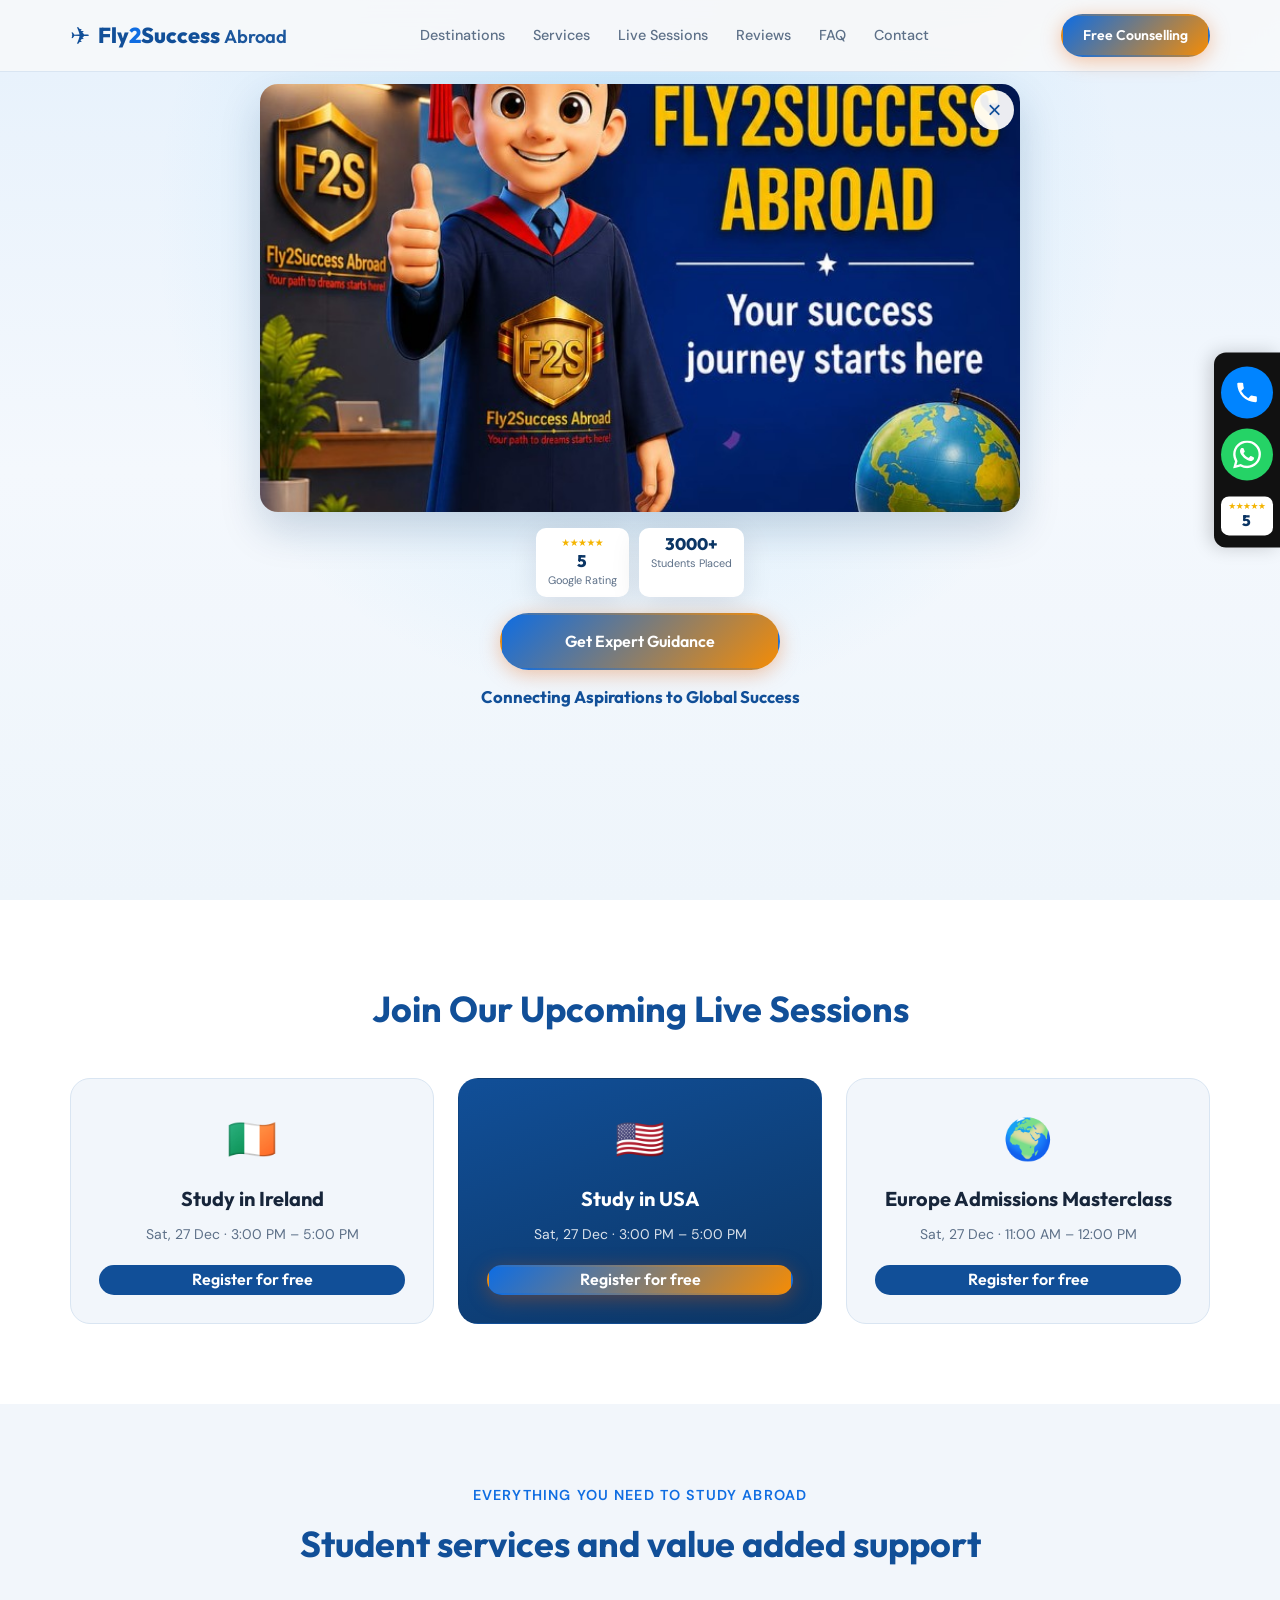
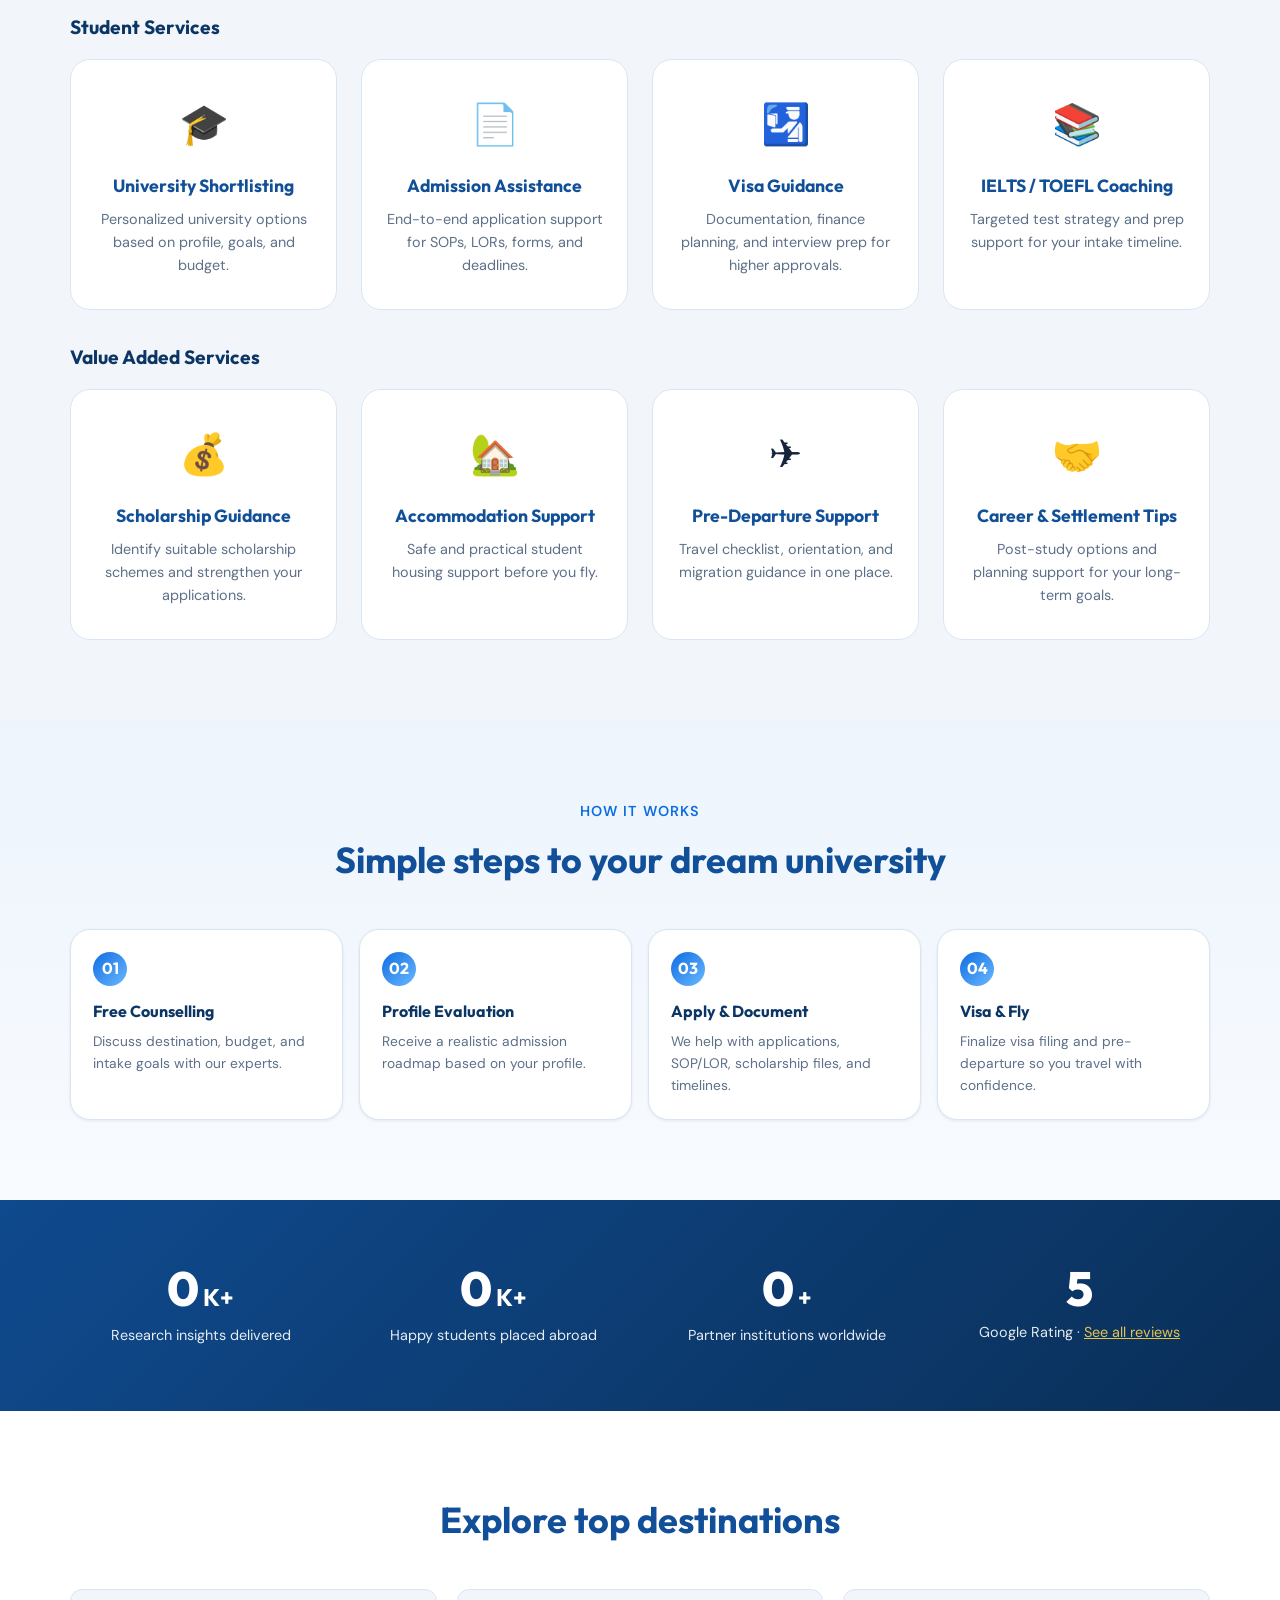
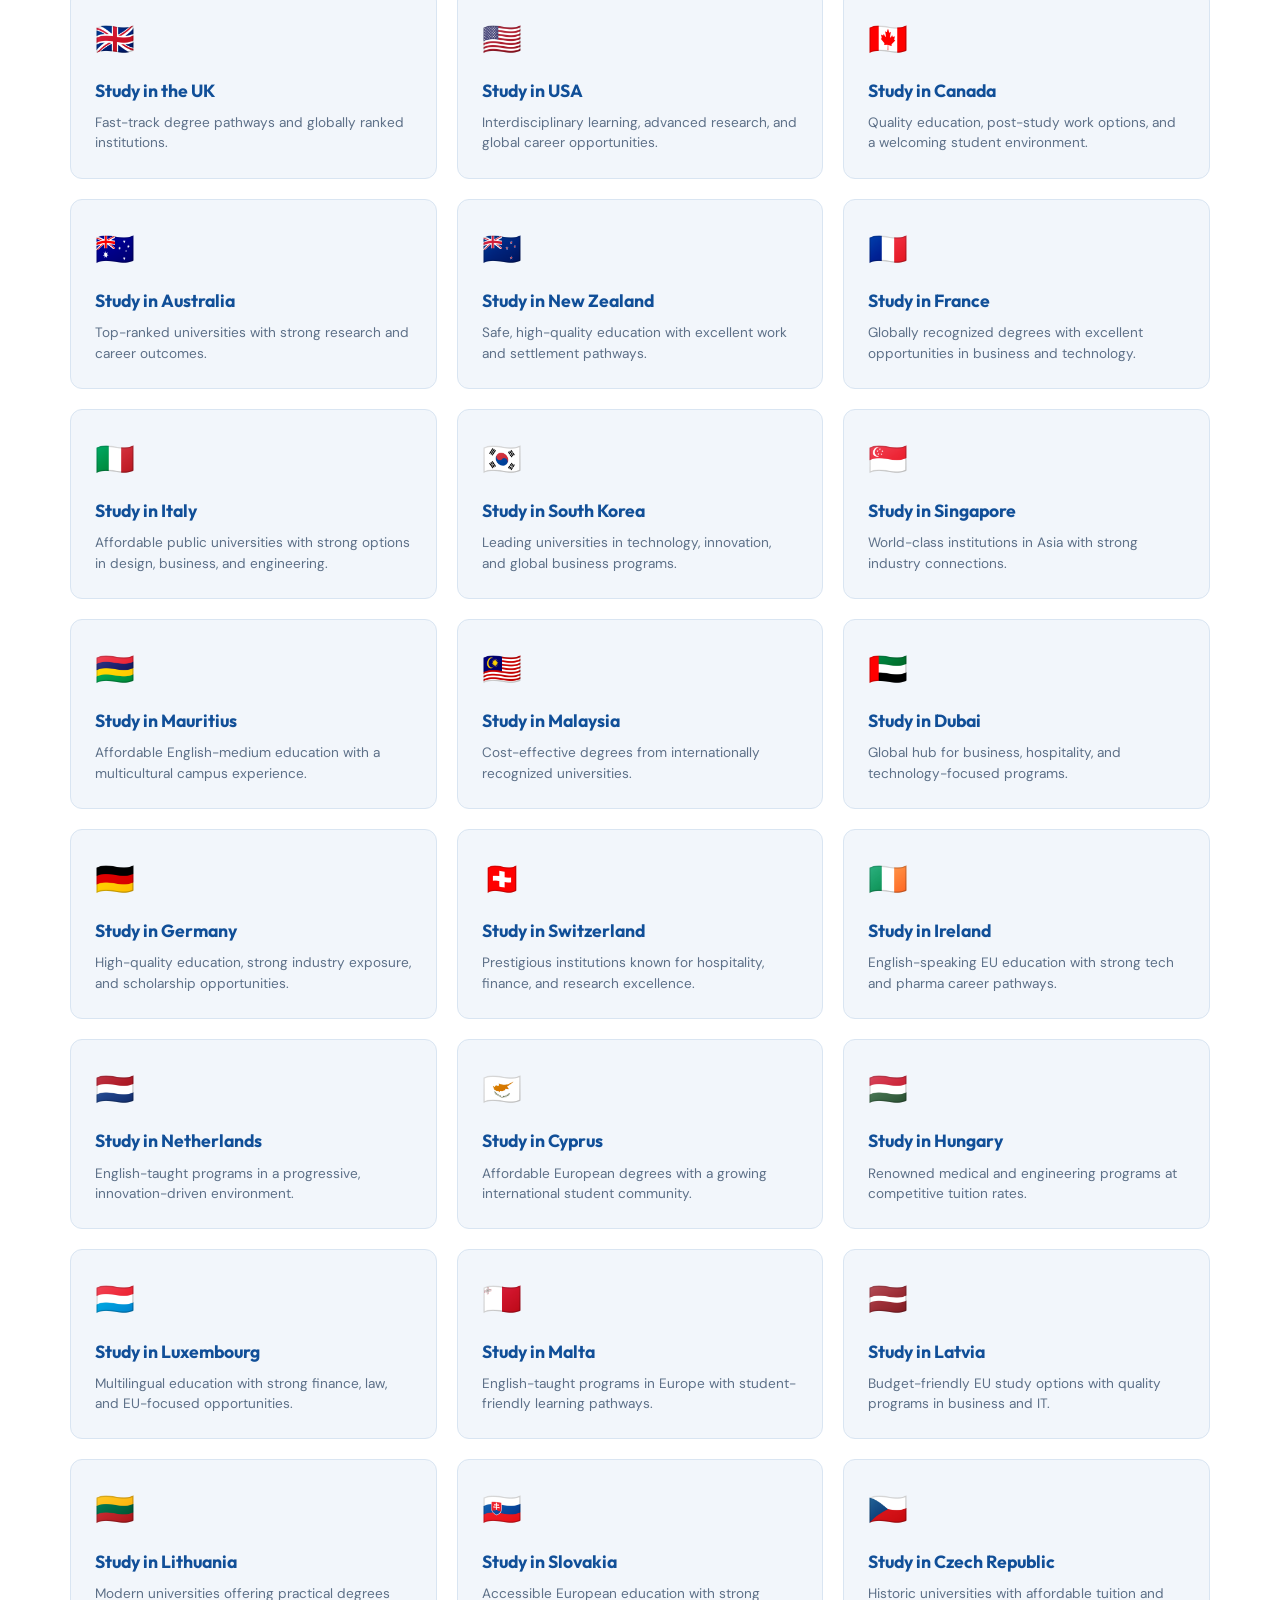
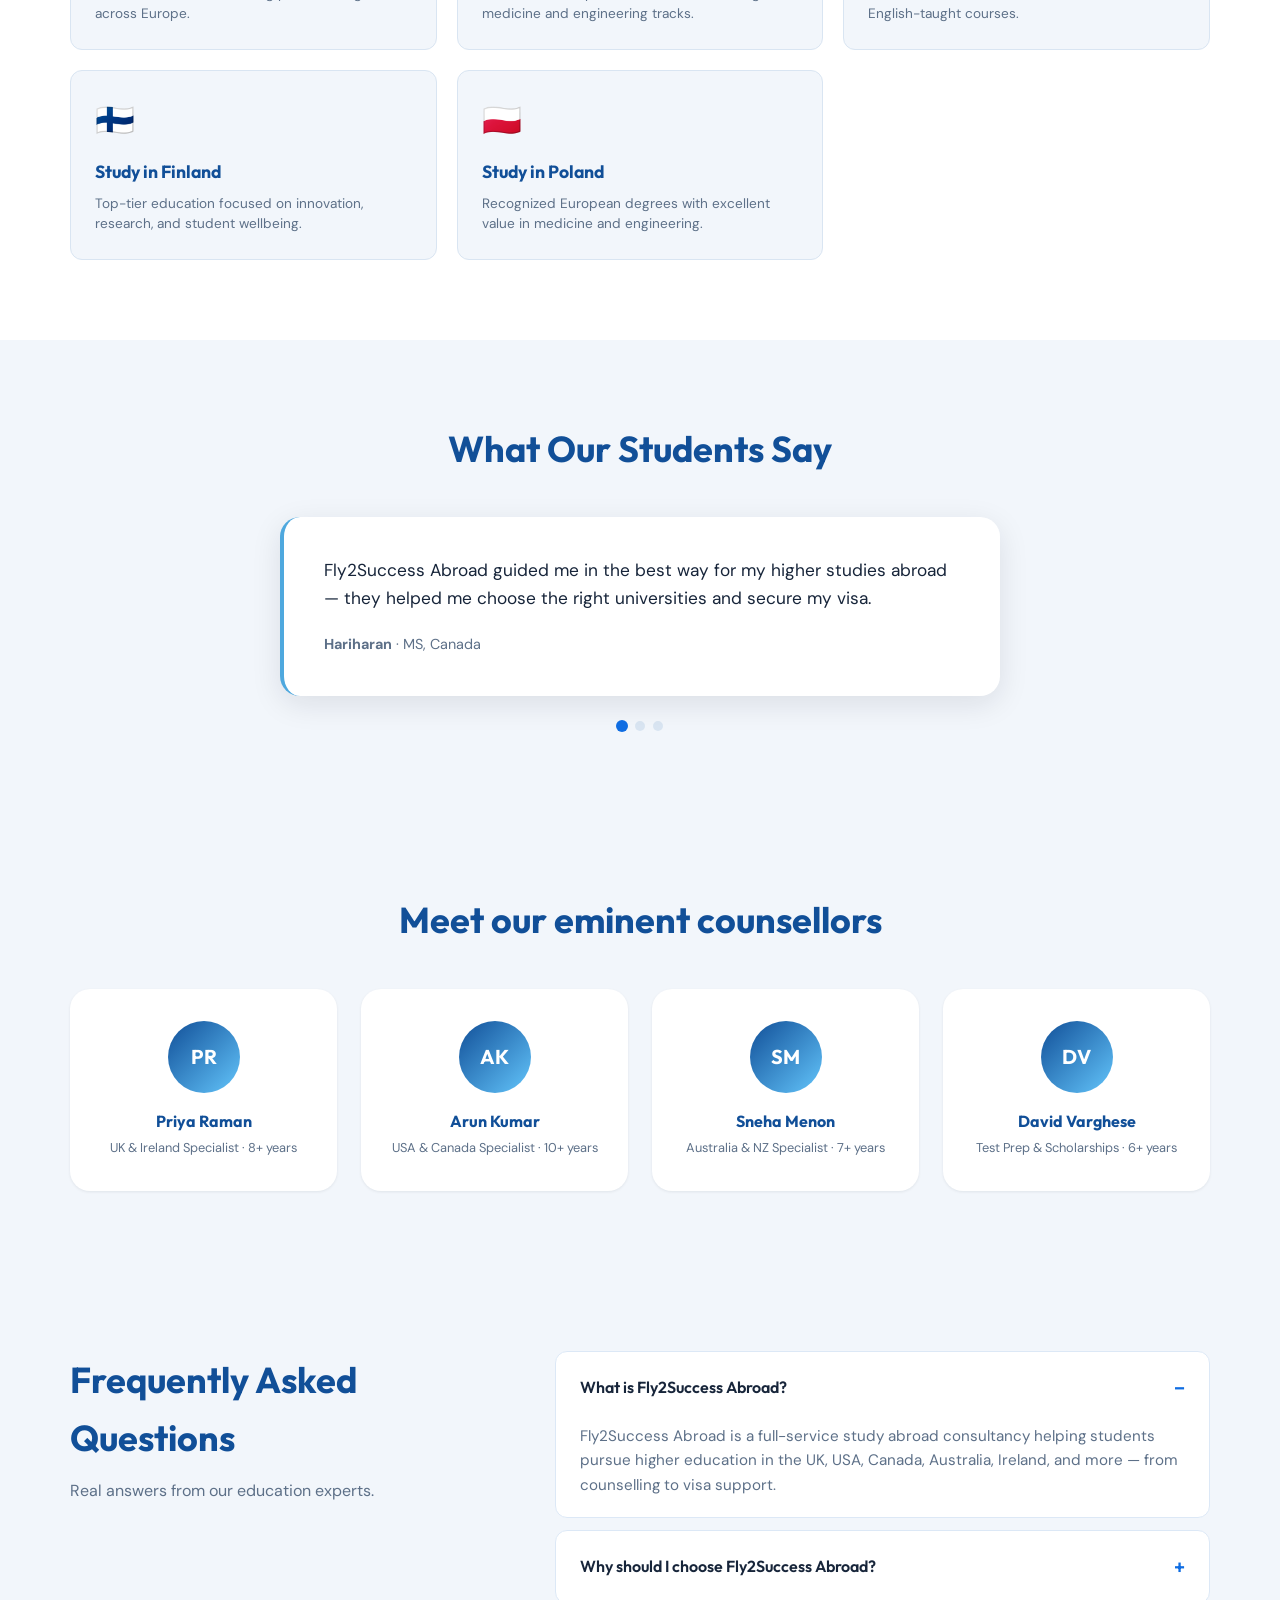
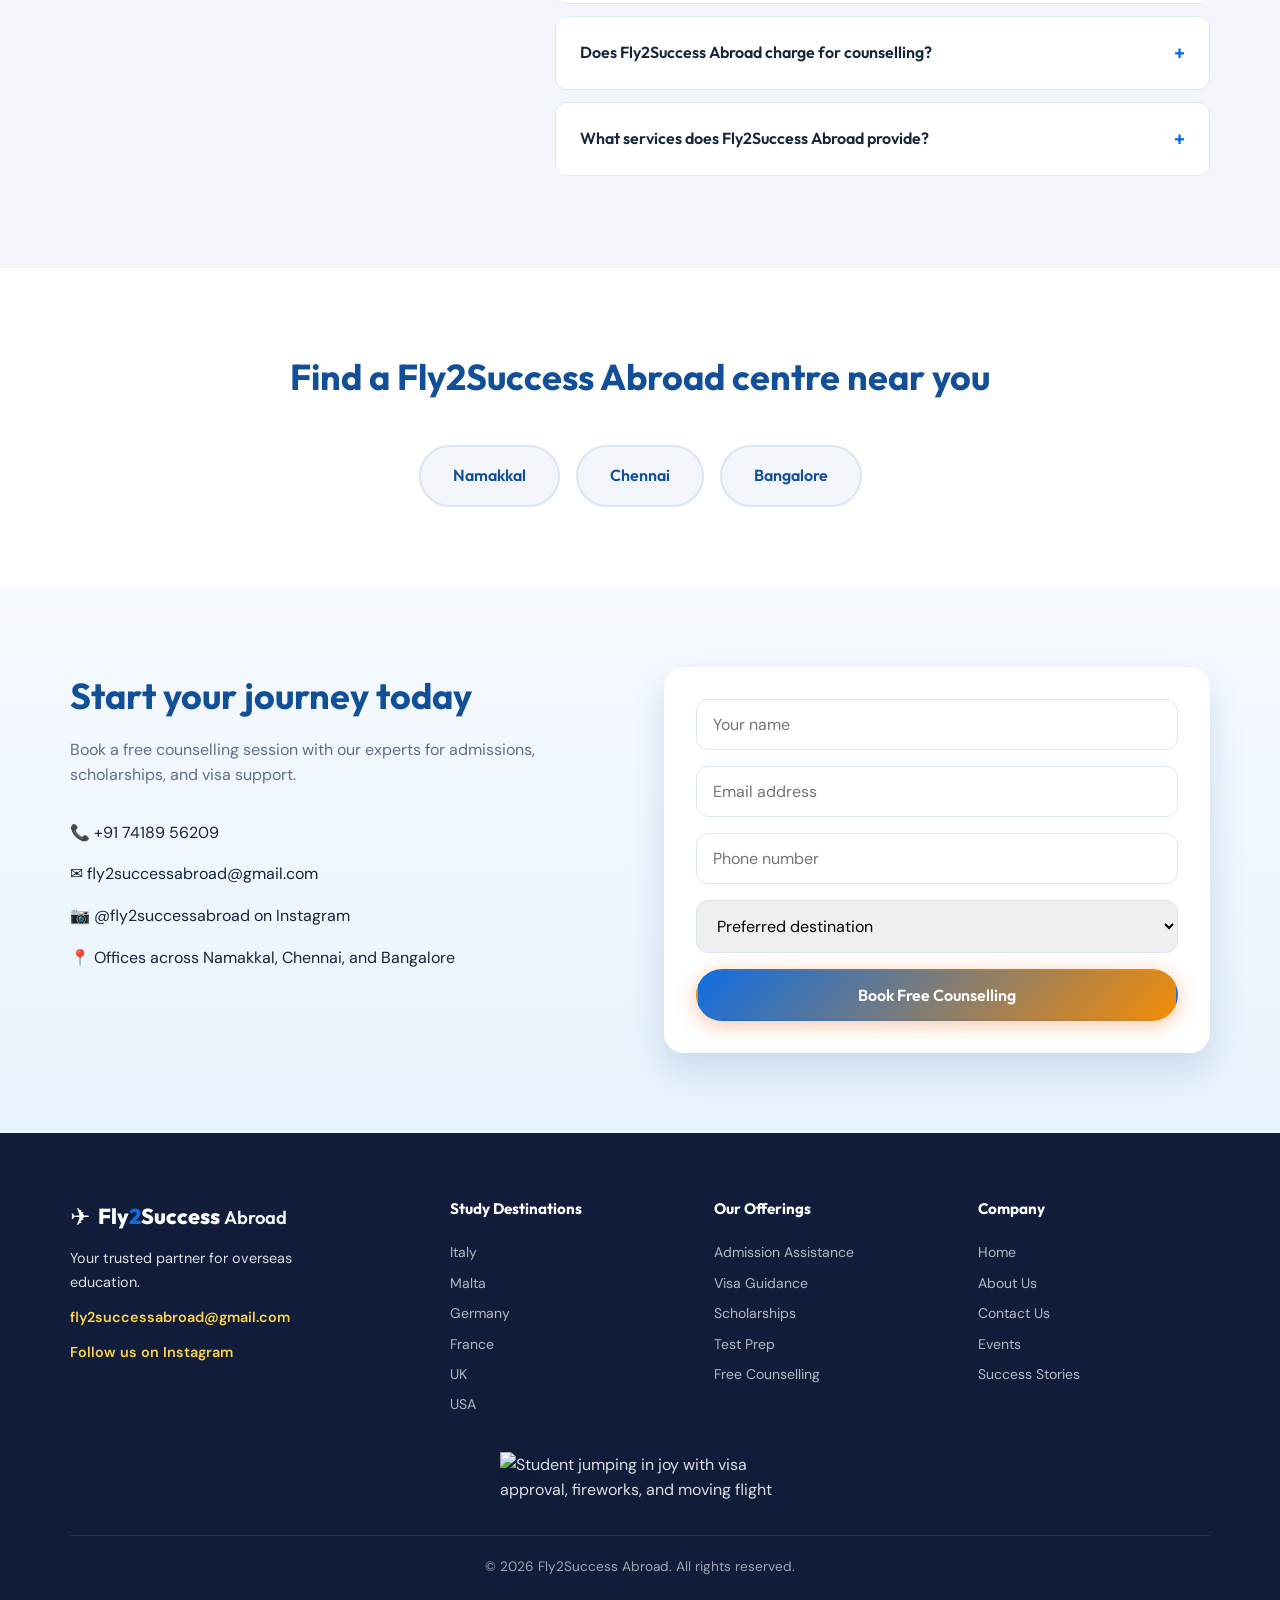
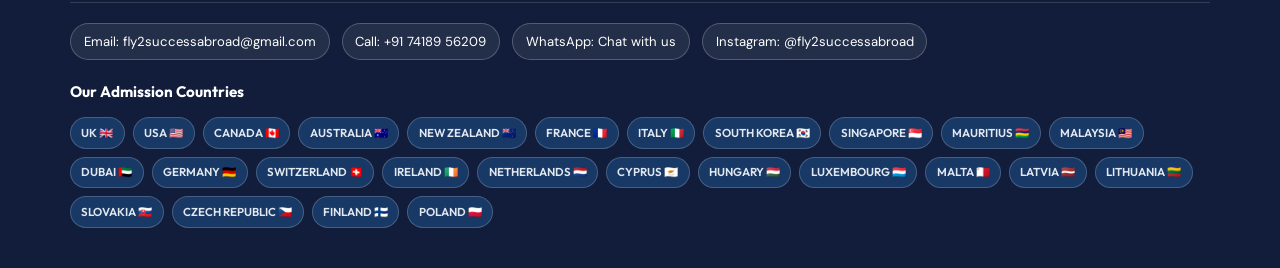
==== web_site/index.html @ cac10c06 "Redesign welcome splash with animated banner image like referral site. Use the Fly2Success promotion" ====
<!DOCTYPE html>
<html lang="en">
<head>
  <meta charset="UTF-8" />
  <meta name="viewport" content="width=device-width, initial-scale=1.0, viewport-fit=cover" />
  <meta name="description" content="Fly2Success Abroad — Trusted overseas education consultancy. Study abroad counselling, visas, scholarships, and test prep." />
  <title>Fly2Success Abroad | Overseas Education Consultancy</title>
  <link rel="preconnect" href="https://fonts.googleapis.com" />
  <link rel="preconnect" href="https://fonts.gstatic.com" crossorigin />
  <link href="https://fonts.googleapis.com/css2?family=DM+Sans:ital,opsz,wght@0,9..40,400;0,9..40,500;0,9..40,600;0,9..40,700;1,9..40,400&family=Outfit:wght@500;600;700;800&display=swap" rel="stylesheet" />
  <link rel="stylesheet" href="css/styles.css" />
</head>
<body>
  <div class="welcome-splash" id="welcomeSplash" role="dialog" aria-modal="true" aria-labelledby="welcomeTitle">
    <div class="welcome-splash__panel">
      <button type="button" class="welcome-splash__skip" id="welcomeSkip" aria-label="Skip welcome animation">&times;</button>
      <div class="welcome-splash__confetti" aria-hidden="true">
        <span></span><span></span><span></span><span></span><span></span><span></span>
        <span></span><span></span><span></span><span></span><span></span><span></span>
      </div>
      <div class="welcome-splash__banner-wrap">
        <img
          src="images/welcome-banner.png"
          alt="Welcome to Fly2Success Abroad — your success journey starts here"
          class="welcome-splash__banner"
          id="welcomeTitle"
          width="960"
          height="540"
        />
      </div>
      <div class="welcome-splash__badges-row">
        <div class="welcome-splash__badge welcome-splash__badge--google">
          <span class="welcome-splash__stars" aria-hidden="true">★★★★★</span>
          <strong>5</strong>
          <span>Google Rating</span>
        </div>
        <div class="welcome-splash__badge welcome-splash__badge--trust">
          <strong>3000+</strong>
          <span>Students Placed</span>
        </div>
      </div>
      <a href="#contact" class="btn btn--primary btn--lg welcome-splash__cta" id="welcomeCta">Get Expert Guidance</a>
      <p class="welcome-splash__footer">Connecting Aspirations to Global Success</p>
    </div>
  </div>

  <header class="header" id="header">
    <div class="container header__inner">
      <a href="#" class="logo">
        <span class="logo__icon">✈</span>
        <span class="logo__text">Fly<span class="logo__accent">2</span>Success <span class="logo__suffix">Abroad</span></span>
      </a>
      <nav class="nav" id="nav">
        <a href="#destinations">Destinations</a>
        <a href="#services">Services</a>
        <a href="#sessions">Live Sessions</a>
        <a href="#testimonials">Reviews</a>
        <a href="#faq">FAQ</a>
        <a href="#contact">Contact</a>
      </nav>
      <a href="#counselling" class="btn btn--primary btn--sm header__cta">Free Counselling</a>
      <button class="nav-toggle" id="navToggle" aria-label="Toggle menu">
        <span></span><span></span><span></span>
      </button>
    </div>
  </header>

  <main>
    <section class="hero" id="counselling">
      <div class="hero__bg"></div>
      <div class="container hero__grid">
        <div class="hero__content">
          <span class="badge">Global opportunities await</span>
          <h1 class="hero__title">
            Fly to Success <em>Study Abroad</em>
          </h1>
          <p class="hero__subtitle">
            Europe-focused expertise with global admissions support across the UK, USA, Canada, Australia, and more.
          </p>
          <div class="hero__actions">
            <a href="#contact" class="btn btn--primary btn--lg">Book Free Counselling</a>
            <a href="#destinations" class="btn btn--outline btn--lg">Explore Countries</a>
          </div>
          <p class="hero__tagline">Trusted by 3000+ students for admissions, visas, scholarships, and pre-departure support.</p>
        </div>
        <div class="hero__visual">
          <div class="hero__globe-showcase">
            <div class="hero__globe" aria-hidden="true">
              <img src="images/hero-globe-reference.png" alt="" class="hero__globe-image" />
            </div>
            <article class="hero__country-card hero__country-card--uk">
              <strong>UK 🇬🇧</strong>
              <span>120+ Universities</span>
            </article>
            <article class="hero__country-card hero__country-card--canada">
              <strong>Canada 🇨🇦</strong>
              <span>100+ Universities</span>
            </article>
            <article class="hero__country-card hero__country-card--australia">
              <strong>Australia 🇦🇺</strong>
              <span>70+ Universities</span>
            </article>
            <article class="hero__country-card hero__country-card--usa">
              <strong>USA 🇺🇸</strong>
              <span>150+ Universities</span>
            </article>
          </div>
        </div>
      </div>
    </section>

    <section class="sessions" id="sessions">
      <div class="container">
        <h2 class="section-title">Join Our Upcoming Live Sessions</h2>
        <div class="sessions__grid">
          <article class="session-card">
            <span class="session-card__flag">🇮🇪</span>
            <h3>Study in Ireland</h3>
            <p class="session-card__time">Sat, 27 Dec · 3:00 PM – 5:00 PM</p>
            <a href="#contact" class="btn btn--secondary">Register for free</a>
          </article>
          <article class="session-card session-card--featured">
            <span class="session-card__flag">🇺🇸</span>
            <h3>Study in USA</h3>
            <p class="session-card__time">Sat, 27 Dec · 3:00 PM – 5:00 PM</p>
            <a href="#contact" class="btn btn--primary">Register for free</a>
          </article>
          <article class="session-card">
            <span class="session-card__flag">🌍</span>
            <h3>Europe Admissions Masterclass</h3>
            <p class="session-card__time">Sat, 27 Dec · 11:00 AM – 12:00 PM</p>
            <a href="#contact" class="btn btn--secondary">Register for free</a>
          </article>
        </div>
      </div>
    </section>

    <section class="services" id="services">
      <div class="container">
        <p class="section-eyebrow">Everything you need to study abroad</p>
        <h2 class="section-title">Student services and value added support</h2>
        <div class="services__group">
          <h3 class="services__group-title">Student Services</h3>
          <div class="services__grid">
            <article class="service-card">
              <div class="service-card__icon">🎓</div>
              <h3>University Shortlisting</h3>
              <p>Personalized university options based on profile, goals, and budget.</p>
            </article>
            <article class="service-card">
              <div class="service-card__icon">📄</div>
              <h3>Admission Assistance</h3>
              <p>End-to-end application support for SOPs, LORs, forms, and deadlines.</p>
            </article>
            <article class="service-card">
              <div class="service-card__icon">🛂</div>
              <h3>Visa Guidance</h3>
              <p>Documentation, finance planning, and interview prep for higher approvals.</p>
            </article>
            <article class="service-card">
              <div class="service-card__icon">📚</div>
              <h3>IELTS / TOEFL Coaching</h3>
              <p>Targeted test strategy and prep support for your intake timeline.</p>
            </article>
          </div>
        </div>
        <div class="services__group">
          <h3 class="services__group-title">Value Added Services</h3>
          <div class="services__grid services__grid--value">
            <article class="service-card">
              <div class="service-card__icon">💰</div>
              <h3>Scholarship Guidance</h3>
              <p>Identify suitable scholarship schemes and strengthen your applications.</p>
            </article>
            <article class="service-card">
              <div class="service-card__icon">🏡</div>
              <h3>Accommodation Support</h3>
              <p>Safe and practical student housing support before you fly.</p>
            </article>
            <article class="service-card">
              <div class="service-card__icon">✈️</div>
              <h3>Pre-Departure Support</h3>
              <p>Travel checklist, orientation, and migration guidance in one place.</p>
            </article>
            <article class="service-card">
              <div class="service-card__icon">🤝</div>
              <h3>Career & Settlement Tips</h3>
              <p>Post-study options and planning support for your long-term goals.</p>
            </article>
          </div>
        </div>
      </div>
    </section>

    <section class="process" id="process">
      <div class="container">
        <p class="section-eyebrow">How it works</p>
        <h2 class="section-title">Simple steps to your dream university</h2>
        <div class="process__grid">
          <article class="process-card">
            <span>01</span>
            <h3>Free Counselling</h3>
            <p>Discuss destination, budget, and intake goals with our experts.</p>
          </article>
          <article class="process-card">
            <span>02</span>
            <h3>Profile Evaluation</h3>
            <p>Receive a realistic admission roadmap based on your profile.</p>
          </article>
          <article class="process-card">
            <span>03</span>
            <h3>Apply & Document</h3>
            <p>We help with applications, SOP/LOR, scholarship files, and timelines.</p>
          </article>
          <article class="process-card">
            <span>04</span>
            <h3>Visa & Fly</h3>
            <p>Finalize visa filing and pre-departure so you travel with confidence.</p>
          </article>
        </div>
      </div>
    </section>

    <section class="stats">
      <div class="container stats__grid">
        <div class="stat-item">
          <span class="stat-item__number" data-target="15">0</span>
          <span class="stat-item__suffix">K+</span>
          <p>Research insights delivered</p>
        </div>
        <div class="stat-item">
          <span class="stat-item__number" data-target="3">0</span>
          <span class="stat-item__suffix">K+</span>
          <p>Happy students placed abroad</p>
        </div>
        <div class="stat-item">
          <span class="stat-item__number" data-target="500">0</span>
          <span class="stat-item__suffix">+</span>
          <p>Partner institutions worldwide</p>
        </div>
        <div class="stat-item stat-item--rating">
          <span class="stat-item__number">5</span>
          <p>Google Rating · <a href="#testimonials">See all reviews</a></p>
        </div>
      </div>
    </section>

    <section class="destinations" id="destinations">
      <div class="container">
        <h2 class="section-title">Explore top destinations</h2>
        <div class="destinations__grid">
          <a href="#contact" class="dest-card">
            <span class="dest-card__flag">🇬🇧</span>
            <h3>Study in the UK</h3>
            <p>Fast-track degree pathways and globally ranked institutions.</p>
          </a>
          <a href="#contact" class="dest-card">
            <span class="dest-card__flag">🇺🇸</span>
            <h3>Study in USA</h3>
            <p>Interdisciplinary learning, advanced research, and global career opportunities.</p>
          </a>
          <a href="#contact" class="dest-card">
            <span class="dest-card__flag">🇨🇦</span>
            <h3>Study in Canada</h3>
            <p>Quality education, post-study work options, and a welcoming student environment.</p>
          </a>
          <a href="#contact" class="dest-card">
            <span class="dest-card__flag">🇦🇺</span>
            <h3>Study in Australia</h3>
            <p>Top-ranked universities with strong research and career outcomes.</p>
          </a>
          <a href="#contact" class="dest-card">
            <span class="dest-card__flag">🇳🇿</span>
            <h3>Study in New Zealand</h3>
            <p>Safe, high-quality education with excellent work and settlement pathways.</p>
          </a>
          <a href="#contact" class="dest-card">
            <span class="dest-card__flag">🇫🇷</span>
            <h3>Study in France</h3>
            <p>Globally recognized degrees with excellent opportunities in business and technology.</p>
          </a>
          <a href="#contact" class="dest-card">
            <span class="dest-card__flag">🇮🇹</span>
            <h3>Study in Italy</h3>
            <p>Affordable public universities with strong options in design, business, and engineering.</p>
          </a>
          <a href="#contact" class="dest-card">
            <span class="dest-card__flag">🇰🇷</span>
            <h3>Study in South Korea</h3>
            <p>Leading universities in technology, innovation, and global business programs.</p>
          </a>
          <a href="#contact" class="dest-card">
            <span class="dest-card__flag">🇸🇬</span>
            <h3>Study in Singapore</h3>
            <p>World-class institutions in Asia with strong industry connections.</p>
          </a>
          <a href="#contact" class="dest-card">
            <span class="dest-card__flag">🇲🇺</span>
            <h3>Study in Mauritius</h3>
            <p>Affordable English-medium education with a multicultural campus experience.</p>
          </a>
          <a href="#contact" class="dest-card">
            <span class="dest-card__flag">🇲🇾</span>
            <h3>Study in Malaysia</h3>
            <p>Cost-effective degrees from internationally recognized universities.</p>
          </a>
          <a href="#contact" class="dest-card">
            <span class="dest-card__flag">🇦🇪</span>
            <h3>Study in Dubai</h3>
            <p>Global hub for business, hospitality, and technology-focused programs.</p>
          </a>
          <a href="#contact" class="dest-card">
            <span class="dest-card__flag">🇩🇪</span>
            <h3>Study in Germany</h3>
            <p>High-quality education, strong industry exposure, and scholarship opportunities.</p>
          </a>
          <a href="#contact" class="dest-card">
            <span class="dest-card__flag">🇨🇭</span>
            <h3>Study in Switzerland</h3>
            <p>Prestigious institutions known for hospitality, finance, and research excellence.</p>
          </a>
          <a href="#contact" class="dest-card">
            <span class="dest-card__flag">🇮🇪</span>
            <h3>Study in Ireland</h3>
            <p>English-speaking EU education with strong tech and pharma career pathways.</p>
          </a>
          <a href="#contact" class="dest-card">
            <span class="dest-card__flag">🇳🇱</span>
            <h3>Study in Netherlands</h3>
            <p>English-taught programs in a progressive, innovation-driven environment.</p>
          </a>
          <a href="#contact" class="dest-card">
            <span class="dest-card__flag">🇨🇾</span>
            <h3>Study in Cyprus</h3>
            <p>Affordable European degrees with a growing international student community.</p>
          </a>
          <a href="#contact" class="dest-card">
            <span class="dest-card__flag">🇭🇺</span>
            <h3>Study in Hungary</h3>
            <p>Renowned medical and engineering programs at competitive tuition rates.</p>
          </a>
          <a href="#contact" class="dest-card">
            <span class="dest-card__flag">🇱🇺</span>
            <h3>Study in Luxembourg</h3>
            <p>Multilingual education with strong finance, law, and EU-focused opportunities.</p>
          </a>
          <a href="#contact" class="dest-card">
            <span class="dest-card__flag">🇲🇹</span>
            <h3>Study in Malta</h3>
            <p>English-taught programs in Europe with student-friendly learning pathways.</p>
          </a>
          <a href="#contact" class="dest-card">
            <span class="dest-card__flag">🇱🇻</span>
            <h3>Study in Latvia</h3>
            <p>Budget-friendly EU study options with quality programs in business and IT.</p>
          </a>
          <a href="#contact" class="dest-card">
            <span class="dest-card__flag">🇱🇹</span>
            <h3>Study in Lithuania</h3>
            <p>Modern universities offering practical degrees across Europe.</p>
          </a>
          <a href="#contact" class="dest-card">
            <span class="dest-card__flag">🇸🇰</span>
            <h3>Study in Slovakia</h3>
            <p>Accessible European education with strong medicine and engineering tracks.</p>
          </a>
          <a href="#contact" class="dest-card">
            <span class="dest-card__flag">🇨🇿</span>
            <h3>Study in Czech Republic</h3>
            <p>Historic universities with affordable tuition and English-taught courses.</p>
          </a>
          <a href="#contact" class="dest-card">
            <span class="dest-card__flag">🇫🇮</span>
            <h3>Study in Finland</h3>
            <p>Top-tier education focused on innovation, research, and student wellbeing.</p>
          </a>
          <a href="#contact" class="dest-card">
            <span class="dest-card__flag">🇵🇱</span>
            <h3>Study in Poland</h3>
            <p>Recognized European degrees with excellent value in medicine and engineering.</p>
          </a>
        </div>
      </div>
    </section>

    <section class="testimonials" id="testimonials">
      <div class="container">
        <h2 class="section-title">What Our Students Say</h2>
        <div class="testimonials__slider">
          <blockquote class="testimonial-card active">
            <p>Fly2Success Abroad guided me in the best way for my higher studies abroad — they helped me choose the right universities and secure my visa.</p>
            <footer><strong>Hariharan</strong> · MS, Canada</footer>
          </blockquote>
          <blockquote class="testimonial-card">
            <p>They walked me through every step, from university shortlisting to visa application. Professional and genuinely caring counsellors.</p>
            <footer><strong>Kavya Jayakumar</strong> · MBA, UK</footer>
          </blockquote>
          <blockquote class="testimonial-card">
            <p>Great consultancy for hassle-free admissions. Knowledgeable team that makes a complex process feel simple.</p>
            <footer><strong>Jayanth Rajendran</strong> · Engineering, Australia</footer>
          </blockquote>
        </div>
        <div class="testimonials__dots" id="testimonialDots">
          <button class="active" aria-label="Review 1"></button>
          <button aria-label="Review 2"></button>
          <button aria-label="Review 3"></button>
        </div>
      </div>
    </section>

    <section class="counsellors">
      <div class="container">
        <h2 class="section-title">Meet our eminent counsellors</h2>
        <div class="counsellors__grid">
          <article class="counsellor-card">
            <div class="counsellor-card__avatar">PR</div>
            <h3>Priya Raman</h3>
            <p>UK & Ireland Specialist · 8+ years</p>
          </article>
          <article class="counsellor-card">
            <div class="counsellor-card__avatar">AK</div>
            <h3>Arun Kumar</h3>
            <p>USA & Canada Specialist · 10+ years</p>
          </article>
          <article class="counsellor-card">
            <div class="counsellor-card__avatar">SM</div>
            <h3>Sneha Menon</h3>
            <p>Australia & NZ Specialist · 7+ years</p>
          </article>
          <article class="counsellor-card">
            <div class="counsellor-card__avatar">DV</div>
            <h3>David Varghese</h3>
            <p>Test Prep & Scholarships · 6+ years</p>
          </article>
        </div>
      </div>
    </section>

    <section class="faq" id="faq">
      <div class="container faq__layout">
        <div class="faq__intro">
          <h2 class="section-title">Frequently Asked Questions</h2>
          <p>Real answers from our education experts.</p>
        </div>
        <div class="faq__list">
          <details class="faq-item" open>
            <summary>What is Fly2Success Abroad?</summary>
            <p>Fly2Success Abroad is a full-service study abroad consultancy helping students pursue higher education in the UK, USA, Canada, Australia, Ireland, and more — from counselling to visa support.</p>
          </details>
          <details class="faq-item">
            <summary>Why should I choose Fly2Success Abroad?</summary>
            <p>We offer personalized university matching, scholarship guidance, test preparation, and end-to-end application support with a 5-rated counsellor team and 3000+ successful placements.</p>
          </details>
          <details class="faq-item">
            <summary>Does Fly2Success Abroad charge for counselling?</summary>
            <p>Your first counselling session is completely free. We are transparent about any service fees before you commit to a package.</p>
          </details>
          <details class="faq-item">
            <summary>What services does Fly2Success Abroad provide?</summary>
            <p>Course finder, university applications, SOP/LOR review, visa documentation, scholarship assistance, and coaching for IELTS, GRE, GMAT, PTE, TOEFL, and more.</p>
          </details>
        </div>
      </div>
    </section>

    <section class="centres">
      <div class="container">
        <h2 class="section-title">Find a Fly2Success Abroad centre near you</h2>
        <div class="centres__grid">
          <a href="#contact" class="centre-card">Namakkal</a>
          <a href="#contact" class="centre-card">Chennai</a>
          <a href="#contact" class="centre-card">Bangalore</a>
        </div>
      </div>
    </section>

    <section class="contact" id="contact">
      <div class="container contact__grid">
        <div class="contact__info">
          <h2 class="section-title">Start your journey today</h2>
          <p>Book a free counselling session with our experts for admissions, scholarships, and visa support.</p>
          <ul class="contact__details">
            <li><a href="tel:+917418956209">📞 +91 74189 56209</a></li>
            <li><a href="mailto:fly2successabroad@gmail.com">✉️ fly2successabroad@gmail.com</a></li>
            <li><a href="https://www.instagram.com/fly2successabroad/" target="_blank" rel="noopener noreferrer">📷 @fly2successabroad on Instagram</a></li>
            <li>📍 Offices across Namakkal, Chennai, and Bangalore</li>
          </ul>
        </div>
        <form class="contact__form" id="contactForm">
          <input type="text" name="name" placeholder="Your name" required />
          <input type="email" name="email" placeholder="Email address" required />
          <input type="tel" name="phone" placeholder="Phone number" required />
          <select name="destination" required>
            <option value="">Preferred destination</option>
            <option>UK</option>
            <option>USA</option>
            <option>Canada</option>
            <option>Australia</option>
            <option>Ireland</option>
            <option>Singapore</option>
            <option>Other</option>
          </select>
          <button type="submit" class="btn btn--primary btn--lg">Book Free Counselling</button>
          <p class="form-message" id="formMessage" hidden>Thank you! We'll contact you within 24 hours.</p>
        </form>
      </div>
    </section>
  </main>

  <footer class="footer">
    <div class="container footer__grid">
      <div class="footer__brand">
        <a href="#" class="logo logo--footer">
          <span class="logo__icon">✈</span>
          <span class="logo__text">Fly<span class="logo__accent">2</span>Success <span class="logo__suffix">Abroad</span></span>
        </a>
        <p>Your trusted partner for overseas education.</p>
        <a href="mailto:fly2successabroad@gmail.com" class="footer__social">fly2successabroad@gmail.com</a>
        <a href="https://www.instagram.com/fly2successabroad/" class="footer__social" target="_blank" rel="noopener noreferrer">Follow us on Instagram</a>
      </div>
      <div class="footer__links">
        <h4>Study Destinations</h4>
        <a href="#destinations">Italy</a>
        <a href="#destinations">Malta</a>
        <a href="#destinations">Germany</a>
        <a href="#destinations">France</a>
        <a href="#destinations">UK</a>
        <a href="#destinations">USA</a>
      </div>
      <div class="footer__links">
        <h4>Our Offerings</h4>
        <a href="#services">Admission Assistance</a>
        <a href="#services">Visa Guidance</a>
        <a href="#services">Scholarships</a>
        <a href="#services">Test Prep</a>
        <a href="#contact">Free Counselling</a>
      </div>
      <div class="footer__links">
        <h4>Company</h4>
        <a href="#counselling">Home</a>
        <a href="#faq">About Us</a>
        <a href="#contact">Contact Us</a>
        <a href="#sessions">Events</a>
        <a href="#testimonials">Success Stories</a>
      </div>
    </div>
    <div class="container footer__celebration">
      <img
        src="images/student-visa-celebration.gif"
        alt="Student jumping in joy with visa approval, fireworks, and moving flight"
        class="footer__celebration-image"
      />
    </div>
    <div class="container footer__bottom">
      <p>&copy; 2026 Fly2Success Abroad. All rights reserved.</p>
    </div>
    <div class="container footer__contact-destinations">
      <div class="footer__contact-links">
        <a href="mailto:fly2successabroad@gmail.com">Email: fly2successabroad@gmail.com</a>
        <a href="tel:+917418956209">Call: +91 74189 56209</a>
        <a href="https://wa.me/917418956209" target="_blank" rel="noopener noreferrer">WhatsApp: Chat with us</a>
        <a href="https://www.instagram.com/fly2successabroad/" target="_blank" rel="noopener noreferrer">Instagram: @fly2successabroad</a>
      </div>
      <div class="footer__countries">
        <h4>Our Admission Countries</h4>
        <div class="footer__country-list">
          <span>UK 🇬🇧</span>
          <span>USA 🇺🇸</span>
          <span>CANADA 🇨🇦</span>
          <span>AUSTRALIA 🇦🇺</span>
          <span>NEW ZEALAND 🇳🇿</span>
          <span>FRANCE 🇫🇷</span>
          <span>ITALY 🇮🇹</span>
          <span>SOUTH KOREA 🇰🇷</span>
          <span>SINGAPORE 🇸🇬</span>
          <span>MAURITIUS 🇲🇺</span>
          <span>MALAYSIA 🇲🇾</span>
          <span>DUBAI 🇦🇪</span>
          <span>GERMANY 🇩🇪</span>
          <span>SWITZERLAND 🇨🇭</span>
          <span>IRELAND 🇮🇪</span>
          <span>NETHERLANDS 🇳🇱</span>
          <span>CYPRUS 🇨🇾</span>
          <span>HUNGARY 🇭🇺</span>
          <span>LUXEMBOURG 🇱🇺</span>
          <span>MALTA 🇲🇹</span>
          <span>LATVIA 🇱🇻</span>
          <span>LITHUANIA 🇱🇹</span>
          <span>SLOVAKIA 🇸🇰</span>
          <span>CZECH REPUBLIC 🇨🇿</span>
          <span>FINLAND 🇫🇮</span>
          <span>POLAND 🇵🇱</span>
        </div>
      </div>
    </div>
  </footer>

  <aside class="float-contact" aria-label="Quick contact">
    <a href="tel:+917418956209" class="float-contact__btn float-contact__btn--call" aria-label="Call +91 74189 56209">
      <svg viewBox="0 0 24 24" width="26" height="26" fill="currentColor" aria-hidden="true">
        <path d="M6.62 10.79a15.05 15.05 0 006.59 6.59l2.2-2.2a1 1 0 011.01-.24 11.72 11.72 0 003.68.59 1 1 0 011 1V20a1 1 0 01-1 1A17 17 0 013 4a1 1 0 011-1h3.5a1 1 0 011 1 11.72 11.72 0 00.59 3.68 1 1 0 01-.25 1.01l-2.22 2.1z"/>
      </svg>
    </a>
    <a href="https://wa.me/917418956209" class="float-contact__btn float-contact__btn--whatsapp" target="_blank" rel="noopener noreferrer" aria-label="Chat on WhatsApp">
      <svg viewBox="0 0 24 24" width="28" height="28" fill="currentColor" aria-hidden="true">
        <path d="M17.472 14.382c-.297-.149-1.758-.867-2.03-.967-.273-.099-.471-.148-.67.15-.197.297-.767.966-.94 1.164-.173.199-.347.223-.644.075-.297-.15-1.255-.463-2.39-1.475-.883-.788-1.48-1.761-1.653-2.059-.173-.297-.018-.458.13-.606.134-.133.298-.347.446-.52.149-.174.198-.298.298-.497.099-.198.05-.371-.025-.52-.075-.149-.669-1.612-.916-2.207-.242-.579-.487-.5-.669-.51-.173-.008-.371-.01-.57-.01-.198 0-.52.074-.792.372-.272.297-1.04 1.016-1.04 2.479 0 1.462 1.065 2.875 1.213 3.074.149.198 2.096 3.2 5.077 4.487.709.306 1.262.489 1.694.625.712.227 1.36.195 1.871.118.571-.085 1.758-.719 2.006-1.413.248-.694.248-1.289.173-1.413-.074-.124-.272-.198-.57-.347m-5.421 7.403h-.004a9.87 9.87 0 01-5.031-1.378l-.361-.214-3.741.982.998-3.648-.235-.374a9.86 9.86 0 01-1.51-5.26c.001-5.45 4.436-9.884 9.888-9.884 2.64 0 5.122 1.03 6.988 2.898a9.825 9.825 0 012.893 6.994c-.003 5.45-4.435 9.884-9.885 9.884m8.413-18.297A11.815 11.815 0 0012.05 0C5.495 0 .16 5.335.157 11.892c0 2.096.547 4.142 1.588 5.945L.057 24l6.305-1.654a11.882 11.882 0 005.683 1.448h.005c6.554 0 11.89-5.335 11.893-11.893a11.821 11.821 0 00-3.48-8.413z"/>
      </svg>
    </a>
    <div class="float-contact__rating" aria-label="Google rating 5 out of 5">
      <span class="float-contact__stars" aria-hidden="true">★★★★★</span>
      <strong>5</strong>
    </div>
  </aside>

  <script src="js/main.js"></script>
</body>
</html>
---- web_site/css/styles.css ----
:root {
  --color-primary: #114f98;
  --color-primary-dark: #0b3564;
  --color-accent: #0f6de2;
  --color-accent-hover: #0a5dc4;
  --color-sky: #63c5fb;
  --color-bg: #f2f6fb;
  --color-surface: #ffffff;
  --color-text: #17253a;
  --color-text-muted: #5d7088;
  --color-border: #d9e5f2;
  --font-display: "Outfit", system-ui, sans-serif;
  --font-body: "DM Sans", system-ui, sans-serif;
  --shadow-sm: 0 1px 3px rgba(15, 23, 42, 0.08);
  --shadow-md: 0 8px 30px rgba(15, 23, 42, 0.1);
  --shadow-lg: 0 20px 50px rgba(13, 79, 139, 0.15);
  --radius: 12px;
  --radius-lg: 20px;
  --header-h: 72px;
}

*,
*::before,
*::after {
  box-sizing: border-box;
  margin: 0;
  padding: 0;
}

html {
  scroll-behavior: smooth;
  scroll-padding-top: var(--header-h);
}

body {
  font-family: var(--font-body);
  color: var(--color-text);
  background: var(--color-bg);
  line-height: 1.6;
  overflow-x: hidden;
}

.container {
  width: min(1140px, 92vw);
  margin-inline: auto;
}

a {
  color: inherit;
  text-decoration: none;
}

img {
  max-width: 100%;
  display: block;
}

/* Buttons */
.btn {
  display: inline-flex;
  align-items: center;
  justify-content: center;
  gap: 0.5rem;
  font-family: var(--font-display);
  font-weight: 600;
  border-radius: 999px;
  border: 2px solid transparent;
  cursor: pointer;
  transition: transform 0.2s, box-shadow 0.2s, background 0.2s;
}

.btn:hover {
  transform: translateY(-2px);
}

.btn--sm {
  padding: 0.5rem 1.25rem;
  font-size: 0.875rem;
}

.btn--lg {
  padding: 0.875rem 1.75rem;
  font-size: 1rem;
}

.btn--primary {
  background: linear-gradient(135deg, var(--color-accent), #f48c06);
  color: #fff;
  box-shadow: 0 4px 20px rgba(232, 93, 4, 0.35);
}

.btn--primary:hover {
  background: linear-gradient(135deg, var(--color-accent-hover), #e07b05);
}

.btn--secondary {
  background: var(--color-primary);
  color: #fff;
}

.btn--secondary:hover {
  background: var(--color-primary-dark);
}

.btn--outline {
  background: transparent;
  border-color: rgba(255, 255, 255, 0.6);
  color: #fff;
}

.btn--outline:hover {
  background: rgba(255, 255, 255, 0.12);
}

/* Header */
.header {
  position: fixed;
  top: 0;
  left: 0;
  right: 0;
  z-index: 1000;
  height: var(--header-h);
  background: rgba(255, 255, 255, 0.96);
  backdrop-filter: blur(12px);
  border-bottom: 1px solid var(--color-border);
  transition: box-shadow 0.3s;
}

.header.scrolled {
  box-shadow: var(--shadow-sm);
}

.header__inner {
  display: flex;
  align-items: center;
  justify-content: space-between;
  height: 100%;
  gap: 1rem;
}

.logo {
  display: flex;
  align-items: center;
  gap: 0.5rem;
  font-family: var(--font-display);
  font-weight: 800;
  font-size: 1.35rem;
  color: var(--color-primary);
}

.logo__icon {
  font-size: 1.5rem;
}

.logo__accent {
  color: var(--color-accent);
}

.logo__suffix {
  font-weight: 600;
  font-size: 0.85em;
  opacity: 0.95;
}

.contact__details a {
  color: inherit;
  transition: color 0.2s;
}

.contact__details a:hover {
  color: var(--color-primary);
}

.footer__social {
  display: block;
  margin-top: 0.75rem;
  font-size: 0.9rem;
  color: #fcd34d;
  font-weight: 600;
}

.footer__social:hover {
  text-decoration: underline;
}

.nav {
  display: flex;
  gap: 1.75rem;
}

.nav a {
  font-size: 0.9rem;
  font-weight: 500;
  color: var(--color-text-muted);
  transition: color 0.2s;
}

.nav a:hover {
  color: var(--color-primary);
}

.nav-toggle {
  display: none;
  flex-direction: column;
  gap: 5px;
  background: none;
  border: none;
  cursor: pointer;
  padding: 4px;
}

.nav-toggle span {
  width: 24px;
  height: 2px;
  background: var(--color-primary);
  border-radius: 2px;
}

/* Hero */
.hero {
  position: relative;
  min-height: 100vh;
  padding: calc(var(--header-h) + 3rem) 0 4rem;
  display: flex;
  align-items: center;
  overflow: hidden;
}

.hero__bg {
  position: absolute;
  inset: 0;
  background:
    linear-gradient(135deg, rgba(16, 71, 136, 0.98) 0%, rgba(11, 53, 100, 0.95) 46%, rgba(84, 172, 234, 0.84) 100%),
    url("data:image/svg+xml,%3Csvg width='60' height='60' viewBox='0 0 60 60' xmlns='http://www.w3.org/2000/svg'%3E%3Cg fill='none' fill-rule='evenodd'%3E%3Cg fill='%23ffffff' fill-opacity='0.05'%3E%3Cpath d='M36 34v-4h-2v4h-4v2h4v4h2v-4h4v-2h-4zm0-30V0h-2v4h-4v2h4v4h2V6h4V4h-4zM6 34v-4H4v4H0v2h4v4h2v-4h4v-2H6zM6 4V0H4v4H0v2h4v4h2V6h4V4H6z'/%3E%3C/g%3E%3C/g%3E%3C/svg%3E");
  z-index: -1;
}

.hero__grid {
  display: grid;
  grid-template-columns: 1fr 1fr;
  gap: 3rem;
  align-items: center;
}

.badge {
  display: inline-block;
  padding: 0.35rem 1rem;
  background: rgba(255, 255, 255, 0.2);
  border: 1px solid rgba(255, 255, 255, 0.3);
  border-radius: 999px;
  font-size: 0.8rem;
  font-weight: 600;
  color: #fff;
  text-transform: uppercase;
  letter-spacing: 0.05em;
  margin-bottom: 1.25rem;
}

.hero__title {
  font-family: var(--font-display);
  font-size: clamp(2rem, 4.5vw, 3.5rem);
  font-weight: 800;
  line-height: 1.15;
  color: #fff;
  margin-bottom: 1rem;
}

.hero__title em {
  font-style: normal;
  color: #a8ddff;
}

.hero__subtitle {
  font-size: 1.125rem;
  color: rgba(255, 255, 255, 0.9);
  margin-bottom: 1.75rem;
  max-width: 480px;
}

.hero__actions {
  display: flex;
  flex-wrap: wrap;
  gap: 1rem;
  margin-bottom: 1.5rem;
}

.hero__tagline {
  font-size: 0.9rem;
  color: rgba(255, 255, 255, 0.75);
  font-style: italic;
}

.hero__card {
  background: var(--color-surface);
  border-radius: var(--radius-lg);
  padding: 2rem;
  box-shadow: var(--shadow-lg);
}

.hero__stat strong {
  display: block;
  font-family: var(--font-display);
  font-size: 3rem;
  font-weight: 800;
  color: var(--color-primary);
  line-height: 1;
}

.hero__stat span {
  color: var(--color-text-muted);
  font-size: 0.9rem;
}

.hero__flags {
  display: flex;
  gap: 0.5rem;
  font-size: 1.75rem;
  margin: 1.25rem 0;
}

.hero__card > p:last-child {
  color: var(--color-text-muted);
  font-size: 0.95rem;
}

.hero__globe-showcase {
  position: relative;
  width: min(560px, 92vw);
  aspect-ratio: 1 / 1;
  margin-inline: auto;
}

.hero__globe {
  position: absolute;
  inset: 17% 18%;
  aspect-ratio: 1 / 1;
  border-radius: 50%;
  border: 3px solid rgba(255, 255, 255, 0.42);
  box-shadow:
    0 20px 45px rgba(13, 79, 139, 0.55),
    inset -18px -10px 34px rgba(6, 40, 72, 0.45),
    inset 12px 8px 30px rgba(255, 255, 255, 0.16);
  overflow: hidden;
}

.hero__globe-image {
  width: 100%;
  height: 100%;
  object-fit: cover;
  object-position: center 46%;
  transform: scale(1.35);
  animation: globeSpin 26s linear infinite;
}

.hero__globe-showcase::before {
  content: "";
  position: absolute;
  inset: 22% 10% 20% 8%;
  border-top: 2px dashed rgba(255, 255, 255, 0.45);
  border-radius: 999px;
  transform: rotate(-8deg);
  opacity: 0.75;
}

.hero__globe-showcase::after {
  content: "✈";
  position: absolute;
  font-size: 1.8rem;
  color: rgba(255, 255, 255, 0.85);
  left: 12%;
  top: 58%;
  animation: heroPlane 9s ease-in-out infinite;
}

.hero__globe::before {
  content: "";
  position: absolute;
  inset: 0;
  background: radial-gradient(circle at 18% 20%, rgba(255, 255, 255, 0.25), transparent 36%);
  pointer-events: none;
}

.hero__globe::after {
  content: "";
  position: absolute;
  inset: 0;
  background:
    radial-gradient(circle at 30% 25%, rgba(255, 255, 255, 0.26), transparent 38%),
    radial-gradient(circle at 62% 74%, rgba(5, 28, 56, 0.3), transparent 44%);
  pointer-events: none;
}

.hero__country-card {
  position: absolute;
  min-width: 140px;
  padding: 0.7rem 0.85rem;
  border-radius: 14px;
  background: rgba(255, 255, 255, 0.93);
  border: 1px solid rgba(148, 163, 184, 0.35);
  box-shadow: 0 10px 22px rgba(8, 58, 102, 0.2);
  backdrop-filter: blur(4px);
}

.hero__country-card strong {
  letter-spacing: 0.01em;
}

.hero__country-card strong {
  display: block;
  color: var(--color-primary-dark);
  font-family: var(--font-display);
  font-size: 0.9rem;
  line-height: 1.2;
}

.hero__country-card span {
  color: #475569;
  font-size: 0.75rem;
}

.hero__country-card--uk {
  top: 12%;
  left: 4%;
}

.hero__country-card--canada {
  top: 14%;
  right: 2%;
}

.hero__country-card--australia {
  left: 2%;
  bottom: 28%;
}

.hero__country-card--usa {
  right: 1%;
  bottom: 26%;
}

@keyframes globeSpin {
  from {
    transform: rotate(0deg) scale(1);
  }
  to {
    transform: rotate(360deg) scale(1);
  }
}

@keyframes heroPlane {
  0% {
    transform: translate(0, 0) rotate(-12deg) scale(0.92);
    opacity: 0.4;
  }
  50% {
    transform: translate(205px, -120px) rotate(6deg) scale(1);
    opacity: 1;
  }
  100% {
    transform: translate(350px, -78px) rotate(16deg) scale(0.96);
    opacity: 0.2;
  }
}

/* Sections */
section {
  padding: 5rem 0;
}

.section-eyebrow {
  text-align: center;
  color: var(--color-accent);
  font-weight: 600;
  font-size: 0.9rem;
  text-transform: uppercase;
  letter-spacing: 0.08em;
  margin-bottom: 0.5rem;
}

.section-title {
  font-family: var(--font-display);
  font-size: clamp(1.75rem, 3vw, 2.25rem);
  font-weight: 700;
  text-align: center;
  color: var(--color-primary);
  margin-bottom: 2.5rem;
}

/* Sessions */
.sessions {
  background: var(--color-surface);
}

.sessions__grid {
  display: grid;
  grid-template-columns: repeat(3, 1fr);
  gap: 1.5rem;
}

.session-card {
  background: var(--color-bg);
  border: 1px solid var(--color-border);
  border-radius: var(--radius-lg);
  padding: 1.75rem;
  text-align: center;
  transition: transform 0.2s, box-shadow 0.2s;
}

.session-card:hover {
  transform: translateY(-4px);
  box-shadow: var(--shadow-md);
}

.session-card--featured {
  background: linear-gradient(160deg, var(--color-primary), var(--color-primary-dark));
  border-color: transparent;
  color: #fff;
}

.session-card--featured .session-card__time {
  color: rgba(255, 255, 255, 0.85);
}

.session-card__flag {
  font-size: 2.5rem;
  display: block;
  margin-bottom: 0.75rem;
}

.session-card h3 {
  font-family: var(--font-display);
  font-size: 1.25rem;
  margin-bottom: 0.5rem;
}

.session-card__time {
  font-size: 0.875rem;
  color: var(--color-text-muted);
  margin-bottom: 1.25rem;
}

.session-card .btn {
  width: 100%;
}

/* Services */
.services__grid {
  display: grid;
  grid-template-columns: repeat(4, 1fr);
  gap: 1.5rem;
}

.services__group + .services__group {
  margin-top: 2rem;
}

.services__group-title {
  font-family: var(--font-display);
  font-size: 1.2rem;
  color: var(--color-primary-dark);
  margin-bottom: 1rem;
}

.service-card {
  background: var(--color-surface);
  border-radius: var(--radius-lg);
  padding: 2rem 1.5rem;
  text-align: center;
  border: 1px solid var(--color-border);
  transition: border-color 0.2s, box-shadow 0.2s, transform 0.2s;
}

.service-card:hover {
  border-color: var(--color-sky);
  box-shadow: var(--shadow-md);
  transform: translateY(-3px);
}

.service-card__icon {
  font-size: 2.5rem;
  margin-bottom: 1rem;
}

.service-card h3 {
  font-family: var(--font-display);
  font-size: 1.1rem;
  color: var(--color-primary);
  margin-bottom: 0.5rem;
}

.service-card p {
  font-size: 0.9rem;
  color: var(--color-text-muted);
}

/* Process */
.process {
  background: linear-gradient(180deg, #edf4fc 0%, #f8fbff 100%);
}

.process__grid {
  display: grid;
  grid-template-columns: repeat(4, 1fr);
  gap: 1rem;
}

.process-card {
  background: #fff;
  border: 1px solid var(--color-border);
  border-radius: var(--radius-lg);
  padding: 1.4rem;
  box-shadow: var(--shadow-sm);
}

.process-card span {
  width: 34px;
  height: 34px;
  display: inline-flex;
  align-items: center;
  justify-content: center;
  border-radius: 50%;
  background: linear-gradient(135deg, var(--color-accent), #6ab8ff);
  color: #fff;
  font-weight: 700;
  font-family: var(--font-display);
  margin-bottom: 0.8rem;
}

.process-card h3 {
  font-family: var(--font-display);
  font-size: 1rem;
  color: var(--color-primary-dark);
  margin-bottom: 0.35rem;
}

.process-card p {
  font-size: 0.86rem;
  color: var(--color-text-muted);
}

/* Stats */
.stats {
  background: linear-gradient(135deg, #0f4a8e, #0a2f58);
  padding: 4rem 0;
}

.stats__grid {
  display: grid;
  grid-template-columns: repeat(4, 1fr);
  gap: 2rem;
  text-align: center;
  color: #fff;
}

.stat-item__number {
  font-family: var(--font-display);
  font-size: 3rem;
  font-weight: 800;
  line-height: 1;
}

.stat-item__suffix {
  font-family: var(--font-display);
  font-size: 1.5rem;
  font-weight: 700;
}

.stat-item p {
  margin-top: 0.5rem;
  font-size: 0.9rem;
  opacity: 0.9;
}

.stat-item--rating a {
  color: #fcd34d;
  text-decoration: underline;
}

/* Destinations */
.destinations {
  background: var(--color-surface);
}

.destinations__grid {
  display: grid;
  grid-template-columns: repeat(3, 1fr);
  gap: 1.25rem;
}

.dest-card {
  display: block;
  padding: 1.5rem;
  background: var(--color-bg);
  border-radius: var(--radius);
  border: 1px solid var(--color-border);
  transition: all 0.2s;
}

.dest-card:hover {
  border-color: var(--color-primary);
  background: #fff;
  box-shadow: var(--shadow-md);
  transform: translateY(-2px);
}

.dest-card__flag {
  font-size: 2rem;
  display: block;
  margin-bottom: 0.75rem;
}

.dest-card h3 {
  font-family: var(--font-display);
  font-size: 1.1rem;
  color: var(--color-primary);
  margin-bottom: 0.5rem;
}

.dest-card p {
  font-size: 0.85rem;
  color: var(--color-text-muted);
  line-height: 1.5;
}

/* Testimonials */
.testimonials__slider {
  position: relative;
  min-height: 180px;
}

.testimonial-card {
  position: absolute;
  inset: 0;
  opacity: 0;
  transform: translateY(12px);
  transition: opacity 0.5s, transform 0.5s;
  background: var(--color-surface);
  border-radius: var(--radius-lg);
  padding: 2.5rem;
  border-left: 4px solid #4ea8de;
  box-shadow: var(--shadow-md);
  max-width: 720px;
  margin: 0 auto;
}

.testimonial-card.active {
  position: relative;
  opacity: 1;
  transform: translateY(0);
}

.testimonial-card p {
  font-size: 1.08rem;
  font-style: normal;
  color: var(--color-text);
  margin-bottom: 1.25rem;
}

.testimonial-card footer {
  font-size: 0.9rem;
  color: var(--color-text-muted);
}

.testimonials__dots {
  display: flex;
  justify-content: center;
  gap: 0.5rem;
  margin-top: 1.5rem;
}

.testimonials__dots button {
  width: 10px;
  height: 10px;
  border-radius: 50%;
  border: none;
  background: var(--color-border);
  cursor: pointer;
  transition: background 0.2s, transform 0.2s;
}

.testimonials__dots button.active {
  background: var(--color-accent);
  transform: scale(1.2);
}

/* Counsellors */
.counsellors {
  background: var(--color-bg);
}

.counsellors__grid {
  display: grid;
  grid-template-columns: repeat(4, 1fr);
  gap: 1.5rem;
}

.counsellor-card {
  background: var(--color-surface);
  border-radius: var(--radius-lg);
  padding: 2rem 1.5rem;
  text-align: center;
  box-shadow: var(--shadow-sm);
  transition: transform 0.2s;
}

.counsellor-card:hover {
  transform: translateY(-4px);
}

.counsellor-card__avatar {
  width: 72px;
  height: 72px;
  margin: 0 auto 1rem;
  border-radius: 50%;
  background: linear-gradient(135deg, var(--color-primary), var(--color-sky));
  color: #fff;
  font-family: var(--font-display);
  font-weight: 700;
  font-size: 1.25rem;
  display: flex;
  align-items: center;
  justify-content: center;
}

.counsellor-card h3 {
  font-family: var(--font-display);
  font-size: 1rem;
  color: var(--color-primary);
  margin-bottom: 0.25rem;
}

.counsellor-card p {
  font-size: 0.8rem;
  color: var(--color-text-muted);
}

/* FAQ */
.faq__layout {
  display: grid;
  grid-template-columns: 1fr 1.5fr;
  gap: 3rem;
  align-items: start;
}

.faq__intro .section-title {
  text-align: left;
  margin-bottom: 0.75rem;
}

.faq__intro p {
  color: var(--color-text-muted);
}

.faq-item {
  background: var(--color-surface);
  border: 1px solid #dce8f6;
  border-radius: var(--radius);
  margin-bottom: 0.75rem;
  overflow: hidden;
}

.faq-item summary {
  padding: 1.25rem 1.5rem;
  font-family: var(--font-display);
  font-weight: 600;
  cursor: pointer;
  list-style: none;
  display: flex;
  justify-content: space-between;
  align-items: center;
}

.faq-item summary::-webkit-details-marker {
  display: none;
}

.faq-item summary::after {
  content: "+";
  font-size: 1.25rem;
  color: var(--color-accent);
}

.faq-item[open] summary::after {
  content: "−";
}

.faq-item p {
  padding: 0 1.5rem 1.25rem;
  color: var(--color-text-muted);
  font-size: 0.95rem;
}

/* Centres */
.centres {
  background: var(--color-surface);
}

.centres__grid {
  display: flex;
  flex-wrap: wrap;
  justify-content: center;
  gap: 1rem;
}

.centre-card {
  padding: 1rem 2rem;
  background: var(--color-bg);
  border: 2px solid var(--color-border);
  border-radius: 999px;
  font-family: var(--font-display);
  font-weight: 600;
  color: var(--color-primary);
  transition: all 0.2s;
}

.centre-card:hover {
  border-color: var(--color-primary);
  background: var(--color-primary);
  color: #fff;
}

/* Contact */
.contact {
  background: linear-gradient(180deg, #f6faff 0%, #e8f2fc 100%);
}

.contact__grid {
  display: grid;
  grid-template-columns: 1fr 1fr;
  gap: 3rem;
  align-items: start;
}

.contact__info .section-title {
  text-align: left;
  margin-bottom: 0.75rem;
}

.contact__info > p {
  color: var(--color-text-muted);
  margin-bottom: 1.5rem;
}

.contact__details {
  list-style: none;
}

.contact__details li {
  padding: 0.5rem 0;
  font-size: 1rem;
}

.contact__form {
  display: flex;
  flex-direction: column;
  gap: 1rem;
  background: var(--color-surface);
  padding: 2rem;
  border-radius: var(--radius-lg);
  box-shadow: 0 16px 35px rgba(17, 79, 152, 0.16);
}

.contact__form input,
.contact__form select {
  padding: 0.875rem 1rem;
  border: 1px solid var(--color-border);
  border-radius: var(--radius);
  font-family: inherit;
  font-size: 1rem;
  transition: border-color 0.2s;
}

.contact__form input:focus,
.contact__form select:focus {
  outline: none;
  border-color: var(--color-primary);
}

.form-message {
  text-align: center;
  color: #059669;
  font-weight: 600;
}

.form-message--error {
  color: #b91c1c;
}

/* Footer */
.footer {
  background: #111d3a;
  color: rgba(255, 255, 255, 0.85);
  padding: 4rem 0 0;
}

.footer .logo {
  color: #fff;
  margin-bottom: 0.75rem;
}

.footer__brand p {
  font-size: 0.9rem;
  max-width: 260px;
}

.footer__grid {
  display: grid;
  grid-template-columns: 1.5fr 1fr 1fr 1fr;
  gap: 2rem;
  padding-bottom: 2rem;
}

.footer__links h4 {
  font-family: var(--font-display);
  color: #fff;
  margin-bottom: 1rem;
  font-size: 0.95rem;
}

.footer__links a {
  display: block;
  font-size: 0.875rem;
  padding: 0.25rem 0;
  opacity: 0.8;
  transition: opacity 0.2s;
}

.footer__links a:hover {
  opacity: 1;
  color: #fcd34d;
}

.footer__bottom {
  border-top: 1px solid rgba(255, 255, 255, 0.15);
  padding: 1.25rem 0;
  text-align: center;
  font-size: 0.85rem;
  opacity: 0.7;
}

.footer__contact-destinations {
  border-top: 1px solid rgba(255, 255, 255, 0.15);
  margin-top: 0.25rem;
  padding: 1.25rem 0 2.5rem;
}

.footer__contact-links {
  display: flex;
  flex-wrap: wrap;
  gap: 0.75rem;
  margin-bottom: 1.25rem;
}

.footer__contact-links a {
  display: inline-flex;
  align-items: center;
  padding: 0.45rem 0.8rem;
  border-radius: 999px;
  background: rgba(255, 255, 255, 0.08);
  border: 1px solid rgba(255, 255, 255, 0.22);
  font-size: 0.82rem;
  color: #fff;
  transition: background 0.2s, transform 0.2s;
}

.footer__contact-links a:hover {
  background: rgba(255, 255, 255, 0.18);
  transform: translateY(-1px);
}

.footer__countries h4 {
  font-family: var(--font-display);
  color: #fff;
  font-size: 0.95rem;
  margin-bottom: 0.8rem;
}

.footer__country-list {
  display: flex;
  flex-wrap: wrap;
  gap: 0.5rem;
}

.footer__country-list span {
  display: inline-flex;
  align-items: center;
  padding: 0.35rem 0.65rem;
  border-radius: 999px;
  font-family: var(--font-display);
  font-size: 0.72rem;
  font-weight: 600;
  color: #e2e8f0;
  background: rgba(30, 74, 130, 0.62);
  border: 1px solid rgba(255, 255, 255, 0.2);
}

.footer__celebration {
  display: flex;
  justify-content: center;
  padding: 0 0 2rem;
}

.footer__celebration-image {
  width: min(280px, 72vw);
  filter: drop-shadow(0 12px 20px rgba(0, 0, 0, 0.35));
}

/* Floating call & WhatsApp */
.float-contact {
  position: fixed;
  right: 0;
  top: 50%;
  transform: translateY(-50%);
  z-index: 950;
  display: flex;
  flex-direction: column;
  align-items: center;
  gap: 0.65rem;
  padding: 0.85rem 0.45rem 0.75rem;
  background: #111;
  border-radius: 12px 0 0 12px;
  box-shadow: -4px 0 18px rgba(0, 0, 0, 0.18);
}

.float-contact__btn {
  display: grid;
  place-items: center;
  width: 3.25rem;
  height: 3.25rem;
  border-radius: 50%;
  color: #fff;
  transition: transform 0.2s, box-shadow 0.2s;
}

.float-contact__btn:hover {
  transform: scale(1.08);
  box-shadow: 0 6px 16px rgba(0, 0, 0, 0.25);
}

.float-contact__btn--call {
  background: #0084ff;
}

.float-contact__btn--whatsapp {
  background: #25d366;
}

.float-contact__rating {
  display: flex;
  flex-direction: column;
  align-items: center;
  gap: 0.1rem;
  margin-top: 0.35rem;
  padding: 0.35rem 0.45rem;
  background: #fff;
  border-radius: 8px;
  font-size: 0.62rem;
  color: var(--color-text-muted);
  line-height: 1.1;
}

.float-contact__stars {
  color: #f4b400;
  font-size: 0.55rem;
  letter-spacing: -0.05em;
}

.float-contact__rating strong {
  font-family: var(--font-display);
  font-size: 0.95rem;
  font-weight: 800;
  color: var(--color-primary-dark);
}

@media (prefers-reduced-motion: reduce) {
  .hero__globe-image,
  .hero__globe-showcase::after {
    animation: none;
  }

  .float-contact__btn:hover {
    transform: none;
  }

  .welcome-splash__panel,
  .welcome-splash__banner-wrap,
  .welcome-splash__badge,
  .welcome-splash__cta,
  .welcome-splash__footer,
  .welcome-splash__confetti span {
    animation: none;
  }
}

/* Responsive */
@media (max-width: 1024px) {
  .services__grid,
  .counsellors__grid {
    grid-template-columns: repeat(2, 1fr);
  }

  .stats__grid {
    grid-template-columns: repeat(2, 1fr);
  }
}

@media (max-width: 768px) {
  .nav {
    display: none;
    position: absolute;
    top: var(--header-h);
    left: 0;
    right: 0;
    flex-direction: column;
    background: #fff;
    padding: 1.5rem;
    border-bottom: 1px solid var(--color-border);
    gap: 1rem;
  }

  .nav.open {
    display: flex;
  }

  .nav-toggle {
    display: flex;
  }

  .header__cta {
    display: none;
  }

  .hero__grid,
  .contact__grid,
  .faq__layout {
    grid-template-columns: 1fr;
  }

  .sessions__grid,
  .destinations__grid {
    grid-template-columns: 1fr;
  }

  .hero__visual {
    order: -1;
  }

  .hero__globe-showcase {
    width: min(520px, 94vw);
  }

  .hero__globe-showcase::before {
    inset: 25% 9% 22% 10%;
  }

  .hero__country-card {
    min-width: 122px;
    padding: 0.55rem 0.65rem;
  }

  .hero__country-card strong {
    font-size: 0.78rem;
  }

  .hero__country-card span {
    font-size: 0.68rem;
  }

  .section-title {
    margin-bottom: 1.75rem;
  }

  .footer__contact-links a {
    width: 100%;
    justify-content: center;
  }

  .process__grid {
    grid-template-columns: 1fr;
  }
}

/* Welcome splash */
.welcome-splash {
  position: fixed;
  top: var(--header-h);
  left: 0;
  right: 0;
  bottom: 0;
  z-index: 900;
  display: flex;
  justify-content: center;
  align-items: flex-start;
  overflow-y: auto;
  overscroll-behavior: contain;
  -webkit-overflow-scrolling: touch;
  padding: 0.75rem 0.85rem max(1.5rem, env(safe-area-inset-bottom));
  background:
    radial-gradient(circle at 50% 18%, rgba(99, 197, 251, 0.28), transparent 52%),
    linear-gradient(180deg, #e8f2fc 0%, #f4f8fd 48%, #eef5fb 100%);
  opacity: 1;
  visibility: visible;
  transition: opacity 0.55s ease, visibility 0.55s ease;
}

.welcome-splash--hidden {
  opacity: 0;
  visibility: hidden;
  pointer-events: none;
}

body.welcome-open {
  overflow: hidden;
}

.welcome-splash__panel {
  position: relative;
  width: min(760px, 100%);
  text-align: center;
  animation: welcomePanelIn 0.8s cubic-bezier(0.22, 1, 0.36, 1) both;
}

.welcome-splash__skip {
  position: absolute;
  top: 0.35rem;
  right: 0.35rem;
  z-index: 3;
  width: 2.5rem;
  height: 2.5rem;
  border: none;
  border-radius: 50%;
  background: rgba(255, 255, 255, 0.92);
  color: var(--color-primary);
  font-size: 1.5rem;
  line-height: 1;
  cursor: pointer;
  box-shadow: var(--shadow-sm);
  transition: background 0.2s, transform 0.2s;
}

.welcome-splash__skip:hover {
  background: #fff;
  transform: scale(1.05);
}

.welcome-splash__confetti {
  position: absolute;
  inset: 0;
  overflow: hidden;
  pointer-events: none;
  z-index: 0;
}

.welcome-splash__confetti span {
  position: absolute;
  top: -12%;
  width: 8px;
  height: 14px;
  border-radius: 2px;
  opacity: 0;
  animation: welcomeConfetti 4.8s linear infinite;
}

.welcome-splash__confetti span:nth-child(1) { left: 8%; background: #ffd166; animation-delay: 0s; }
.welcome-splash__confetti span:nth-child(2) { left: 18%; background: #06d6a0; animation-delay: 0.4s; }
.welcome-splash__confetti span:nth-child(3) { left: 28%; background: #ef476f; animation-delay: 0.8s; }
.welcome-splash__confetti span:nth-child(4) { left: 38%; background: #118ab2; animation-delay: 1.2s; }
.welcome-splash__confetti span:nth-child(5) { left: 48%; background: #ffd166; animation-delay: 1.6s; }
.welcome-splash__confetti span:nth-child(6) { left: 58%; background: #8338ec; animation-delay: 2s; }
.welcome-splash__confetti span:nth-child(7) { left: 68%; background: #06d6a0; animation-delay: 2.4s; }
.welcome-splash__confetti span:nth-child(8) { left: 78%; background: #ef476f; animation-delay: 2.8s; }
.welcome-splash__confetti span:nth-child(9) { left: 88%; background: #118ab2; animation-delay: 3.2s; }
.welcome-splash__confetti span:nth-child(10) { left: 14%; background: #8338ec; animation-delay: 3.6s; }
.welcome-splash__confetti span:nth-child(11) { left: 44%; background: #ffd166; animation-delay: 4s; }
.welcome-splash__confetti span:nth-child(12) { left: 74%; background: #06d6a0; animation-delay: 4.4s; }

.welcome-splash__banner-wrap {
  position: relative;
  z-index: 1;
  margin: 0 auto;
  border-radius: 18px;
  overflow: hidden;
  box-shadow: 0 18px 40px rgba(11, 53, 100, 0.18);
  animation: welcomeBannerIn 0.9s 0.15s cubic-bezier(0.22, 1, 0.36, 1) both, welcomeBannerFloat 4s 1.1s ease-in-out infinite;
}

.welcome-splash__banner {
  display: block;
  width: 100%;
  height: auto;
  aspect-ratio: 16 / 9;
  object-fit: cover;
}

.welcome-splash__badges-row {
  position: relative;
  z-index: 1;
  display: flex;
  justify-content: center;
  flex-wrap: wrap;
  gap: 0.65rem;
  margin-top: 1rem;
}

.welcome-splash__badge {
  display: flex;
  flex-direction: column;
  align-items: center;
  gap: 0.1rem;
  padding: 0.45rem 0.75rem;
  background: #fff;
  border-radius: 10px;
  box-shadow: var(--shadow-md);
  font-size: 0.68rem;
  color: var(--color-text-muted);
  animation: welcomeBadgeIn 0.55s cubic-bezier(0.22, 1, 0.36, 1) both;
}

.welcome-splash__badge--google {
  animation-delay: 0.55s;
}

.welcome-splash__badge--trust {
  animation-delay: 0.7s;
}

.welcome-splash__badge strong {
  font-family: var(--font-display);
  font-size: 1.05rem;
  font-weight: 800;
  color: var(--color-primary-dark);
  line-height: 1.1;
}

.welcome-splash__stars {
  color: #f4b400;
  font-size: 0.62rem;
  letter-spacing: -0.05em;
}

.welcome-splash__cta {
  position: relative;
  z-index: 1;
  margin-top: 1rem;
  min-width: min(100%, 280px);
  animation: welcomeSlideUp 0.65s 0.85s cubic-bezier(0.22, 1, 0.36, 1) both, welcomePulse 2.4s 1.5s ease-in-out infinite;
}

.welcome-splash__footer {
  position: relative;
  z-index: 1;
  margin-top: 0.85rem;
  font-family: var(--font-display);
  font-size: clamp(0.92rem, 2.8vw, 1.05rem);
  font-weight: 700;
  color: var(--color-primary);
  animation: welcomeSlideUp 0.65s 1s cubic-bezier(0.22, 1, 0.36, 1) both;
}

@keyframes welcomePanelIn {
  from {
    opacity: 0;
    transform: scale(0.96);
  }
  to {
    opacity: 1;
    transform: scale(1);
  }
}

@keyframes welcomeBannerIn {
  from {
    opacity: 0;
    transform: translateY(28px) scale(0.94);
  }
  to {
    opacity: 1;
    transform: translateY(0) scale(1);
  }
}

@keyframes welcomeBannerFloat {
  0%,
  100% {
    transform: translateY(0);
  }
  50% {
    transform: translateY(-8px);
  }
}

@keyframes welcomeSlideUp {
  from {
    opacity: 0;
    transform: translateY(18px);
  }
  to {
    opacity: 1;
    transform: translateY(0);
  }
}

@keyframes welcomeBadgeIn {
  from {
    opacity: 0;
    transform: scale(0.85);
  }
  to {
    opacity: 1;
    transform: scale(1);
  }
}

@keyframes welcomeConfetti {
  0% {
    opacity: 0;
    transform: translateY(0) rotate(0deg);
  }
  10% {
    opacity: 1;
  }
  100% {
    opacity: 0;
    transform: translateY(110vh) rotate(720deg);
  }
}

@keyframes welcomePulse {
  0%,
  100% {
    transform: translateY(0);
    box-shadow: 0 4px 20px rgba(232, 93, 4, 0.35);
  }
  50% {
    transform: translateY(-2px);
    box-shadow: 0 8px 28px rgba(232, 93, 4, 0.45);
  }
}

@media (max-width: 768px) {
  .float-contact {
    top: auto;
    bottom: max(1rem, env(safe-area-inset-bottom));
    transform: none;
    flex-direction: row;
    align-items: center;
    gap: 0.5rem;
    padding: 0.45rem 0.35rem 0.45rem 0.55rem;
    border-radius: 999px 0 0 999px;
  }

  .float-contact__btn {
    width: 2.85rem;
    height: 2.85rem;
  }

  .float-contact__btn svg {
    width: 22px;
    height: 22px;
  }

  .float-contact__rating {
    display: none;
  }

  .welcome-splash {
    padding: 0.5rem 0.65rem max(1rem, env(safe-area-inset-bottom));
  }

  .welcome-splash__panel {
    width: 100%;
    max-width: 100%;
  }

  .welcome-splash__skip {
    top: 0.25rem;
    right: 0.25rem;
  }

  .welcome-splash__banner-wrap {
    border-radius: 14px;
    animation: welcomeBannerIn 0.9s 0.15s cubic-bezier(0.22, 1, 0.36, 1) both;
  }

  .welcome-splash__banner {
    aspect-ratio: auto;
    max-height: min(42vh, 320px);
    object-fit: contain;
    background: #0b3564;
  }

  .welcome-splash__badges-row {
    margin-top: 0.75rem;
    gap: 0.5rem;
  }

  .welcome-splash__badge {
    animation: none;
  }

  .welcome-splash__cta {
    width: 100%;
    max-width: 100%;
    margin-top: 0.85rem;
  }

  .welcome-splash__footer {
    margin-top: 0.65rem;
    font-size: 0.85rem;
    padding-inline: 0.25rem;
  }

  .welcome-splash__confetti span {
    animation: none;
    display: none;
  }
}

@media (max-width: 480px) {
  .welcome-splash__banner {
    max-height: min(36vh, 260px);
  }

  .welcome-splash__badge {
    font-size: 0.58rem;
    padding: 0.3rem 0.45rem;
  }

  .welcome-splash__badge strong {
    font-size: 0.92rem;
  }

  .welcome-splash__footer {
    font-size: 0.78rem;
  }
}
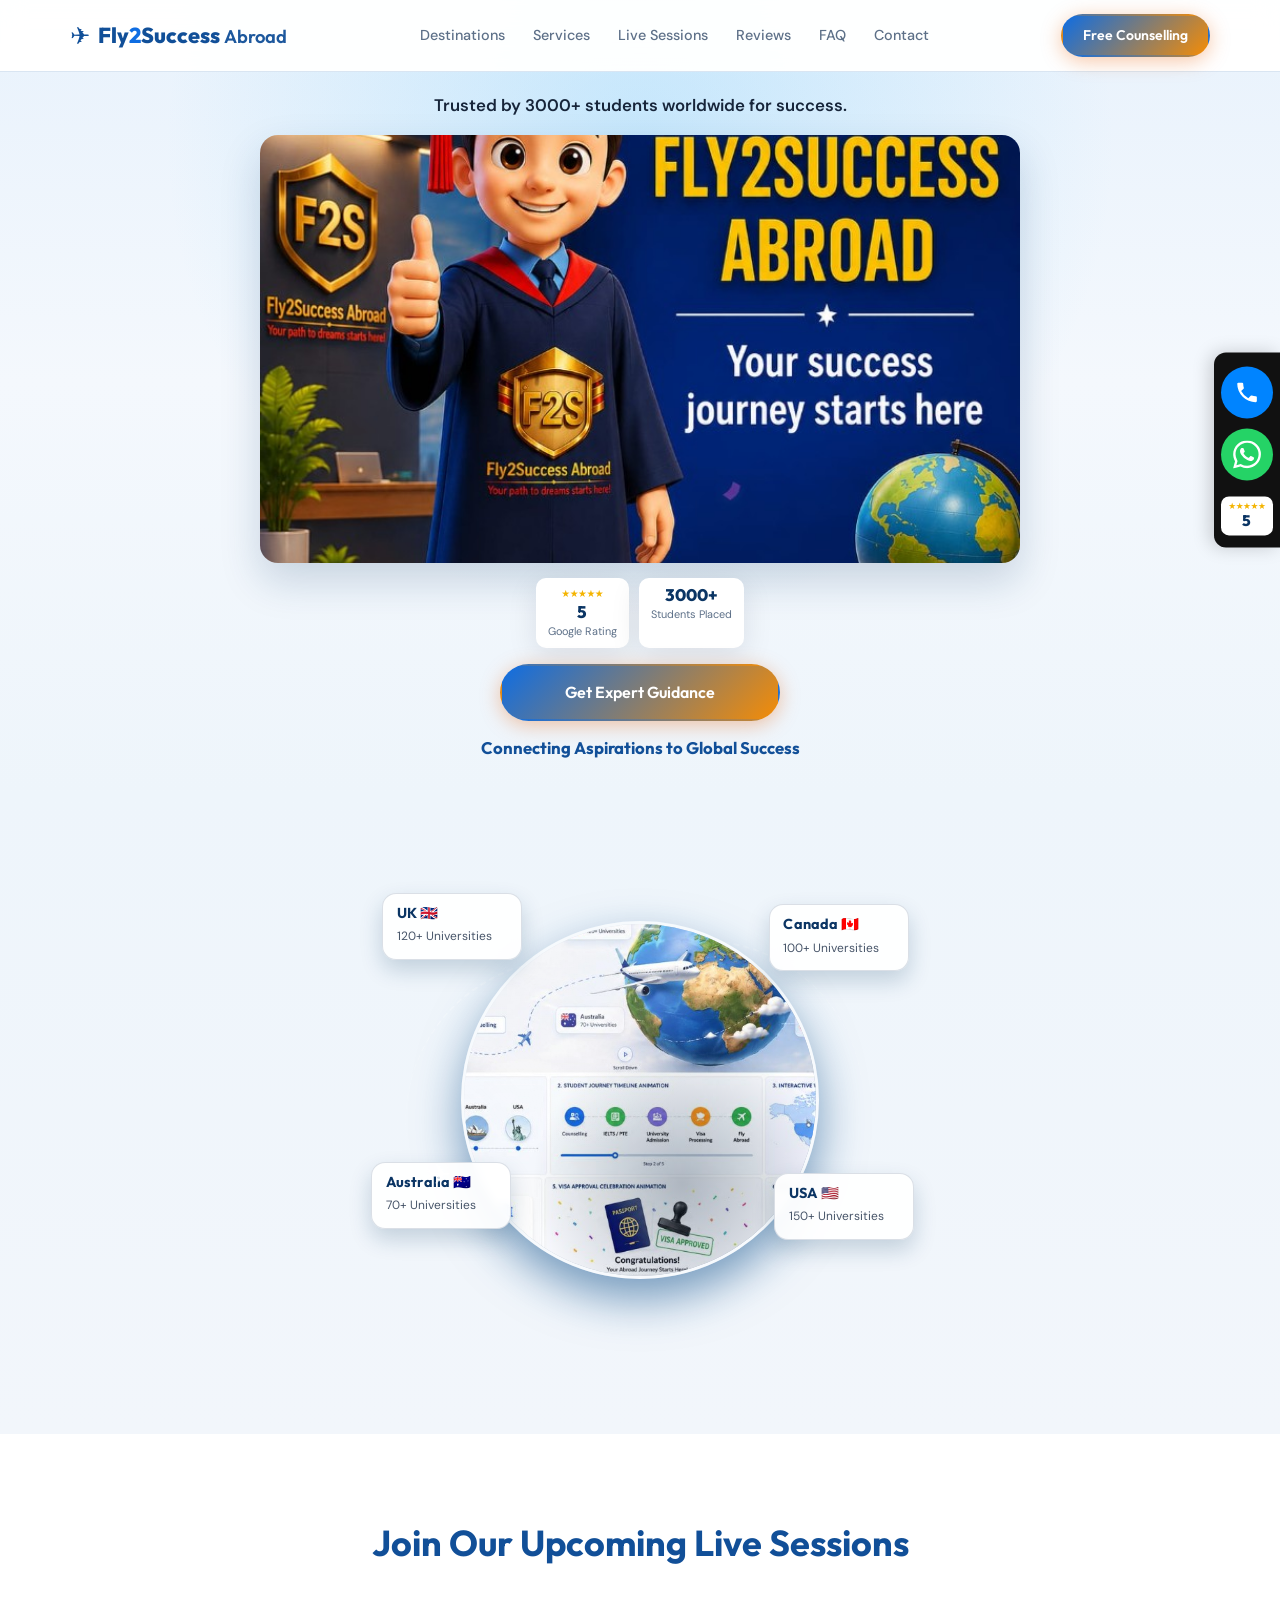
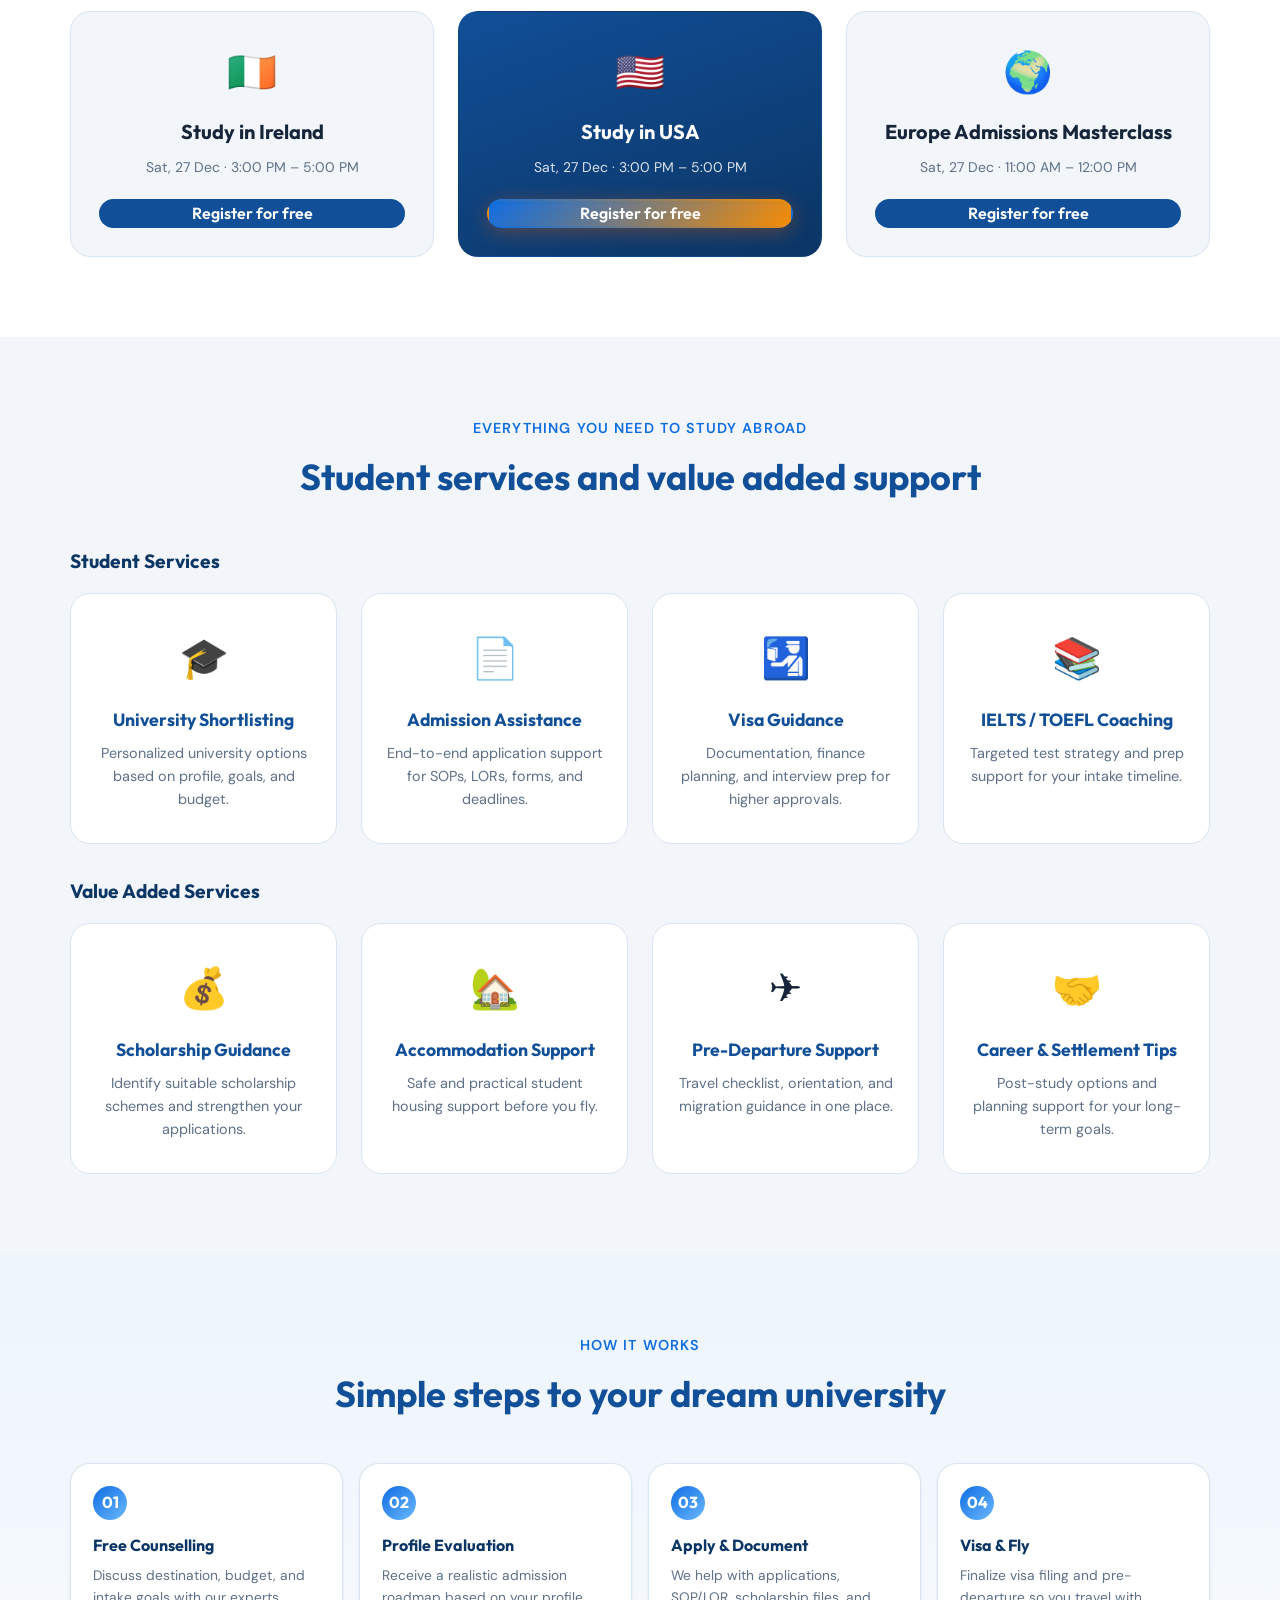
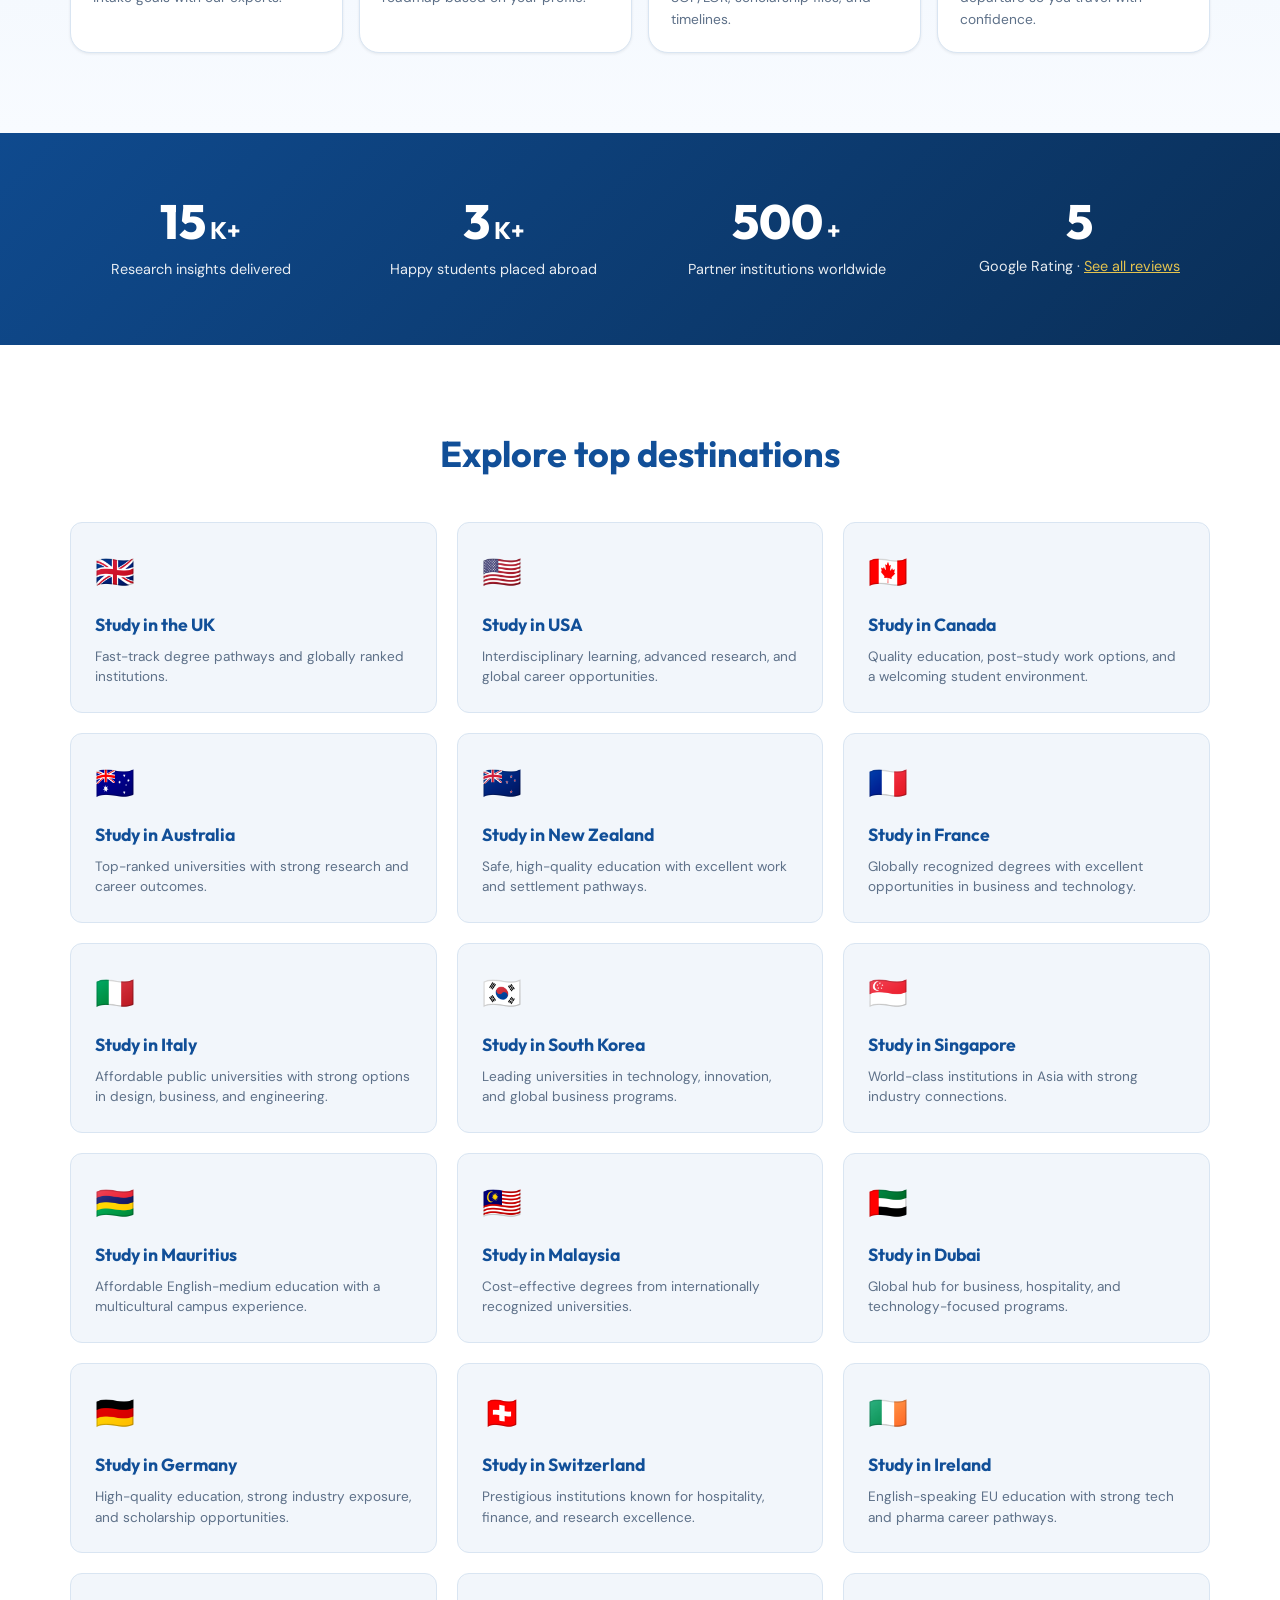
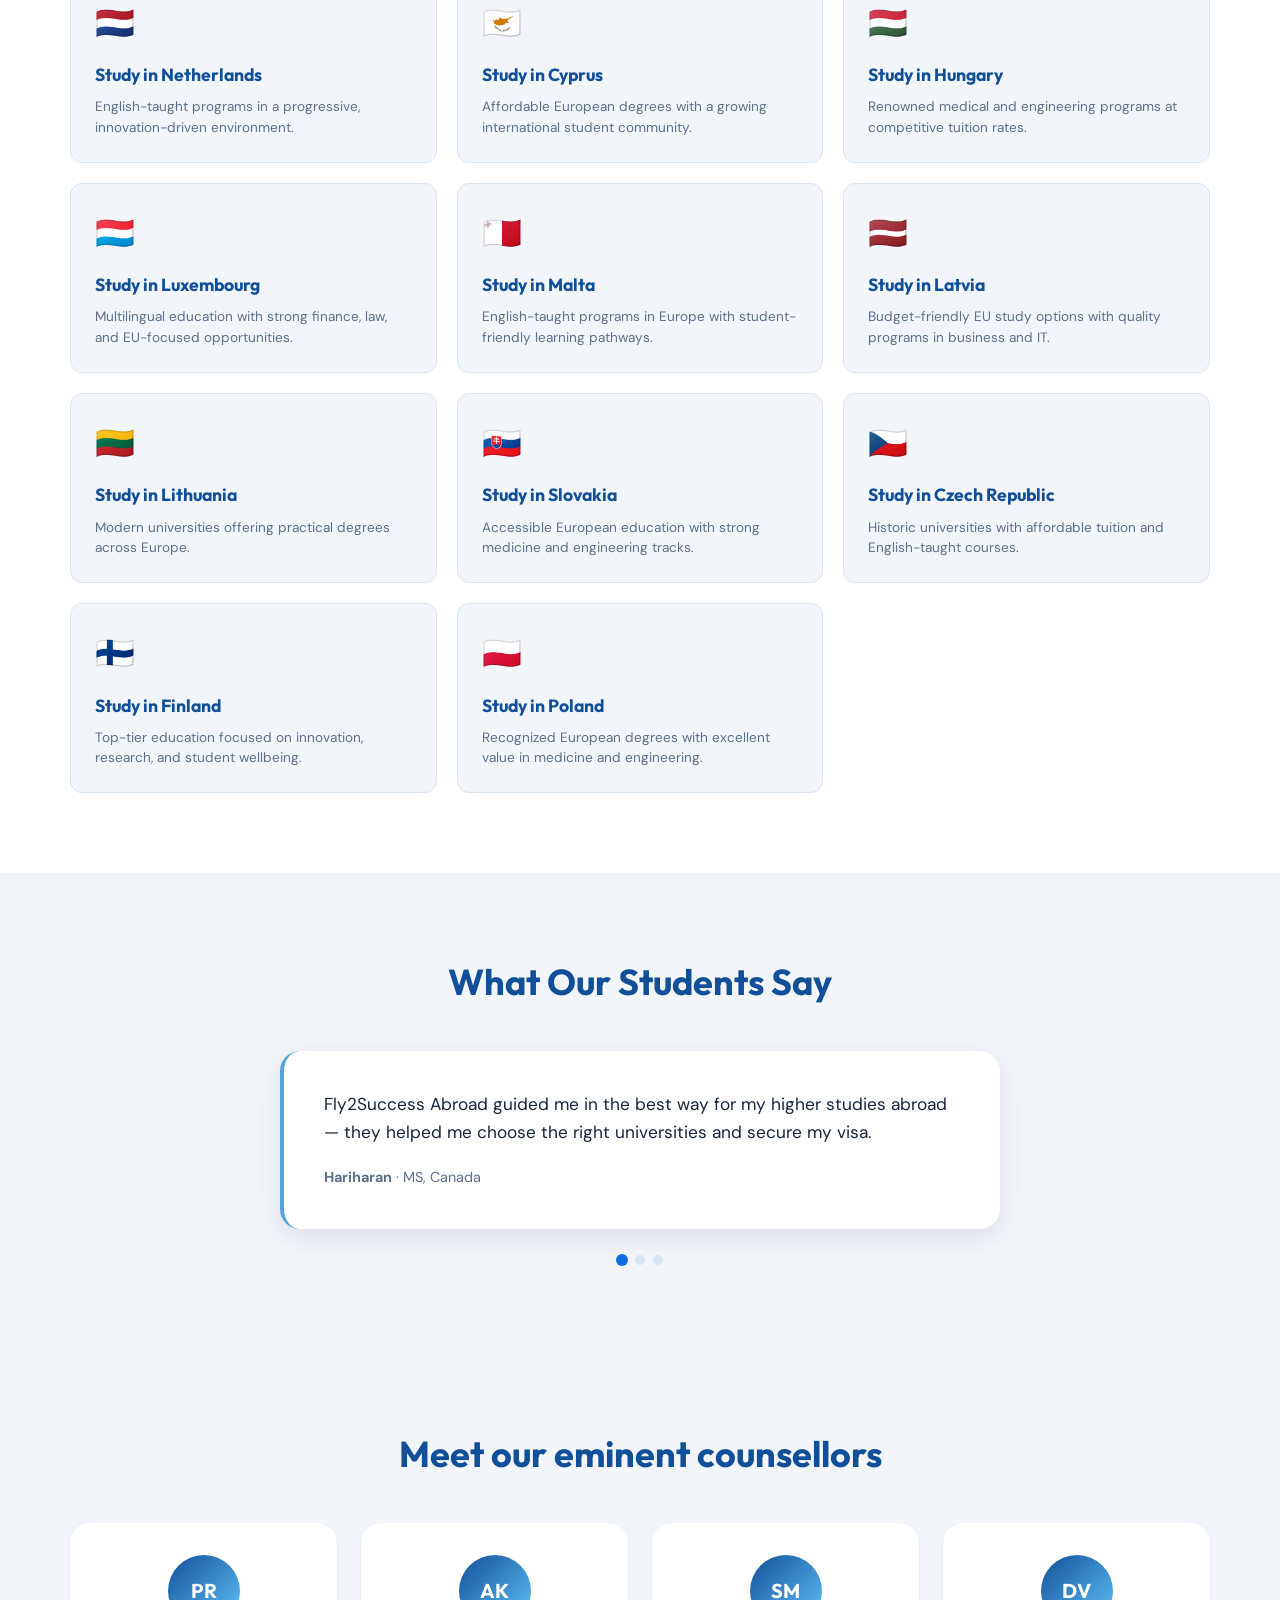
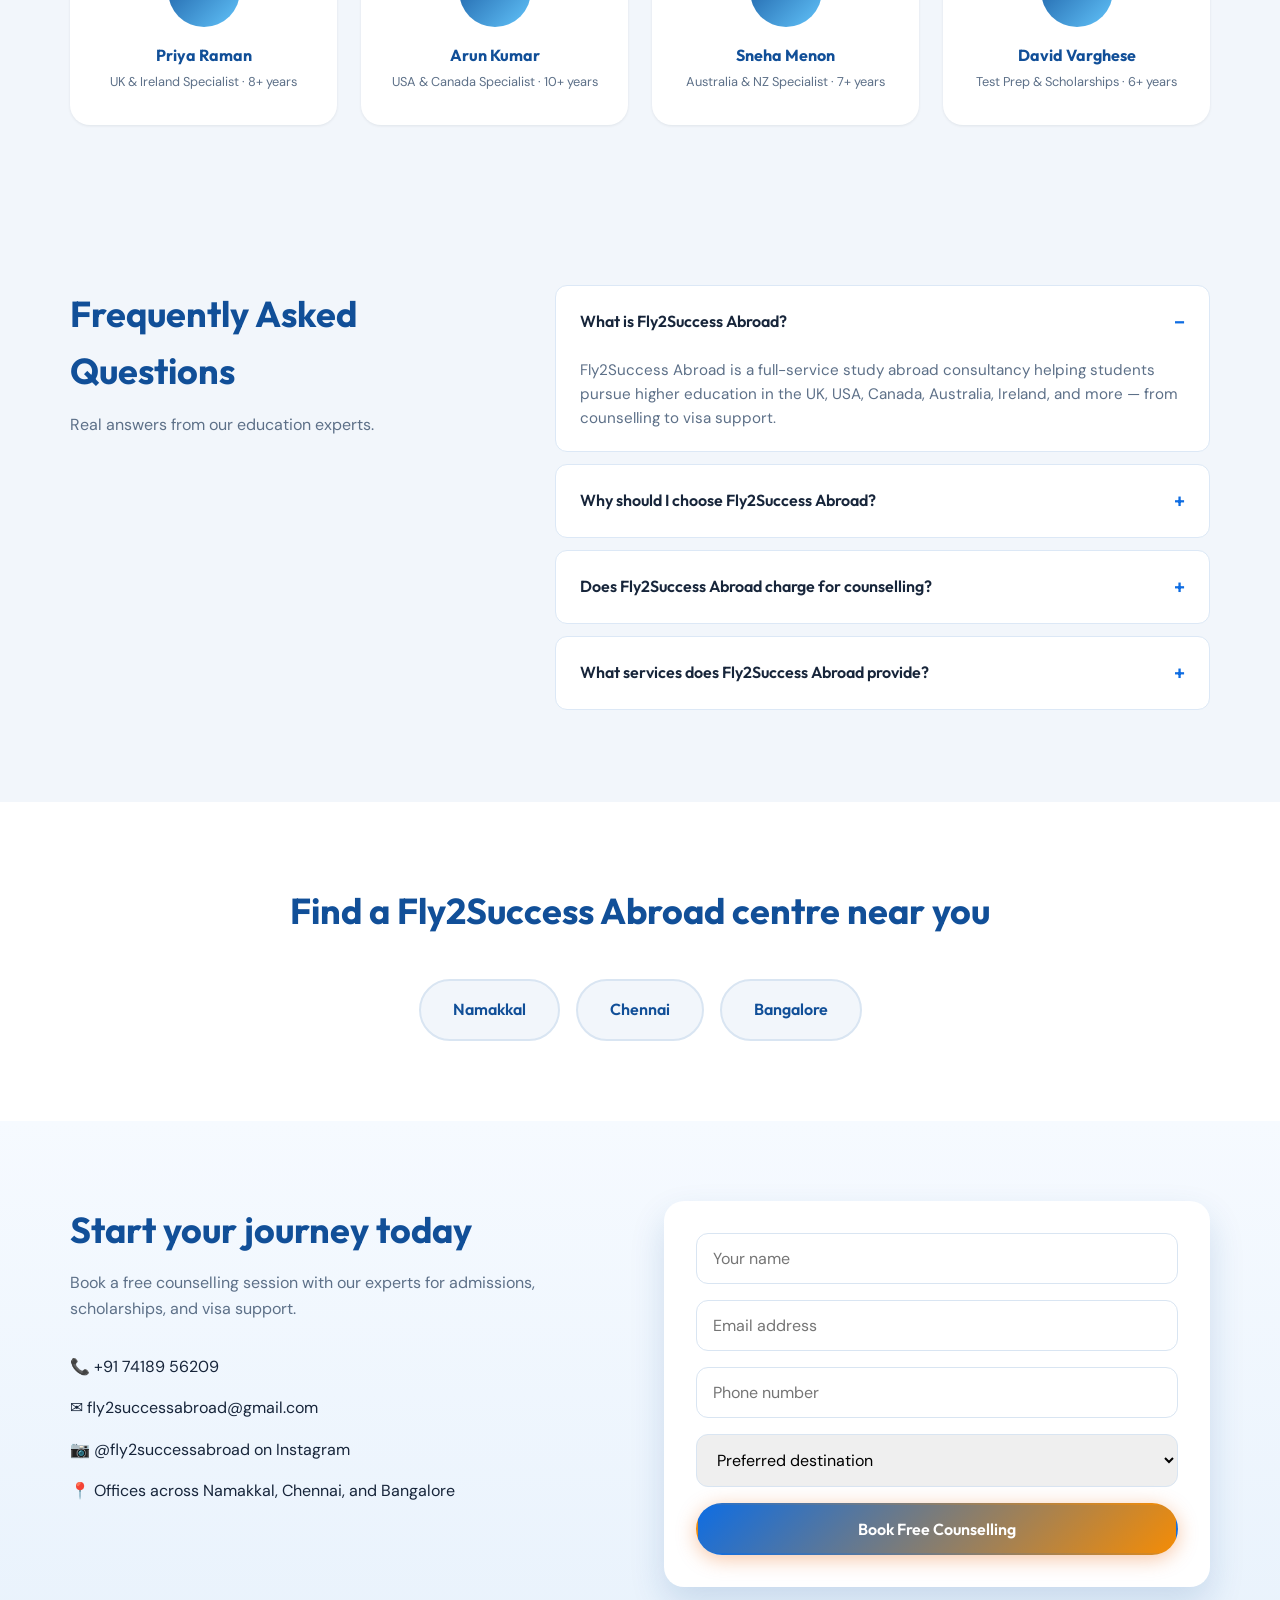
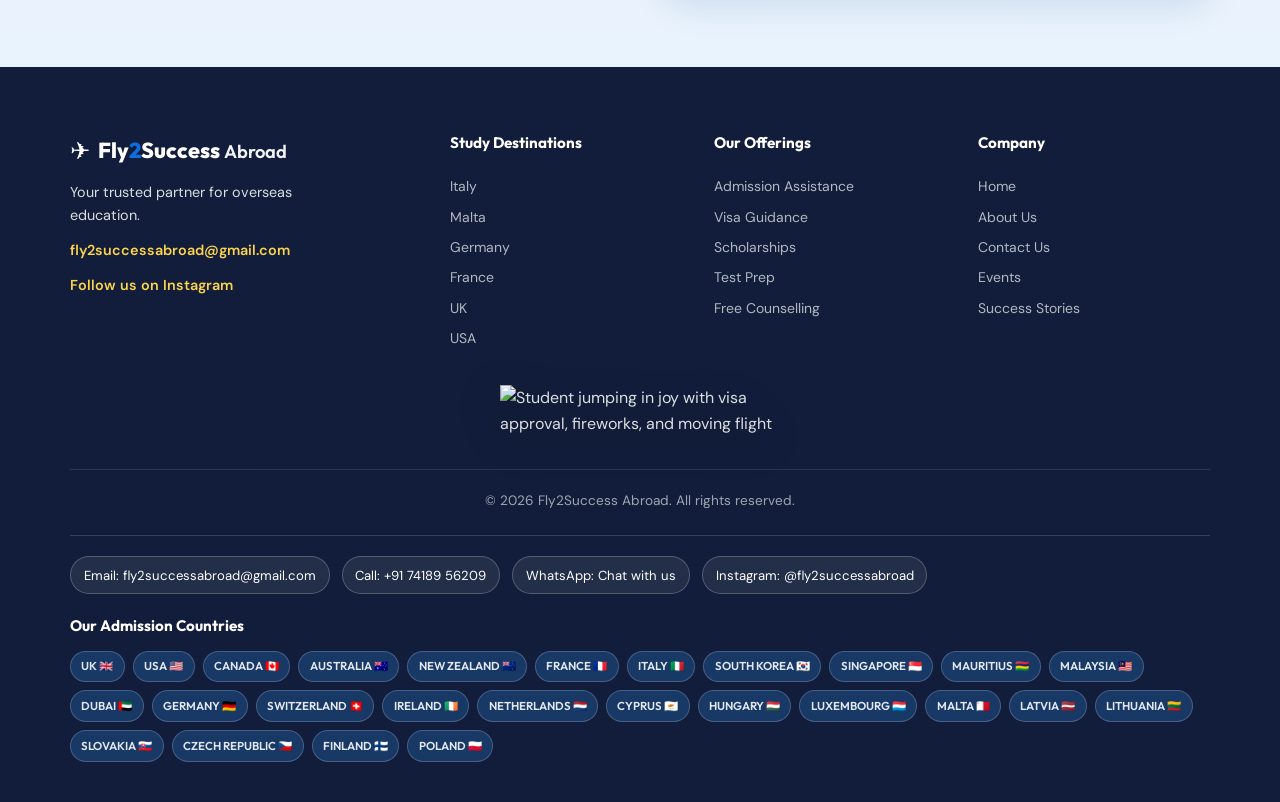
==== commit 69c7473d: "Fix contact form submission and show hero content on page load. Initialize the leads database when t" ====
--- a/web_site/index.html
+++ b/web_site/index.html
@@ -11,39 +11,6 @@
   <link rel="stylesheet" href="css/styles.css" />
 </head>
 <body>
-  <div class="welcome-splash" id="welcomeSplash" role="dialog" aria-modal="true" aria-labelledby="welcomeTitle">
-    <div class="welcome-splash__panel">
-      <button type="button" class="welcome-splash__skip" id="welcomeSkip" aria-label="Skip welcome animation">&times;</button>
-      <div class="welcome-splash__confetti" aria-hidden="true">
-        <span></span><span></span><span></span><span></span><span></span><span></span>
-        <span></span><span></span><span></span><span></span><span></span><span></span>
-      </div>
-      <div class="welcome-splash__banner-wrap">
-        <img
-          src="images/welcome-banner.png"
-          alt="Welcome to Fly2Success Abroad — your success journey starts here"
-          class="welcome-splash__banner"
-          id="welcomeTitle"
-          width="960"
-          height="540"
-        />
-      </div>
-      <div class="welcome-splash__badges-row">
-        <div class="welcome-splash__badge welcome-splash__badge--google">
-          <span class="welcome-splash__stars" aria-hidden="true">★★★★★</span>
-          <strong>5</strong>
-          <span>Google Rating</span>
-        </div>
-        <div class="welcome-splash__badge welcome-splash__badge--trust">
-          <strong>3000+</strong>
-          <span>Students Placed</span>
-        </div>
-      </div>
-      <a href="#contact" class="btn btn--primary btn--lg welcome-splash__cta" id="welcomeCta">Get Expert Guidance</a>
-      <p class="welcome-splash__footer">Connecting Aspirations to Global Success</p>
-    </div>
-  </div>
-
   <header class="header" id="header">
     <div class="container header__inner">
       <a href="#" class="logo">
@@ -66,45 +33,60 @@
   </header>
 
   <main>
-    <section class="hero" id="counselling">
-      <div class="hero__bg"></div>
-      <div class="container hero__grid">
-        <div class="hero__content">
-          <span class="badge">Global opportunities await</span>
-          <h1 class="hero__title">
-            Fly to Success <em>Study Abroad</em>
-          </h1>
-          <p class="hero__subtitle">
-            Europe-focused expertise with global admissions support across the UK, USA, Canada, Australia, and more.
-          </p>
-          <div class="hero__actions">
-            <a href="#contact" class="btn btn--primary btn--lg">Book Free Counselling</a>
-            <a href="#destinations" class="btn btn--outline btn--lg">Explore Countries</a>
+    <section class="hero-welcome" id="counselling">
+      <div class="container hero-welcome__inner">
+        <div class="hero-welcome__confetti" aria-hidden="true">
+          <span></span><span></span><span></span><span></span><span></span><span></span>
+          <span></span><span></span><span></span><span></span><span></span><span></span>
+        </div>
+        <p class="hero-welcome__eyebrow">Trusted by 3000+ students worldwide for success.</p>
+        <div class="hero-welcome__banner-wrap">
+          <img
+            src="images/welcome-banner.png"
+            alt="Welcome to Fly2Success Abroad — your success journey starts here"
+            class="hero-welcome__banner"
+            width="960"
+            height="540"
+          />
+        </div>
+        <div class="hero-welcome__badges-row">
+          <div class="hero-welcome__badge hero-welcome__badge--google">
+            <span class="hero-welcome__stars" aria-hidden="true">★★★★★</span>
+            <strong>5</strong>
+            <span>Google Rating</span>
           </div>
-          <p class="hero__tagline">Trusted by 3000+ students for admissions, visas, scholarships, and pre-departure support.</p>
-        </div>
-        <div class="hero__visual">
-          <div class="hero__globe-showcase">
-            <div class="hero__globe" aria-hidden="true">
-              <img src="images/hero-globe-reference.png" alt="" class="hero__globe-image" />
-            </div>
-            <article class="hero__country-card hero__country-card--uk">
-              <strong>UK 🇬🇧</strong>
-              <span>120+ Universities</span>
-            </article>
-            <article class="hero__country-card hero__country-card--canada">
-              <strong>Canada 🇨🇦</strong>
-              <span>100+ Universities</span>
-            </article>
-            <article class="hero__country-card hero__country-card--australia">
-              <strong>Australia 🇦🇺</strong>
-              <span>70+ Universities</span>
-            </article>
-            <article class="hero__country-card hero__country-card--usa">
-              <strong>USA 🇺🇸</strong>
-              <span>150+ Universities</span>
-            </article>
+          <div class="hero-welcome__badge hero-welcome__badge--trust">
+            <strong>3000+</strong>
+            <span>Students Placed</span>
           </div>
+        </div>
+        <a href="#contact" class="btn btn--primary btn--lg hero-welcome__cta">Get Expert Guidance</a>
+        <p class="hero-welcome__footer">Connecting Aspirations to Global Success</p>
+      </div>
+    </section>
+
+    <section class="hero-showcase">
+      <div class="container">
+        <div class="hero__globe-showcase">
+          <div class="hero__globe" aria-hidden="true">
+            <img src="images/hero-globe-reference.png" alt="" class="hero__globe-image" />
+          </div>
+          <article class="hero__country-card hero__country-card--uk">
+            <strong>UK 🇬🇧</strong>
+            <span>120+ Universities</span>
+          </article>
+          <article class="hero__country-card hero__country-card--canada">
+            <strong>Canada 🇨🇦</strong>
+            <span>100+ Universities</span>
+          </article>
+          <article class="hero__country-card hero__country-card--australia">
+            <strong>Australia 🇦🇺</strong>
+            <span>70+ Universities</span>
+          </article>
+          <article class="hero__country-card hero__country-card--usa">
+            <strong>USA 🇺🇸</strong>
+            <span>150+ Universities</span>
+          </article>
         </div>
       </div>
     </section>
--- a/web_site/css/styles.css
+++ b/web_site/css/styles.css
@@ -1182,12 +1182,12 @@
     transform: none;
   }
 
-  .welcome-splash__panel,
-  .welcome-splash__banner-wrap,
-  .welcome-splash__badge,
-  .welcome-splash__cta,
-  .welcome-splash__footer,
-  .welcome-splash__confetti span {
+  .hero-welcome__banner-wrap,
+  .hero-welcome__badge,
+  .hero-welcome__cta,
+  .hero-welcome__footer,
+  .hero-welcome__eyebrow,
+  .hero-welcome__confetti span {
     animation: none;
   }
 }
@@ -1230,7 +1230,6 @@
     display: none;
   }
 
-  .hero__grid,
   .contact__grid,
   .faq__layout {
     grid-template-columns: 1fr;
@@ -1241,28 +1240,24 @@
     grid-template-columns: 1fr;
   }
 
-  .hero__visual {
-    order: -1;
-  }
-
-  .hero__globe-showcase {
+  .hero-showcase .hero__globe-showcase {
     width: min(520px, 94vw);
   }
 
-  .hero__globe-showcase::before {
+  .hero-showcase .hero__globe-showcase::before {
     inset: 25% 9% 22% 10%;
   }
 
-  .hero__country-card {
+  .hero-showcase .hero__country-card {
     min-width: 122px;
     padding: 0.55rem 0.65rem;
   }
 
-  .hero__country-card strong {
+  .hero-showcase .hero__country-card strong {
     font-size: 0.78rem;
   }
 
-  .hero__country-card span {
+  .hero-showcase .hero__country-card span {
     font-size: 0.68rem;
   }
 
@@ -1280,70 +1275,34 @@
   }
 }
 
-/* Welcome splash */
-.welcome-splash {
-  position: fixed;
-  top: var(--header-h);
-  left: 0;
-  right: 0;
-  bottom: 0;
-  z-index: 900;
-  display: flex;
-  justify-content: center;
-  align-items: flex-start;
-  overflow-y: auto;
-  overscroll-behavior: contain;
-  -webkit-overflow-scrolling: touch;
-  padding: 0.75rem 0.85rem max(1.5rem, env(safe-area-inset-bottom));
+/* Hero welcome (inline, like palaniveloverseas.com) */
+.hero-welcome {
+  position: relative;
+  padding: calc(var(--header-h) + 1.25rem) 0 2rem;
   background:
     radial-gradient(circle at 50% 18%, rgba(99, 197, 251, 0.28), transparent 52%),
     linear-gradient(180deg, #e8f2fc 0%, #f4f8fd 48%, #eef5fb 100%);
-  opacity: 1;
-  visibility: visible;
-  transition: opacity 0.55s ease, visibility 0.55s ease;
-}
-
-.welcome-splash--hidden {
-  opacity: 0;
-  visibility: hidden;
-  pointer-events: none;
-}
-
-body.welcome-open {
   overflow: hidden;
 }
 
-.welcome-splash__panel {
+.hero-welcome__inner {
   position: relative;
   width: min(760px, 100%);
+  margin-inline: auto;
   text-align: center;
-  animation: welcomePanelIn 0.8s cubic-bezier(0.22, 1, 0.36, 1) both;
-}
-
-.welcome-splash__skip {
-  position: absolute;
-  top: 0.35rem;
-  right: 0.35rem;
-  z-index: 3;
-  width: 2.5rem;
-  height: 2.5rem;
-  border: none;
-  border-radius: 50%;
-  background: rgba(255, 255, 255, 0.92);
-  color: var(--color-primary);
-  font-size: 1.5rem;
-  line-height: 1;
-  cursor: pointer;
-  box-shadow: var(--shadow-sm);
-  transition: background 0.2s, transform 0.2s;
-}
-
-.welcome-splash__skip:hover {
-  background: #fff;
-  transform: scale(1.05);
-}
-
-.welcome-splash__confetti {
+}
+
+.hero-welcome__eyebrow {
+  position: relative;
+  z-index: 1;
+  margin-bottom: 1rem;
+  font-size: clamp(0.9rem, 2.5vw, 1.05rem);
+  font-weight: 600;
+  color: var(--color-text);
+  animation: welcomeSlideUp 0.65s 0.05s cubic-bezier(0.22, 1, 0.36, 1) both;
+}
+
+.hero-welcome__confetti {
   position: absolute;
   inset: 0;
   overflow: hidden;
@@ -1351,7 +1310,7 @@
   z-index: 0;
 }
 
-.welcome-splash__confetti span {
+.hero-welcome__confetti span {
   position: absolute;
   top: -12%;
   width: 8px;
@@ -1361,20 +1320,20 @@
   animation: welcomeConfetti 4.8s linear infinite;
 }
 
-.welcome-splash__confetti span:nth-child(1) { left: 8%; background: #ffd166; animation-delay: 0s; }
-.welcome-splash__confetti span:nth-child(2) { left: 18%; background: #06d6a0; animation-delay: 0.4s; }
-.welcome-splash__confetti span:nth-child(3) { left: 28%; background: #ef476f; animation-delay: 0.8s; }
-.welcome-splash__confetti span:nth-child(4) { left: 38%; background: #118ab2; animation-delay: 1.2s; }
-.welcome-splash__confetti span:nth-child(5) { left: 48%; background: #ffd166; animation-delay: 1.6s; }
-.welcome-splash__confetti span:nth-child(6) { left: 58%; background: #8338ec; animation-delay: 2s; }
-.welcome-splash__confetti span:nth-child(7) { left: 68%; background: #06d6a0; animation-delay: 2.4s; }
-.welcome-splash__confetti span:nth-child(8) { left: 78%; background: #ef476f; animation-delay: 2.8s; }
-.welcome-splash__confetti span:nth-child(9) { left: 88%; background: #118ab2; animation-delay: 3.2s; }
-.welcome-splash__confetti span:nth-child(10) { left: 14%; background: #8338ec; animation-delay: 3.6s; }
-.welcome-splash__confetti span:nth-child(11) { left: 44%; background: #ffd166; animation-delay: 4s; }
-.welcome-splash__confetti span:nth-child(12) { left: 74%; background: #06d6a0; animation-delay: 4.4s; }
-
-.welcome-splash__banner-wrap {
+.hero-welcome__confetti span:nth-child(1) { left: 8%; background: #ffd166; animation-delay: 0s; }
+.hero-welcome__confetti span:nth-child(2) { left: 18%; background: #06d6a0; animation-delay: 0.4s; }
+.hero-welcome__confetti span:nth-child(3) { left: 28%; background: #ef476f; animation-delay: 0.8s; }
+.hero-welcome__confetti span:nth-child(4) { left: 38%; background: #118ab2; animation-delay: 1.2s; }
+.hero-welcome__confetti span:nth-child(5) { left: 48%; background: #ffd166; animation-delay: 1.6s; }
+.hero-welcome__confetti span:nth-child(6) { left: 58%; background: #8338ec; animation-delay: 2s; }
+.hero-welcome__confetti span:nth-child(7) { left: 68%; background: #06d6a0; animation-delay: 2.4s; }
+.hero-welcome__confetti span:nth-child(8) { left: 78%; background: #ef476f; animation-delay: 2.8s; }
+.hero-welcome__confetti span:nth-child(9) { left: 88%; background: #118ab2; animation-delay: 3.2s; }
+.hero-welcome__confetti span:nth-child(10) { left: 14%; background: #8338ec; animation-delay: 3.6s; }
+.hero-welcome__confetti span:nth-child(11) { left: 44%; background: #ffd166; animation-delay: 4s; }
+.hero-welcome__confetti span:nth-child(12) { left: 74%; background: #06d6a0; animation-delay: 4.4s; }
+
+.hero-welcome__banner-wrap {
   position: relative;
   z-index: 1;
   margin: 0 auto;
@@ -1384,7 +1343,7 @@
   animation: welcomeBannerIn 0.9s 0.15s cubic-bezier(0.22, 1, 0.36, 1) both, welcomeBannerFloat 4s 1.1s ease-in-out infinite;
 }
 
-.welcome-splash__banner {
+.hero-welcome__banner {
   display: block;
   width: 100%;
   height: auto;
@@ -1392,7 +1351,7 @@
   object-fit: cover;
 }
 
-.welcome-splash__badges-row {
+.hero-welcome__badges-row {
   position: relative;
   z-index: 1;
   display: flex;
@@ -1402,7 +1361,7 @@
   margin-top: 1rem;
 }
 
-.welcome-splash__badge {
+.hero-welcome__badge {
   display: flex;
   flex-direction: column;
   align-items: center;
@@ -1416,15 +1375,15 @@
   animation: welcomeBadgeIn 0.55s cubic-bezier(0.22, 1, 0.36, 1) both;
 }
 
-.welcome-splash__badge--google {
+.hero-welcome__badge--google {
   animation-delay: 0.55s;
 }
 
-.welcome-splash__badge--trust {
+.hero-welcome__badge--trust {
   animation-delay: 0.7s;
 }
 
-.welcome-splash__badge strong {
+.hero-welcome__badge strong {
   font-family: var(--font-display);
   font-size: 1.05rem;
   font-weight: 800;
@@ -1432,13 +1391,13 @@
   line-height: 1.1;
 }
 
-.welcome-splash__stars {
+.hero-welcome__stars {
   color: #f4b400;
   font-size: 0.62rem;
   letter-spacing: -0.05em;
 }
 
-.welcome-splash__cta {
+.hero-welcome__cta {
   position: relative;
   z-index: 1;
   margin-top: 1rem;
@@ -1446,7 +1405,7 @@
   animation: welcomeSlideUp 0.65s 0.85s cubic-bezier(0.22, 1, 0.36, 1) both, welcomePulse 2.4s 1.5s ease-in-out infinite;
 }
 
-.welcome-splash__footer {
+.hero-welcome__footer {
   position: relative;
   z-index: 1;
   margin-top: 0.85rem;
@@ -1455,6 +1414,15 @@
   font-weight: 700;
   color: var(--color-primary);
   animation: welcomeSlideUp 0.65s 1s cubic-bezier(0.22, 1, 0.36, 1) both;
+}
+
+.hero-showcase {
+  padding: 2rem 0 3rem;
+  background: linear-gradient(180deg, #eef5fb 0%, var(--color-bg) 100%);
+}
+
+.hero-showcase .hero__globe-showcase {
+  margin-inline: auto;
 }
 
 @keyframes welcomePanelIn {
@@ -1563,74 +1531,71 @@
     display: none;
   }
 
-  .welcome-splash {
-    padding: 0.5rem 0.65rem max(1rem, env(safe-area-inset-bottom));
-  }
-
-  .welcome-splash__panel {
-    width: 100%;
-    max-width: 100%;
-  }
-
-  .welcome-splash__skip {
-    top: 0.25rem;
-    right: 0.25rem;
-  }
-
-  .welcome-splash__banner-wrap {
+  .hero-welcome {
+    padding: calc(var(--header-h) + 0.75rem) 0 1.5rem;
+  }
+
+  .hero-welcome__banner-wrap {
     border-radius: 14px;
     animation: welcomeBannerIn 0.9s 0.15s cubic-bezier(0.22, 1, 0.36, 1) both;
   }
 
-  .welcome-splash__banner {
+  .hero-welcome__banner {
     aspect-ratio: auto;
     max-height: min(42vh, 320px);
     object-fit: contain;
     background: #0b3564;
   }
 
-  .welcome-splash__badges-row {
+  .hero-welcome__badges-row {
     margin-top: 0.75rem;
     gap: 0.5rem;
   }
 
-  .welcome-splash__badge {
+  .hero-welcome__badge {
     animation: none;
   }
 
-  .welcome-splash__cta {
+  .hero-welcome__cta {
     width: 100%;
     max-width: 100%;
     margin-top: 0.85rem;
   }
 
-  .welcome-splash__footer {
+  .hero-welcome__footer {
     margin-top: 0.65rem;
     font-size: 0.85rem;
-    padding-inline: 0.25rem;
-  }
-
-  .welcome-splash__confetti span {
+  }
+
+  .hero-welcome__confetti span {
     animation: none;
     display: none;
   }
+
+  .hero-showcase {
+    padding: 1.5rem 0 2rem;
+  }
+
+  .hero-showcase .hero__globe-showcase {
+    width: min(520px, 94vw);
+  }
 }
 
 @media (max-width: 480px) {
-  .welcome-splash__banner {
+  .hero-welcome__banner {
     max-height: min(36vh, 260px);
   }
 
-  .welcome-splash__badge {
+  .hero-welcome__badge {
     font-size: 0.58rem;
     padding: 0.3rem 0.45rem;
   }
 
-  .welcome-splash__badge strong {
+  .hero-welcome__badge strong {
     font-size: 0.92rem;
   }
 
-  .welcome-splash__footer {
+  .hero-welcome__footer {
     font-size: 0.78rem;
   }
 }
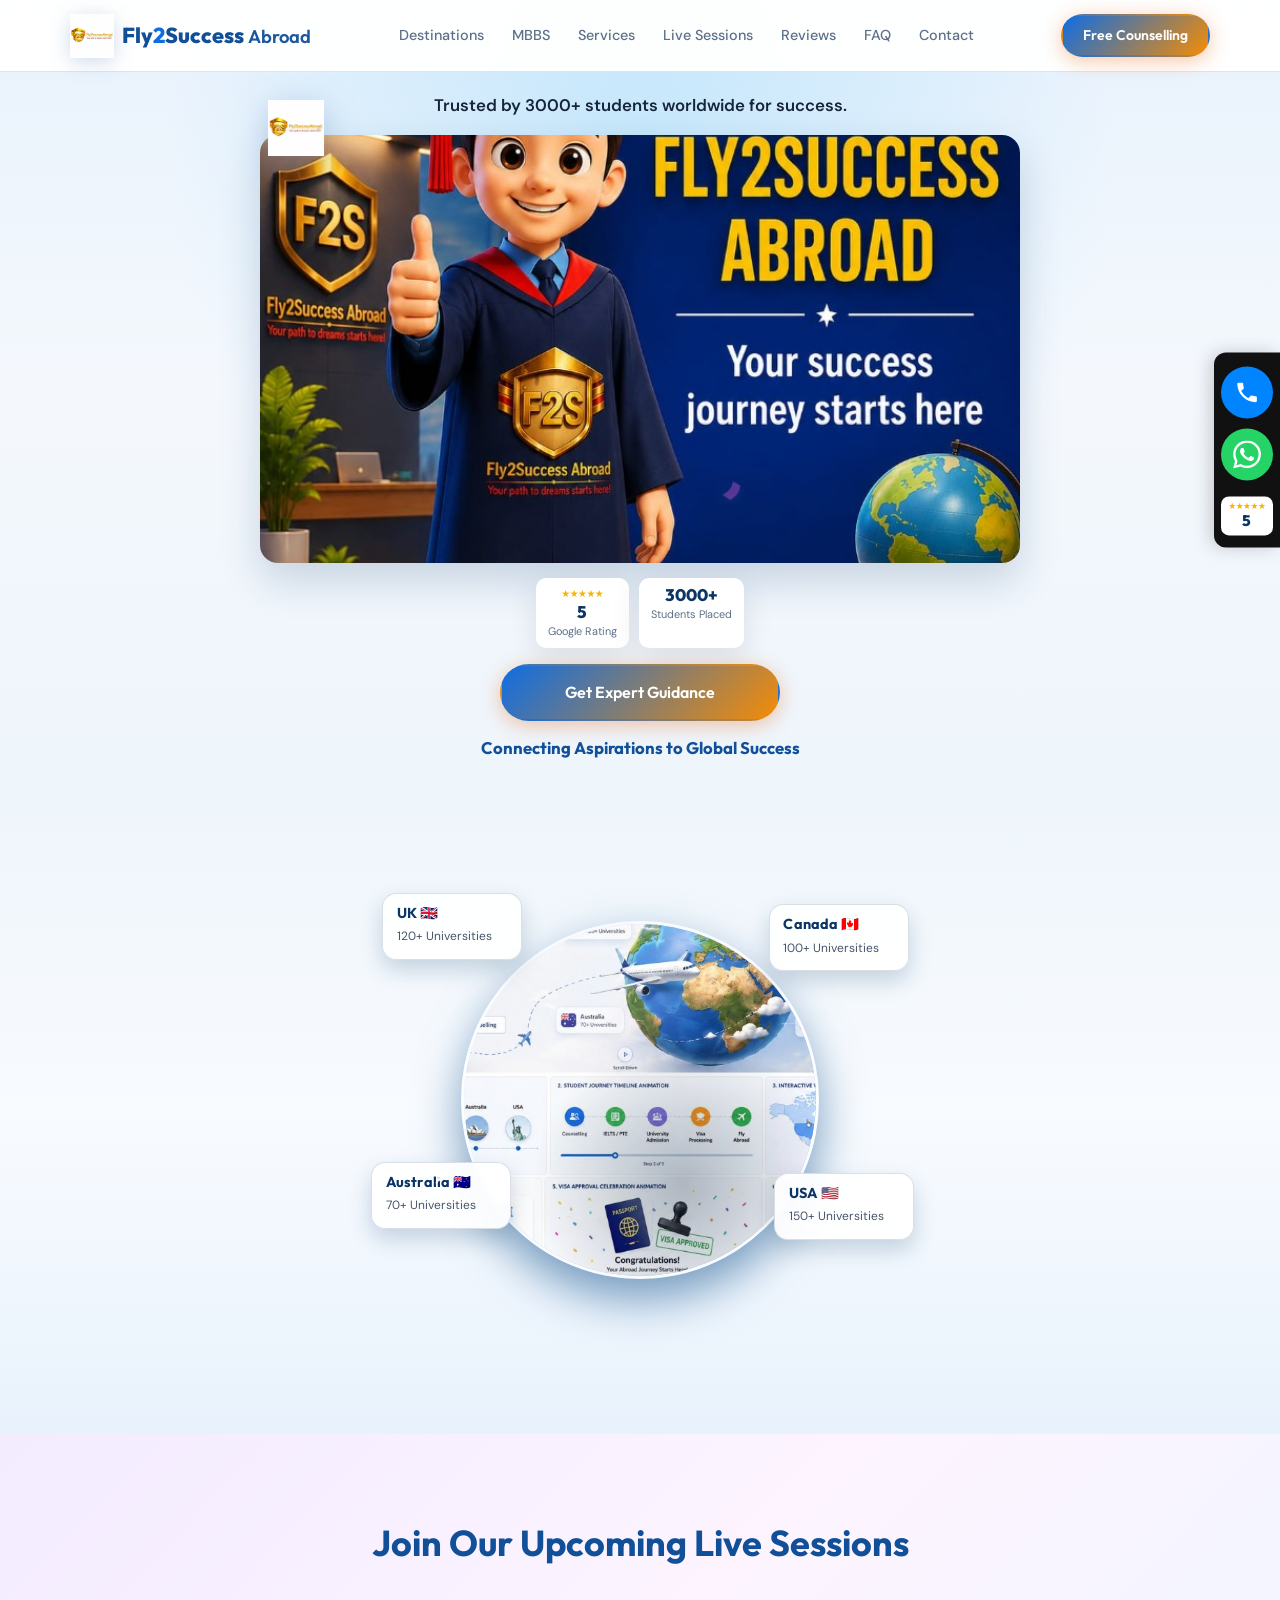
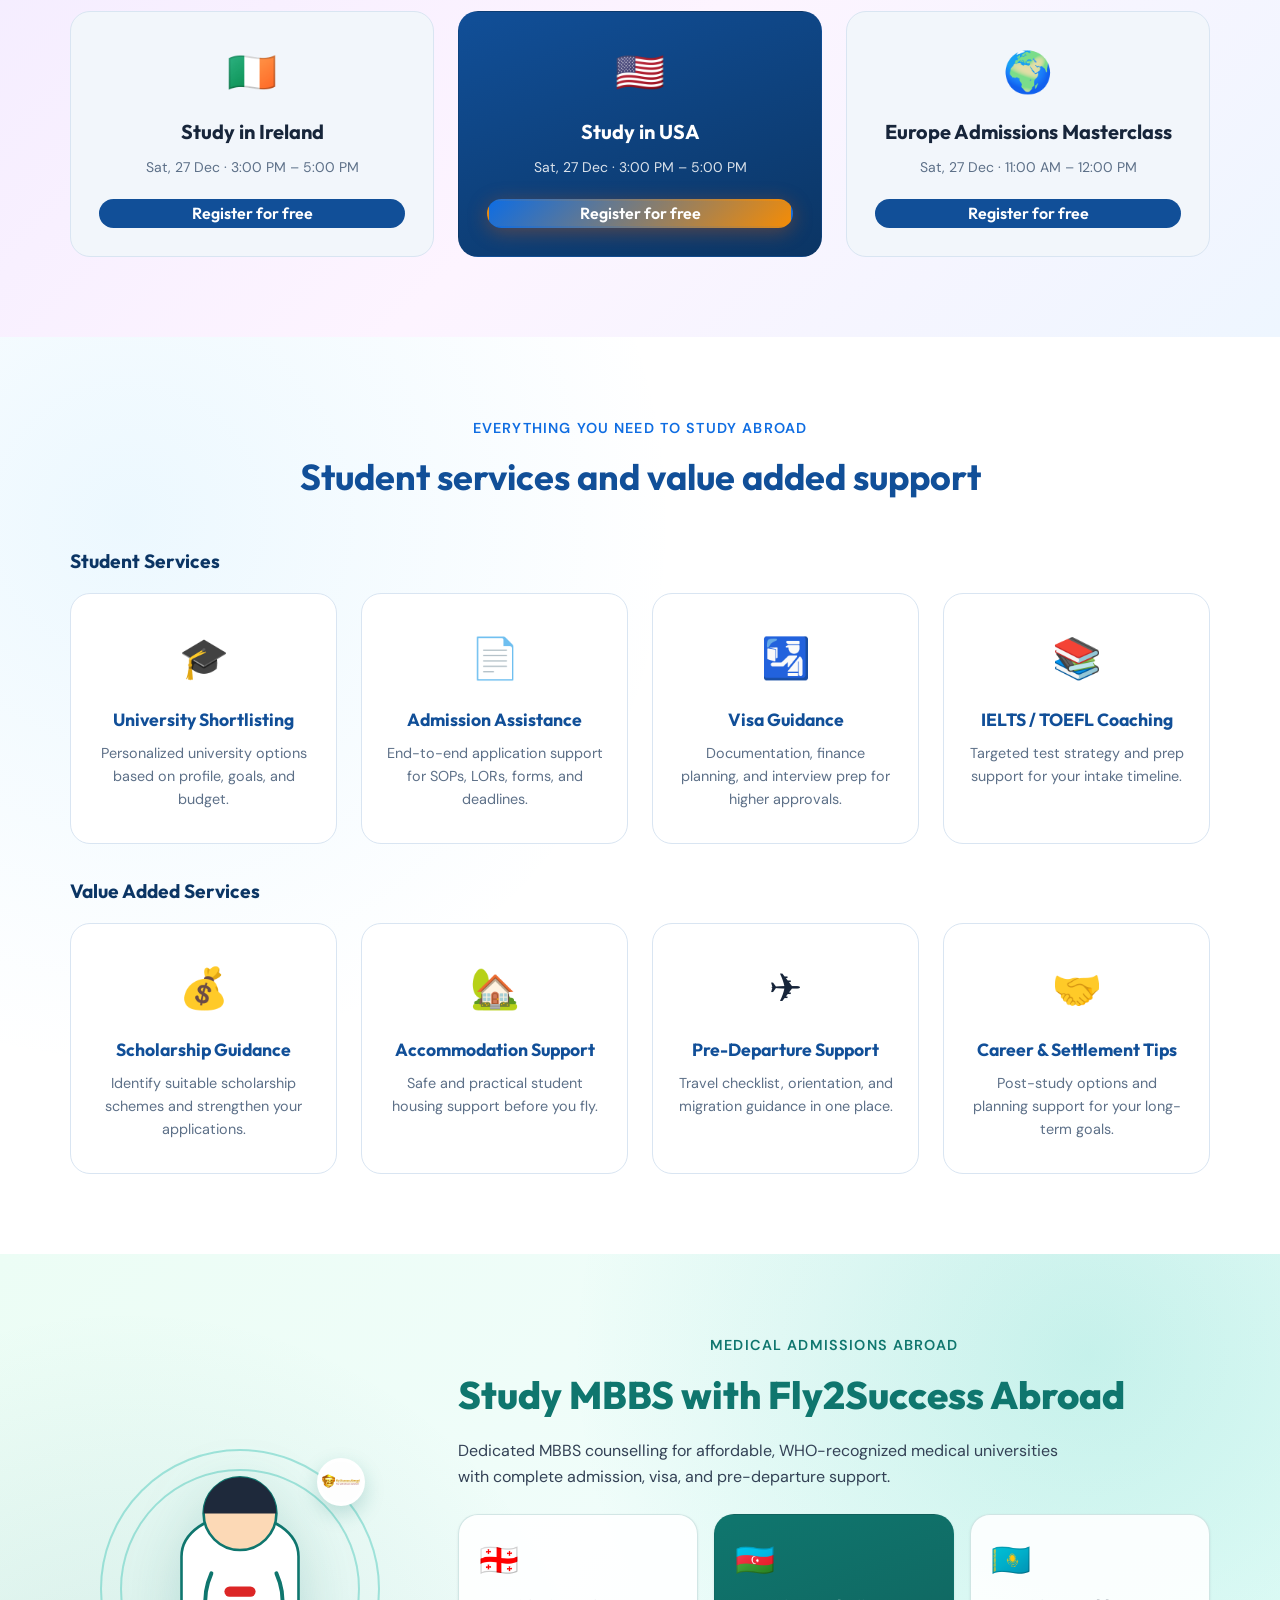
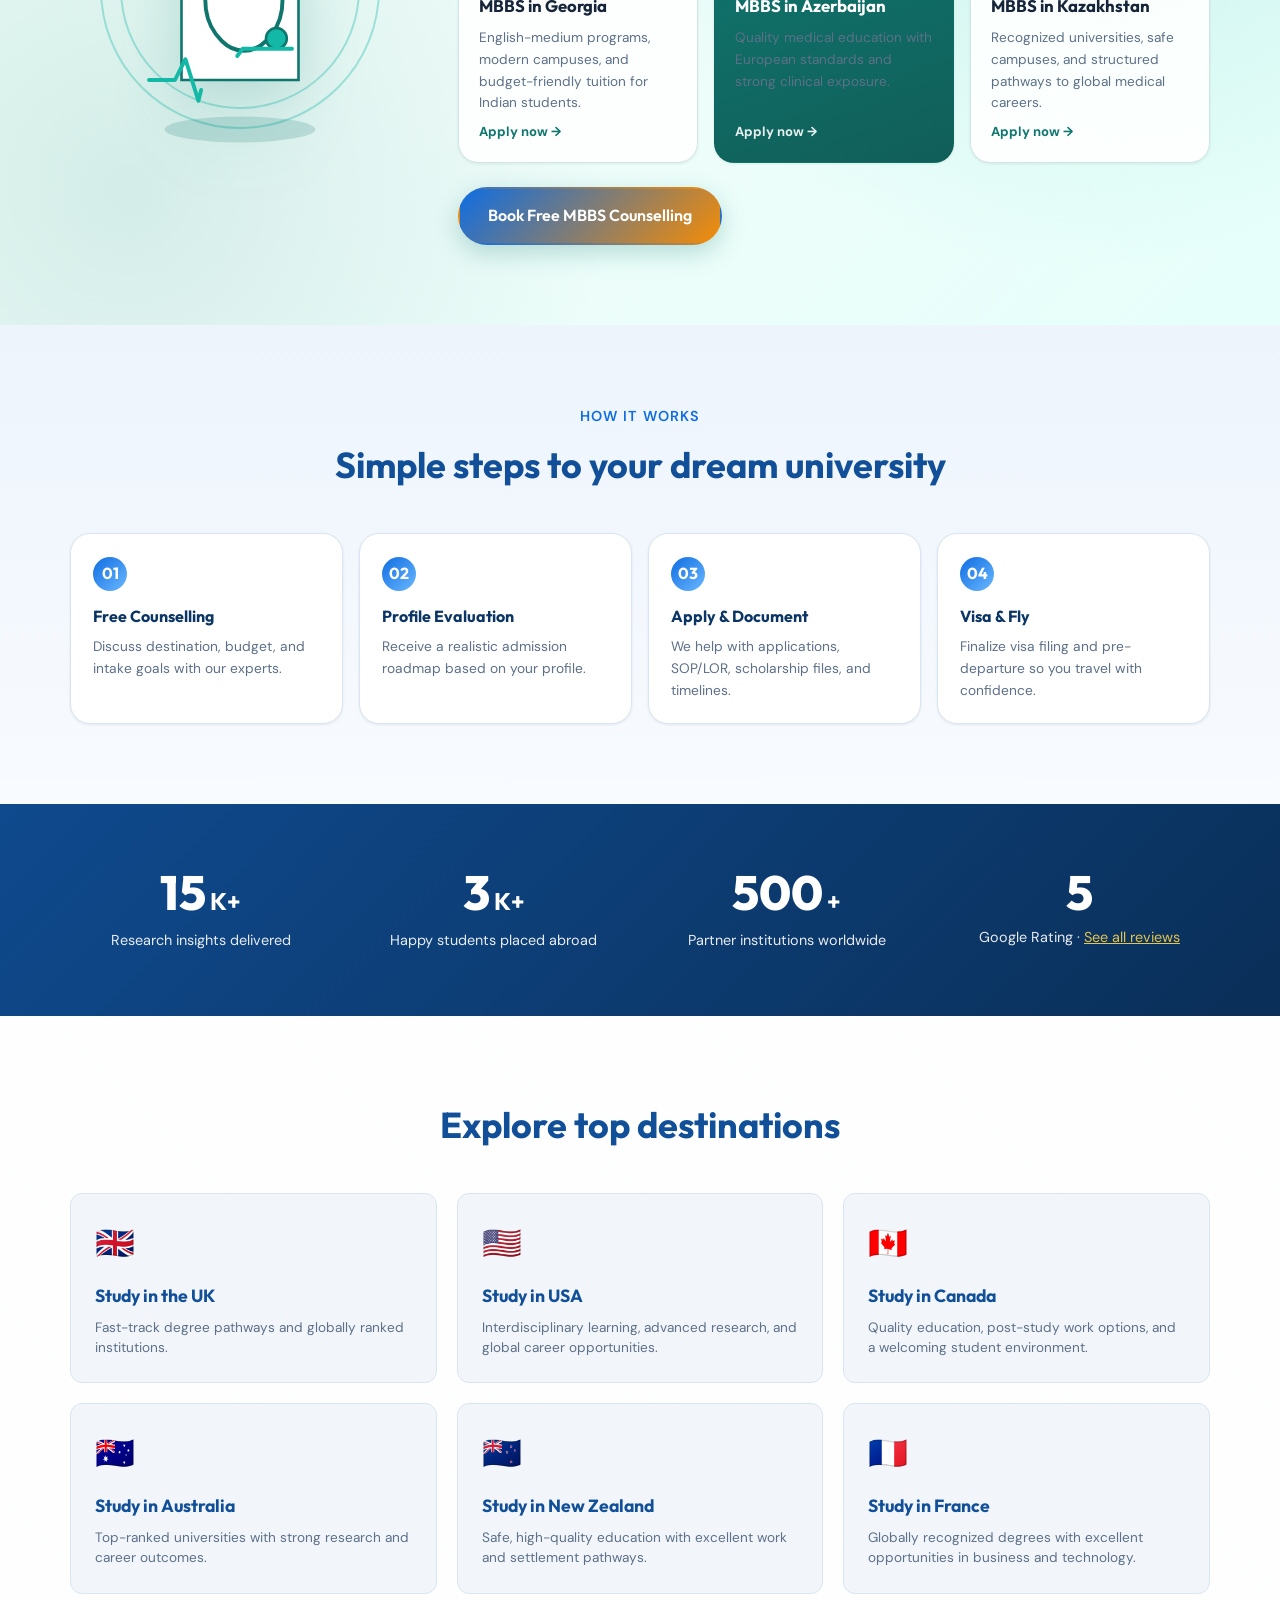
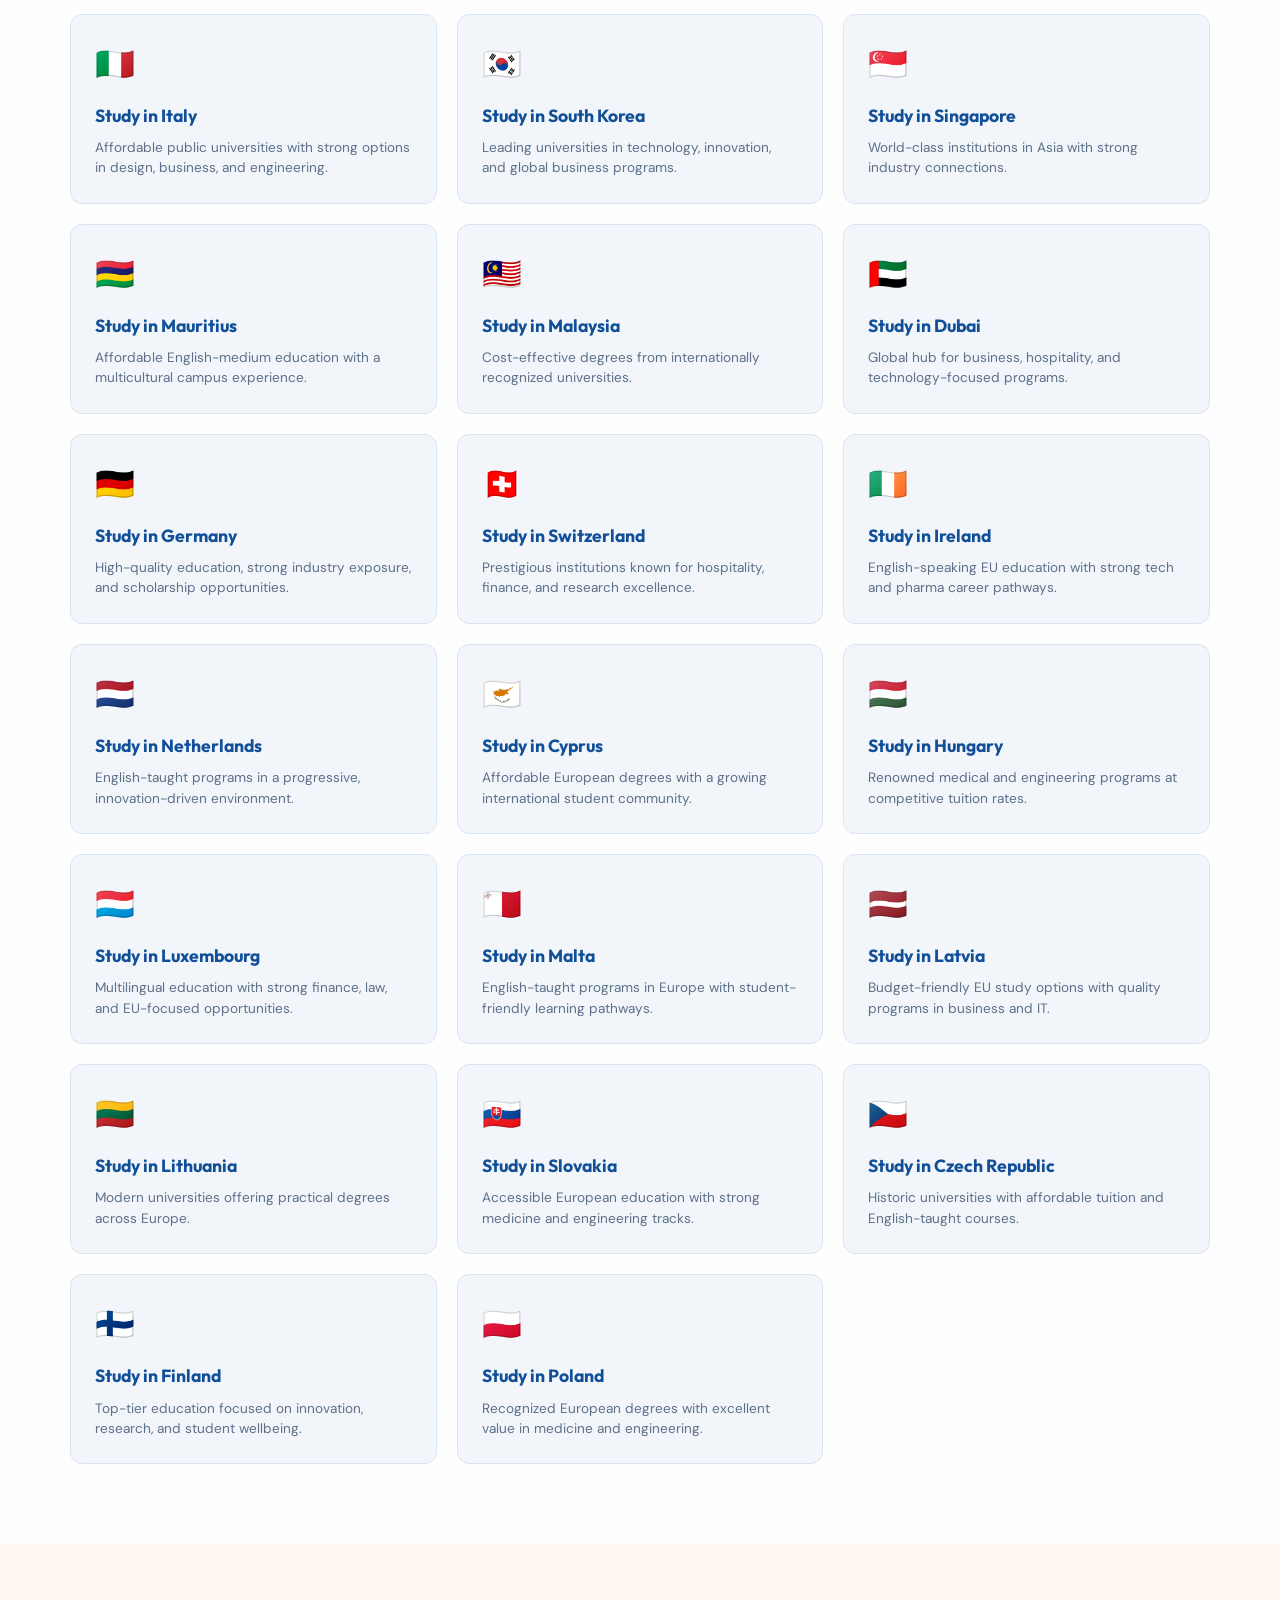
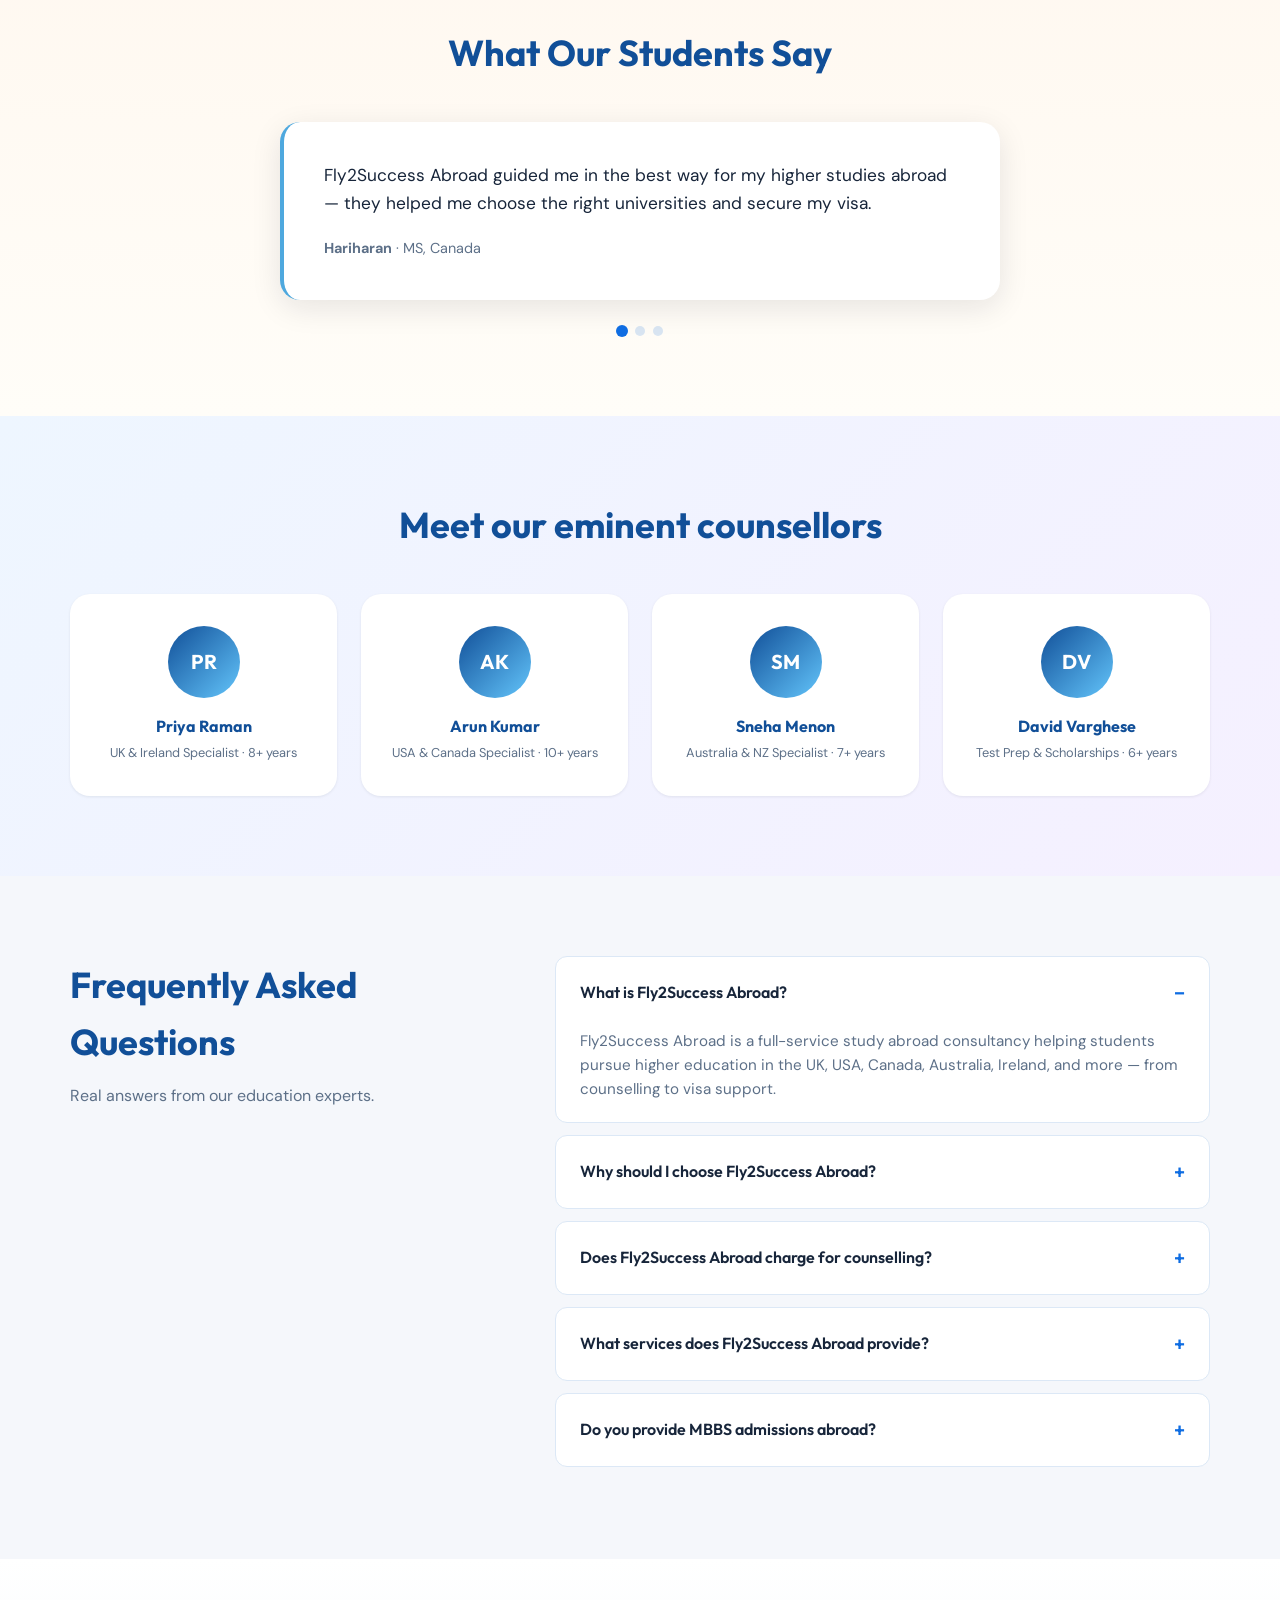
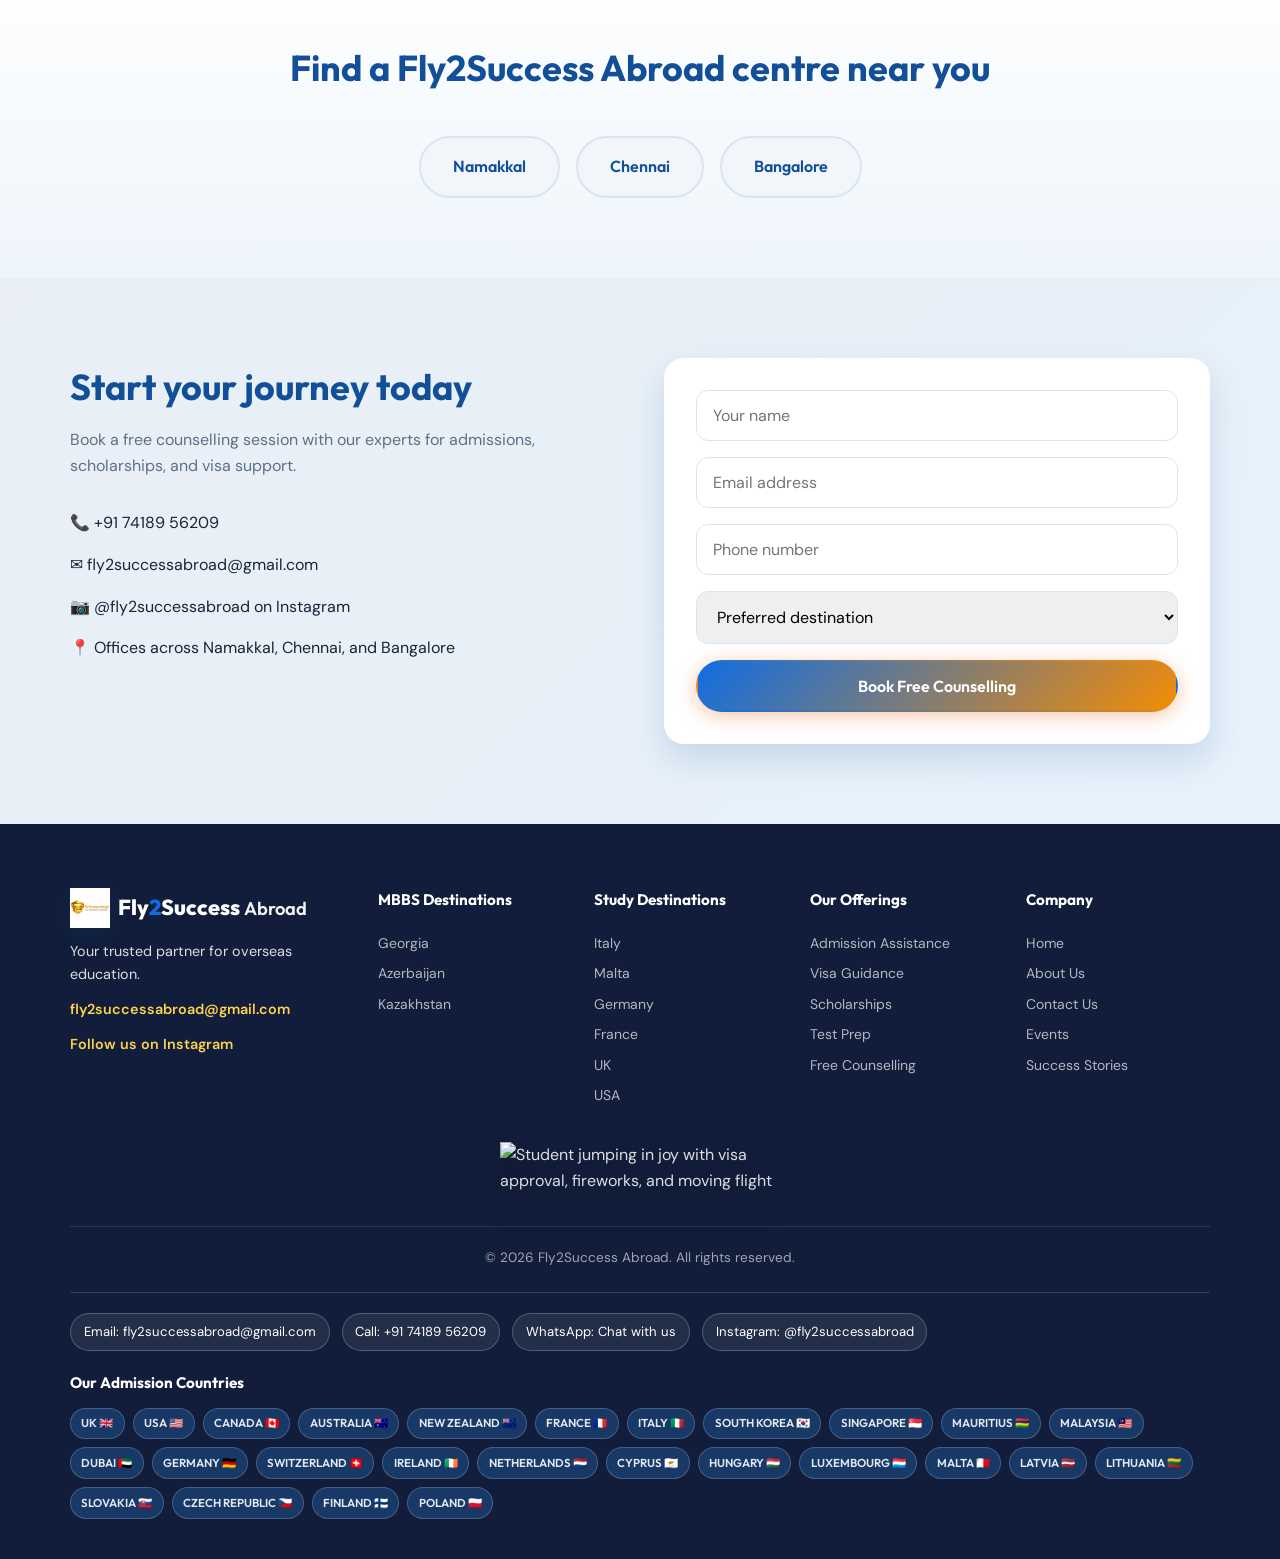
==== commit 1ca21d2b: "Add MBBS section, lively animations, and deployment health checks. Introduce Georgia/Azerbaijan/Kaza" ====
--- a/web_site/index.html
+++ b/web_site/index.html
@@ -13,12 +13,13 @@
 <body>
   <header class="header" id="header">
     <div class="container header__inner">
-      <a href="#" class="logo">
-        <span class="logo__icon">✈</span>
+      <a href="#counselling" class="logo">
+        <img src="images/logo.png" alt="" class="logo__image" width="44" height="44" />
         <span class="logo__text">Fly<span class="logo__accent">2</span>Success <span class="logo__suffix">Abroad</span></span>
       </a>
       <nav class="nav" id="nav">
         <a href="#destinations">Destinations</a>
+        <a href="#mbbs">MBBS</a>
         <a href="#services">Services</a>
         <a href="#sessions">Live Sessions</a>
         <a href="#testimonials">Reviews</a>
@@ -34,7 +35,10 @@
 
   <main>
     <section class="hero-welcome" id="counselling">
-      <div class="container hero-welcome__inner">
+      <div class="container hero-welcome__inner reveal">
+        <div class="hero-welcome__logo-float" aria-hidden="true">
+          <img src="images/logo.png" alt="" class="hero-welcome__logo-orbit" width="72" height="72" />
+        </div>
         <div class="hero-welcome__confetti" aria-hidden="true">
           <span></span><span></span><span></span><span></span><span></span><span></span>
           <span></span><span></span><span></span><span></span><span></span><span></span>
@@ -65,8 +69,8 @@
       </div>
     </section>
 
-    <section class="hero-showcase">
-      <div class="container">
+    <section class="hero-showcase section-tone--globe">
+      <div class="container reveal">
         <div class="hero__globe-showcase">
           <div class="hero__globe" aria-hidden="true">
             <img src="images/hero-globe-reference.png" alt="" class="hero__globe-image" />
@@ -91,8 +95,8 @@
       </div>
     </section>
 
-    <section class="sessions" id="sessions">
-      <div class="container">
+    <section class="sessions section-tone--sessions" id="sessions">
+      <div class="container reveal">
         <h2 class="section-title">Join Our Upcoming Live Sessions</h2>
         <div class="sessions__grid">
           <article class="session-card">
@@ -117,8 +121,8 @@
       </div>
     </section>
 
-    <section class="services" id="services">
-      <div class="container">
+    <section class="services section-tone--services" id="services">
+      <div class="container reveal">
         <p class="section-eyebrow">Everything you need to study abroad</p>
         <h2 class="section-title">Student services and value added support</h2>
         <div class="services__group">
@@ -174,8 +178,56 @@
       </div>
     </section>
 
-    <section class="process" id="process">
-      <div class="container">
+    <section class="mbbs section-tone--medical" id="mbbs">
+      <div class="container mbbs__layout reveal">
+        <div class="mbbs__visual">
+          <div class="mbbs-doctor" aria-hidden="true">
+            <div class="mbbs-doctor__ring mbbs-doctor__ring--1"></div>
+            <div class="mbbs-doctor__ring mbbs-doctor__ring--2"></div>
+            <svg class="mbbs-doctor__svg" viewBox="0 0 200 240" fill="none" xmlns="http://www.w3.org/2000/svg">
+              <ellipse cx="100" cy="228" rx="58" ry="10" fill="rgba(15,118,110,0.18)"/>
+              <path class="mbbs-doctor__coat" d="M55 95c0-18 20-32 45-32s45 14 45 32v95H55V95z" fill="#fff" stroke="#0f766e" stroke-width="2"/>
+              <circle cx="100" cy="62" r="28" fill="#fcd9b6" stroke="#0f766e" stroke-width="2"/>
+              <path d="M72 62c0-16 12-28 28-28s28 12 28 28" fill="#1e293b"/>
+              <rect x="88" y="118" width="24" height="8" rx="4" fill="#dc2626"/>
+              <path class="mbbs-doctor__stethoscope" d="M78 108c-8 18-6 38 8 52 10 10 24 10 34 0 14-14 16-34 8-52" stroke="#0f766e" stroke-width="3" stroke-linecap="round"/>
+              <circle cx="128" cy="158" r="8" fill="#14b8a6" stroke="#0f766e" stroke-width="2"/>
+              <path class="mbbs-doctor__ecg" d="M30 190h20l8-16 10 32 12-48 10 24 12-16h38" stroke="#14b8a6" stroke-width="3" stroke-linecap="round" stroke-linejoin="round"/>
+            </svg>
+            <img src="images/logo.png" alt="" class="mbbs-doctor__logo" width="48" height="48" />
+          </div>
+        </div>
+        <div class="mbbs__content">
+          <p class="section-eyebrow section-eyebrow--light">Medical admissions abroad</p>
+          <h2 class="mbbs__title">Study MBBS with Fly2Success Abroad</h2>
+          <p class="mbbs__intro">Dedicated MBBS counselling for affordable, WHO-recognized medical universities with complete admission, visa, and pre-departure support.</p>
+          <div class="mbbs__grid">
+            <a href="#contact" class="mbbs-card reveal reveal--delay-1">
+              <span class="mbbs-card__flag">🇬🇪</span>
+              <h3>MBBS in Georgia</h3>
+              <p>English-medium programs, modern campuses, and budget-friendly tuition for Indian students.</p>
+              <span class="mbbs-card__cta">Apply now →</span>
+            </a>
+            <a href="#contact" class="mbbs-card mbbs-card--featured reveal reveal--delay-2">
+              <span class="mbbs-card__flag">🇦🇿</span>
+              <h3>MBBS in Azerbaijan</h3>
+              <p>Quality medical education with European standards and strong clinical exposure.</p>
+              <span class="mbbs-card__cta">Apply now →</span>
+            </a>
+            <a href="#contact" class="mbbs-card reveal reveal--delay-3">
+              <span class="mbbs-card__flag">🇰🇿</span>
+              <h3>MBBS in Kazakhstan</h3>
+              <p>Recognized universities, safe campuses, and structured pathways to global medical careers.</p>
+              <span class="mbbs-card__cta">Apply now →</span>
+            </a>
+          </div>
+          <a href="#contact" class="btn btn--primary btn--lg mbbs__btn">Book Free MBBS Counselling</a>
+        </div>
+      </div>
+    </section>
+
+    <section class="process section-tone--process" id="process">
+      <div class="container reveal">
         <p class="section-eyebrow">How it works</p>
         <h2 class="section-title">Simple steps to your dream university</h2>
         <div class="process__grid">
@@ -203,8 +255,8 @@
       </div>
     </section>
 
-    <section class="stats">
-      <div class="container stats__grid">
+    <section class="stats section-tone--stats">
+      <div class="container stats__grid reveal">
         <div class="stat-item">
           <span class="stat-item__number" data-target="15">0</span>
           <span class="stat-item__suffix">K+</span>
@@ -227,8 +279,8 @@
       </div>
     </section>
 
-    <section class="destinations" id="destinations">
-      <div class="container">
+    <section class="destinations section-tone--destinations" id="destinations">
+      <div class="container reveal">
         <h2 class="section-title">Explore top destinations</h2>
         <div class="destinations__grid">
           <a href="#contact" class="dest-card">
@@ -365,8 +417,8 @@
       </div>
     </section>
 
-    <section class="testimonials" id="testimonials">
-      <div class="container">
+    <section class="testimonials section-tone--testimonials" id="testimonials">
+      <div class="container reveal">
         <h2 class="section-title">What Our Students Say</h2>
         <div class="testimonials__slider">
           <blockquote class="testimonial-card active">
@@ -390,8 +442,8 @@
       </div>
     </section>
 
-    <section class="counsellors">
-      <div class="container">
+    <section class="counsellors section-tone--counsellors">
+      <div class="container reveal">
         <h2 class="section-title">Meet our eminent counsellors</h2>
         <div class="counsellors__grid">
           <article class="counsellor-card">
@@ -418,8 +470,8 @@
       </div>
     </section>
 
-    <section class="faq" id="faq">
-      <div class="container faq__layout">
+    <section class="faq section-tone--faq" id="faq">
+      <div class="container faq__layout reveal">
         <div class="faq__intro">
           <h2 class="section-title">Frequently Asked Questions</h2>
           <p>Real answers from our education experts.</p>
@@ -439,14 +491,18 @@
           </details>
           <details class="faq-item">
             <summary>What services does Fly2Success Abroad provide?</summary>
-            <p>Course finder, university applications, SOP/LOR review, visa documentation, scholarship assistance, and coaching for IELTS, GRE, GMAT, PTE, TOEFL, and more.</p>
+            <p>Course finder, university applications, SOP/LOR review, visa documentation, scholarship assistance, MBBS admissions, and coaching for IELTS, GRE, GMAT, PTE, TOEFL, and more.</p>
           </details>
-        </div>
-      </div>
-    </section>
-
-    <section class="centres">
-      <div class="container">
+          <details class="faq-item">
+            <summary>Do you provide MBBS admissions abroad?</summary>
+            <p>Yes. We specialize in MBBS admissions in Georgia, Azerbaijan, and Kazakhstan with end-to-end counselling, documentation, and visa guidance for medical aspirants.</p>
+          </details>
+        </div>
+      </div>
+    </section>
+
+    <section class="centres section-tone--centres">
+      <div class="container reveal">
         <h2 class="section-title">Find a Fly2Success Abroad centre near you</h2>
         <div class="centres__grid">
           <a href="#contact" class="centre-card">Namakkal</a>
@@ -456,8 +512,8 @@
       </div>
     </section>
 
-    <section class="contact" id="contact">
-      <div class="container contact__grid">
+    <section class="contact section-tone--contact" id="contact">
+      <div class="container contact__grid reveal">
         <div class="contact__info">
           <h2 class="section-title">Start your journey today</h2>
           <p>Book a free counselling session with our experts for admissions, scholarships, and visa support.</p>
@@ -474,13 +530,20 @@
           <input type="tel" name="phone" placeholder="Phone number" required />
           <select name="destination" required>
             <option value="">Preferred destination</option>
-            <option>UK</option>
-            <option>USA</option>
-            <option>Canada</option>
-            <option>Australia</option>
-            <option>Ireland</option>
-            <option>Singapore</option>
-            <option>Other</option>
+            <optgroup label="MBBS Programs">
+              <option>MBBS in Georgia</option>
+              <option>MBBS in Azerbaijan</option>
+              <option>MBBS in Kazakhstan</option>
+            </optgroup>
+            <optgroup label="Study Abroad">
+              <option>UK</option>
+              <option>USA</option>
+              <option>Canada</option>
+              <option>Australia</option>
+              <option>Ireland</option>
+              <option>Singapore</option>
+              <option>Other</option>
+            </optgroup>
           </select>
           <button type="submit" class="btn btn--primary btn--lg">Book Free Counselling</button>
           <p class="form-message" id="formMessage" hidden>Thank you! We'll contact you within 24 hours.</p>
@@ -492,13 +555,19 @@
   <footer class="footer">
     <div class="container footer__grid">
       <div class="footer__brand">
-        <a href="#" class="logo logo--footer">
-          <span class="logo__icon">✈</span>
+        <a href="#counselling" class="logo logo--footer">
+          <img src="images/logo.png" alt="" class="logo__image" width="40" height="40" />
           <span class="logo__text">Fly<span class="logo__accent">2</span>Success <span class="logo__suffix">Abroad</span></span>
         </a>
         <p>Your trusted partner for overseas education.</p>
         <a href="mailto:fly2successabroad@gmail.com" class="footer__social">fly2successabroad@gmail.com</a>
         <a href="https://www.instagram.com/fly2successabroad/" class="footer__social" target="_blank" rel="noopener noreferrer">Follow us on Instagram</a>
+      </div>
+      <div class="footer__links">
+        <h4>MBBS Destinations</h4>
+        <a href="#mbbs">Georgia</a>
+        <a href="#mbbs">Azerbaijan</a>
+        <a href="#mbbs">Kazakhstan</a>
       </div>
       <div class="footer__links">
         <h4>Study Destinations</h4>
--- a/web_site/css/styles.css
+++ b/web_site/css/styles.css
@@ -148,6 +148,19 @@
   color: var(--color-primary);
 }
 
+.logo__image {
+  width: 44px;
+  height: 44px;
+  object-fit: contain;
+  filter: drop-shadow(0 4px 10px rgba(17, 79, 152, 0.2));
+  animation: logoFloat 3.5s ease-in-out infinite;
+}
+
+.logo--footer .logo__image {
+  width: 40px;
+  height: 40px;
+}
+
 .logo__icon {
   font-size: 1.5rem;
 }
@@ -1005,7 +1018,7 @@
 
 .footer__grid {
   display: grid;
-  grid-template-columns: 1.5fr 1fr 1fr 1fr;
+  grid-template-columns: 1.5fr repeat(4, 1fr);
   gap: 2rem;
   padding-bottom: 2rem;
 }
@@ -1598,4 +1611,352 @@
   .hero-welcome__footer {
     font-size: 0.78rem;
   }
-}
+
+  .mbbs__layout {
+    gap: 2rem;
+  }
+
+  .mbbs__grid {
+    grid-template-columns: 1fr;
+  }
+
+  .mbbs-doctor__svg {
+    width: min(220px, 70vw);
+  }
+}
+
+/* Scroll reveal animations */
+.reveal {
+  opacity: 0;
+  transform: translateY(36px);
+  transition:
+    opacity 0.75s cubic-bezier(0.22, 1, 0.36, 1),
+    transform 0.75s cubic-bezier(0.22, 1, 0.36, 1);
+}
+
+.reveal--visible {
+  opacity: 1;
+  transform: translateY(0);
+}
+
+.reveal--delay-1 { transition-delay: 0.1s; }
+.reveal--delay-2 { transition-delay: 0.2s; }
+.reveal--delay-3 { transition-delay: 0.3s; }
+
+@keyframes logoFloat {
+  0%,
+  100% {
+    transform: translateY(0) rotate(0deg);
+  }
+  50% {
+    transform: translateY(-4px) rotate(-2deg);
+  }
+}
+
+.hero-welcome__logo-float {
+  position: absolute;
+  top: 0.5rem;
+  left: 0.5rem;
+  z-index: 2;
+  pointer-events: none;
+}
+
+.hero-welcome__logo-orbit {
+  width: 56px;
+  height: 56px;
+  object-fit: contain;
+  filter: drop-shadow(0 8px 16px rgba(17, 79, 152, 0.25));
+  animation: logoOrbit 5s ease-in-out infinite;
+}
+
+@keyframes logoOrbit {
+  0%,
+  100% {
+    transform: translateY(0) rotate(0deg) scale(1);
+  }
+  25% {
+    transform: translateY(-8px) rotate(6deg) scale(1.05);
+  }
+  75% {
+    transform: translateY(4px) rotate(-4deg) scale(0.98);
+  }
+}
+
+/* Distinct section backgrounds */
+.section-tone--globe {
+  background: linear-gradient(180deg, #eef5fb 0%, #f8fbff 50%, #e8f2fc 100%);
+}
+
+.section-tone--sessions {
+  background: linear-gradient(135deg, #f3ecff 0%, #fdf4ff 50%, #eef6ff 100%);
+}
+
+.section-tone--services {
+  background:
+    radial-gradient(circle at 10% 20%, rgba(99, 197, 251, 0.12), transparent 40%),
+    #ffffff;
+}
+
+.section-tone--medical {
+  background:
+    radial-gradient(circle at 85% 15%, rgba(20, 184, 166, 0.18), transparent 42%),
+    radial-gradient(circle at 10% 80%, rgba(15, 118, 110, 0.12), transparent 38%),
+    linear-gradient(135deg, #ecfdf5 0%, #f0fdfa 45%, #e6fffa 100%);
+}
+
+.section-tone--process {
+  background: linear-gradient(180deg, #edf4fc 0%, #f8fbff 100%);
+}
+
+.section-tone--stats {
+  background: linear-gradient(135deg, #0f4a8e, #0a2f58);
+}
+
+.section-tone--destinations {
+  background:
+    linear-gradient(rgba(255, 255, 255, 0.92), rgba(255, 255, 255, 0.92)),
+    repeating-linear-gradient(45deg, rgba(17, 79, 152, 0.03) 0 2px, transparent 2px 14px);
+}
+
+.section-tone--testimonials {
+  background: linear-gradient(180deg, #fff8f0 0%, #fffdf8 100%);
+}
+
+.section-tone--counsellors {
+  background: linear-gradient(135deg, #eef6ff 0%, #f5f0ff 100%);
+}
+
+.section-tone--faq {
+  background: #f5f7fb;
+}
+
+.section-tone--centres {
+  background: linear-gradient(180deg, #ffffff 0%, #eef5fb 100%);
+}
+
+.section-tone--contact {
+  background: linear-gradient(135deg, rgba(11, 53, 100, 0.04), rgba(99, 197, 251, 0.08));
+}
+
+.section-eyebrow--light {
+  color: #0f766e;
+}
+
+/* MBBS section */
+.mbbs__layout {
+  display: grid;
+  grid-template-columns: minmax(240px, 340px) 1fr;
+  gap: 3rem;
+  align-items: center;
+}
+
+.mbbs__visual {
+  display: flex;
+  justify-content: center;
+}
+
+.mbbs-doctor {
+  position: relative;
+  display: grid;
+  place-items: center;
+}
+
+.mbbs-doctor__ring {
+  position: absolute;
+  border: 2px solid rgba(20, 184, 166, 0.35);
+  border-radius: 50%;
+  animation: mbbsPulseRing 2.8s ease-out infinite;
+}
+
+.mbbs-doctor__ring--1 {
+  width: 240px;
+  height: 240px;
+}
+
+.mbbs-doctor__ring--2 {
+  width: 280px;
+  height: 280px;
+  animation-delay: 1.4s;
+}
+
+.mbbs-doctor__svg {
+  position: relative;
+  z-index: 1;
+  width: min(260px, 80vw);
+  height: auto;
+  animation: mbbsDoctorFloat 3.2s ease-in-out infinite;
+  filter: drop-shadow(0 16px 28px rgba(15, 118, 110, 0.2));
+}
+
+.mbbs-doctor__stethoscope {
+  transform-origin: 100px 108px;
+  animation: mbbsStethoscope 2.4s ease-in-out infinite;
+}
+
+.mbbs-doctor__ecg {
+  stroke-dasharray: 80;
+  animation: mbbsEcg 1.6s linear infinite;
+}
+
+.mbbs-doctor__logo {
+  position: absolute;
+  top: 8%;
+  right: 2%;
+  z-index: 2;
+  width: 48px;
+  height: 48px;
+  object-fit: contain;
+  background: #fff;
+  border-radius: 50%;
+  padding: 0.25rem;
+  box-shadow: 0 8px 20px rgba(15, 118, 110, 0.22);
+  animation: logoOrbit 4s ease-in-out infinite;
+}
+
+.mbbs__title {
+  font-family: var(--font-display);
+  font-size: clamp(1.75rem, 3.5vw, 2.4rem);
+  font-weight: 800;
+  color: #0f766e;
+  margin-bottom: 0.75rem;
+}
+
+.mbbs__intro {
+  max-width: 620px;
+  color: #334155;
+  margin-bottom: 1.5rem;
+}
+
+.mbbs__grid {
+  display: grid;
+  grid-template-columns: repeat(3, 1fr);
+  gap: 1rem;
+  margin-bottom: 1.5rem;
+}
+
+.mbbs-card {
+  display: flex;
+  flex-direction: column;
+  gap: 0.45rem;
+  padding: 1.25rem;
+  background: rgba(255, 255, 255, 0.88);
+  border: 1px solid rgba(15, 118, 110, 0.18);
+  border-radius: var(--radius-lg);
+  box-shadow: var(--shadow-sm);
+  transition: transform 0.25s, box-shadow 0.25s, border-color 0.25s;
+}
+
+.mbbs-card:hover {
+  transform: translateY(-6px);
+  box-shadow: 0 16px 32px rgba(15, 118, 110, 0.16);
+  border-color: #14b8a6;
+}
+
+.mbbs-card--featured {
+  background: linear-gradient(160deg, #0f766e, #115e59);
+  border-color: transparent;
+  color: #fff;
+}
+
+.mbbs-card--featured p,
+.mbbs-card--featured .mbbs-card__cta {
+  color: rgba(255, 255, 255, 0.9);
+}
+
+.mbbs-card__flag {
+  font-size: 2rem;
+}
+
+.mbbs-card h3 {
+  font-family: var(--font-display);
+  font-size: 1.05rem;
+}
+
+.mbbs-card p {
+  font-size: 0.85rem;
+  color: var(--color-text-muted);
+  flex: 1;
+}
+
+.mbbs-card__cta {
+  font-size: 0.82rem;
+  font-weight: 700;
+  color: #0f766e;
+}
+
+.mbbs__btn {
+  box-shadow: 0 8px 24px rgba(15, 118, 110, 0.25);
+}
+
+@keyframes mbbsDoctorFloat {
+  0%,
+  100% {
+    transform: translateY(0);
+  }
+  50% {
+    transform: translateY(-12px);
+  }
+}
+
+@keyframes mbbsStethoscope {
+  0%,
+  100% {
+    transform: rotate(0deg);
+  }
+  50% {
+    transform: rotate(4deg);
+  }
+}
+
+@keyframes mbbsEcg {
+  0% {
+    stroke-dashoffset: 80;
+    opacity: 0.4;
+  }
+  50% {
+    opacity: 1;
+  }
+  100% {
+    stroke-dashoffset: 0;
+    opacity: 0.4;
+  }
+}
+
+@keyframes mbbsPulseRing {
+  0% {
+    transform: scale(0.85);
+    opacity: 0.7;
+  }
+  100% {
+    transform: scale(1.15);
+    opacity: 0;
+  }
+}
+
+@media (max-width: 1024px) {
+  .mbbs__layout {
+    grid-template-columns: 1fr;
+  }
+
+  .mbbs__grid {
+    grid-template-columns: 1fr;
+  }
+}
+
+@media (prefers-reduced-motion: reduce) {
+  .reveal {
+    opacity: 1;
+    transform: none;
+    transition: none;
+  }
+
+  .logo__image,
+  .hero-welcome__logo-orbit,
+  .mbbs-doctor__svg,
+  .mbbs-doctor__stethoscope,
+  .mbbs-doctor__ecg,
+  .mbbs-doctor__ring,
+  .mbbs-doctor__logo {
+    animation: none;
+  }
+}
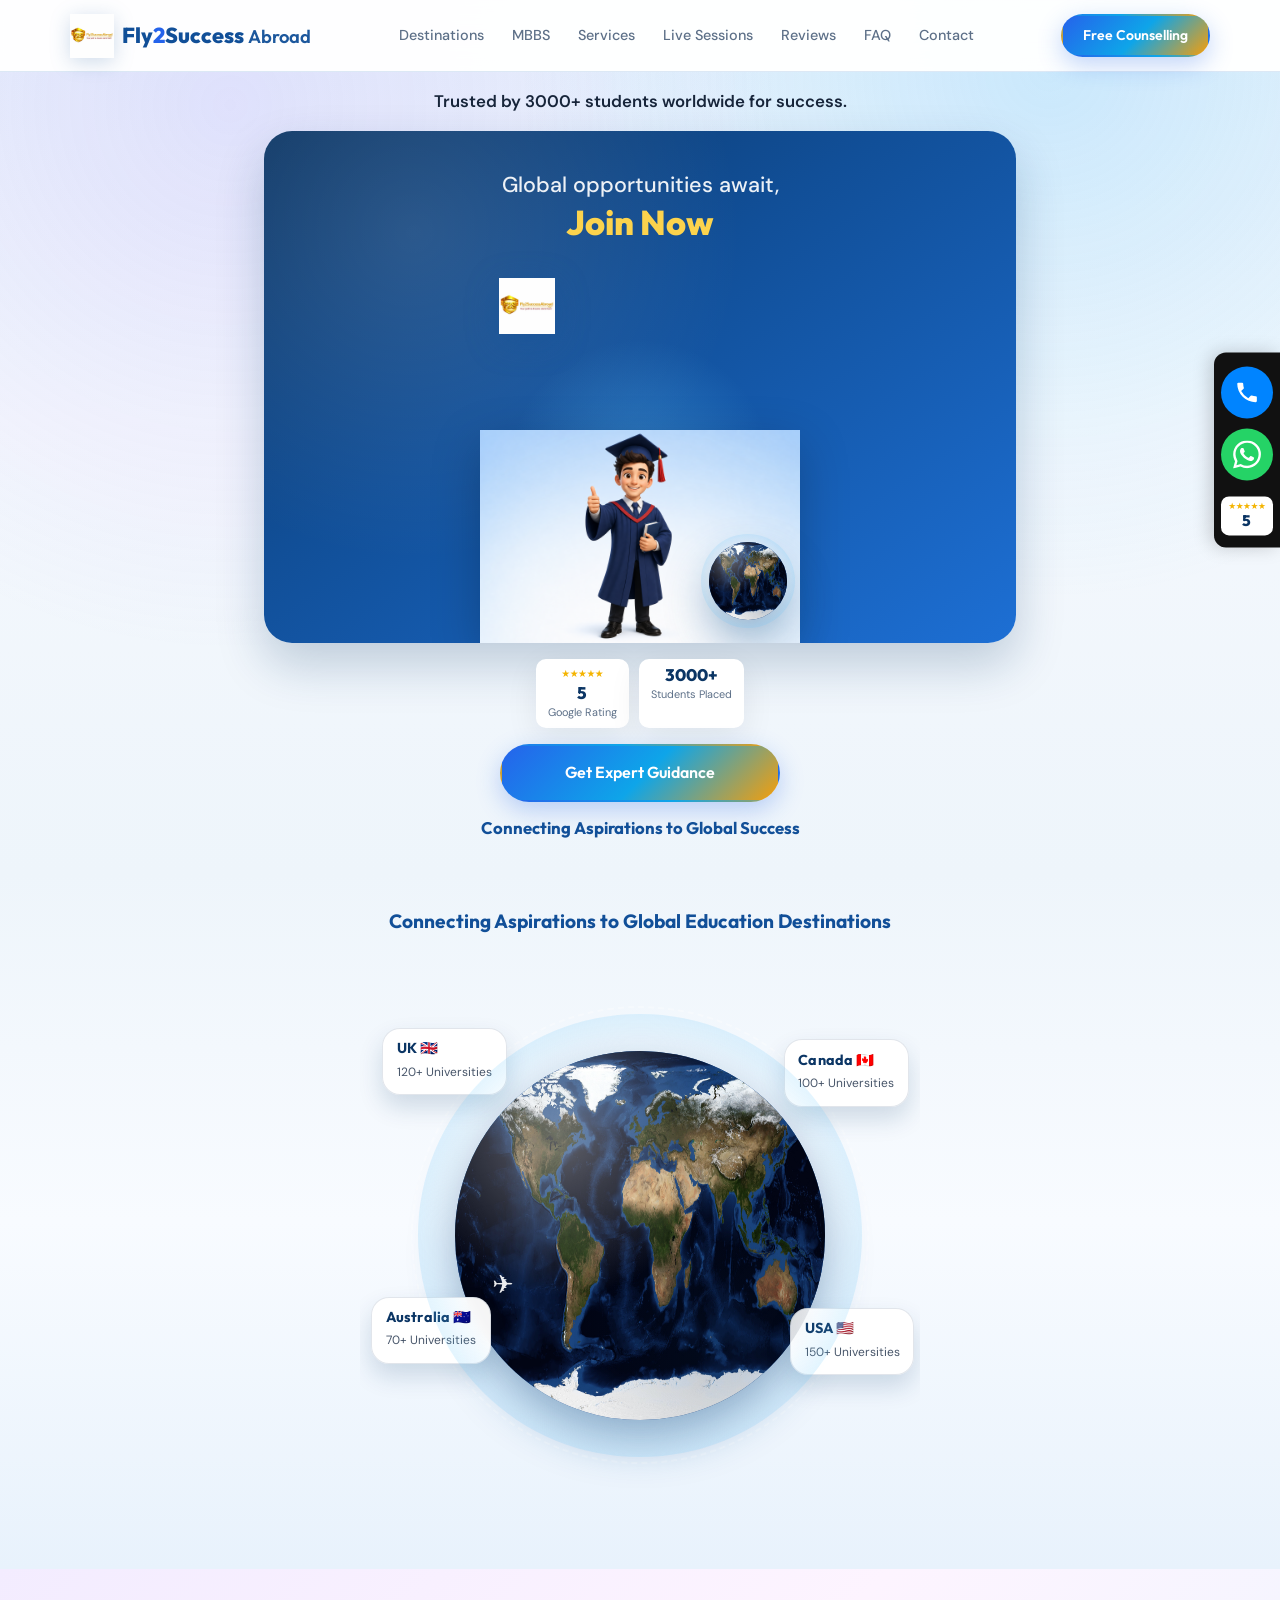
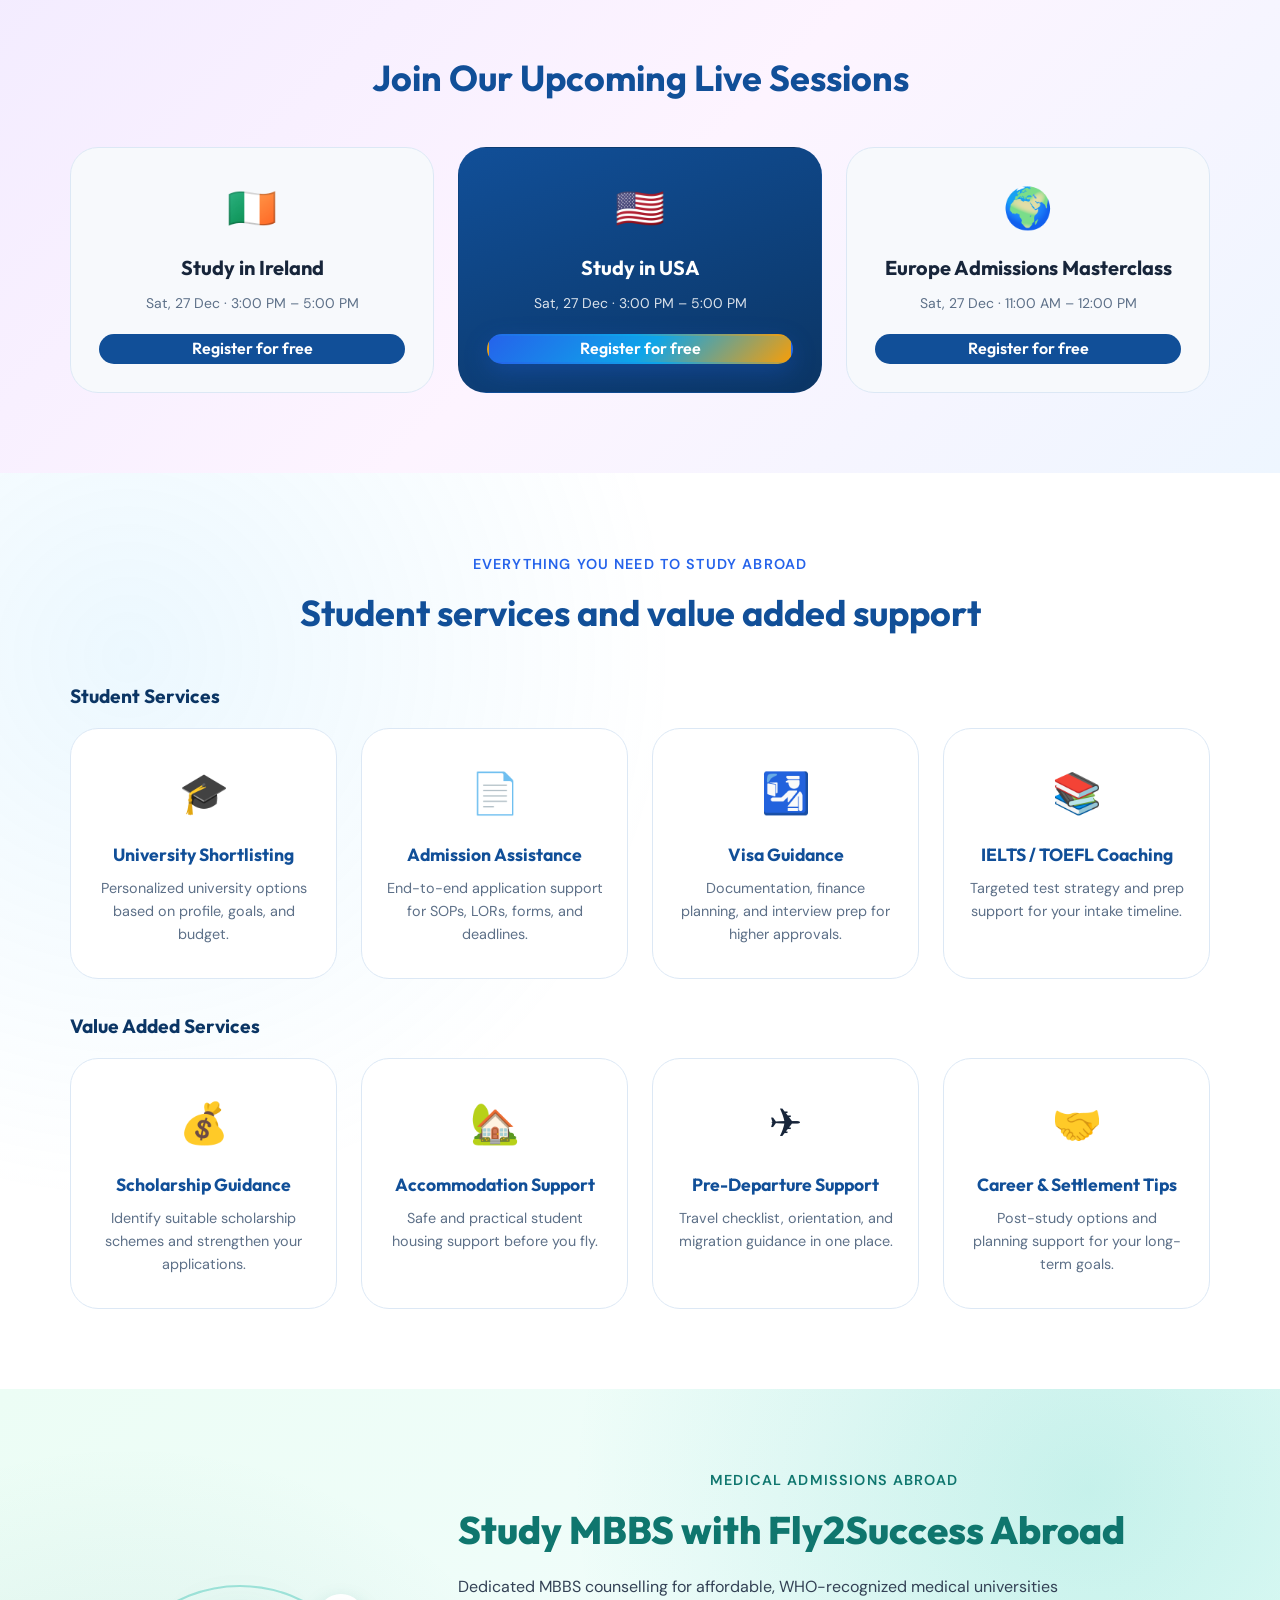
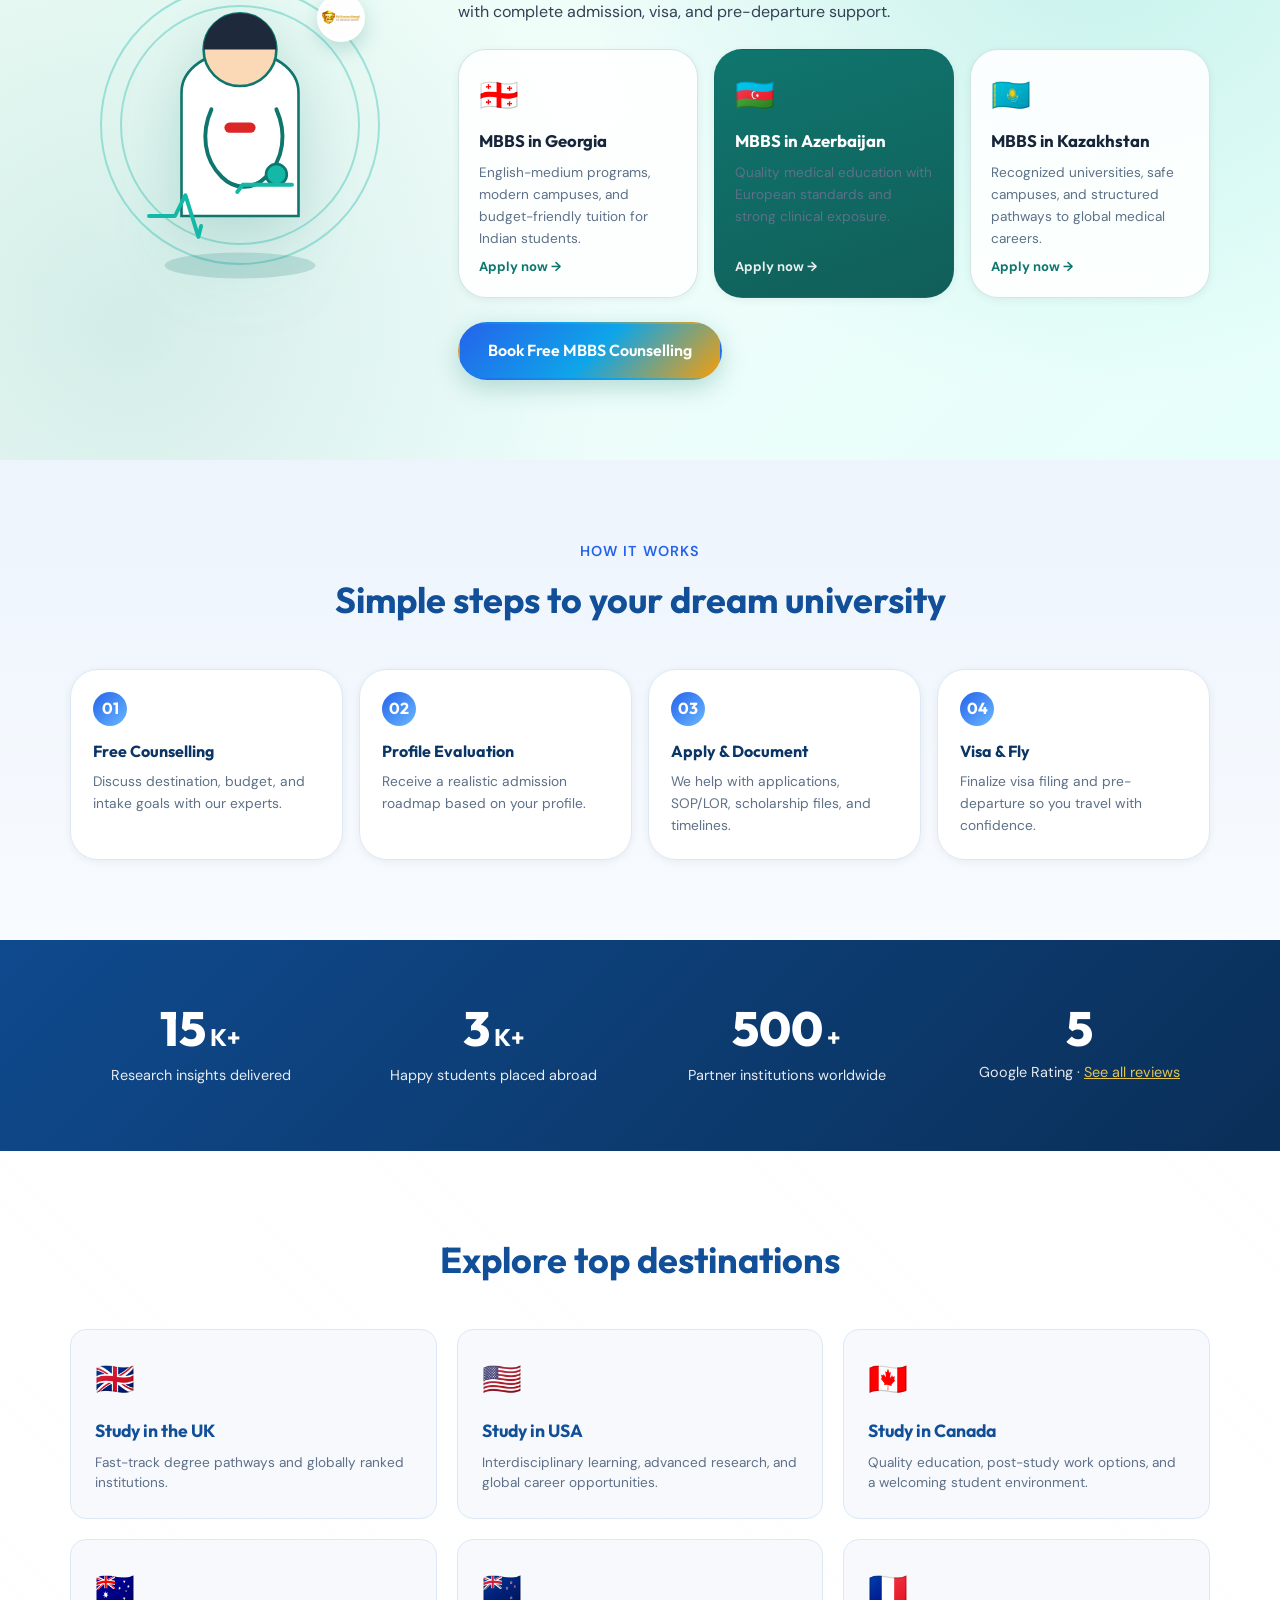
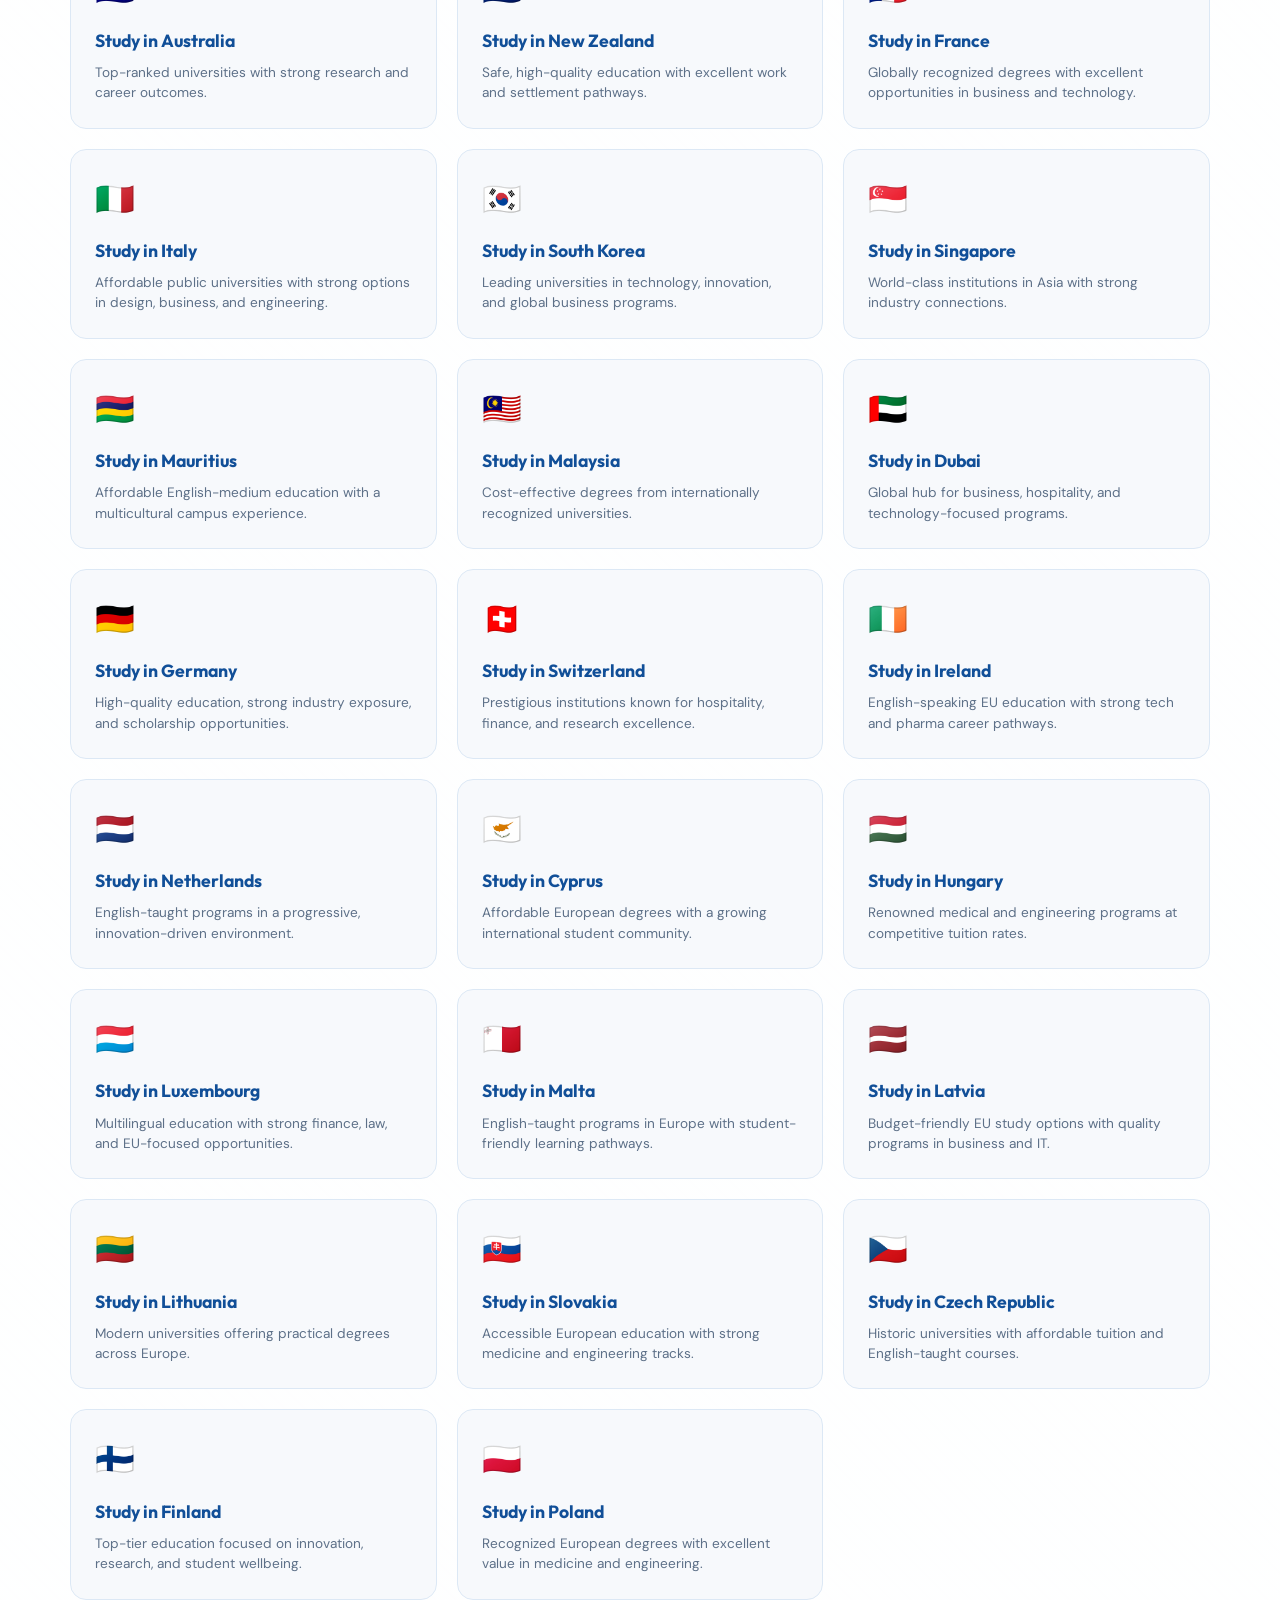
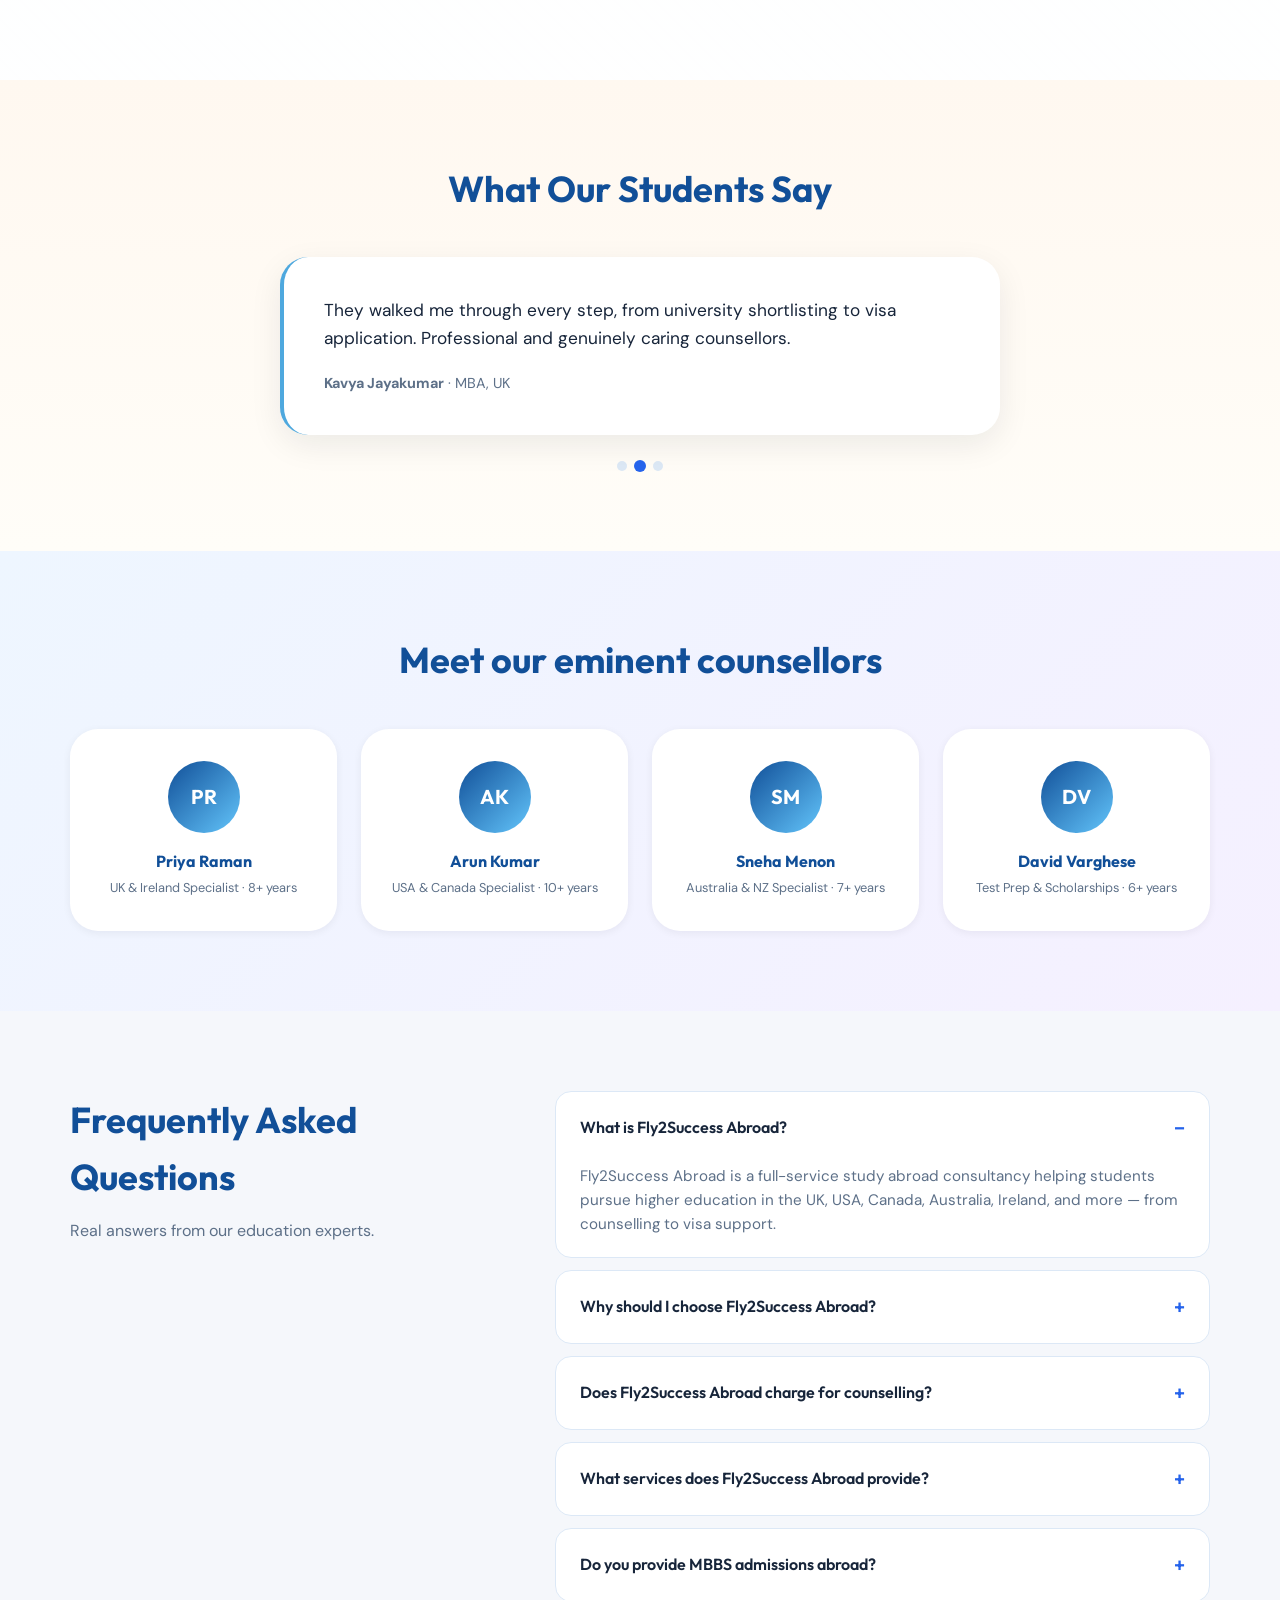
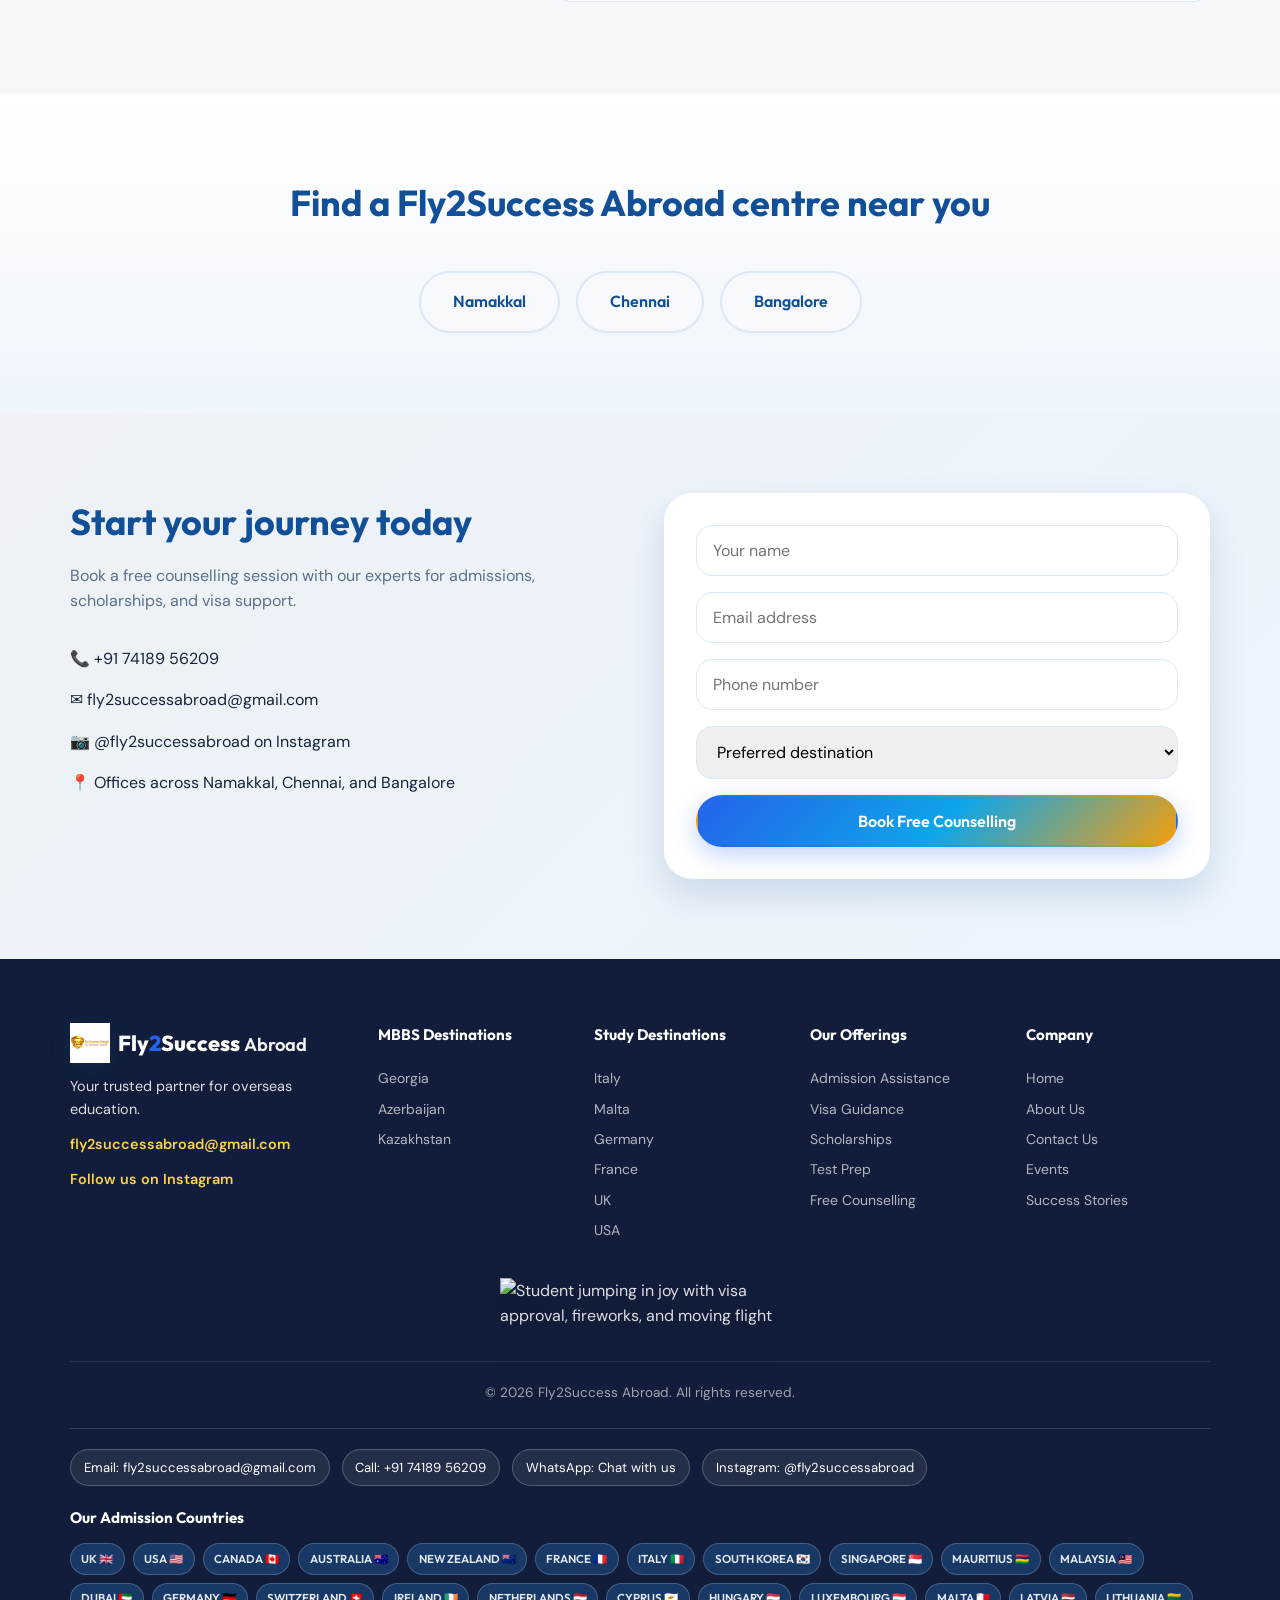
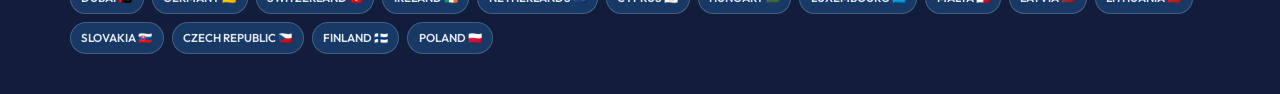
==== commit b18582fb: "Replace static hero banner with animated mascot and spinning globe. Fix mobile cropping with a respo" ====
--- a/web_site/index.html
+++ b/web_site/index.html
@@ -36,22 +36,48 @@
   <main>
     <section class="hero-welcome" id="counselling">
       <div class="container hero-welcome__inner reveal">
-        <div class="hero-welcome__logo-float" aria-hidden="true">
-          <img src="images/logo.png" alt="" class="hero-welcome__logo-orbit" width="72" height="72" />
-        </div>
         <div class="hero-welcome__confetti" aria-hidden="true">
           <span></span><span></span><span></span><span></span><span></span><span></span>
           <span></span><span></span><span></span><span></span><span></span><span></span>
         </div>
         <p class="hero-welcome__eyebrow">Trusted by 3000+ students worldwide for success.</p>
-        <div class="hero-welcome__banner-wrap">
-          <img
-            src="images/welcome-banner.png"
-            alt="Welcome to Fly2Success Abroad — your success journey starts here"
-            class="hero-welcome__banner"
-            width="960"
-            height="540"
-          />
+        <div class="hero-welcome__stage">
+          <div class="hero-welcome__panel">
+            <div class="hero-welcome__headlines" aria-live="polite">
+              <h1 class="hero-welcome__title">
+                <span class="hero-welcome__title-line is-active">
+                  <em>Give wings to your overseas dreams</em>
+                  <strong>we'll help you fly</strong>
+                </span>
+                <span class="hero-welcome__title-line">
+                  <em>Global opportunities await,</em>
+                  <strong>join now</strong>
+                </span>
+                <span class="hero-welcome__title-line">
+                  <em>Welcome to Fly2Success Abroad</em>
+                  <strong>your journey starts here</strong>
+                </span>
+              </h1>
+            </div>
+            <div class="hero-welcome__visual">
+              <div class="hero-welcome__glow" aria-hidden="true"></div>
+              <img
+                src="images/welcome-mascot.png"
+                alt="Fly2Success Abroad graduate mascot giving a thumbs up"
+                class="hero-welcome__mascot"
+                width="320"
+                height="480"
+              />
+              <div class="hero-welcome__mini-globe globe-real globe-real--sm" aria-hidden="true">
+                <div class="globe-real__atmosphere"></div>
+                <div class="globe-real__sphere">
+                  <div class="globe-real__map"></div>
+                </div>
+                <div class="globe-real__shine"></div>
+              </div>
+              <img src="images/logo.png" alt="" class="hero-welcome__logo-badge" width="56" height="56" />
+            </div>
+          </div>
         </div>
         <div class="hero-welcome__badges-row">
           <div class="hero-welcome__badge hero-welcome__badge--google">
@@ -71,9 +97,16 @@
 
     <section class="hero-showcase section-tone--globe">
       <div class="container reveal">
+        <p class="hero-showcase__tagline">Connecting Aspirations to Global Education Destinations</p>
         <div class="hero__globe-showcase">
-          <div class="hero__globe" aria-hidden="true">
-            <img src="images/hero-globe-reference.png" alt="" class="hero__globe-image" />
+          <div class="globe-real globe-real--lg" aria-hidden="true">
+            <div class="globe-real__orbit"></div>
+            <div class="globe-real__atmosphere"></div>
+            <div class="globe-real__sphere">
+              <div class="globe-real__map"></div>
+            </div>
+            <div class="globe-real__shine"></div>
+            <span class="globe-real__plane">✈</span>
           </div>
           <article class="hero__country-card hero__country-card--uk">
             <strong>UK 🇬🇧</strong>
--- a/web_site/css/styles.css
+++ b/web_site/css/styles.css
@@ -1,21 +1,23 @@
 :root {
   --color-primary: #114f98;
   --color-primary-dark: #0b3564;
-  --color-accent: #0f6de2;
-  --color-accent-hover: #0a5dc4;
+  --color-accent: #2563eb;
+  --color-accent-hover: #1d4ed8;
   --color-sky: #63c5fb;
-  --color-bg: #f2f6fb;
+  --color-warm: #fff8f0;
+  --color-mint: #ecfdf5;
+  --color-bg: #f7f9fc;
   --color-surface: #ffffff;
   --color-text: #17253a;
   --color-text-muted: #5d7088;
-  --color-border: #d9e5f2;
+  --color-border: #dce8f5;
   --font-display: "Outfit", system-ui, sans-serif;
   --font-body: "DM Sans", system-ui, sans-serif;
-  --shadow-sm: 0 1px 3px rgba(15, 23, 42, 0.08);
-  --shadow-md: 0 8px 30px rgba(15, 23, 42, 0.1);
-  --shadow-lg: 0 20px 50px rgba(13, 79, 139, 0.15);
-  --radius: 12px;
-  --radius-lg: 20px;
+  --shadow-sm: 0 2px 8px rgba(15, 23, 42, 0.06);
+  --shadow-md: 0 10px 32px rgba(15, 23, 42, 0.08);
+  --shadow-lg: 0 24px 56px rgba(13, 79, 139, 0.14);
+  --radius: 16px;
+  --radius-lg: 28px;
   --header-h: 72px;
 }
 
@@ -84,13 +86,13 @@
 }
 
 .btn--primary {
-  background: linear-gradient(135deg, var(--color-accent), #f48c06);
+  background: linear-gradient(135deg, #2563eb 0%, #0ea5e9 52%, #f59e0b 100%);
   color: #fff;
-  box-shadow: 0 4px 20px rgba(232, 93, 4, 0.35);
+  box-shadow: 0 8px 24px rgba(37, 99, 235, 0.28);
 }
 
 .btn--primary:hover {
-  background: linear-gradient(135deg, var(--color-accent-hover), #e07b05);
+  background: linear-gradient(135deg, #1d4ed8 0%, #0284c7 52%, #d97706 100%);
 }
 
 .btn--secondary {
@@ -338,80 +340,165 @@
 
 .hero__globe-showcase {
   position: relative;
-  width: min(560px, 92vw);
+  width: min(560px, 100%);
+  max-width: 92vw;
   aspect-ratio: 1 / 1;
   margin-inline: auto;
-}
-
-.hero__globe {
+  overflow: hidden;
+}
+
+.hero-showcase__tagline {
+  text-align: center;
+  font-family: var(--font-display);
+  font-size: clamp(1rem, 3vw, 1.2rem);
+  font-weight: 700;
+  color: var(--color-primary);
+  margin-bottom: 1.5rem;
+  animation: welcomeSlideUp 0.65s 0.1s cubic-bezier(0.22, 1, 0.36, 1) both;
+}
+
+/* Real spinning globe */
+.globe-real {
+  position: relative;
+}
+
+.globe-real--lg {
   position: absolute;
-  inset: 17% 18%;
+  inset: 16% 17%;
   aspect-ratio: 1 / 1;
-  border-radius: 50%;
-  border: 3px solid rgba(255, 255, 255, 0.42);
-  box-shadow:
-    0 20px 45px rgba(13, 79, 139, 0.55),
-    inset -18px -10px 34px rgba(6, 40, 72, 0.45),
-    inset 12px 8px 30px rgba(255, 255, 255, 0.16);
-  overflow: hidden;
-}
-
-.hero__globe-image {
+}
+
+.globe-real--sm {
+  position: absolute;
+  right: 4%;
+  bottom: 6%;
+  width: clamp(56px, 16vw, 78px);
+  height: clamp(56px, 16vw, 78px);
+  z-index: 2;
+  animation: mascotGlobeBob 4s ease-in-out infinite;
+}
+
+.globe-real__sphere {
   width: 100%;
   height: 100%;
-  object-fit: cover;
-  object-position: center 46%;
-  transform: scale(1.35);
-  animation: globeSpin 26s linear infinite;
-}
-
-.hero__globe-showcase::before {
-  content: "";
+  border-radius: 50%;
+  overflow: hidden;
+  position: relative;
+  background: #1a5fb4;
+  box-shadow:
+    inset -22px -14px 44px rgba(0, 20, 60, 0.55),
+    inset 12px 10px 28px rgba(255, 255, 255, 0.14),
+    0 20px 45px rgba(13, 79, 139, 0.45);
+}
+
+.globe-real__map {
   position: absolute;
-  inset: 22% 10% 20% 8%;
-  border-top: 2px dashed rgba(255, 255, 255, 0.45);
-  border-radius: 999px;
+  width: 200%;
+  height: 100%;
+  left: 0;
+  top: 0;
+  background: url("../images/earth-map.jpg") repeat-x left center;
+  background-size: 50% 100%;
+  animation: earthScroll 22s linear infinite;
+}
+
+.globe-real__atmosphere {
+  position: absolute;
+  inset: -10%;
+  border-radius: 50%;
+  background: radial-gradient(circle, transparent 58%, rgba(99, 197, 251, 0.28) 78%, rgba(99, 197, 251, 0.06) 100%);
+  pointer-events: none;
+  z-index: 2;
+}
+
+.globe-real__shine {
+  position: absolute;
+  inset: 0;
+  border-radius: 50%;
+  background:
+    radial-gradient(circle at 28% 22%, rgba(255, 255, 255, 0.38), transparent 42%),
+    radial-gradient(circle at 72% 78%, rgba(5, 28, 56, 0.22), transparent 38%);
+  pointer-events: none;
+  z-index: 3;
+}
+
+.globe-real__orbit {
+  position: absolute;
+  inset: -12%;
+  border: 2px dashed rgba(255, 255, 255, 0.42);
+  border-radius: 50%;
   transform: rotate(-8deg);
   opacity: 0.75;
-}
-
-.hero__globe-showcase::after {
-  content: "✈";
+  animation: orbitSpin 20s linear infinite;
+  pointer-events: none;
+  z-index: 0;
+}
+
+.globe-real__plane {
   position: absolute;
-  font-size: 1.8rem;
-  color: rgba(255, 255, 255, 0.85);
-  left: 12%;
+  left: 10%;
   top: 58%;
-  animation: heroPlane 9s ease-in-out infinite;
-}
-
-.hero__globe::before {
-  content: "";
-  position: absolute;
-  inset: 0;
-  background: radial-gradient(circle at 18% 20%, rgba(255, 255, 255, 0.25), transparent 36%);
-  pointer-events: none;
-}
-
-.hero__globe::after {
-  content: "";
-  position: absolute;
-  inset: 0;
-  background:
-    radial-gradient(circle at 30% 25%, rgba(255, 255, 255, 0.26), transparent 38%),
-    radial-gradient(circle at 62% 74%, rgba(5, 28, 56, 0.3), transparent 44%);
-  pointer-events: none;
+  font-size: clamp(1.1rem, 3vw, 1.6rem);
+  color: rgba(255, 255, 255, 0.92);
+  z-index: 4;
+  filter: drop-shadow(0 4px 8px rgba(0, 0, 0, 0.25));
+  animation: globePlaneOrbit 11s ease-in-out infinite;
+}
+
+@keyframes earthScroll {
+  from {
+    transform: translateX(0);
+  }
+  to {
+    transform: translateX(-50%);
+  }
+}
+
+@keyframes orbitSpin {
+  from {
+    transform: rotate(-8deg);
+  }
+  to {
+    transform: rotate(352deg);
+  }
+}
+
+@keyframes globePlaneOrbit {
+  0% {
+    transform: translate(0, 0) rotate(-14deg) scale(0.9);
+    opacity: 0.35;
+  }
+  50% {
+    transform: translate(58%, -42%) rotate(8deg) scale(1);
+    opacity: 1;
+  }
+  100% {
+    transform: translate(95%, -18%) rotate(18deg) scale(0.92);
+    opacity: 0.25;
+  }
+}
+
+@keyframes mascotGlobeBob {
+  0%,
+  100% {
+    transform: translateY(0);
+  }
+  50% {
+    transform: translateY(-6px);
+  }
 }
 
 .hero__country-card {
   position: absolute;
-  min-width: 140px;
+  min-width: 120px;
+  max-width: 42%;
   padding: 0.7rem 0.85rem;
-  border-radius: 14px;
-  background: rgba(255, 255, 255, 0.93);
-  border: 1px solid rgba(148, 163, 184, 0.35);
-  box-shadow: 0 10px 22px rgba(8, 58, 102, 0.2);
-  backdrop-filter: blur(4px);
+  border-radius: 18px;
+  background: rgba(255, 255, 255, 0.96);
+  border: 1px solid rgba(148, 163, 184, 0.28);
+  box-shadow: 0 12px 24px rgba(8, 58, 102, 0.16);
+  backdrop-filter: blur(6px);
+  animation: countryCardFloat 5s ease-in-out infinite;
 }
 
 .hero__country-card strong {
@@ -449,29 +536,16 @@
 .hero__country-card--usa {
   right: 1%;
   bottom: 26%;
-}
-
-@keyframes globeSpin {
-  from {
-    transform: rotate(0deg) scale(1);
-  }
-  to {
-    transform: rotate(360deg) scale(1);
-  }
-}
-
-@keyframes heroPlane {
-  0% {
-    transform: translate(0, 0) rotate(-12deg) scale(0.92);
-    opacity: 0.4;
+  animation-delay: 1.5s;
+}
+
+@keyframes countryCardFloat {
+  0%,
+  100% {
+    transform: translateY(0);
   }
   50% {
-    transform: translate(205px, -120px) rotate(6deg) scale(1);
-    opacity: 1;
-  }
-  100% {
-    transform: translate(350px, -78px) rotate(16deg) scale(0.96);
-    opacity: 0.2;
+    transform: translateY(-6px);
   }
 }
 
@@ -520,7 +594,7 @@
 }
 
 .session-card:hover {
-  transform: translateY(-4px);
+  transform: translateY(-6px);
   box-shadow: var(--shadow-md);
 }
 
@@ -1186,8 +1260,13 @@
 }
 
 @media (prefers-reduced-motion: reduce) {
-  .hero__globe-image,
-  .hero__globe-showcase::after {
+  .globe-real__map,
+  .globe-real__orbit,
+  .globe-real__plane,
+  .hero__country-card,
+  .hero-welcome__mascot,
+  .hero-welcome__logo-badge,
+  .hero-welcome__mini-globe {
     animation: none;
   }
 
@@ -1195,12 +1274,13 @@
     transform: none;
   }
 
-  .hero-welcome__banner-wrap,
+  .hero-welcome__stage,
   .hero-welcome__badge,
   .hero-welcome__cta,
   .hero-welcome__footer,
   .hero-welcome__eyebrow,
-  .hero-welcome__confetti span {
+  .hero-welcome__confetti span,
+  .hero-welcome__title-line.is-active {
     animation: none;
   }
 }
@@ -1254,16 +1334,13 @@
   }
 
   .hero-showcase .hero__globe-showcase {
-    width: min(520px, 94vw);
-  }
-
-  .hero-showcase .hero__globe-showcase::before {
-    inset: 25% 9% 22% 10%;
+    width: min(360px, 88vw);
   }
 
   .hero-showcase .hero__country-card {
-    min-width: 122px;
-    padding: 0.55rem 0.65rem;
+    min-width: 108px;
+    max-width: 44%;
+    padding: 0.5rem 0.6rem;
   }
 
   .hero-showcase .hero__country-card strong {
@@ -1291,9 +1368,10 @@
 /* Hero welcome (inline, like palaniveloverseas.com) */
 .hero-welcome {
   position: relative;
-  padding: calc(var(--header-h) + 1.25rem) 0 2rem;
+  padding: calc(var(--header-h) + 1rem) 0 2rem;
   background:
-    radial-gradient(circle at 50% 18%, rgba(99, 197, 251, 0.28), transparent 52%),
+    radial-gradient(circle at 18% 12%, rgba(167, 139, 250, 0.18), transparent 42%),
+    radial-gradient(circle at 82% 8%, rgba(99, 197, 251, 0.24), transparent 40%),
     linear-gradient(180deg, #e8f2fc 0%, #f4f8fd 48%, #eef5fb 100%);
   overflow: hidden;
 }
@@ -1303,6 +1381,7 @@
   width: min(760px, 100%);
   margin-inline: auto;
   text-align: center;
+  padding-inline: 0.25rem;
 }
 
 .hero-welcome__eyebrow {
@@ -1313,6 +1392,106 @@
   font-weight: 600;
   color: var(--color-text);
   animation: welcomeSlideUp 0.65s 0.05s cubic-bezier(0.22, 1, 0.36, 1) both;
+}
+
+.hero-welcome__stage {
+  position: relative;
+  z-index: 1;
+  width: 100%;
+  animation: welcomeBannerIn 0.9s 0.15s cubic-bezier(0.22, 1, 0.36, 1) both;
+}
+
+.hero-welcome__panel {
+  position: relative;
+  overflow: hidden;
+  border-radius: var(--radius-lg);
+  background:
+    radial-gradient(circle at 20% 20%, rgba(255, 255, 255, 0.12), transparent 45%),
+    linear-gradient(145deg, #0b3564 0%, #114f98 42%, #1d6fd4 100%);
+  box-shadow: 0 22px 48px rgba(11, 53, 100, 0.22);
+  padding: clamp(1rem, 4vw, 1.75rem) clamp(0.75rem, 3vw, 1.5rem) 0;
+}
+
+.hero-welcome__headlines {
+  min-height: clamp(4.5rem, 18vw, 6rem);
+  display: flex;
+  align-items: center;
+  justify-content: center;
+  margin-bottom: 0.5rem;
+}
+
+.hero-welcome__title {
+  margin: 0;
+  width: 100%;
+}
+
+.hero-welcome__title-line {
+  display: none;
+  flex-direction: column;
+  align-items: center;
+  gap: 0.2rem;
+  padding-inline: 0.5rem;
+}
+
+.hero-welcome__title-line.is-active {
+  display: flex;
+  animation: headlineSwap 0.65s cubic-bezier(0.22, 1, 0.36, 1) both;
+}
+
+.hero-welcome__title-line em {
+  font-style: normal;
+  font-size: clamp(0.95rem, 3.8vw, 1.35rem);
+  font-weight: 500;
+  color: rgba(255, 255, 255, 0.92);
+  line-height: 1.35;
+}
+
+.hero-welcome__title-line strong {
+  font-family: var(--font-display);
+  font-size: clamp(1.35rem, 6vw, 2.15rem);
+  font-weight: 800;
+  color: #fcd34d;
+  line-height: 1.15;
+  text-transform: capitalize;
+}
+
+.hero-welcome__visual {
+  position: relative;
+  width: min(320px, 78vw);
+  margin: 0.25rem auto 0;
+  aspect-ratio: 4 / 5;
+  max-height: min(52vh, 380px);
+}
+
+.hero-welcome__glow {
+  position: absolute;
+  inset: 18% 8% 8%;
+  border-radius: 50%;
+  background: radial-gradient(circle, rgba(99, 197, 251, 0.35), transparent 68%);
+  animation: welcomeGlowPulse 4.5s ease-in-out infinite;
+}
+
+.hero-welcome__mascot {
+  position: relative;
+  z-index: 1;
+  width: 100%;
+  height: 100%;
+  object-fit: contain;
+  object-position: center bottom;
+  animation: mascotFloat 3.6s ease-in-out infinite;
+  filter: drop-shadow(0 16px 24px rgba(0, 0, 0, 0.22));
+}
+
+.hero-welcome__logo-badge {
+  position: absolute;
+  top: 4%;
+  left: 6%;
+  z-index: 3;
+  width: clamp(44px, 12vw, 56px);
+  height: auto;
+  object-fit: contain;
+  filter: drop-shadow(0 8px 16px rgba(17, 79, 152, 0.35));
+  animation: logoOrbit 5s ease-in-out infinite;
 }
 
 .hero-welcome__confetti {
@@ -1346,24 +1525,6 @@
 .hero-welcome__confetti span:nth-child(11) { left: 44%; background: #ffd166; animation-delay: 4s; }
 .hero-welcome__confetti span:nth-child(12) { left: 74%; background: #06d6a0; animation-delay: 4.4s; }
 
-.hero-welcome__banner-wrap {
-  position: relative;
-  z-index: 1;
-  margin: 0 auto;
-  border-radius: 18px;
-  overflow: hidden;
-  box-shadow: 0 18px 40px rgba(11, 53, 100, 0.18);
-  animation: welcomeBannerIn 0.9s 0.15s cubic-bezier(0.22, 1, 0.36, 1) both, welcomeBannerFloat 4s 1.1s ease-in-out infinite;
-}
-
-.hero-welcome__banner {
-  display: block;
-  width: 100%;
-  height: auto;
-  aspect-ratio: 16 / 9;
-  object-fit: cover;
-}
-
 .hero-welcome__badges-row {
   position: relative;
   z-index: 1;
@@ -1452,7 +1613,7 @@
 @keyframes welcomeBannerIn {
   from {
     opacity: 0;
-    transform: translateY(28px) scale(0.94);
+    transform: translateY(28px) scale(0.96);
   }
   to {
     opacity: 1;
@@ -1460,13 +1621,36 @@
   }
 }
 
-@keyframes welcomeBannerFloat {
+@keyframes headlineSwap {
+  from {
+    opacity: 0;
+    transform: translateY(16px);
+  }
+  to {
+    opacity: 1;
+    transform: translateY(0);
+  }
+}
+
+@keyframes mascotFloat {
   0%,
   100% {
     transform: translateY(0);
   }
   50% {
-    transform: translateY(-8px);
+    transform: translateY(-10px);
+  }
+}
+
+@keyframes welcomeGlowPulse {
+  0%,
+  100% {
+    opacity: 0.75;
+    transform: scale(1);
+  }
+  50% {
+    opacity: 1;
+    transform: scale(1.04);
   }
 }
 
@@ -1548,16 +1732,17 @@
     padding: calc(var(--header-h) + 0.75rem) 0 1.5rem;
   }
 
-  .hero-welcome__banner-wrap {
-    border-radius: 14px;
-    animation: welcomeBannerIn 0.9s 0.15s cubic-bezier(0.22, 1, 0.36, 1) both;
-  }
-
-  .hero-welcome__banner {
-    aspect-ratio: auto;
-    max-height: min(42vh, 320px);
-    object-fit: contain;
-    background: #0b3564;
+  .hero-welcome__panel {
+    padding-bottom: 0;
+  }
+
+  .hero-welcome__visual {
+    width: min(280px, 72vw);
+    max-height: min(46vh, 320px);
+  }
+
+  .hero-welcome__headlines {
+    min-height: 4.25rem;
   }
 
   .hero-welcome__badges-row {
@@ -1590,13 +1775,14 @@
   }
 
   .hero-showcase .hero__globe-showcase {
-    width: min(520px, 94vw);
+    width: min(340px, 86vw);
   }
 }
 
 @media (max-width: 480px) {
-  .hero-welcome__banner {
-    max-height: min(36vh, 260px);
+  .hero-welcome__visual {
+    width: min(240px, 78vw);
+    max-height: min(40vh, 280px);
   }
 
   .hero-welcome__badge {
@@ -1651,22 +1837,6 @@
   50% {
     transform: translateY(-4px) rotate(-2deg);
   }
-}
-
-.hero-welcome__logo-float {
-  position: absolute;
-  top: 0.5rem;
-  left: 0.5rem;
-  z-index: 2;
-  pointer-events: none;
-}
-
-.hero-welcome__logo-orbit {
-  width: 56px;
-  height: 56px;
-  object-fit: contain;
-  filter: drop-shadow(0 8px 16px rgba(17, 79, 152, 0.25));
-  animation: logoOrbit 5s ease-in-out infinite;
 }
 
 @keyframes logoOrbit {
@@ -1951,7 +2121,7 @@
   }
 
   .logo__image,
-  .hero-welcome__logo-orbit,
+  .hero-welcome__logo-badge,
   .mbbs-doctor__svg,
   .mbbs-doctor__stethoscope,
   .mbbs-doctor__ecg,
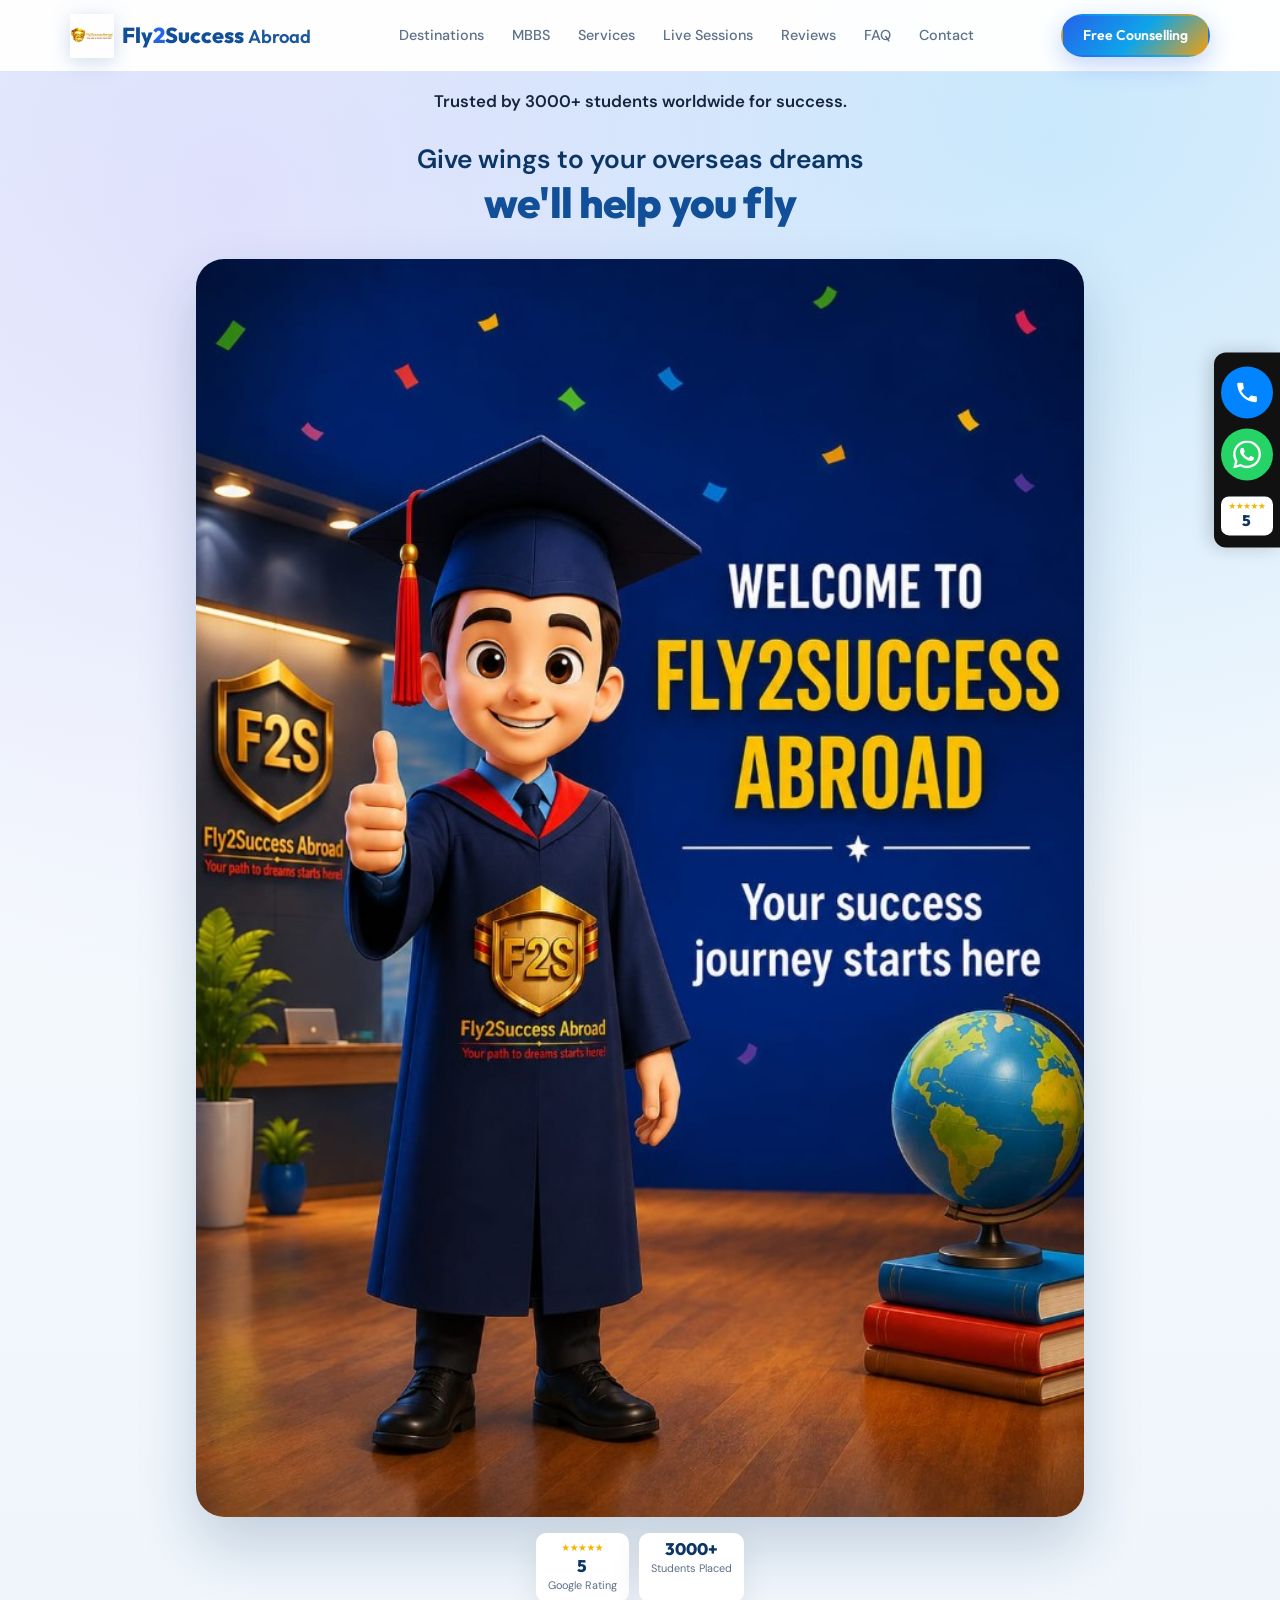
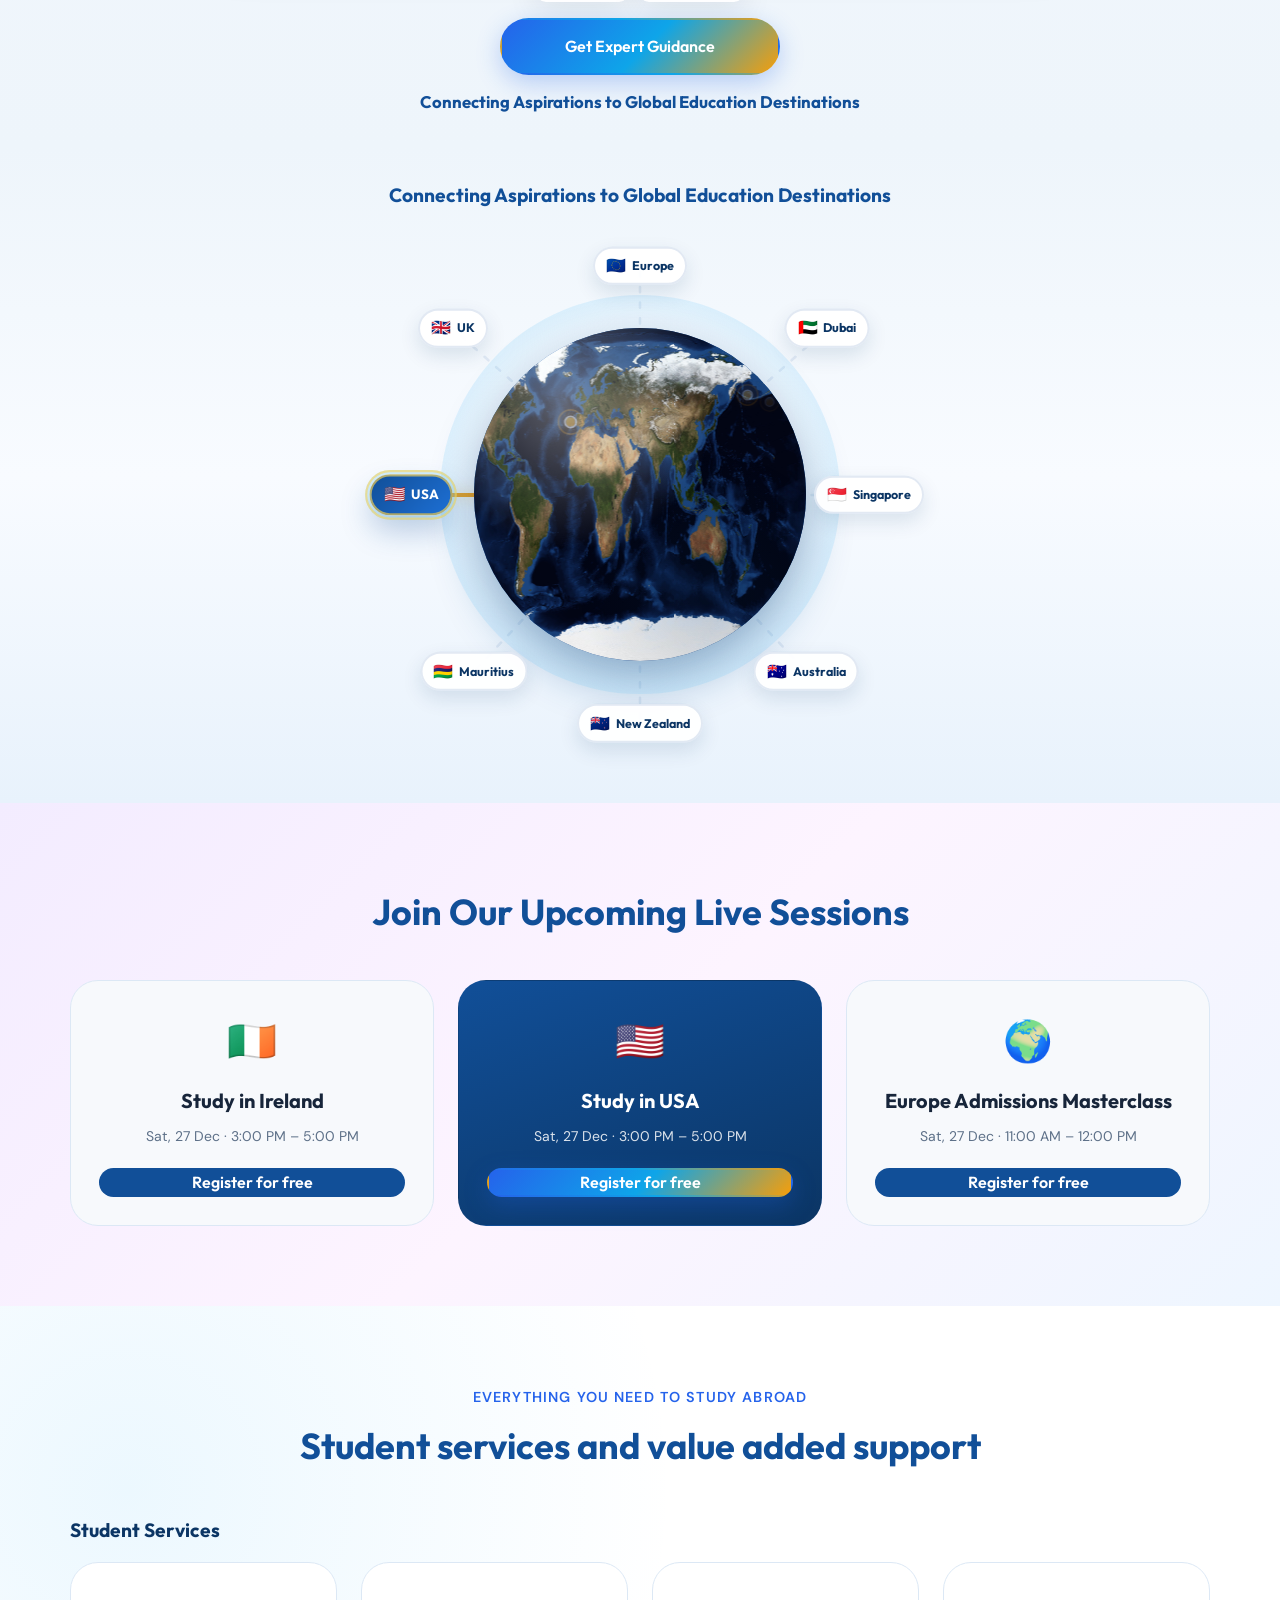
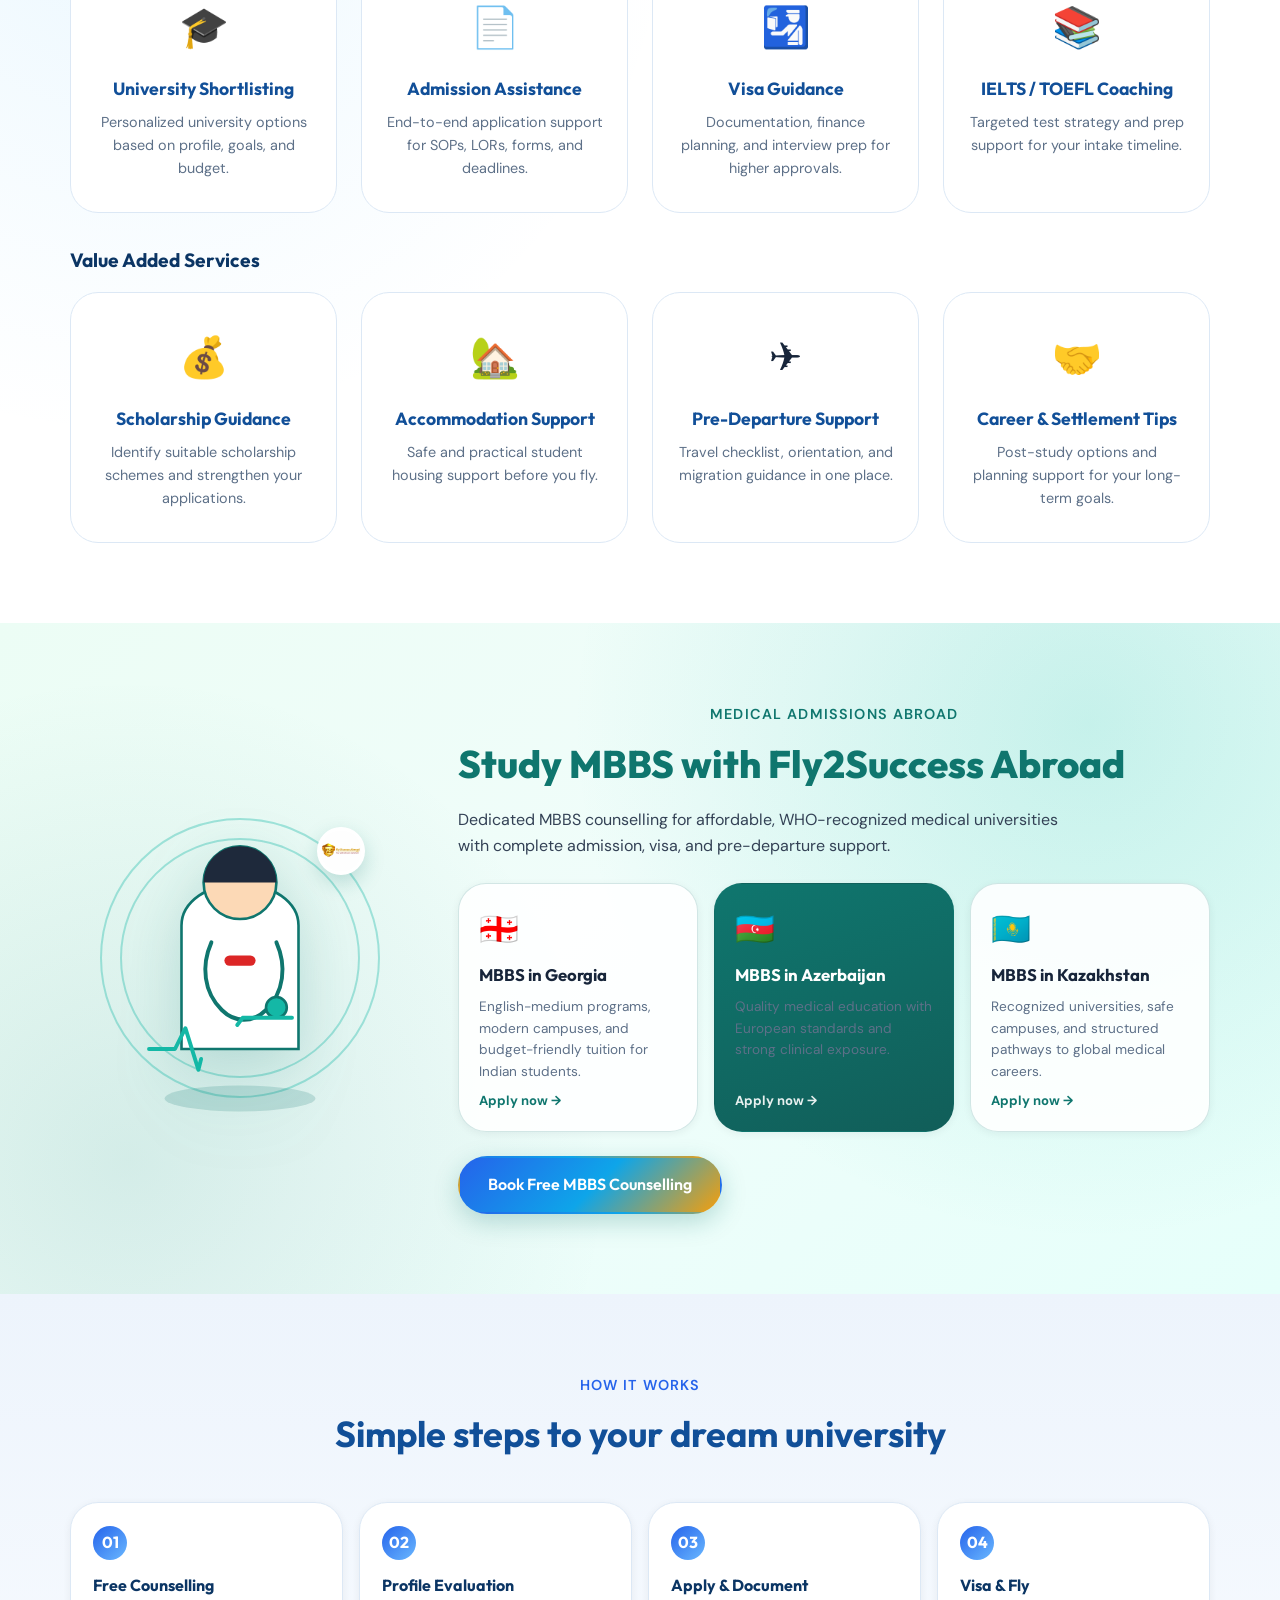
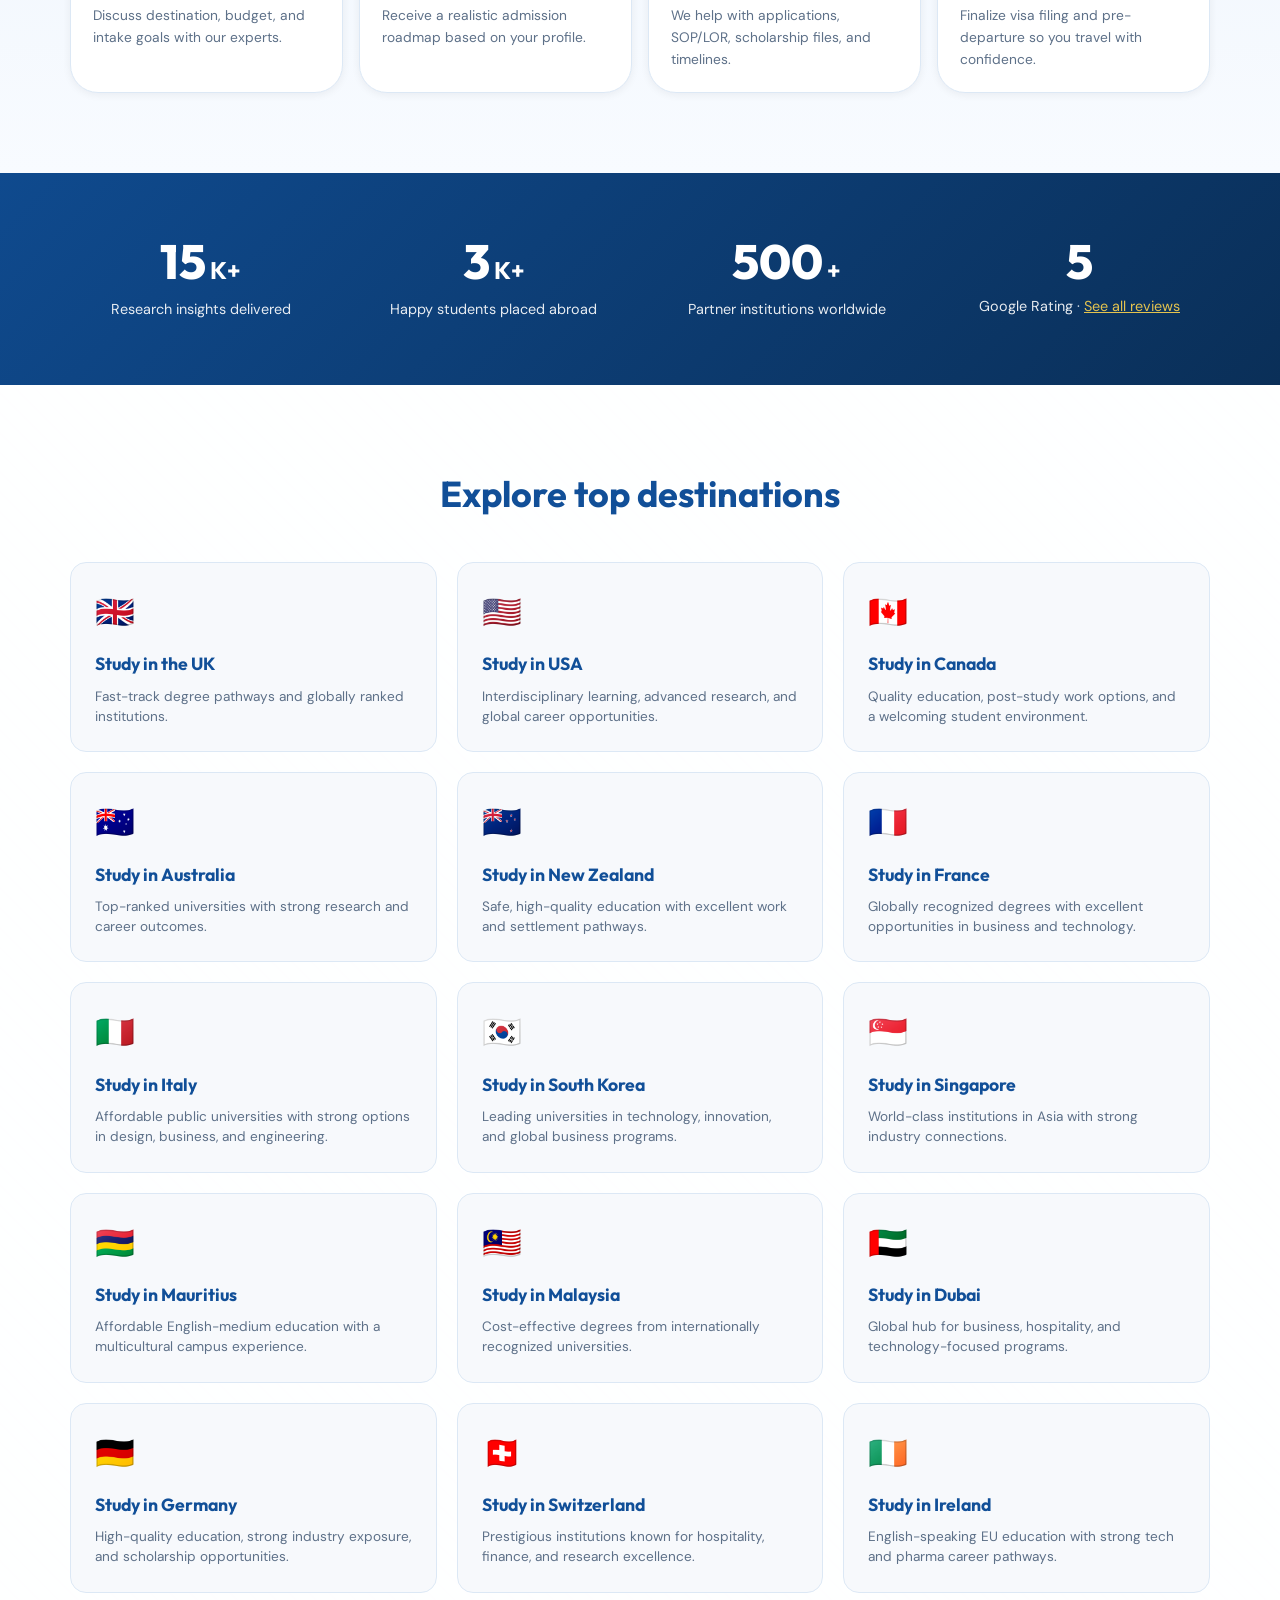
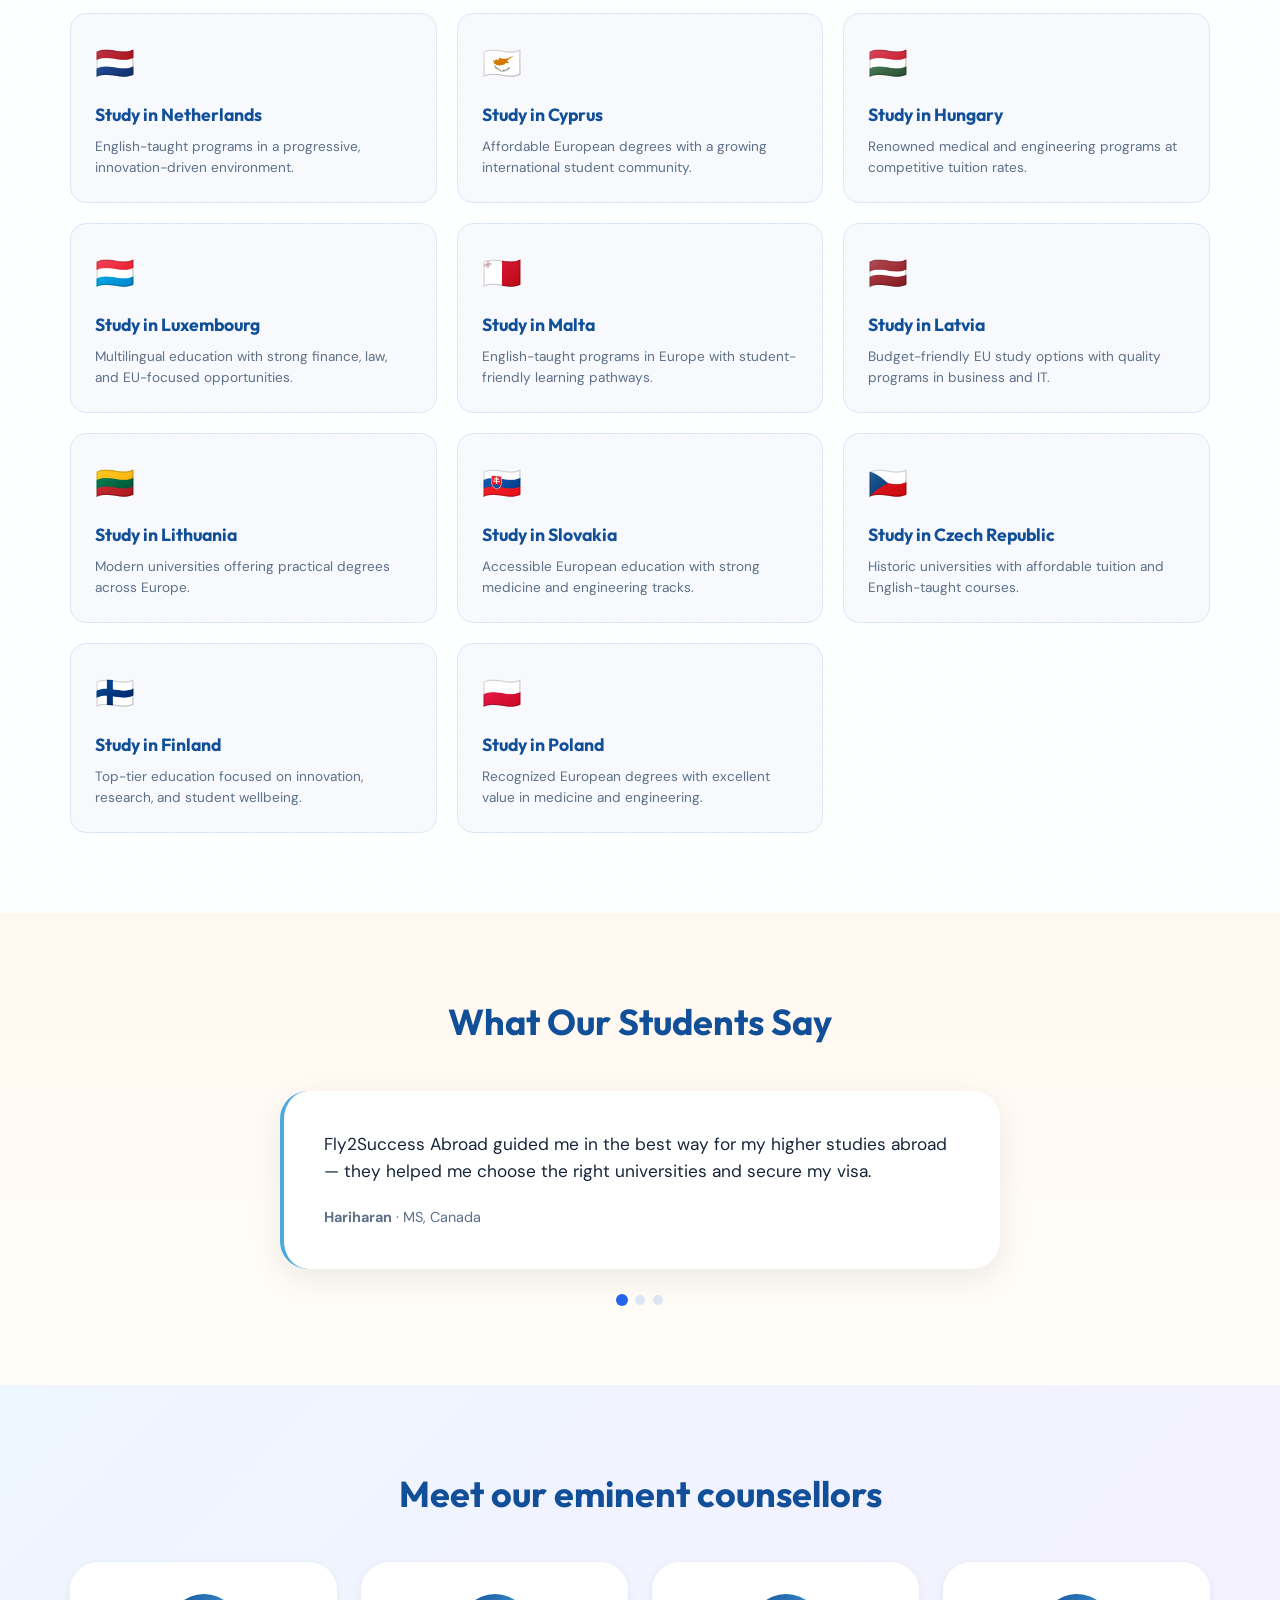
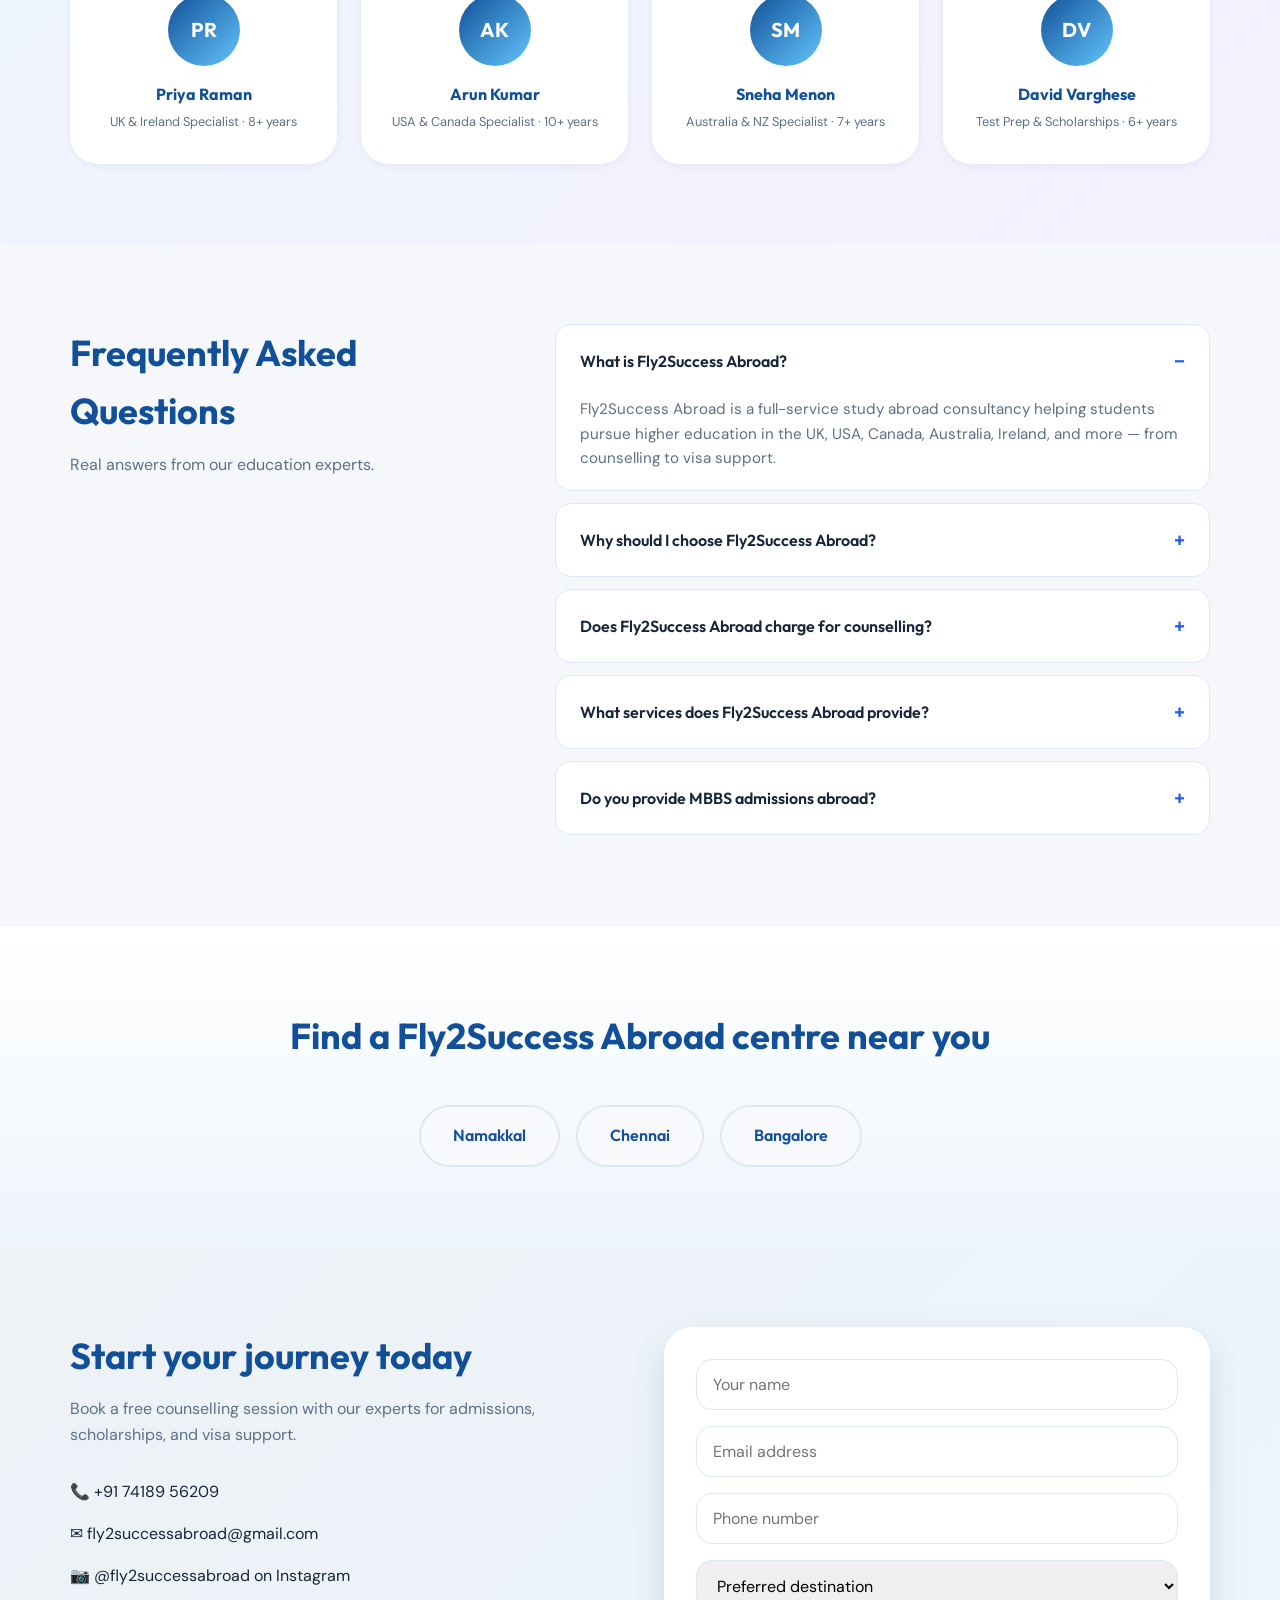
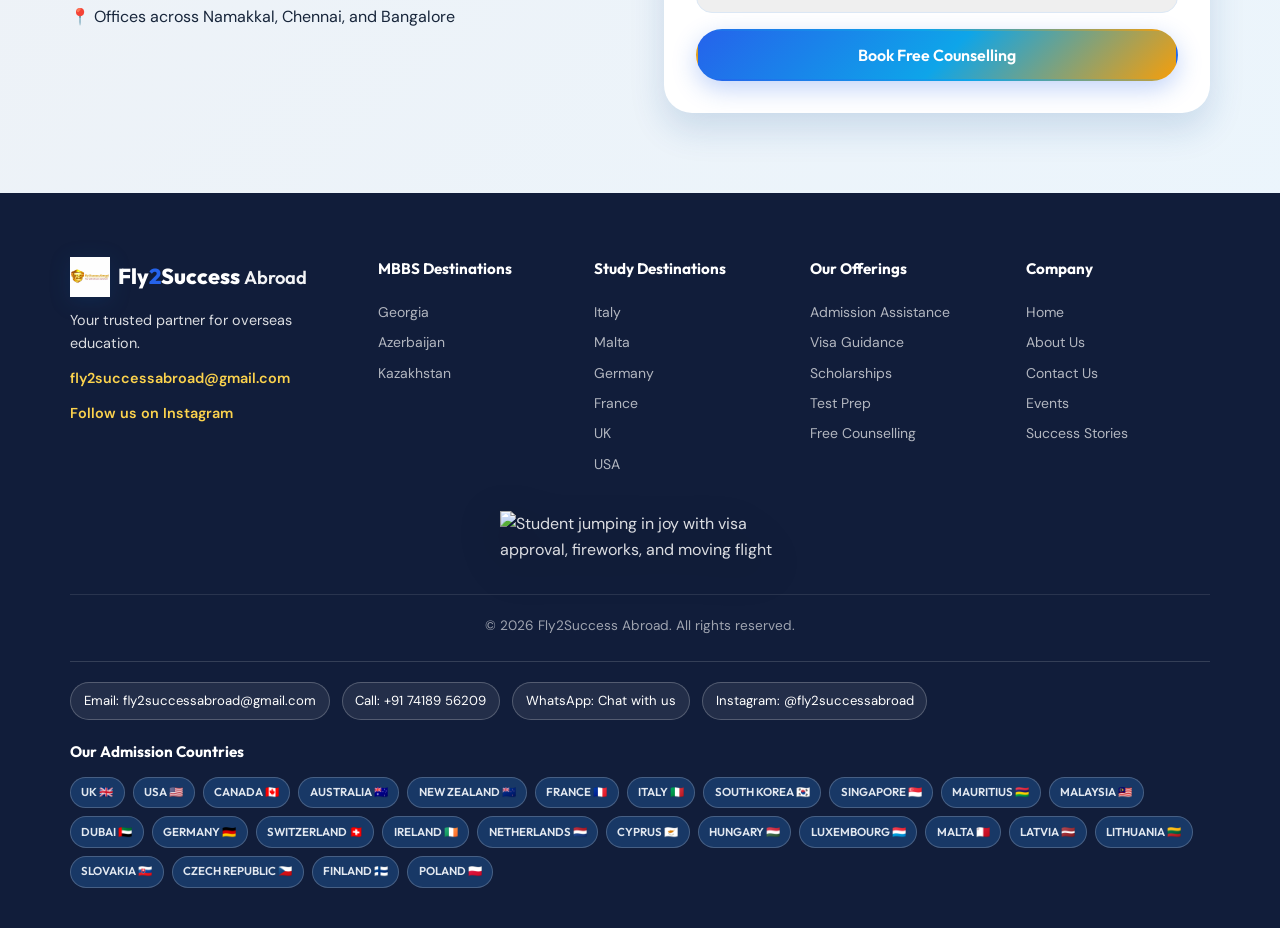
==== commit 94f630ce: "Redesign hero like Palanivel and add interactive rotating globe. Use full welcome banner with smooth" ====
--- a/web_site/index.html
+++ b/web_site/index.html
@@ -41,43 +41,27 @@
           <span></span><span></span><span></span><span></span><span></span><span></span>
         </div>
         <p class="hero-welcome__eyebrow">Trusted by 3000+ students worldwide for success.</p>
-        <div class="hero-welcome__stage">
-          <div class="hero-welcome__panel">
-            <div class="hero-welcome__headlines" aria-live="polite">
-              <h1 class="hero-welcome__title">
-                <span class="hero-welcome__title-line is-active">
-                  <em>Give wings to your overseas dreams</em>
-                  <strong>we'll help you fly</strong>
-                </span>
-                <span class="hero-welcome__title-line">
-                  <em>Global opportunities await,</em>
-                  <strong>join now</strong>
-                </span>
-                <span class="hero-welcome__title-line">
-                  <em>Welcome to Fly2Success Abroad</em>
-                  <strong>your journey starts here</strong>
-                </span>
-              </h1>
-            </div>
-            <div class="hero-welcome__visual">
-              <div class="hero-welcome__glow" aria-hidden="true"></div>
-              <img
-                src="images/welcome-mascot.png"
-                alt="Fly2Success Abroad graduate mascot giving a thumbs up"
-                class="hero-welcome__mascot"
-                width="320"
-                height="480"
-              />
-              <div class="hero-welcome__mini-globe globe-real globe-real--sm" aria-hidden="true">
-                <div class="globe-real__atmosphere"></div>
-                <div class="globe-real__sphere">
-                  <div class="globe-real__map"></div>
-                </div>
-                <div class="globe-real__shine"></div>
-              </div>
-              <img src="images/logo.png" alt="" class="hero-welcome__logo-badge" width="56" height="56" />
-            </div>
-          </div>
+        <div class="hero-welcome__hero-text" aria-live="polite">
+          <div class="hero-welcome__text-track">
+            <h1 class="hero-welcome__slide is-active">
+              <span class="hero-welcome__line hero-welcome__line--soft">Give wings to your overseas dreams</span>
+              <span class="hero-welcome__line hero-welcome__line--bold">we'll help you fly</span>
+            </h1>
+            <h1 class="hero-welcome__slide">
+              <span class="hero-welcome__line hero-welcome__line--soft">Global opportunities await,</span>
+              <span class="hero-welcome__line hero-welcome__line--bold"><em>join now</em></span>
+            </h1>
+          </div>
+        </div>
+        <div class="hero-welcome__hero-image">
+          <div class="hero-welcome__image-shine" aria-hidden="true"></div>
+          <img
+            src="images/welcome-banner.png"
+            alt="Welcome to Fly2Success Abroad — your success journey starts here"
+            class="hero-welcome__banner"
+            width="960"
+            height="540"
+          />
         </div>
         <div class="hero-welcome__badges-row">
           <div class="hero-welcome__badge hero-welcome__badge--google">
@@ -91,39 +75,51 @@
           </div>
         </div>
         <a href="#contact" class="btn btn--primary btn--lg hero-welcome__cta">Get Expert Guidance</a>
-        <p class="hero-welcome__footer">Connecting Aspirations to Global Success</p>
+        <p class="hero-welcome__footer">Connecting Aspirations to Global Education Destinations</p>
       </div>
     </section>
 
     <section class="hero-showcase section-tone--globe">
       <div class="container reveal">
         <p class="hero-showcase__tagline">Connecting Aspirations to Global Education Destinations</p>
-        <div class="hero__globe-showcase">
-          <div class="globe-real globe-real--lg" aria-hidden="true">
-            <div class="globe-real__orbit"></div>
+        <div class="globe-hub" id="globeHub">
+          <svg class="globe-hub__lines" viewBox="0 0 400 400" aria-hidden="true">
+            <circle cx="200" cy="200" r="118" class="globe-hub__ring" />
+            <line x1="200" y1="200" x2="56" y2="72" class="globe-hub__spoke" data-id="uk" />
+            <line x1="200" y1="200" x2="200" y2="24" class="globe-hub__spoke" data-id="europe" />
+            <line x1="200" y1="200" x2="344" y2="72" class="globe-hub__spoke" data-id="dubai" />
+            <line x1="200" y1="200" x2="376" y2="200" class="globe-hub__spoke" data-id="singapore" />
+            <line x1="200" y1="200" x2="328" y2="336" class="globe-hub__spoke" data-id="australia" />
+            <line x1="200" y1="200" x2="200" y2="376" class="globe-hub__spoke" data-id="nz" />
+            <line x1="200" y1="200" x2="72" y2="336" class="globe-hub__spoke" data-id="mauritius" />
+            <line x1="200" y1="200" x2="24" y2="200" class="globe-hub__spoke" data-id="usa" />
+          </svg>
+          <div class="globe-real globe-real--lg" id="globeMain">
             <div class="globe-real__atmosphere"></div>
             <div class="globe-real__sphere">
-              <div class="globe-real__map"></div>
+              <div class="globe-real__map" id="globeMap">
+                <span class="globe-pin" data-id="usa" style="--pin-x: 22.8%; --pin-y: 28.3%;"></span>
+                <span class="globe-pin" data-id="uk" style="--pin-x: 49.4%; --pin-y: 20%;"></span>
+                <span class="globe-pin" data-id="europe" style="--pin-x: 52.8%; --pin-y: 22.2%;"></span>
+                <span class="globe-pin" data-id="dubai" style="--pin-x: 65.4%; --pin-y: 36%;"></span>
+                <span class="globe-pin" data-id="mauritius" style="--pin-x: 66%; --pin-y: 61.3%;"></span>
+                <span class="globe-pin" data-id="singapore" style="--pin-x: 78.8%; --pin-y: 49.3%;"></span>
+                <span class="globe-pin" data-id="australia" style="--pin-x: 87.5%; --pin-y: 63.9%;"></span>
+                <span class="globe-pin" data-id="nz" style="--pin-x: 98.3%; --pin-y: 72.8%;"></span>
+              </div>
             </div>
             <div class="globe-real__shine"></div>
-            <span class="globe-real__plane">✈</span>
-          </div>
-          <article class="hero__country-card hero__country-card--uk">
-            <strong>UK 🇬🇧</strong>
-            <span>120+ Universities</span>
-          </article>
-          <article class="hero__country-card hero__country-card--canada">
-            <strong>Canada 🇨🇦</strong>
-            <span>100+ Universities</span>
-          </article>
-          <article class="hero__country-card hero__country-card--australia">
-            <strong>Australia 🇦🇺</strong>
-            <span>70+ Universities</span>
-          </article>
-          <article class="hero__country-card hero__country-card--usa">
-            <strong>USA 🇺🇸</strong>
-            <span>150+ Universities</span>
-          </article>
+          </div>
+          <div class="globe-hub__labels">
+            <a href="#contact" class="globe-hub__label" data-id="uk" data-lon="-2"><span>🇬🇧</span><strong>UK</strong></a>
+            <a href="#contact" class="globe-hub__label" data-id="europe" data-lon="10"><span>🇪🇺</span><strong>Europe</strong></a>
+            <a href="#contact" class="globe-hub__label" data-id="dubai" data-lon="55.3"><span>🇦🇪</span><strong>Dubai</strong></a>
+            <a href="#contact" class="globe-hub__label" data-id="singapore" data-lon="103.8"><span>🇸🇬</span><strong>Singapore</strong></a>
+            <a href="#contact" class="globe-hub__label" data-id="australia" data-lon="135"><span>🇦🇺</span><strong>Australia</strong></a>
+            <a href="#contact" class="globe-hub__label" data-id="nz" data-lon="174"><span>🇳🇿</span><strong>New Zealand</strong></a>
+            <a href="#contact" class="globe-hub__label" data-id="mauritius" data-lon="57.5"><span>🇲🇺</span><strong>Mauritius</strong></a>
+            <a href="#contact" class="globe-hub__label" data-id="usa" data-lon="-98"><span>🇺🇸</span><strong>USA</strong></a>
+          </div>
         </div>
       </div>
     </section>
--- a/web_site/css/styles.css
+++ b/web_site/css/styles.css
@@ -338,13 +338,47 @@
   font-size: 0.95rem;
 }
 
-.hero__globe-showcase {
+.globe-hub {
   position: relative;
-  width: min(560px, 100%);
-  max-width: 92vw;
+  width: min(520px, 100%);
+  max-width: 94vw;
   aspect-ratio: 1 / 1;
   margin-inline: auto;
-  overflow: hidden;
+}
+
+.globe-hub__lines {
+  position: absolute;
+  inset: 0;
+  width: 100%;
+  height: 100%;
+  pointer-events: none;
+  z-index: 0;
+}
+
+.globe-hub__ring {
+  fill: none;
+  stroke: rgba(17, 79, 152, 0.14);
+  stroke-width: 1.5;
+  stroke-dasharray: 6 10;
+  transform-origin: center;
+  animation: globeRingPulse 6s ease-in-out infinite;
+}
+
+.globe-hub__spoke {
+  stroke: rgba(17, 79, 152, 0.16);
+  stroke-width: 2;
+  stroke-linecap: round;
+  stroke-dasharray: 4 8;
+  transition: stroke 0.35s ease, stroke-width 0.35s ease, opacity 0.35s ease;
+  opacity: 0.55;
+}
+
+.globe-hub__spoke.is-active {
+  stroke: rgba(245, 158, 11, 0.95);
+  stroke-width: 3;
+  opacity: 1;
+  stroke-dasharray: none;
+  filter: drop-shadow(0 0 6px rgba(245, 158, 11, 0.45));
 }
 
 .hero-showcase__tagline {
@@ -364,8 +398,9 @@
 
 .globe-real--lg {
   position: absolute;
-  inset: 16% 17%;
+  inset: 18%;
   aspect-ratio: 1 / 1;
+  z-index: 1;
 }
 
 .globe-real--sm {
@@ -376,6 +411,10 @@
   height: clamp(56px, 16vw, 78px);
   z-index: 2;
   animation: mascotGlobeBob 4s ease-in-out infinite;
+}
+
+.globe-real--sm .globe-real__map {
+  animation: earthScroll 22s linear infinite;
 }
 
 .globe-real__sphere {
@@ -399,7 +438,158 @@
   top: 0;
   background: url("../images/earth-map.jpg") repeat-x left center;
   background-size: 50% 100%;
-  animation: earthScroll 22s linear infinite;
+  will-change: transform;
+}
+
+.globe-pin {
+  position: absolute;
+  left: var(--pin-x);
+  top: var(--pin-y);
+  width: 14px;
+  height: 14px;
+  transform: translate(-50%, -50%);
+  z-index: 2;
+  pointer-events: none;
+  transition: opacity 0.35s ease, transform 0.35s ease;
+}
+
+.globe-pin::before {
+  content: "";
+  position: absolute;
+  inset: -7px;
+  border-radius: 50%;
+  border: 2px solid rgba(245, 158, 11, 0.45);
+  animation: pinPulse 2.4s ease-out infinite;
+}
+
+.globe-pin::after {
+  content: "";
+  position: absolute;
+  inset: 0;
+  border-radius: 50%;
+  background: linear-gradient(135deg, #fcd34d, #f59e0b);
+  border: 2px solid #fff;
+  box-shadow: 0 0 14px rgba(245, 158, 11, 0.85);
+}
+
+.globe-hub__labels {
+  position: absolute;
+  inset: 0;
+  z-index: 2;
+  pointer-events: none;
+}
+
+.globe-hub__label {
+  --label-x: 50%;
+  --label-y: 50%;
+  position: absolute;
+  left: var(--label-x);
+  top: var(--label-y);
+  transform: translate(-50%, -50%);
+  display: flex;
+  align-items: center;
+  gap: 0.35rem;
+  padding: 0.45rem 0.7rem;
+  border-radius: 999px;
+  background: rgba(255, 255, 255, 0.94);
+  border: 2px solid rgba(17, 79, 152, 0.12);
+  box-shadow: 0 8px 20px rgba(8, 58, 102, 0.12);
+  font-size: 0.78rem;
+  color: var(--color-primary-dark);
+  pointer-events: auto;
+  transition:
+    transform 0.35s ease,
+    box-shadow 0.35s ease,
+    border-color 0.35s ease,
+    background 0.35s ease;
+}
+
+.globe-hub__label span {
+  font-size: 1rem;
+  line-height: 1;
+}
+
+.globe-hub__label strong {
+  font-family: var(--font-display);
+  font-weight: 700;
+  font-size: 0.78rem;
+  white-space: nowrap;
+}
+
+.globe-hub__label.is-active {
+  transform: translate(-50%, -50%) scale(1.08);
+  background: linear-gradient(135deg, #114f98, #1d6fd4);
+  border-color: rgba(252, 211, 77, 0.65);
+  color: #fff;
+  box-shadow:
+    0 0 0 4px rgba(99, 197, 251, 0.25),
+    0 14px 28px rgba(17, 79, 152, 0.28);
+}
+
+.globe-hub__label.is-active strong {
+  color: #fff;
+}
+
+.globe-hub__label[data-id="uk"] { --label-x: 14%; --label-y: 18%; }
+.globe-hub__label[data-id="europe"] { --label-x: 50%; --label-y: 6%; }
+.globe-hub__label[data-id="dubai"] { --label-x: 86%; --label-y: 18%; }
+.globe-hub__label[data-id="singapore"] { --label-x: 94%; --label-y: 50%; }
+.globe-hub__label[data-id="australia"] { --label-x: 82%; --label-y: 84%; }
+.globe-hub__label[data-id="nz"] { --label-x: 50%; --label-y: 94%; }
+.globe-hub__label[data-id="mauritius"] { --label-x: 18%; --label-y: 84%; }
+.globe-hub__label[data-id="usa"] { --label-x: 6%; --label-y: 50%; }
+
+.globe-hub__label.is-active::after {
+  content: "";
+  position: absolute;
+  inset: -6px;
+  border-radius: 999px;
+  border: 2px solid rgba(252, 211, 77, 0.55);
+  animation: pinPulse 2s ease-out infinite;
+}
+
+@keyframes pinPulse {
+  0% {
+    transform: scale(0.85);
+    opacity: 0.85;
+  }
+  70% {
+    transform: scale(1.45);
+    opacity: 0;
+  }
+  100% {
+    transform: scale(1.45);
+    opacity: 0;
+  }
+}
+
+@keyframes globeRingPulse {
+  0%,
+  100% {
+    opacity: 0.55;
+  }
+  50% {
+    opacity: 1;
+  }
+}
+
+@keyframes mascotGlobeBob {
+  0%,
+  100% {
+    transform: translateY(0);
+  }
+  50% {
+    transform: translateY(-6px);
+  }
+}
+
+@keyframes earthScroll {
+  from {
+    transform: translateX(0);
+  }
+  to {
+    transform: translateX(-50%);
+  }
 }
 
 .globe-real__atmosphere {
@@ -420,133 +610,6 @@
     radial-gradient(circle at 72% 78%, rgba(5, 28, 56, 0.22), transparent 38%);
   pointer-events: none;
   z-index: 3;
-}
-
-.globe-real__orbit {
-  position: absolute;
-  inset: -12%;
-  border: 2px dashed rgba(255, 255, 255, 0.42);
-  border-radius: 50%;
-  transform: rotate(-8deg);
-  opacity: 0.75;
-  animation: orbitSpin 20s linear infinite;
-  pointer-events: none;
-  z-index: 0;
-}
-
-.globe-real__plane {
-  position: absolute;
-  left: 10%;
-  top: 58%;
-  font-size: clamp(1.1rem, 3vw, 1.6rem);
-  color: rgba(255, 255, 255, 0.92);
-  z-index: 4;
-  filter: drop-shadow(0 4px 8px rgba(0, 0, 0, 0.25));
-  animation: globePlaneOrbit 11s ease-in-out infinite;
-}
-
-@keyframes earthScroll {
-  from {
-    transform: translateX(0);
-  }
-  to {
-    transform: translateX(-50%);
-  }
-}
-
-@keyframes orbitSpin {
-  from {
-    transform: rotate(-8deg);
-  }
-  to {
-    transform: rotate(352deg);
-  }
-}
-
-@keyframes globePlaneOrbit {
-  0% {
-    transform: translate(0, 0) rotate(-14deg) scale(0.9);
-    opacity: 0.35;
-  }
-  50% {
-    transform: translate(58%, -42%) rotate(8deg) scale(1);
-    opacity: 1;
-  }
-  100% {
-    transform: translate(95%, -18%) rotate(18deg) scale(0.92);
-    opacity: 0.25;
-  }
-}
-
-@keyframes mascotGlobeBob {
-  0%,
-  100% {
-    transform: translateY(0);
-  }
-  50% {
-    transform: translateY(-6px);
-  }
-}
-
-.hero__country-card {
-  position: absolute;
-  min-width: 120px;
-  max-width: 42%;
-  padding: 0.7rem 0.85rem;
-  border-radius: 18px;
-  background: rgba(255, 255, 255, 0.96);
-  border: 1px solid rgba(148, 163, 184, 0.28);
-  box-shadow: 0 12px 24px rgba(8, 58, 102, 0.16);
-  backdrop-filter: blur(6px);
-  animation: countryCardFloat 5s ease-in-out infinite;
-}
-
-.hero__country-card strong {
-  letter-spacing: 0.01em;
-}
-
-.hero__country-card strong {
-  display: block;
-  color: var(--color-primary-dark);
-  font-family: var(--font-display);
-  font-size: 0.9rem;
-  line-height: 1.2;
-}
-
-.hero__country-card span {
-  color: #475569;
-  font-size: 0.75rem;
-}
-
-.hero__country-card--uk {
-  top: 12%;
-  left: 4%;
-}
-
-.hero__country-card--canada {
-  top: 14%;
-  right: 2%;
-}
-
-.hero__country-card--australia {
-  left: 2%;
-  bottom: 28%;
-}
-
-.hero__country-card--usa {
-  right: 1%;
-  bottom: 26%;
-  animation-delay: 1.5s;
-}
-
-@keyframes countryCardFloat {
-  0%,
-  100% {
-    transform: translateY(0);
-  }
-  50% {
-    transform: translateY(-6px);
-  }
 }
 
 /* Sections */
@@ -1260,12 +1323,12 @@
 }
 
 @media (prefers-reduced-motion: reduce) {
-  .globe-real__map,
-  .globe-real__orbit,
-  .globe-real__plane,
-  .hero__country-card,
-  .hero-welcome__mascot,
-  .hero-welcome__logo-badge,
+  .globe-real--sm .globe-real__map,
+  .globe-hub__ring,
+  .globe-pin::before,
+  .globe-hub__label.is-active::after,
+  .hero-welcome__hero-image,
+  .hero-welcome__image-shine,
   .hero-welcome__mini-globe {
     animation: none;
   }
@@ -1274,14 +1337,21 @@
     transform: none;
   }
 
-  .hero-welcome__stage,
   .hero-welcome__badge,
   .hero-welcome__cta,
   .hero-welcome__footer,
   .hero-welcome__eyebrow,
-  .hero-welcome__confetti span,
-  .hero-welcome__title-line.is-active {
+  .hero-welcome__confetti span {
     animation: none;
+  }
+
+  .hero-welcome__slide {
+    transition: none;
+  }
+
+  .hero-welcome__slide.is-active {
+    opacity: 1;
+    transform: none;
   }
 }
 
@@ -1333,22 +1403,25 @@
     grid-template-columns: 1fr;
   }
 
-  .hero-showcase .hero__globe-showcase {
-    width: min(360px, 88vw);
-  }
-
-  .hero-showcase .hero__country-card {
-    min-width: 108px;
-    max-width: 44%;
-    padding: 0.5rem 0.6rem;
-  }
-
-  .hero-showcase .hero__country-card strong {
-    font-size: 0.78rem;
-  }
-
-  .hero-showcase .hero__country-card span {
+  .globe-hub {
+    width: min(360px, 92vw);
+  }
+
+  .globe-hub__label {
+    padding: 0.35rem 0.55rem;
     font-size: 0.68rem;
+  }
+
+  .globe-hub__label span {
+    font-size: 0.85rem;
+  }
+
+  .globe-hub__label strong {
+    font-size: 0.68rem;
+  }
+
+  .globe-real--lg {
+    inset: 22%;
   }
 
   .section-title {
@@ -1378,120 +1451,134 @@
 
 .hero-welcome__inner {
   position: relative;
-  width: min(760px, 100%);
+  width: min(920px, 100%);
   margin-inline: auto;
   text-align: center;
-  padding-inline: 0.25rem;
+  padding-inline: clamp(0.5rem, 2vw, 1rem);
 }
 
 .hero-welcome__eyebrow {
   position: relative;
   z-index: 1;
-  margin-bottom: 1rem;
+  margin-bottom: 1.25rem;
   font-size: clamp(0.9rem, 2.5vw, 1.05rem);
   font-weight: 600;
   color: var(--color-text);
   animation: welcomeSlideUp 0.65s 0.05s cubic-bezier(0.22, 1, 0.36, 1) both;
 }
 
-.hero-welcome__stage {
+.hero-welcome__hero-text {
+  position: relative;
+  z-index: 1;
+  margin-bottom: 1.25rem;
+}
+
+.hero-welcome__text-track {
+  position: relative;
+  min-height: clamp(4.5rem, 16vw, 6.5rem);
+}
+
+.hero-welcome__slide {
+  position: absolute;
+  inset: 0;
+  display: flex;
+  flex-direction: column;
+  align-items: center;
+  justify-content: center;
+  gap: 0.15rem;
+  margin: 0;
+  opacity: 0;
+  transform: translateY(18px);
+  transition:
+    opacity 0.85s cubic-bezier(0.22, 1, 0.36, 1),
+    transform 0.85s cubic-bezier(0.22, 1, 0.36, 1);
+  pointer-events: none;
+}
+
+.hero-welcome__slide.is-active {
+  opacity: 1;
+  transform: translateY(0);
+  pointer-events: auto;
+}
+
+.hero-welcome__line {
+  display: block;
+  line-height: 1.2;
+}
+
+.hero-welcome__line--soft {
+  font-size: clamp(1.05rem, 4.2vw, 1.65rem);
+  font-weight: 600;
+  color: var(--color-primary-dark);
+}
+
+.hero-welcome__line--bold {
+  font-family: var(--font-display);
+  font-size: clamp(1.45rem, 5.8vw, 2.65rem);
+  font-weight: 800;
+  color: var(--color-primary);
+  letter-spacing: -0.02em;
+}
+
+.hero-welcome__line--bold em {
+  font-style: italic;
+  color: #0ea5e9;
+}
+
+.hero-welcome__hero-image {
   position: relative;
   z-index: 1;
   width: 100%;
-  animation: welcomeBannerIn 0.9s 0.15s cubic-bezier(0.22, 1, 0.36, 1) both;
-}
-
-.hero-welcome__panel {
-  position: relative;
+  border-radius: clamp(16px, 3vw, 28px);
   overflow: hidden;
-  border-radius: var(--radius-lg);
-  background:
-    radial-gradient(circle at 20% 20%, rgba(255, 255, 255, 0.12), transparent 45%),
-    linear-gradient(145deg, #0b3564 0%, #114f98 42%, #1d6fd4 100%);
-  box-shadow: 0 22px 48px rgba(11, 53, 100, 0.22);
-  padding: clamp(1rem, 4vw, 1.75rem) clamp(0.75rem, 3vw, 1.5rem) 0;
-}
-
-.hero-welcome__headlines {
-  min-height: clamp(4.5rem, 18vw, 6rem);
-  display: flex;
-  align-items: center;
-  justify-content: center;
-  margin-bottom: 0.5rem;
-}
-
-.hero-welcome__title {
-  margin: 0;
+  box-shadow:
+    0 28px 60px rgba(11, 53, 100, 0.2),
+    0 0 0 1px rgba(255, 255, 255, 0.5) inset;
+  animation:
+    welcomeBannerIn 1s 0.2s cubic-bezier(0.22, 1, 0.36, 1) both,
+    heroImageFloat 6s 1.2s ease-in-out infinite;
+}
+
+.hero-welcome__banner {
+  display: block;
   width: 100%;
-}
-
-.hero-welcome__title-line {
-  display: none;
-  flex-direction: column;
-  align-items: center;
-  gap: 0.2rem;
-  padding-inline: 0.5rem;
-}
-
-.hero-welcome__title-line.is-active {
-  display: flex;
-  animation: headlineSwap 0.65s cubic-bezier(0.22, 1, 0.36, 1) both;
-}
-
-.hero-welcome__title-line em {
-  font-style: normal;
-  font-size: clamp(0.95rem, 3.8vw, 1.35rem);
-  font-weight: 500;
-  color: rgba(255, 255, 255, 0.92);
-  line-height: 1.35;
-}
-
-.hero-welcome__title-line strong {
-  font-family: var(--font-display);
-  font-size: clamp(1.35rem, 6vw, 2.15rem);
-  font-weight: 800;
-  color: #fcd34d;
-  line-height: 1.15;
-  text-transform: capitalize;
-}
-
-.hero-welcome__visual {
-  position: relative;
-  width: min(320px, 78vw);
-  margin: 0.25rem auto 0;
-  aspect-ratio: 4 / 5;
-  max-height: min(52vh, 380px);
-}
-
-.hero-welcome__glow {
+  height: auto;
+  vertical-align: middle;
+}
+
+.hero-welcome__image-shine {
   position: absolute;
-  inset: 18% 8% 8%;
-  border-radius: 50%;
-  background: radial-gradient(circle, rgba(99, 197, 251, 0.35), transparent 68%);
-  animation: welcomeGlowPulse 4.5s ease-in-out infinite;
-}
-
-.hero-welcome__mascot {
-  position: relative;
+  inset: 0;
+  background: linear-gradient(
+    105deg,
+    transparent 38%,
+    rgba(255, 255, 255, 0.18) 48%,
+    transparent 58%
+  );
+  transform: translateX(-120%);
+  animation: heroShineSweep 7s ease-in-out infinite;
+  pointer-events: none;
   z-index: 1;
-  width: 100%;
-  height: 100%;
-  object-fit: contain;
-  object-position: center bottom;
-  animation: mascotFloat 3.6s ease-in-out infinite;
-  filter: drop-shadow(0 16px 24px rgba(0, 0, 0, 0.22));
-}
-
-.hero-welcome__logo-badge {
-  position: absolute;
-  top: 4%;
-  left: 6%;
-  z-index: 3;
-  width: clamp(44px, 12vw, 56px);
-  height: auto;
-  object-fit: contain;
-  filter: drop-shadow(0 8px 16px rgba(17, 79, 152, 0.35));
-  animation: logoOrbit 5s ease-in-out infinite;
+}
+
+@keyframes heroImageFloat {
+  0%,
+  100% {
+    transform: translateY(0);
+  }
+  50% {
+    transform: translateY(-8px);
+  }
+}
+
+@keyframes heroShineSweep {
+  0%,
+  72% {
+    transform: translateX(-120%);
+  }
+  100% {
+    transform: translateX(120%);
+  }
 }
 
 .hero-welcome__confetti {
@@ -1595,7 +1682,7 @@
   background: linear-gradient(180deg, #eef5fb 0%, var(--color-bg) 100%);
 }
 
-.hero-showcase .hero__globe-showcase {
+.hero-showcase .globe-hub {
   margin-inline: auto;
 }
 
@@ -1618,39 +1705,6 @@
   to {
     opacity: 1;
     transform: translateY(0) scale(1);
-  }
-}
-
-@keyframes headlineSwap {
-  from {
-    opacity: 0;
-    transform: translateY(16px);
-  }
-  to {
-    opacity: 1;
-    transform: translateY(0);
-  }
-}
-
-@keyframes mascotFloat {
-  0%,
-  100% {
-    transform: translateY(0);
-  }
-  50% {
-    transform: translateY(-10px);
-  }
-}
-
-@keyframes welcomeGlowPulse {
-  0%,
-  100% {
-    opacity: 0.75;
-    transform: scale(1);
-  }
-  50% {
-    opacity: 1;
-    transform: scale(1.04);
   }
 }
 
@@ -1732,17 +1786,12 @@
     padding: calc(var(--header-h) + 0.75rem) 0 1.5rem;
   }
 
-  .hero-welcome__panel {
-    padding-bottom: 0;
-  }
-
-  .hero-welcome__visual {
-    width: min(280px, 72vw);
-    max-height: min(46vh, 320px);
-  }
-
-  .hero-welcome__headlines {
-    min-height: 4.25rem;
+  .hero-welcome__text-track {
+    min-height: 4rem;
+  }
+
+  .hero-welcome__hero-image {
+    animation: welcomeBannerIn 1s 0.2s cubic-bezier(0.22, 1, 0.36, 1) both;
   }
 
   .hero-welcome__badges-row {
@@ -1774,15 +1823,23 @@
     padding: 1.5rem 0 2rem;
   }
 
-  .hero-showcase .hero__globe-showcase {
-    width: min(340px, 86vw);
-  }
+  .globe-hub {
+    width: min(320px, 90vw);
+  }
+
+  .globe-hub__label[data-id="uk"] { --label-x: 12%; --label-y: 16%; }
+  .globe-hub__label[data-id="europe"] { --label-x: 50%; --label-y: 4%; }
+  .globe-hub__label[data-id="dubai"] { --label-x: 88%; --label-y: 16%; }
+  .globe-hub__label[data-id="singapore"] { --label-x: 92%; --label-y: 50%; }
+  .globe-hub__label[data-id="australia"] { --label-x: 84%; --label-y: 88%; }
+  .globe-hub__label[data-id="nz"] { --label-x: 50%; --label-y: 96%; }
+  .globe-hub__label[data-id="mauritius"] { --label-x: 16%; --label-y: 88%; }
+  .globe-hub__label[data-id="usa"] { --label-x: 8%; --label-y: 50%; }
 }
 
 @media (max-width: 480px) {
-  .hero-welcome__visual {
-    width: min(240px, 78vw);
-    max-height: min(40vh, 280px);
+  .hero-welcome__text-track {
+    min-height: 3.6rem;
   }
 
   .hero-welcome__badge {
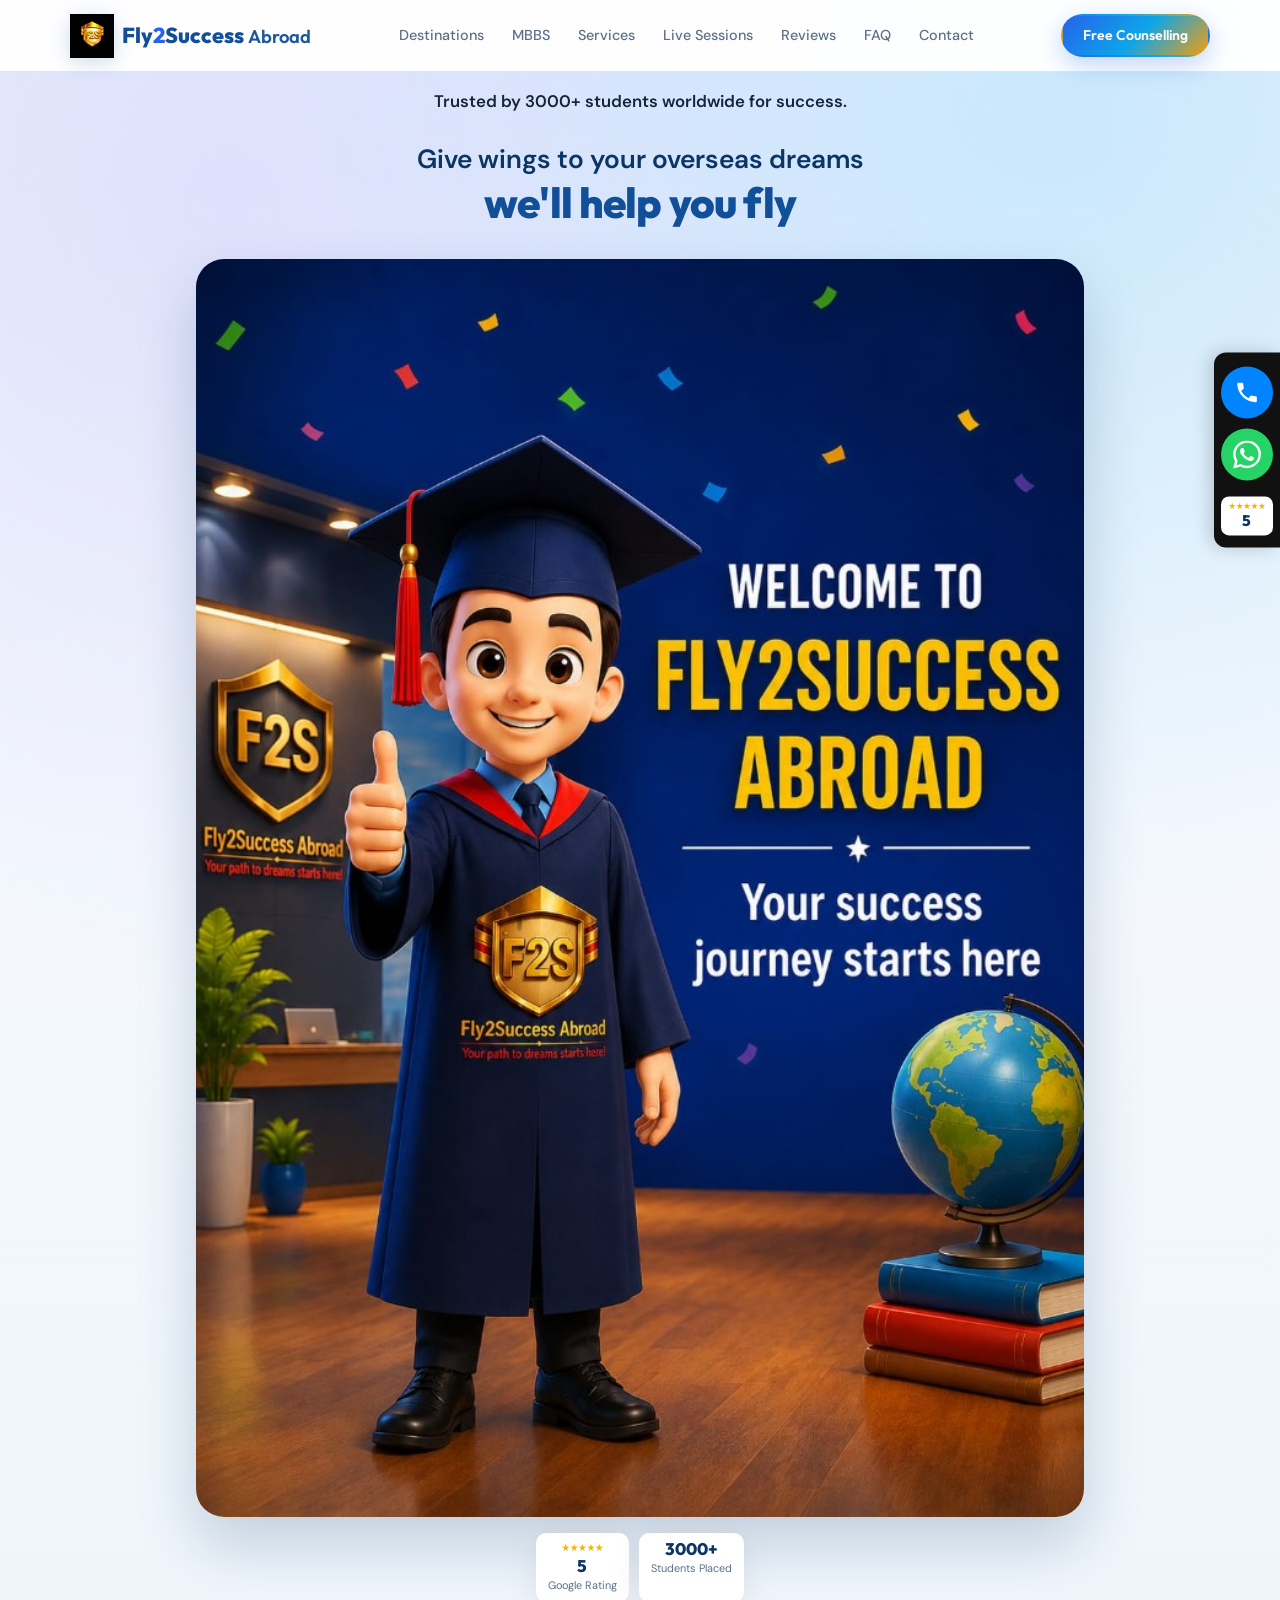
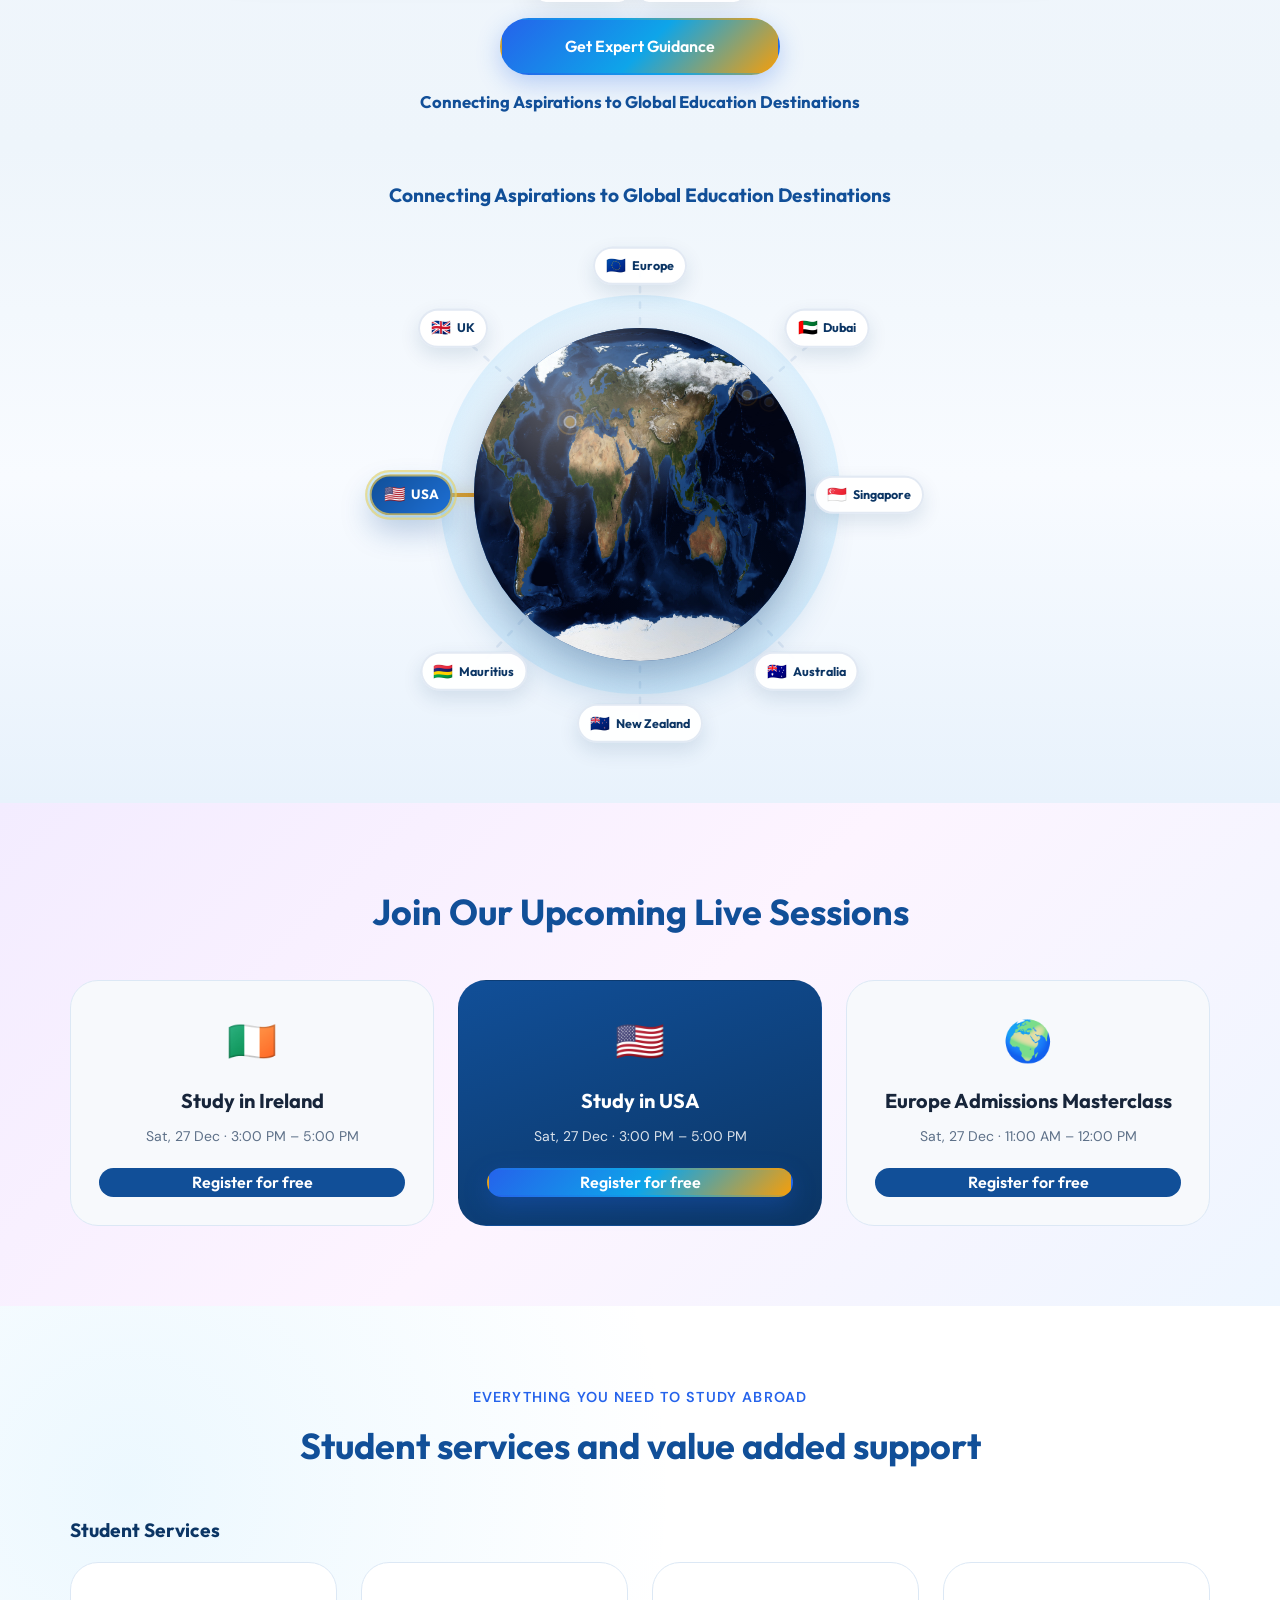
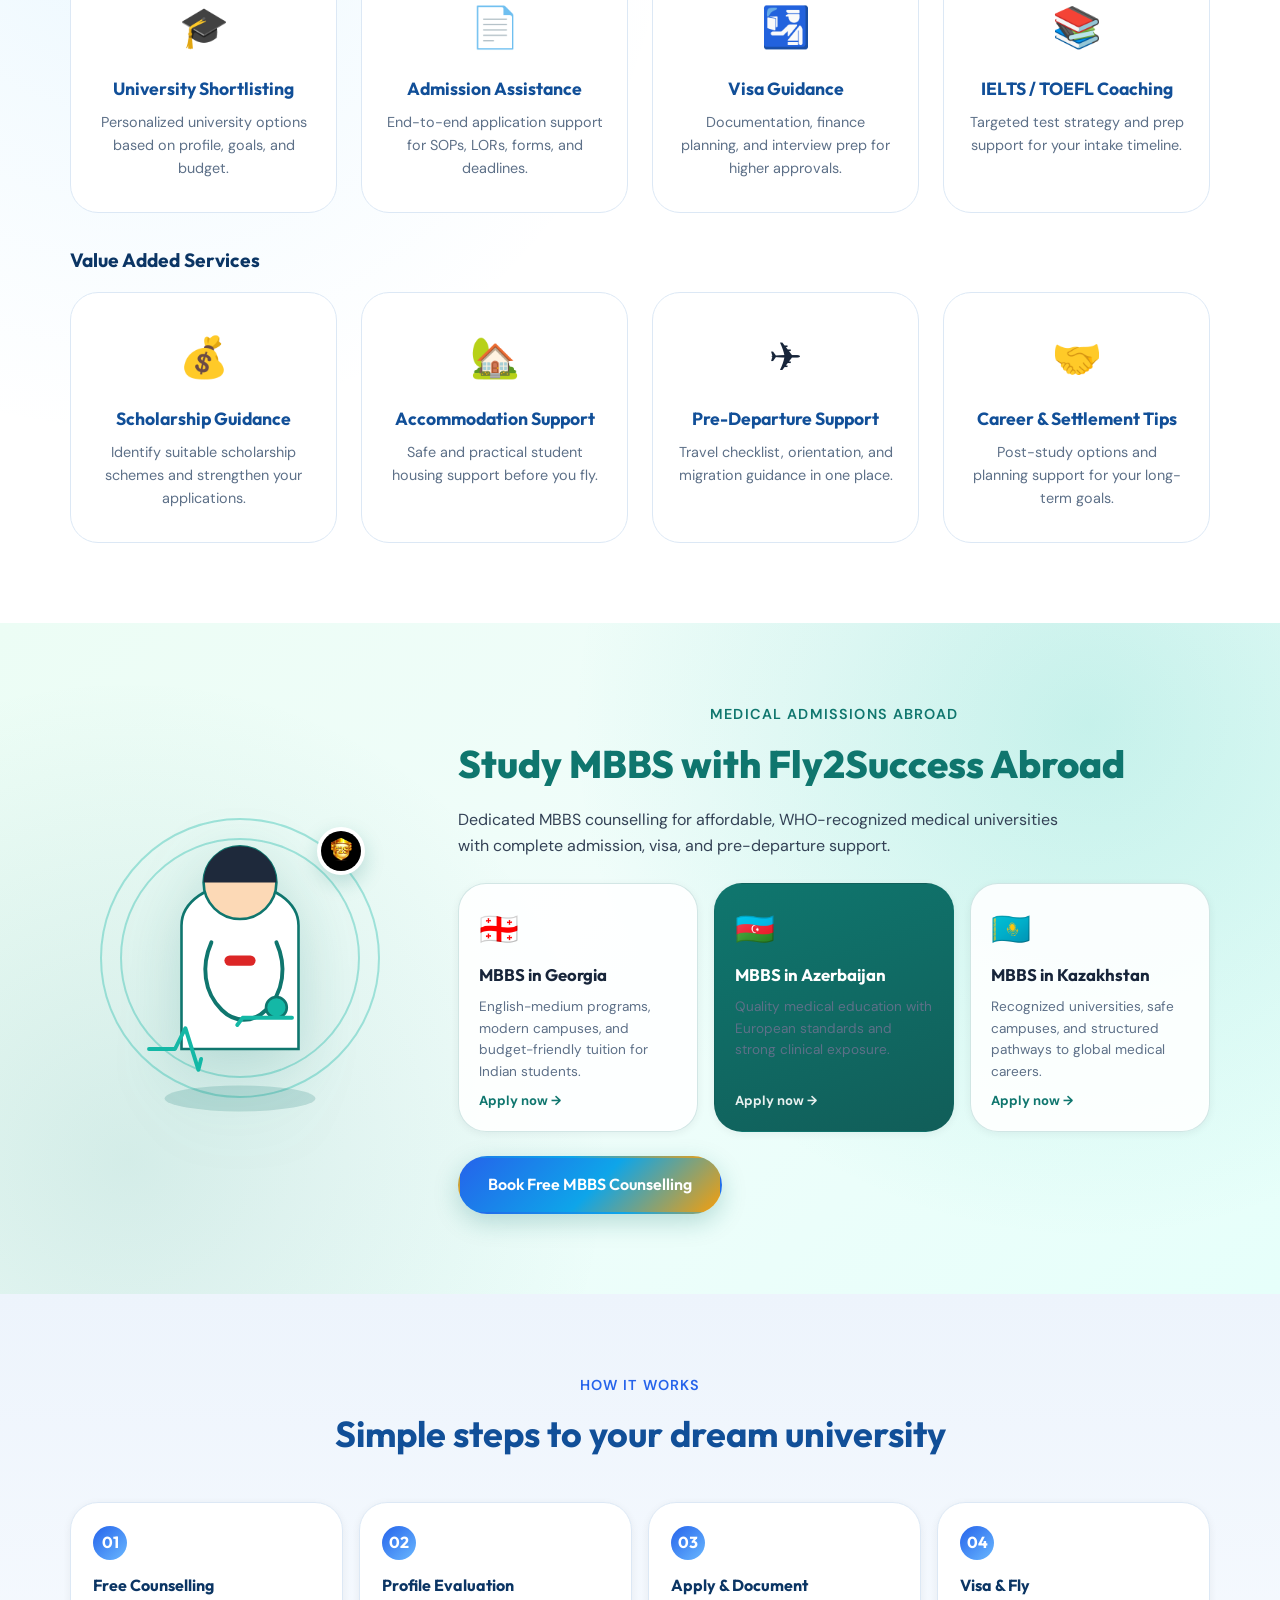
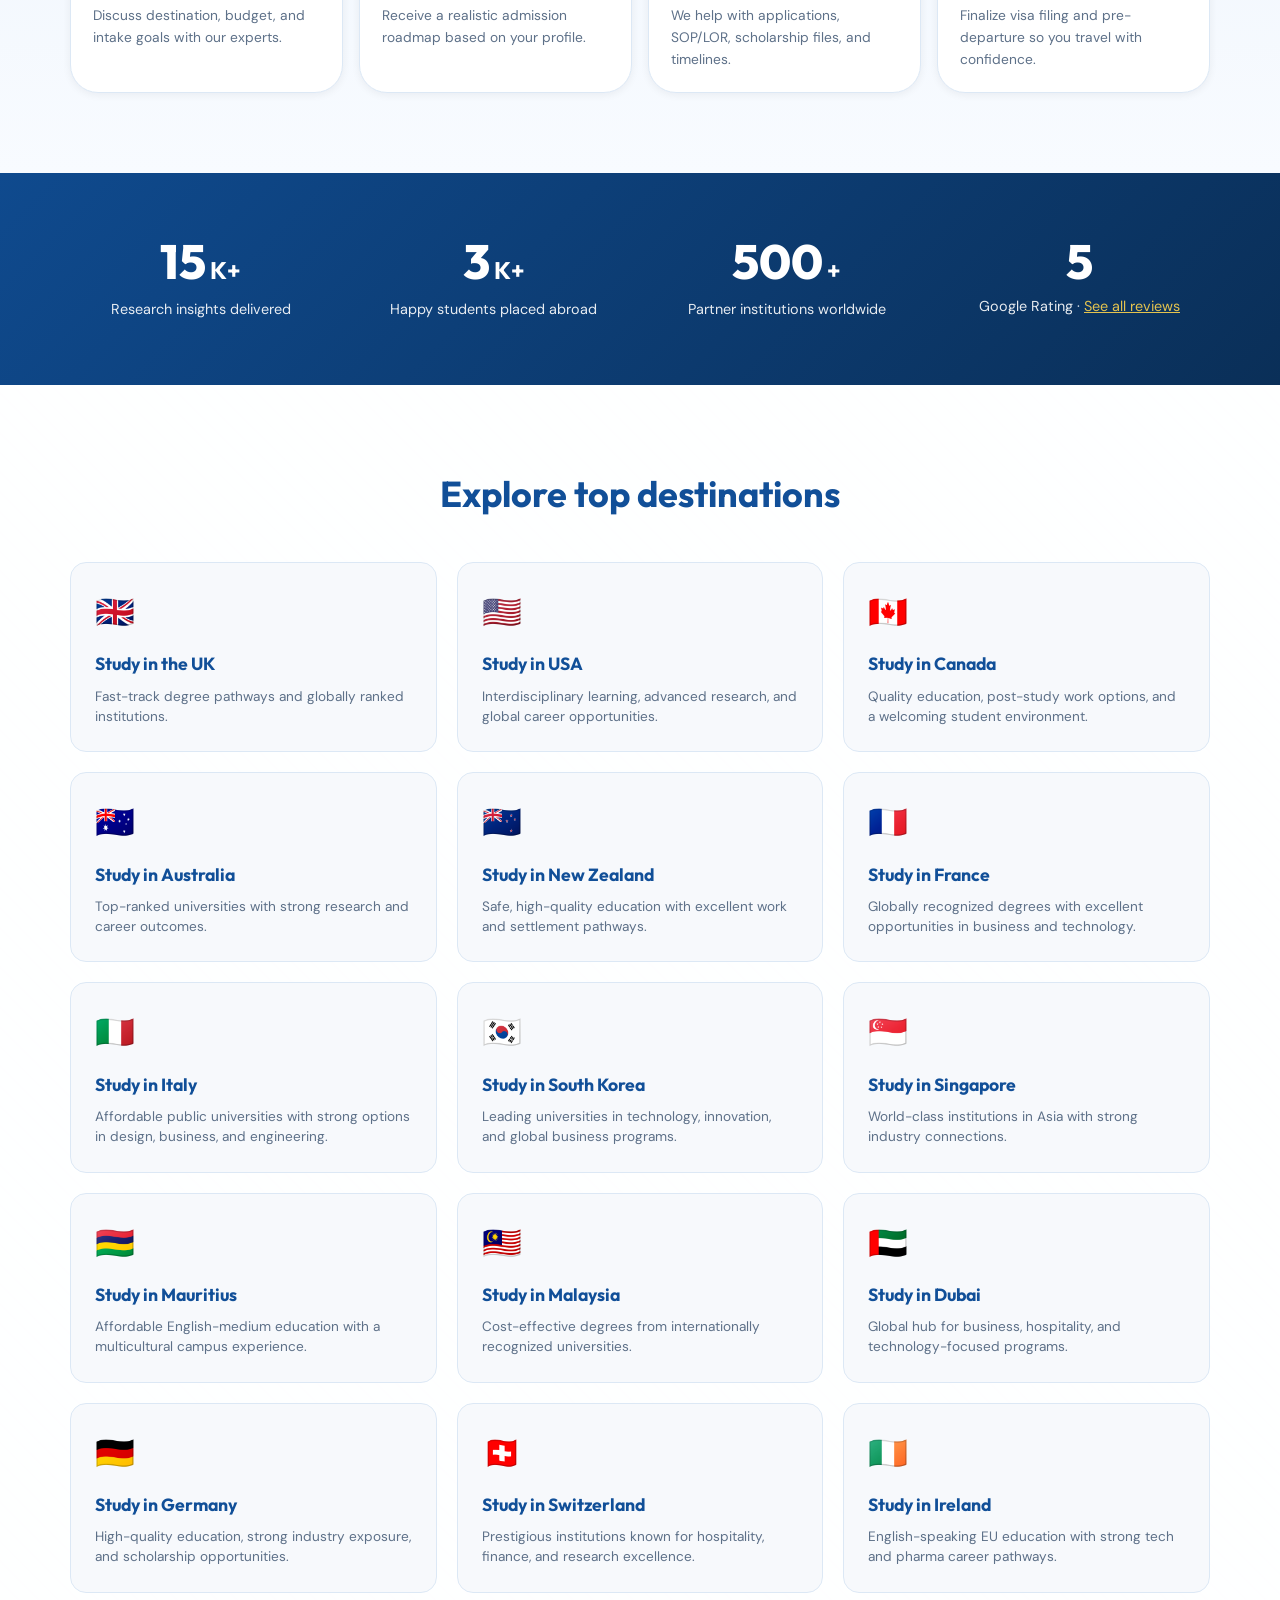
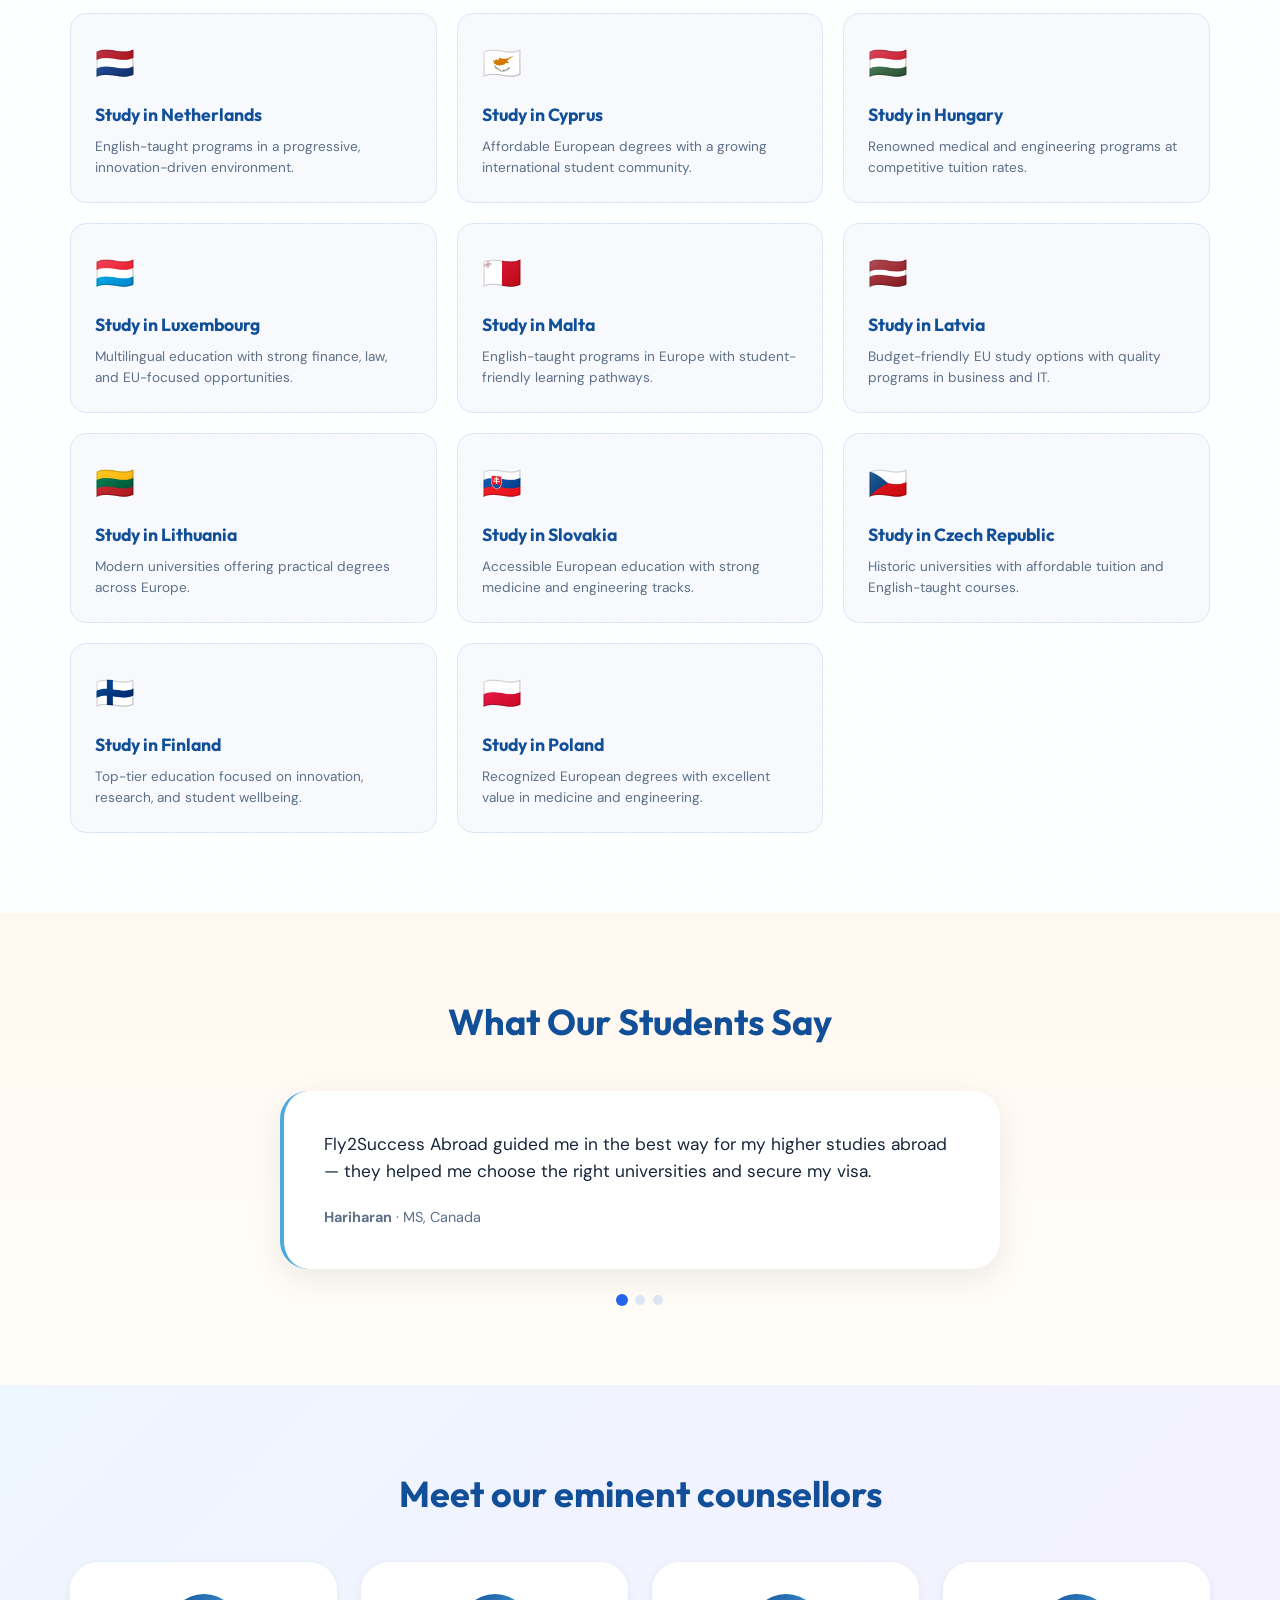
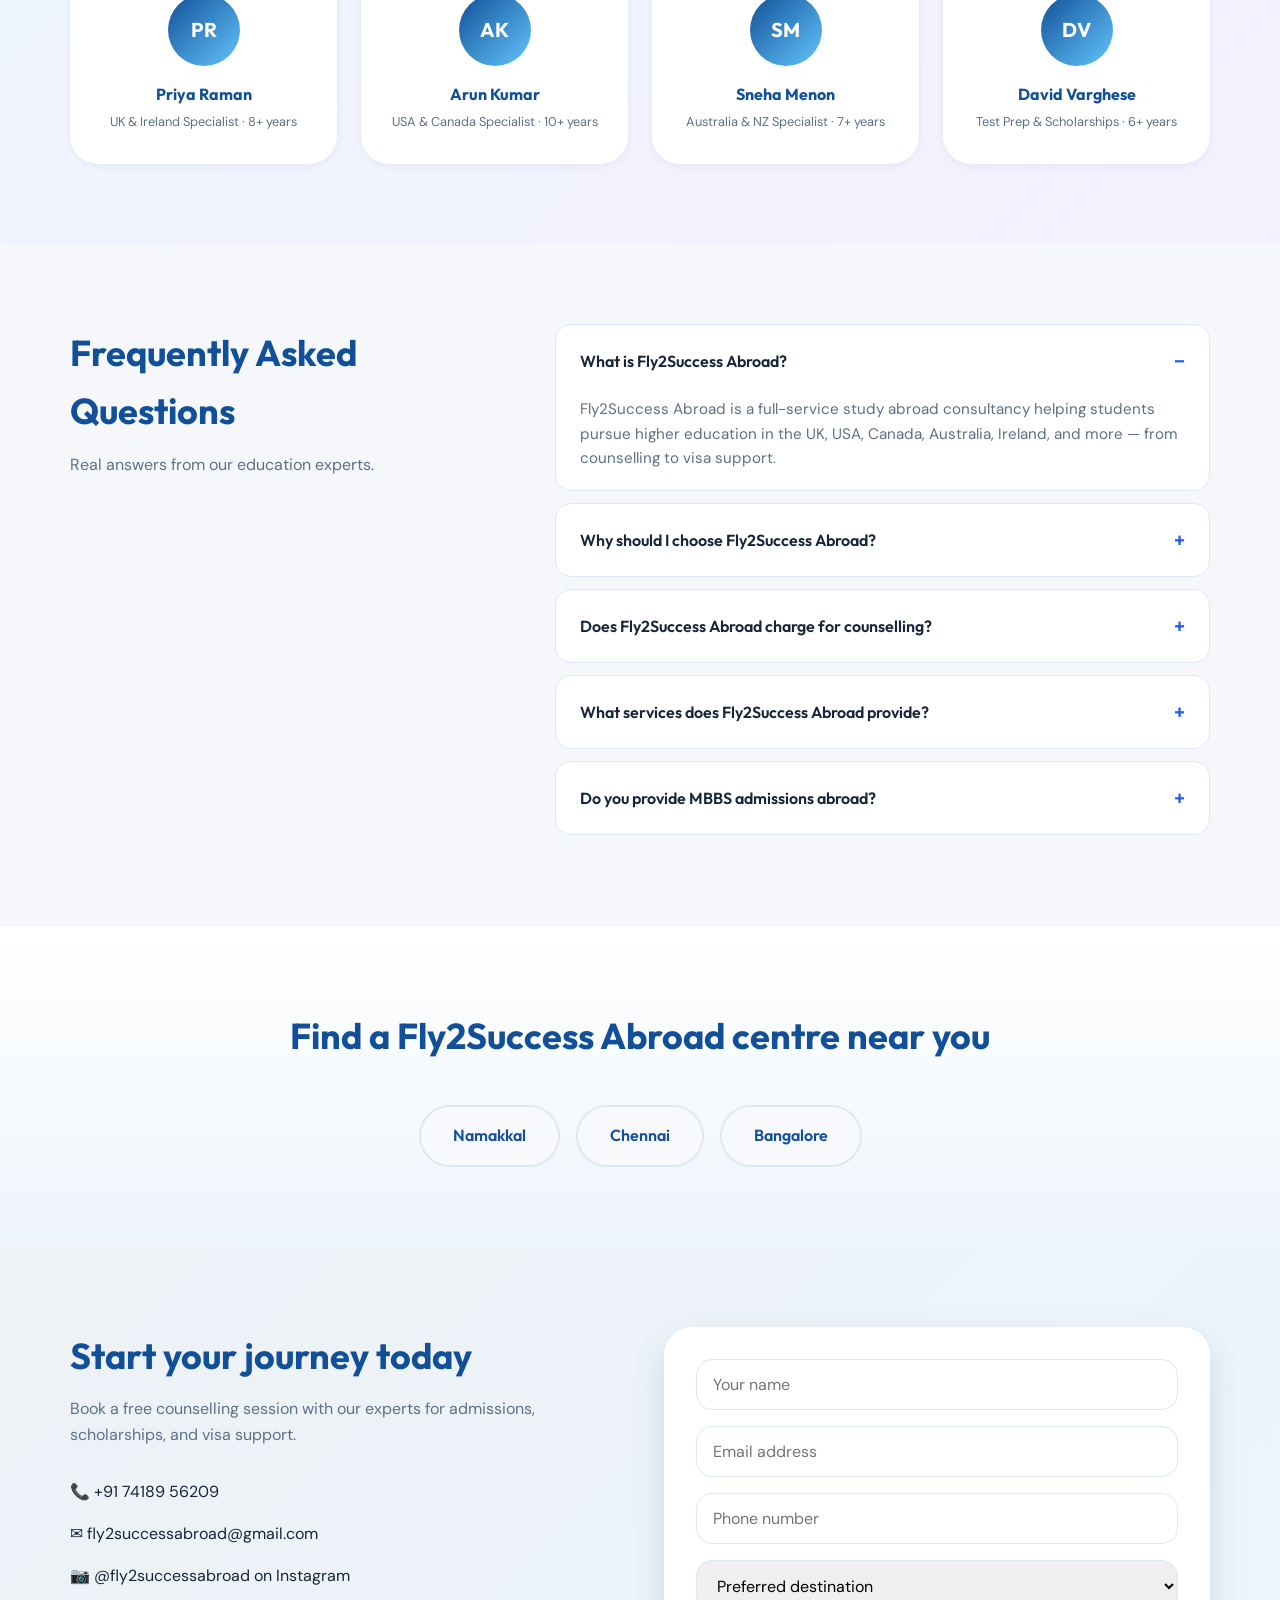
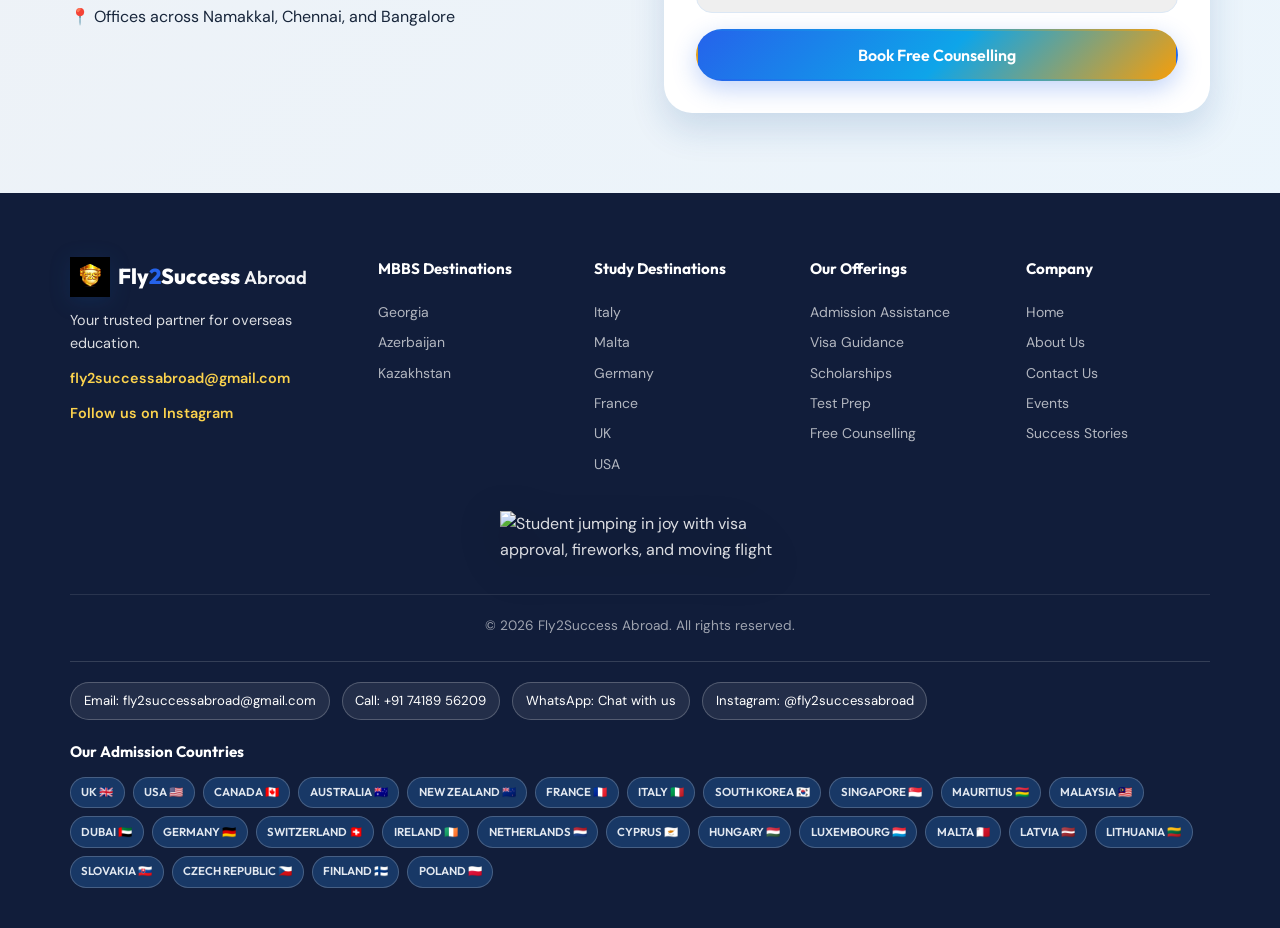
==== commit 5337c6bf: "Add F2S shield favicon and SEO metadata for Google search branding. Use square logo icons, web manif" ====
--- a/web_site/index.html
+++ b/web_site/index.html
@@ -4,7 +4,50 @@
   <meta charset="UTF-8" />
   <meta name="viewport" content="width=device-width, initial-scale=1.0, viewport-fit=cover" />
   <meta name="description" content="Fly2Success Abroad — Trusted overseas education consultancy. Study abroad counselling, visas, scholarships, and test prep." />
+  <meta name="theme-color" content="#114f98" />
   <title>Fly2Success Abroad | Overseas Education Consultancy</title>
+  <link rel="canonical" href="https://fly2successabroad.com/" />
+  <link rel="icon" href="/favicon.ico" sizes="any" />
+  <link rel="icon" type="image/png" sizes="32x32" href="/images/favicon-32x32.png" />
+  <link rel="icon" type="image/png" sizes="48x48" href="/images/favicon-48x48.png" />
+  <link rel="icon" type="image/png" sizes="96x96" href="/images/favicon-96x96.png" />
+  <link rel="icon" type="image/png" sizes="192x192" href="/images/favicon-192x192.png" />
+  <link rel="apple-touch-icon" sizes="180x180" href="/images/apple-touch-icon.png" />
+  <link rel="manifest" href="/site.webmanifest" />
+  <meta property="og:type" content="website" />
+  <meta property="og:site_name" content="Fly2Success Abroad" />
+  <meta property="og:title" content="Fly2Success Abroad | Overseas Education Consultancy" />
+  <meta property="og:description" content="Trusted overseas education consultancy for UK, USA, Canada, Australia, Europe, MBBS abroad, visas, and scholarships." />
+  <meta property="og:url" content="https://fly2successabroad.com/" />
+  <meta property="og:image" content="https://fly2successabroad.com/images/favicon-512x512.png" />
+  <meta name="twitter:card" content="summary" />
+  <meta name="twitter:title" content="Fly2Success Abroad | Overseas Education Consultancy" />
+  <meta name="twitter:description" content="Trusted overseas education consultancy for study abroad and MBBS admissions." />
+  <meta name="twitter:image" content="https://fly2successabroad.com/images/favicon-512x512.png" />
+  <script type="application/ld+json">
+  {
+    "@context": "https://schema.org",
+    "@type": "EducationalOrganization",
+    "name": "Fly2Success Abroad",
+    "alternateName": "Fly2Success",
+    "url": "https://fly2successabroad.com/",
+    "logo": "https://fly2successabroad.com/images/favicon-192x192.png",
+    "image": "https://fly2successabroad.com/images/f2s-shield-logo.png",
+    "description": "Trusted overseas education consultancy for study abroad counselling, MBBS admissions, visas, scholarships, and test prep.",
+    "email": "fly2successabroad@gmail.com",
+    "telephone": "+917418956209",
+    "sameAs": [
+      "https://www.instagram.com/fly2successabroad/"
+    ],
+    "areaServed": "IN",
+    "address": {
+      "@type": "PostalAddress",
+      "addressLocality": "Namakkal",
+      "addressRegion": "Tamil Nadu",
+      "addressCountry": "IN"
+    }
+  }
+  </script>
   <link rel="preconnect" href="https://fonts.googleapis.com" />
   <link rel="preconnect" href="https://fonts.gstatic.com" crossorigin />
   <link href="https://fonts.googleapis.com/css2?family=DM+Sans:ital,opsz,wght@0,9..40,400;0,9..40,500;0,9..40,600;0,9..40,700;1,9..40,400&family=Outfit:wght@500;600;700;800&display=swap" rel="stylesheet" />
@@ -14,7 +57,7 @@
   <header class="header" id="header">
     <div class="container header__inner">
       <a href="#counselling" class="logo">
-        <img src="images/logo.png" alt="" class="logo__image" width="44" height="44" />
+        <img src="images/f2s-shield-logo.png" alt="Fly2Success Abroad logo" class="logo__image" width="44" height="44" />
         <span class="logo__text">Fly<span class="logo__accent">2</span>Success <span class="logo__suffix">Abroad</span></span>
       </a>
       <nav class="nav" id="nav">
@@ -223,7 +266,7 @@
               <circle cx="128" cy="158" r="8" fill="#14b8a6" stroke="#0f766e" stroke-width="2"/>
               <path class="mbbs-doctor__ecg" d="M30 190h20l8-16 10 32 12-48 10 24 12-16h38" stroke="#14b8a6" stroke-width="3" stroke-linecap="round" stroke-linejoin="round"/>
             </svg>
-            <img src="images/logo.png" alt="" class="mbbs-doctor__logo" width="48" height="48" />
+            <img src="images/f2s-shield-logo.png" alt="" class="mbbs-doctor__logo" width="48" height="48" />
           </div>
         </div>
         <div class="mbbs__content">
@@ -585,7 +628,7 @@
     <div class="container footer__grid">
       <div class="footer__brand">
         <a href="#counselling" class="logo logo--footer">
-          <img src="images/logo.png" alt="" class="logo__image" width="40" height="40" />
+          <img src="images/f2s-shield-logo.png" alt="Fly2Success Abroad logo" class="logo__image" width="40" height="40" />
           <span class="logo__text">Fly<span class="logo__accent">2</span>Success <span class="logo__suffix">Abroad</span></span>
         </a>
         <p>Your trusted partner for overseas education.</p>
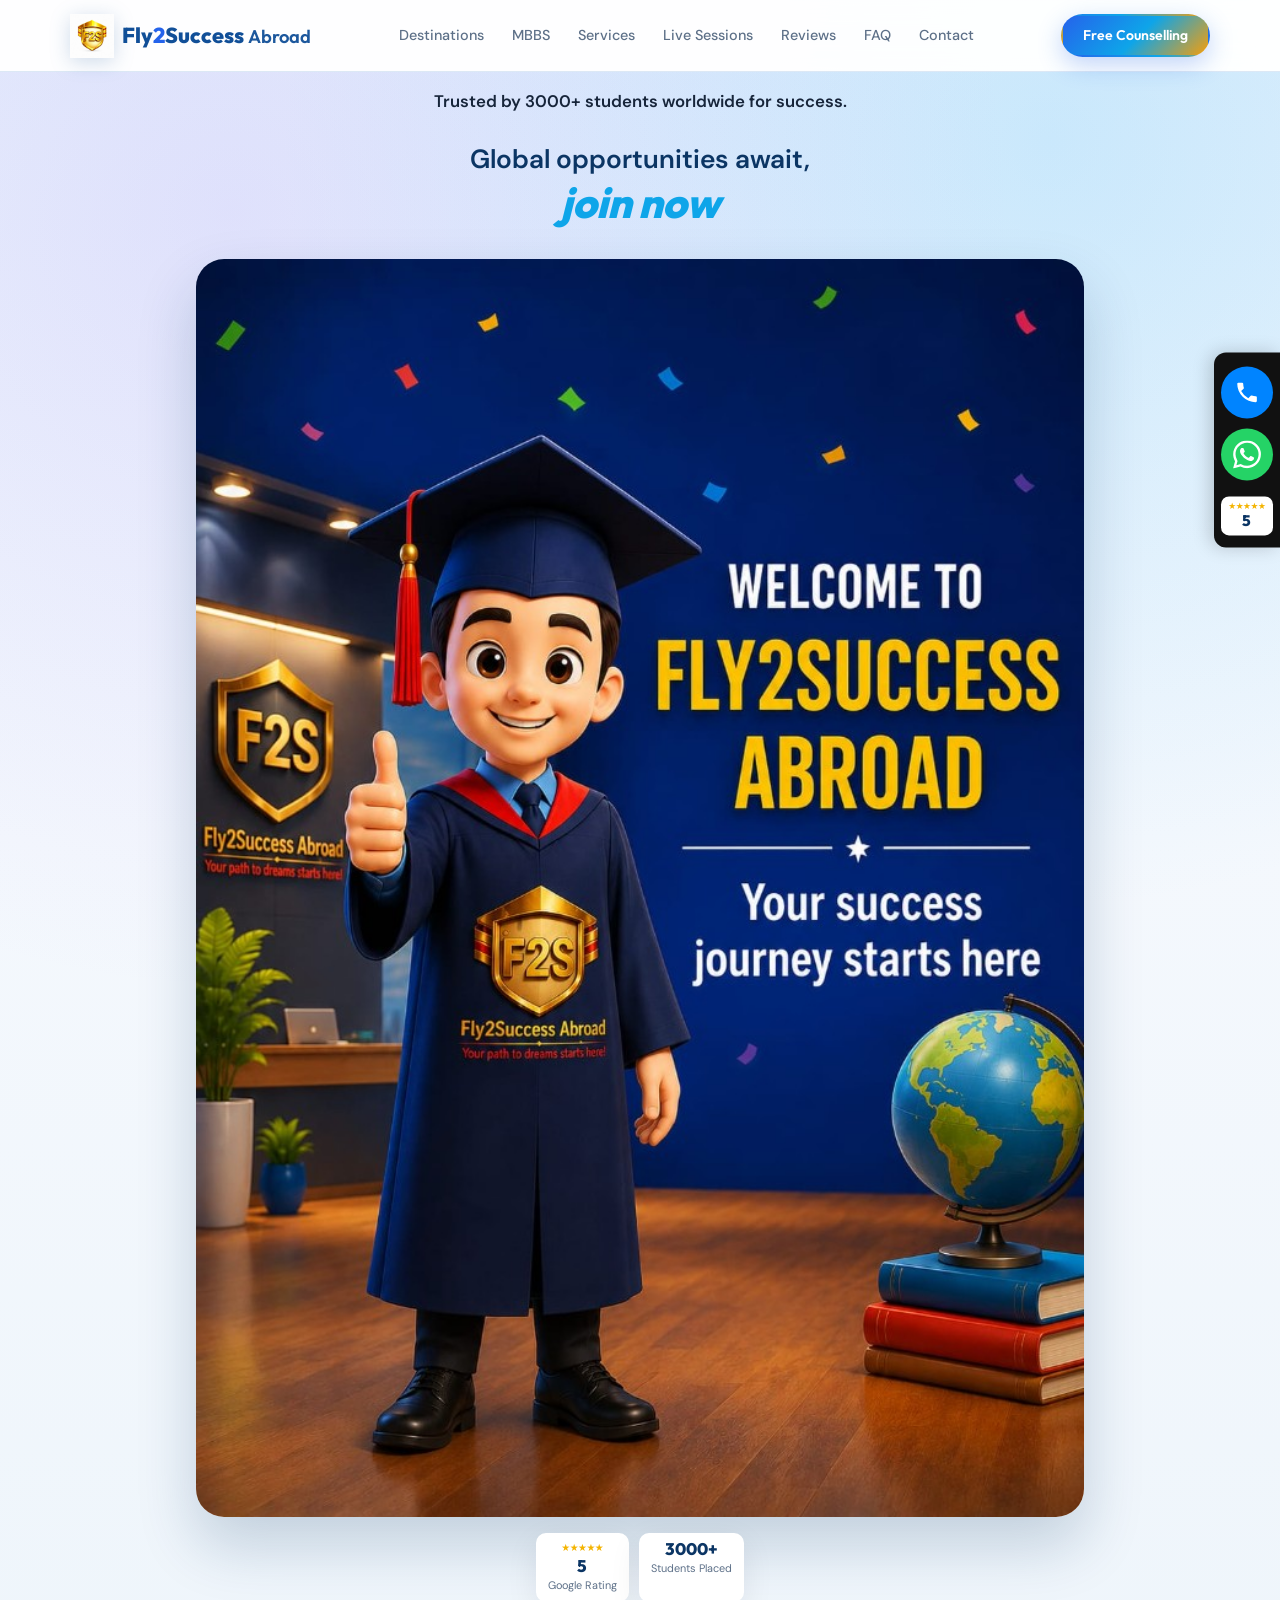
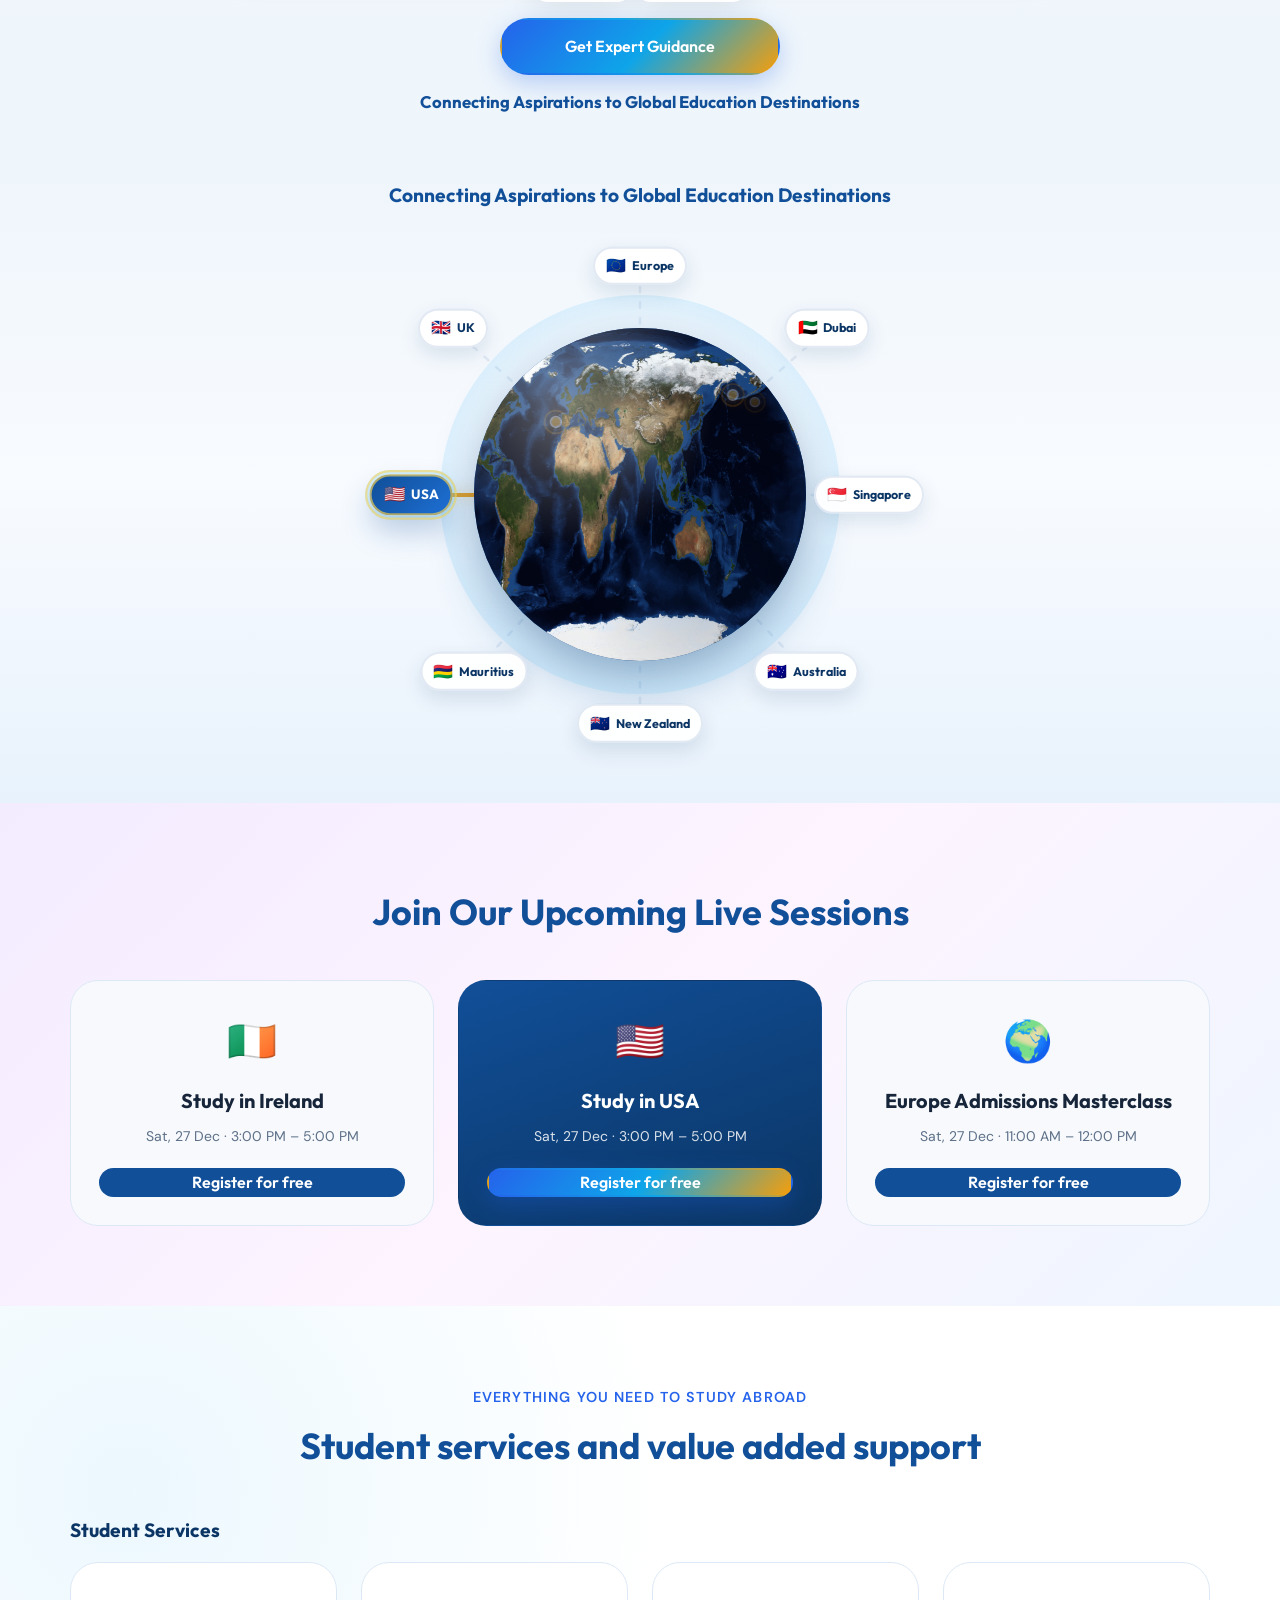
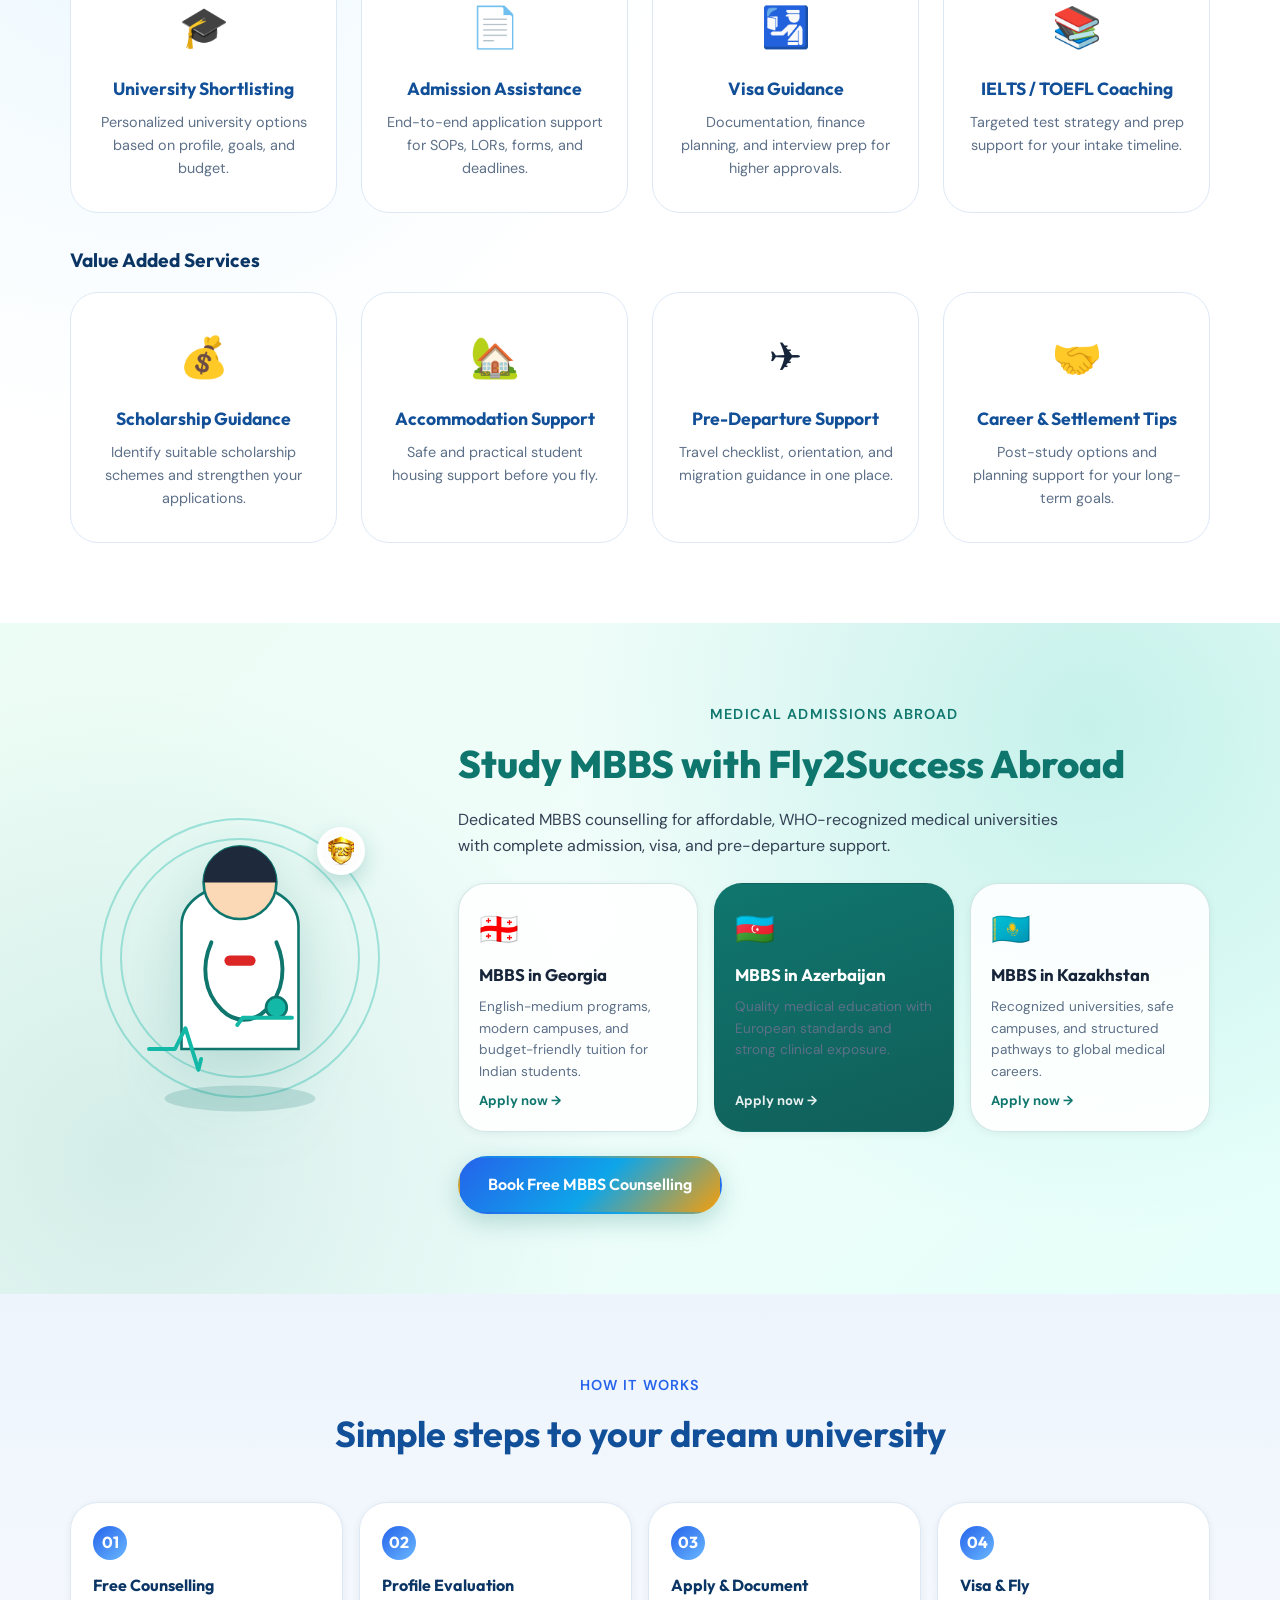
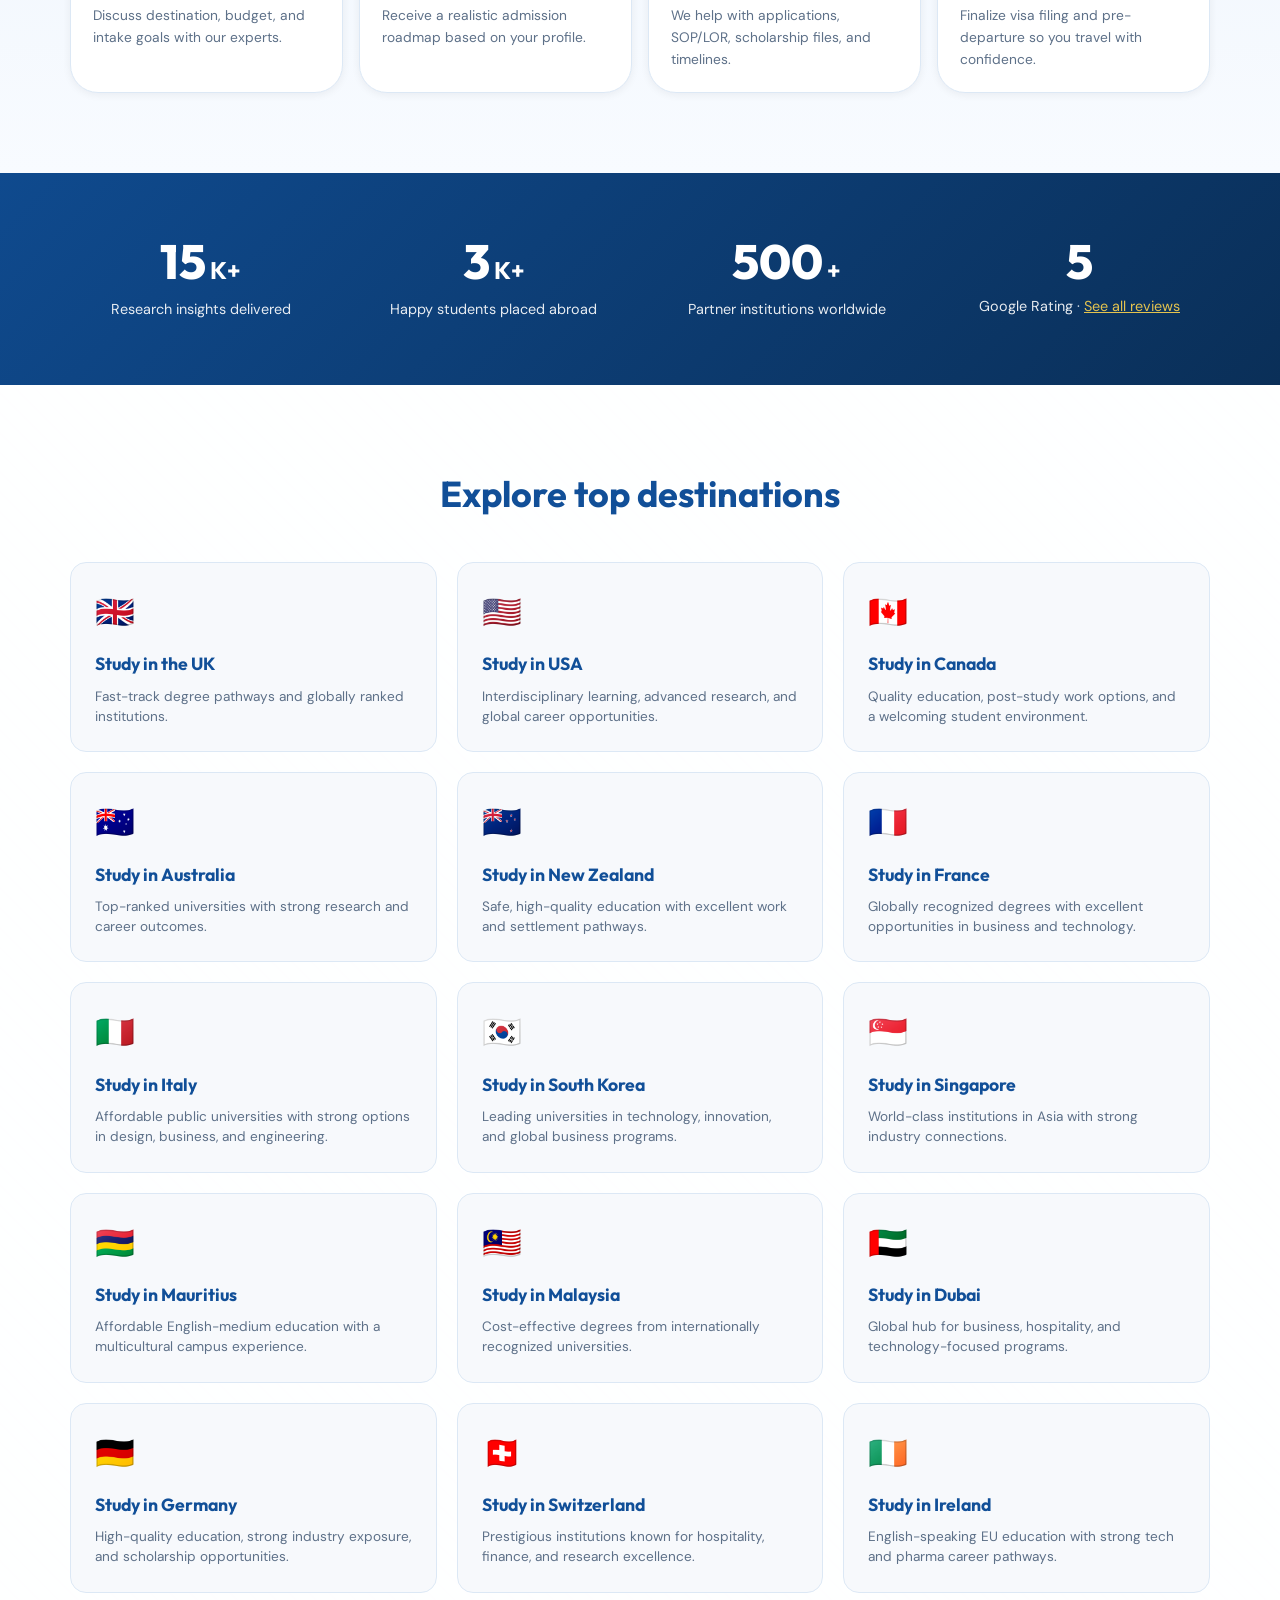
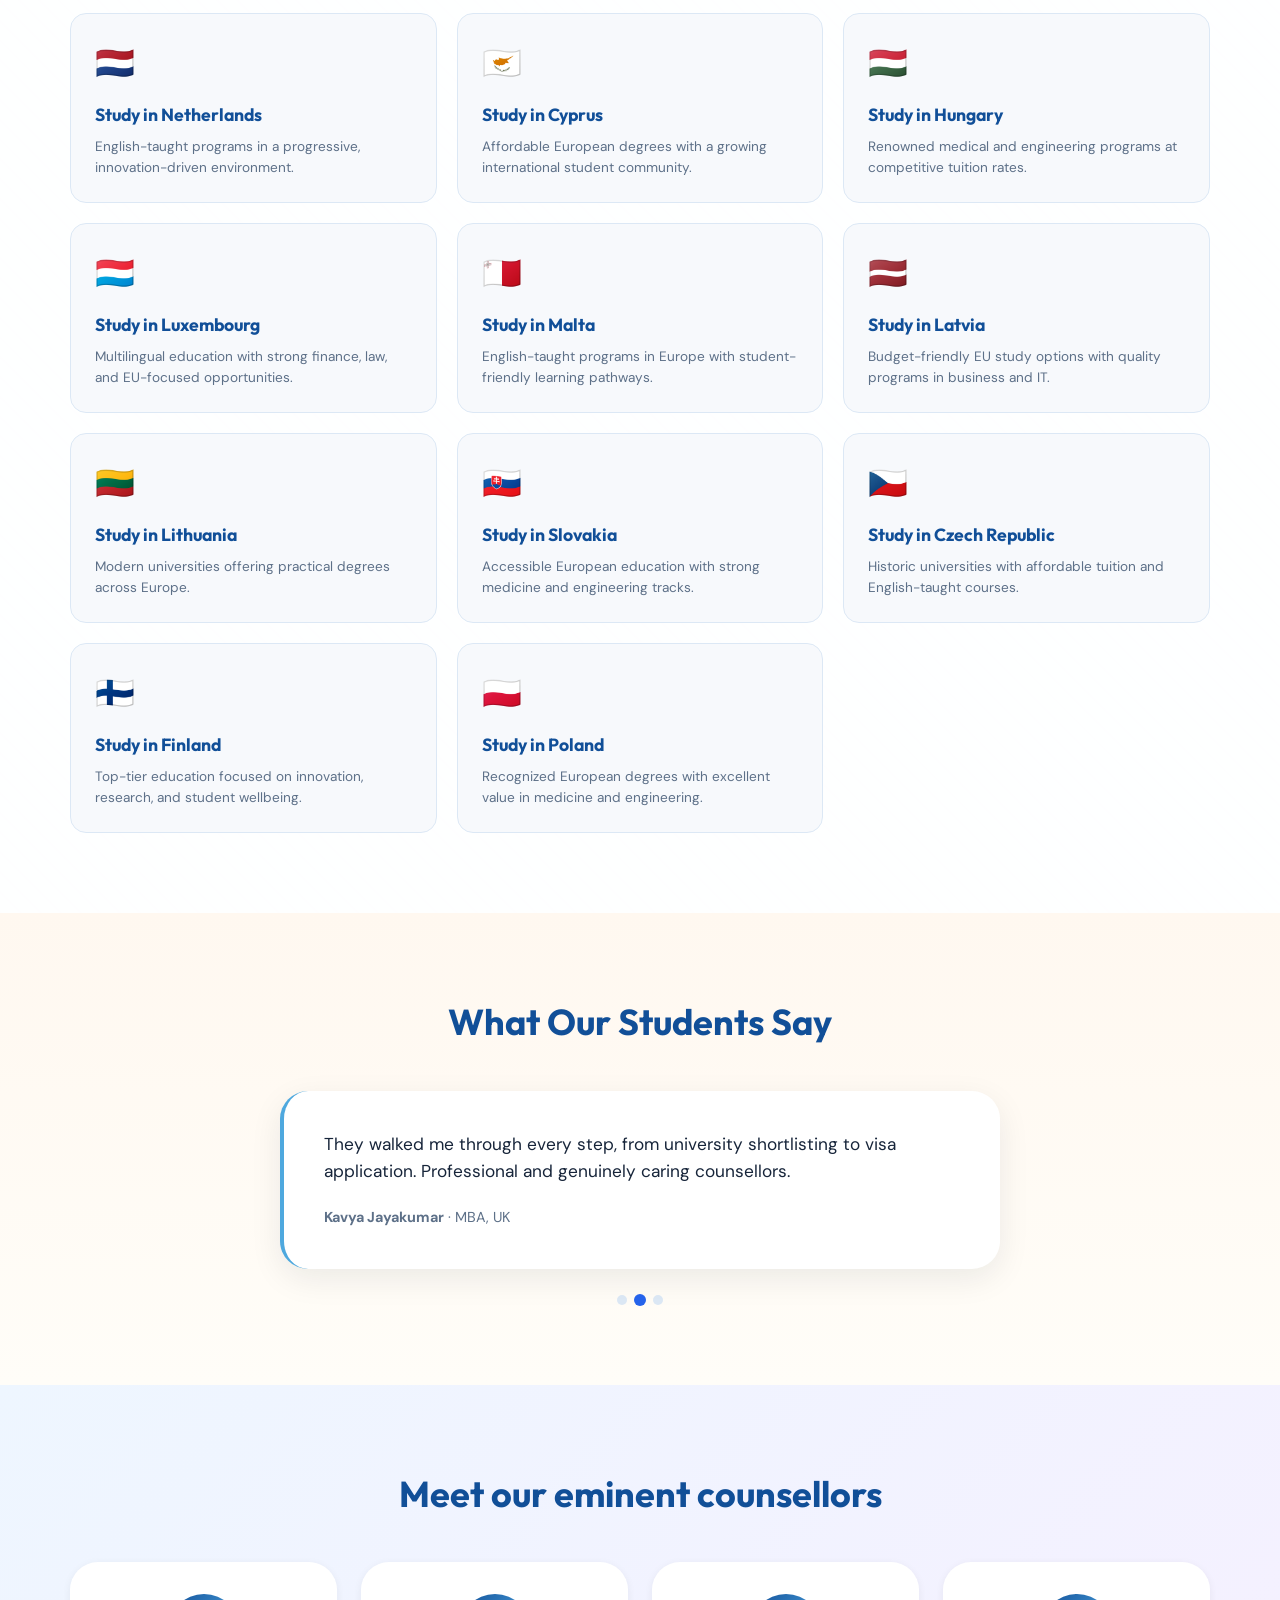
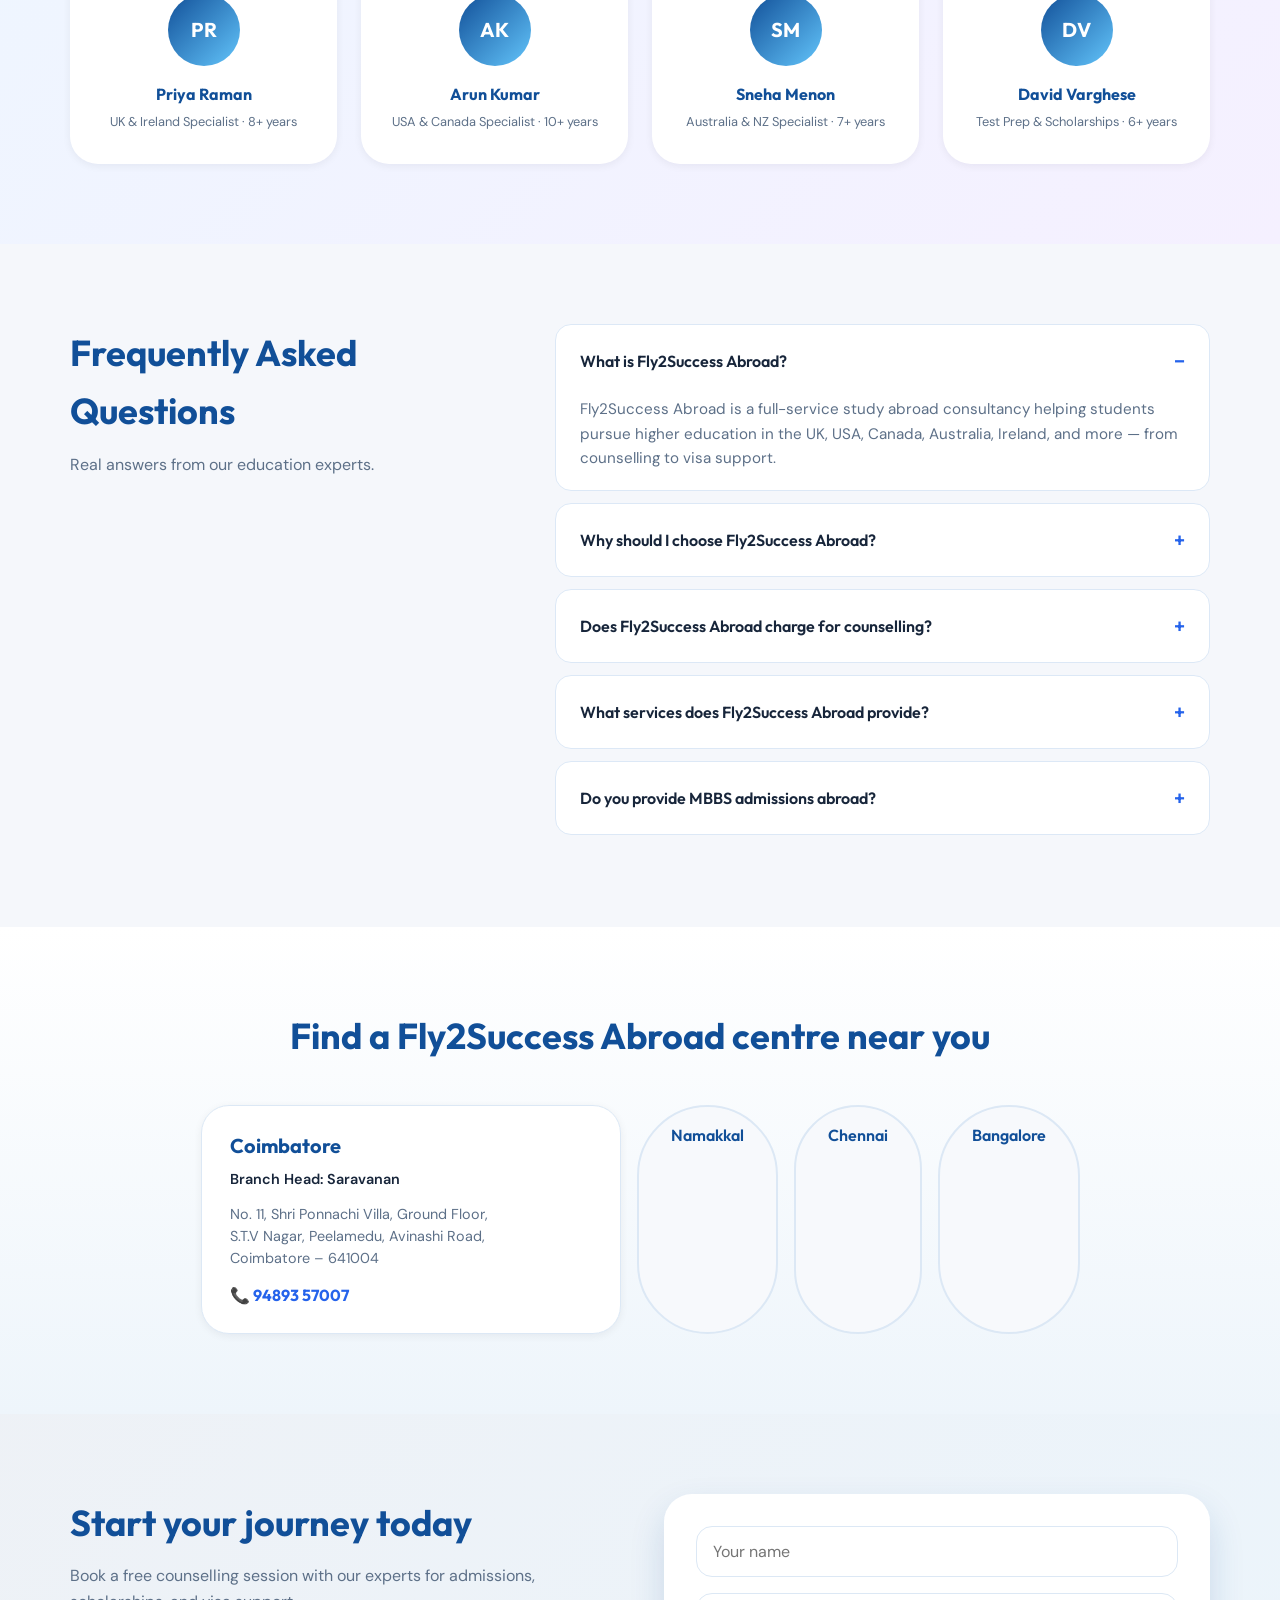
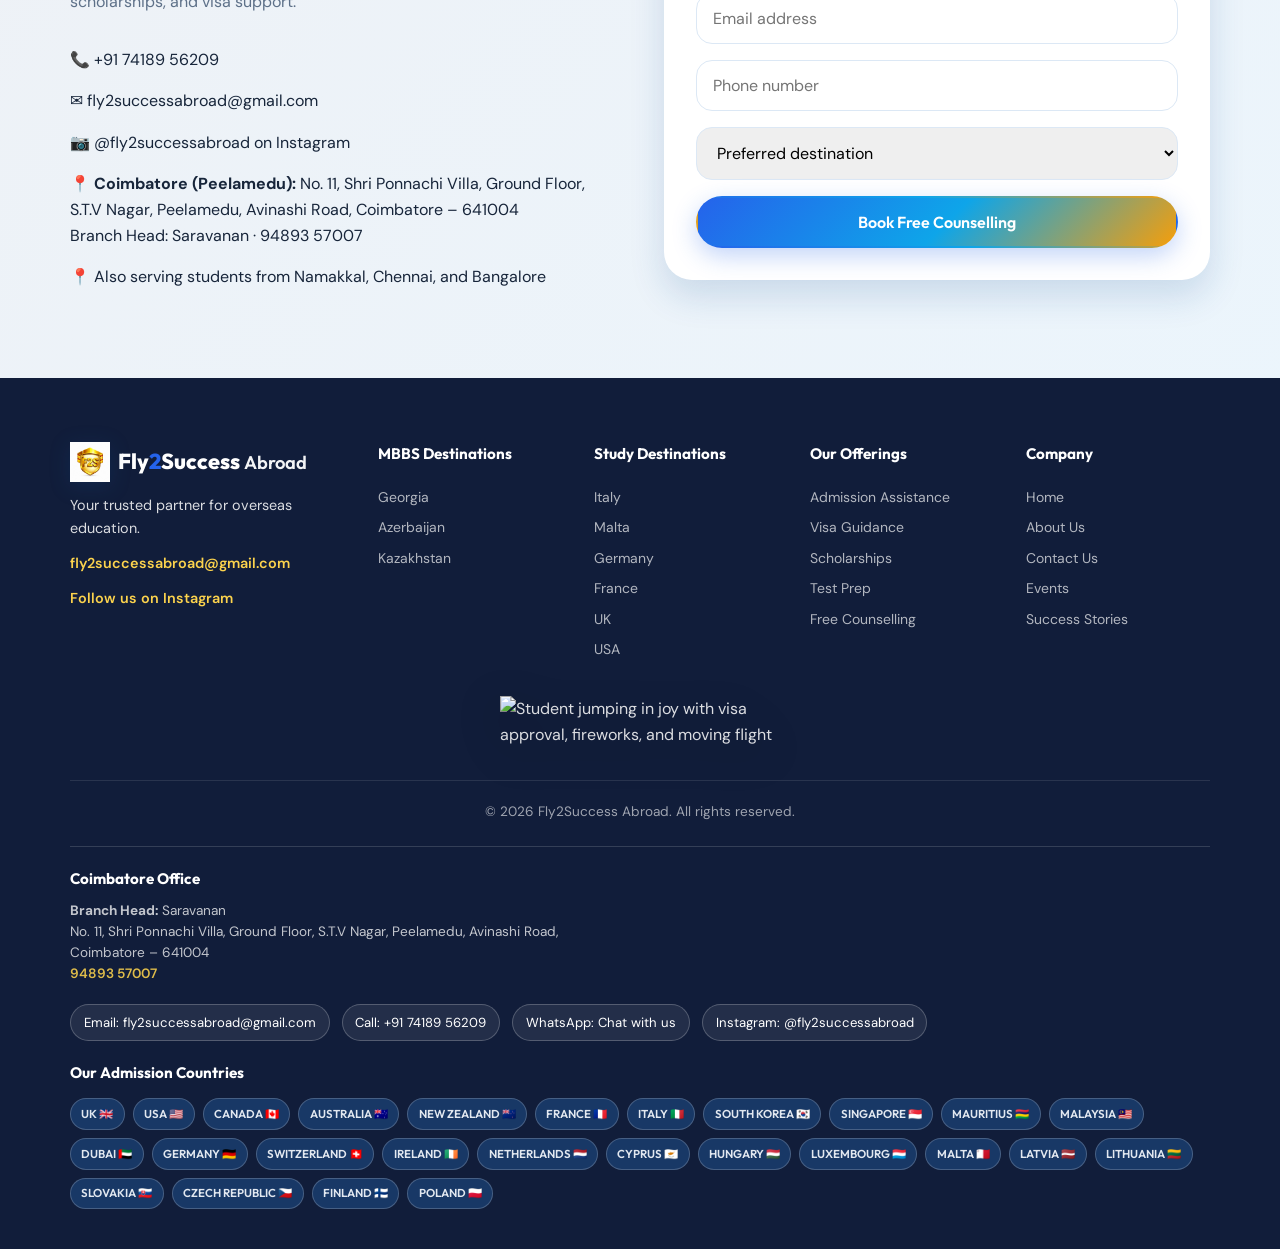
==== commit f6d4a081: "Add Coimbatore Peelamedu office with Saravanan branch contact. Update centres, contact, footer, and " ====
--- a/web_site/index.html
+++ b/web_site/index.html
@@ -42,7 +42,9 @@
     "areaServed": "IN",
     "address": {
       "@type": "PostalAddress",
-      "addressLocality": "Namakkal",
+      "streetAddress": "No. 11, Shri Ponnachi Villa, Ground Floor, S.T.V Nagar, Peelamedu, Avinashi Road",
+      "addressLocality": "Coimbatore",
+      "postalCode": "641004",
       "addressRegion": "Tamil Nadu",
       "addressCountry": "IN"
     }
@@ -576,7 +578,17 @@
     <section class="centres section-tone--centres">
       <div class="container reveal">
         <h2 class="section-title">Find a Fly2Success Abroad centre near you</h2>
-        <div class="centres__grid">
+        <div class="centres__grid centres__grid--offices">
+          <article class="centre-office">
+            <h3 class="centre-office__city">Coimbatore</h3>
+            <p class="centre-office__head">Branch Head: Saravanan</p>
+            <address class="centre-office__address">
+              No. 11, Shri Ponnachi Villa, Ground Floor,<br />
+              S.T.V Nagar, Peelamedu, Avinashi Road,<br />
+              Coimbatore – 641004
+            </address>
+            <a href="tel:+919489357007" class="centre-office__phone">📞 94893 57007</a>
+          </article>
           <a href="#contact" class="centre-card">Namakkal</a>
           <a href="#contact" class="centre-card">Chennai</a>
           <a href="#contact" class="centre-card">Bangalore</a>
@@ -593,7 +605,11 @@
             <li><a href="tel:+917418956209">📞 +91 74189 56209</a></li>
             <li><a href="mailto:fly2successabroad@gmail.com">✉️ fly2successabroad@gmail.com</a></li>
             <li><a href="https://www.instagram.com/fly2successabroad/" target="_blank" rel="noopener noreferrer">📷 @fly2successabroad on Instagram</a></li>
-            <li>📍 Offices across Namakkal, Chennai, and Bangalore</li>
+            <li>
+              📍 <strong>Coimbatore (Peelamedu):</strong> No. 11, Shri Ponnachi Villa, Ground Floor, S.T.V Nagar, Peelamedu, Avinashi Road, Coimbatore – 641004<br />
+              Branch Head: Saravanan · <a href="tel:+919489357007">94893 57007</a>
+            </li>
+            <li>📍 Also serving students from Namakkal, Chennai, and Bangalore</li>
           </ul>
         </div>
         <form class="contact__form" id="contactForm">
@@ -678,6 +694,14 @@
       <p>&copy; 2026 Fly2Success Abroad. All rights reserved.</p>
     </div>
     <div class="container footer__contact-destinations">
+      <div class="footer__offices">
+        <h4>Coimbatore Office</h4>
+        <p>
+          <strong>Branch Head:</strong> Saravanan<br />
+          No. 11, Shri Ponnachi Villa, Ground Floor, S.T.V Nagar, Peelamedu, Avinashi Road, Coimbatore – 641004<br />
+          <a href="tel:+919489357007">94893 57007</a>
+        </p>
+      </div>
       <div class="footer__contact-links">
         <a href="mailto:fly2successabroad@gmail.com">Email: fly2successabroad@gmail.com</a>
         <a href="tel:+917418956209">Call: +91 74189 56209</a>
--- a/web_site/css/styles.css
+++ b/web_site/css/styles.css
@@ -1052,6 +1052,53 @@
   gap: 1rem;
 }
 
+.centres__grid--offices {
+  align-items: stretch;
+}
+
+.centre-office {
+  flex: 1 1 280px;
+  max-width: 420px;
+  padding: 1.5rem 1.75rem;
+  background: var(--color-surface);
+  border: 1px solid var(--color-border);
+  border-radius: var(--radius-lg);
+  box-shadow: var(--shadow-sm);
+  text-align: left;
+}
+
+.centre-office__city {
+  font-family: var(--font-display);
+  font-size: 1.25rem;
+  color: var(--color-primary);
+  margin-bottom: 0.35rem;
+}
+
+.centre-office__head {
+  font-size: 0.9rem;
+  font-weight: 600;
+  color: var(--color-text);
+  margin-bottom: 0.75rem;
+}
+
+.centre-office__address {
+  font-style: normal;
+  font-size: 0.9rem;
+  line-height: 1.55;
+  color: var(--color-text-muted);
+  margin-bottom: 0.85rem;
+}
+
+.centre-office__phone {
+  font-family: var(--font-display);
+  font-weight: 700;
+  color: var(--color-accent);
+}
+
+.centre-office__phone:hover {
+  color: var(--color-primary-dark);
+}
+
 .centre-card {
   padding: 1rem 2rem;
   background: var(--color-bg);
@@ -1192,6 +1239,29 @@
   border-top: 1px solid rgba(255, 255, 255, 0.15);
   margin-top: 0.25rem;
   padding: 1.25rem 0 2.5rem;
+}
+
+.footer__offices {
+  margin-bottom: 1.25rem;
+}
+
+.footer__offices h4 {
+  font-family: var(--font-display);
+  color: #fff;
+  margin-bottom: 0.5rem;
+  font-size: 0.95rem;
+}
+
+.footer__offices p {
+  font-size: 0.85rem;
+  line-height: 1.55;
+  opacity: 0.88;
+  max-width: 520px;
+}
+
+.footer__offices a {
+  color: #fcd34d;
+  font-weight: 600;
 }
 
 .footer__contact-links {
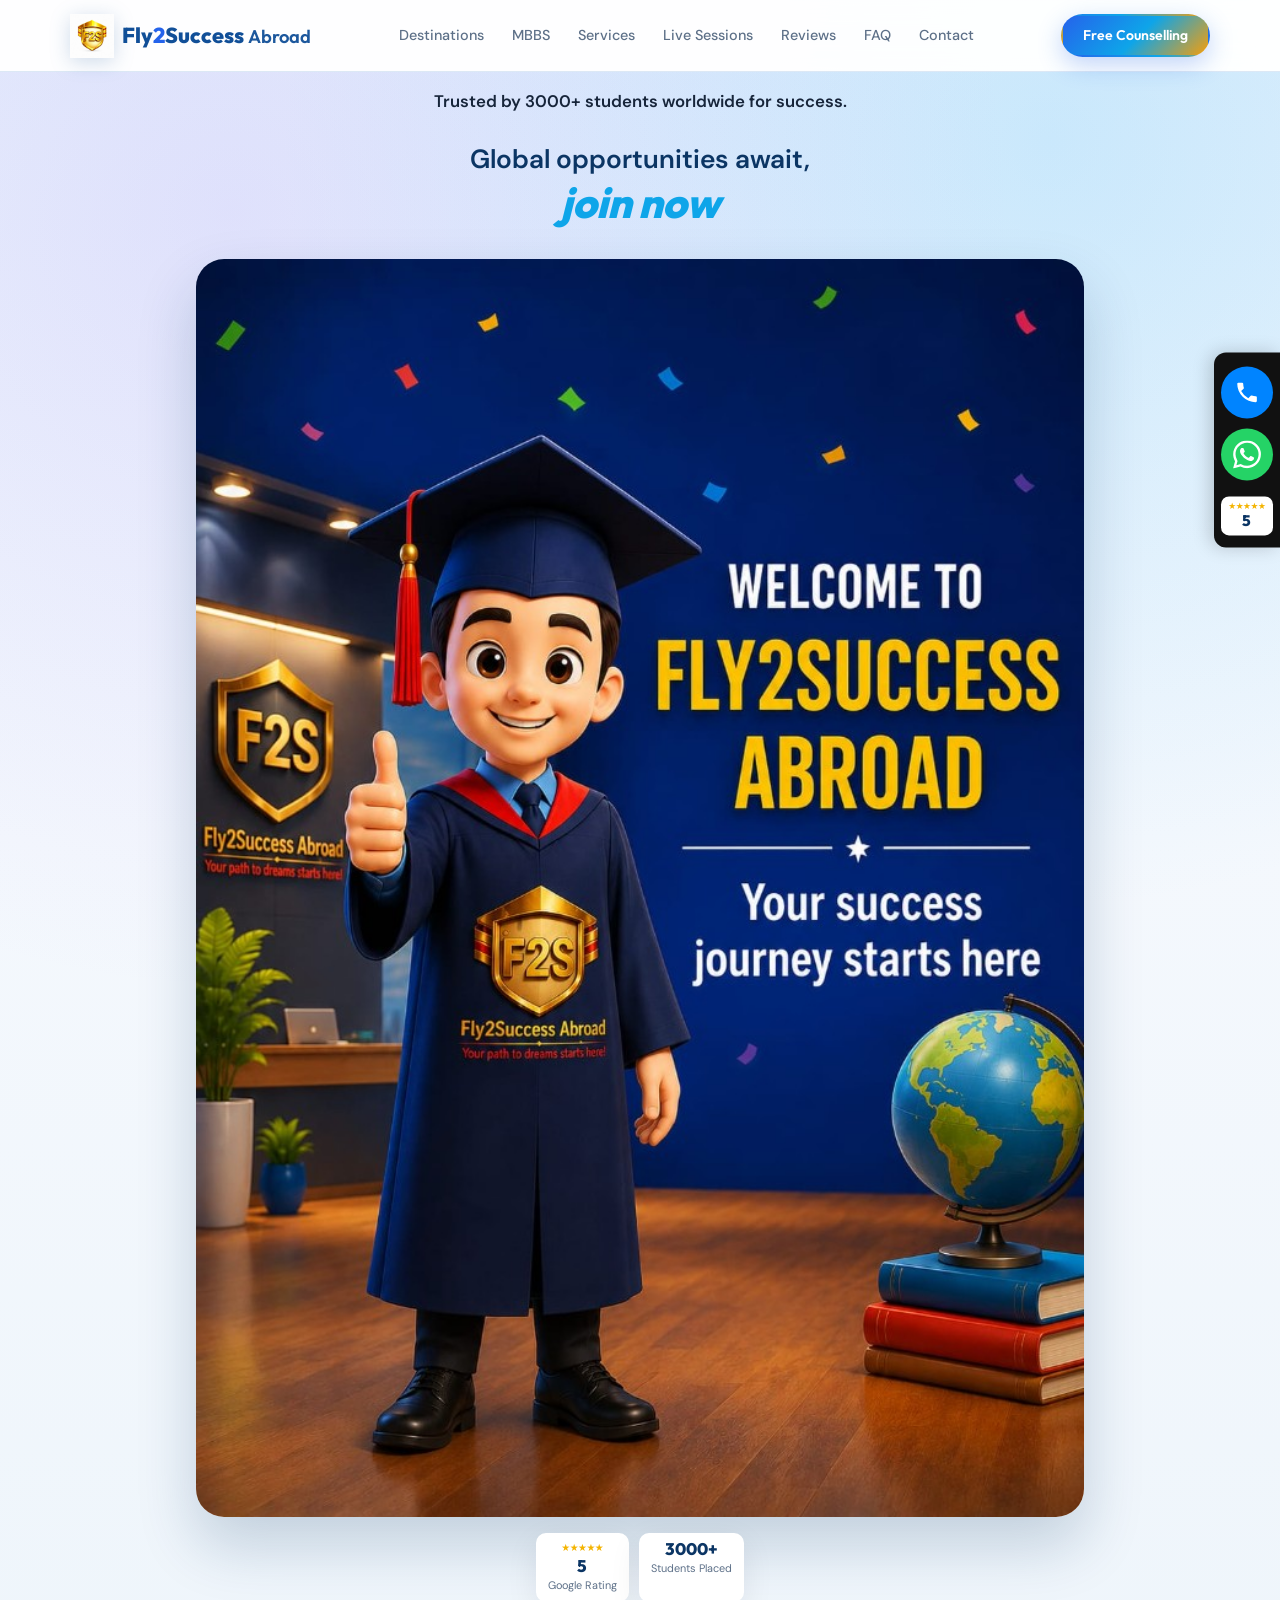
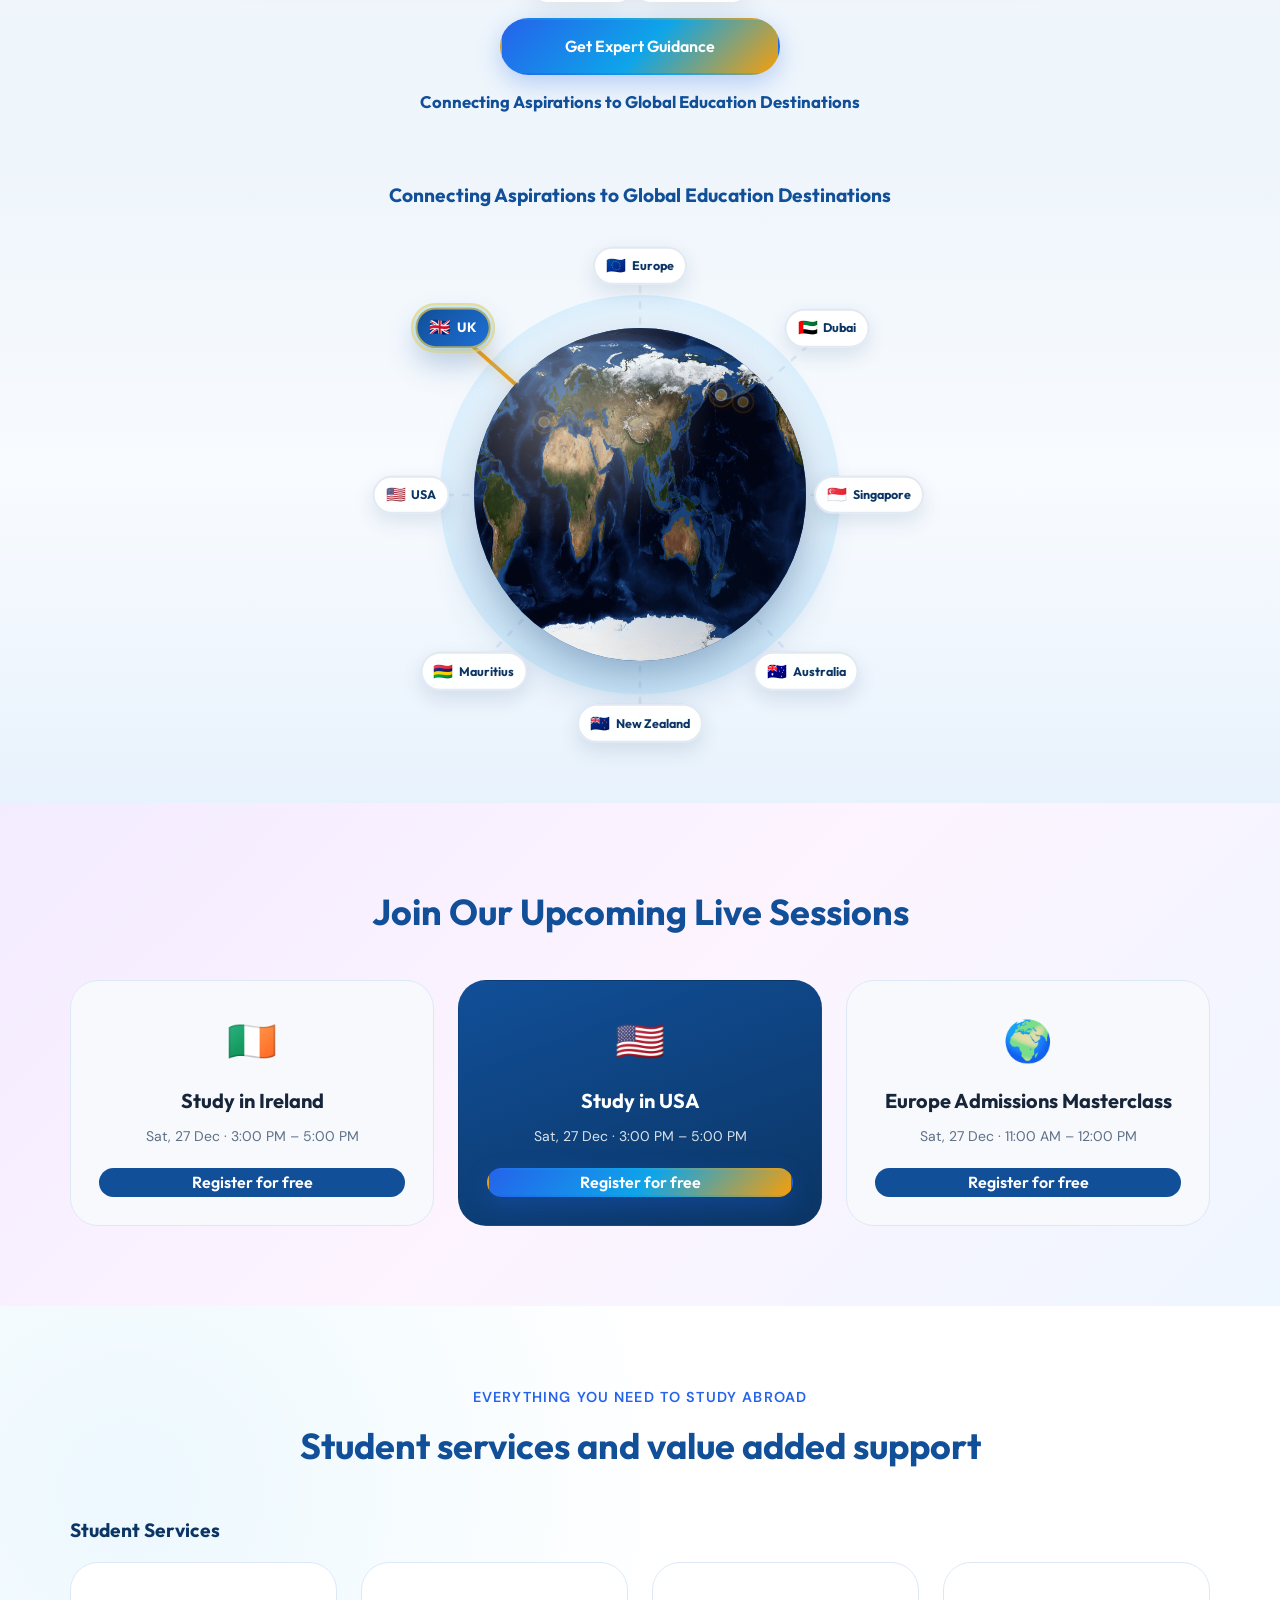
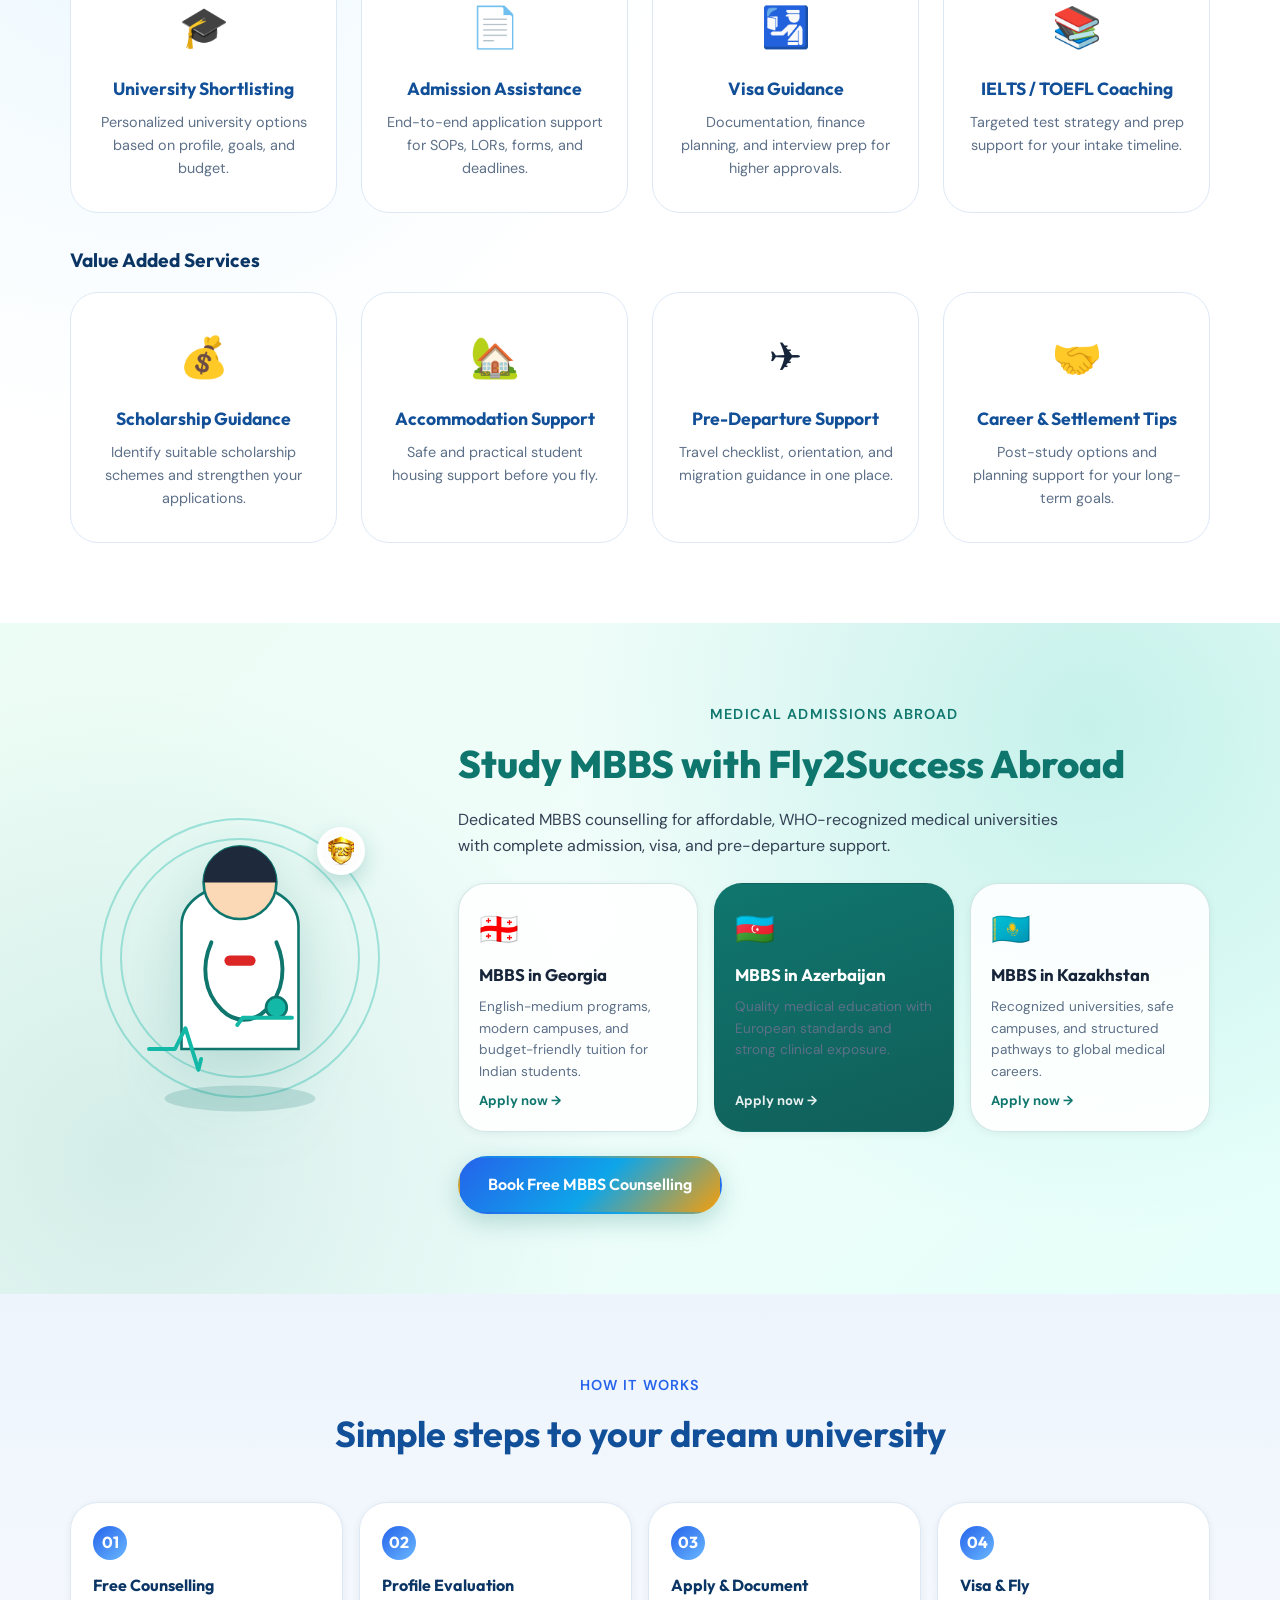
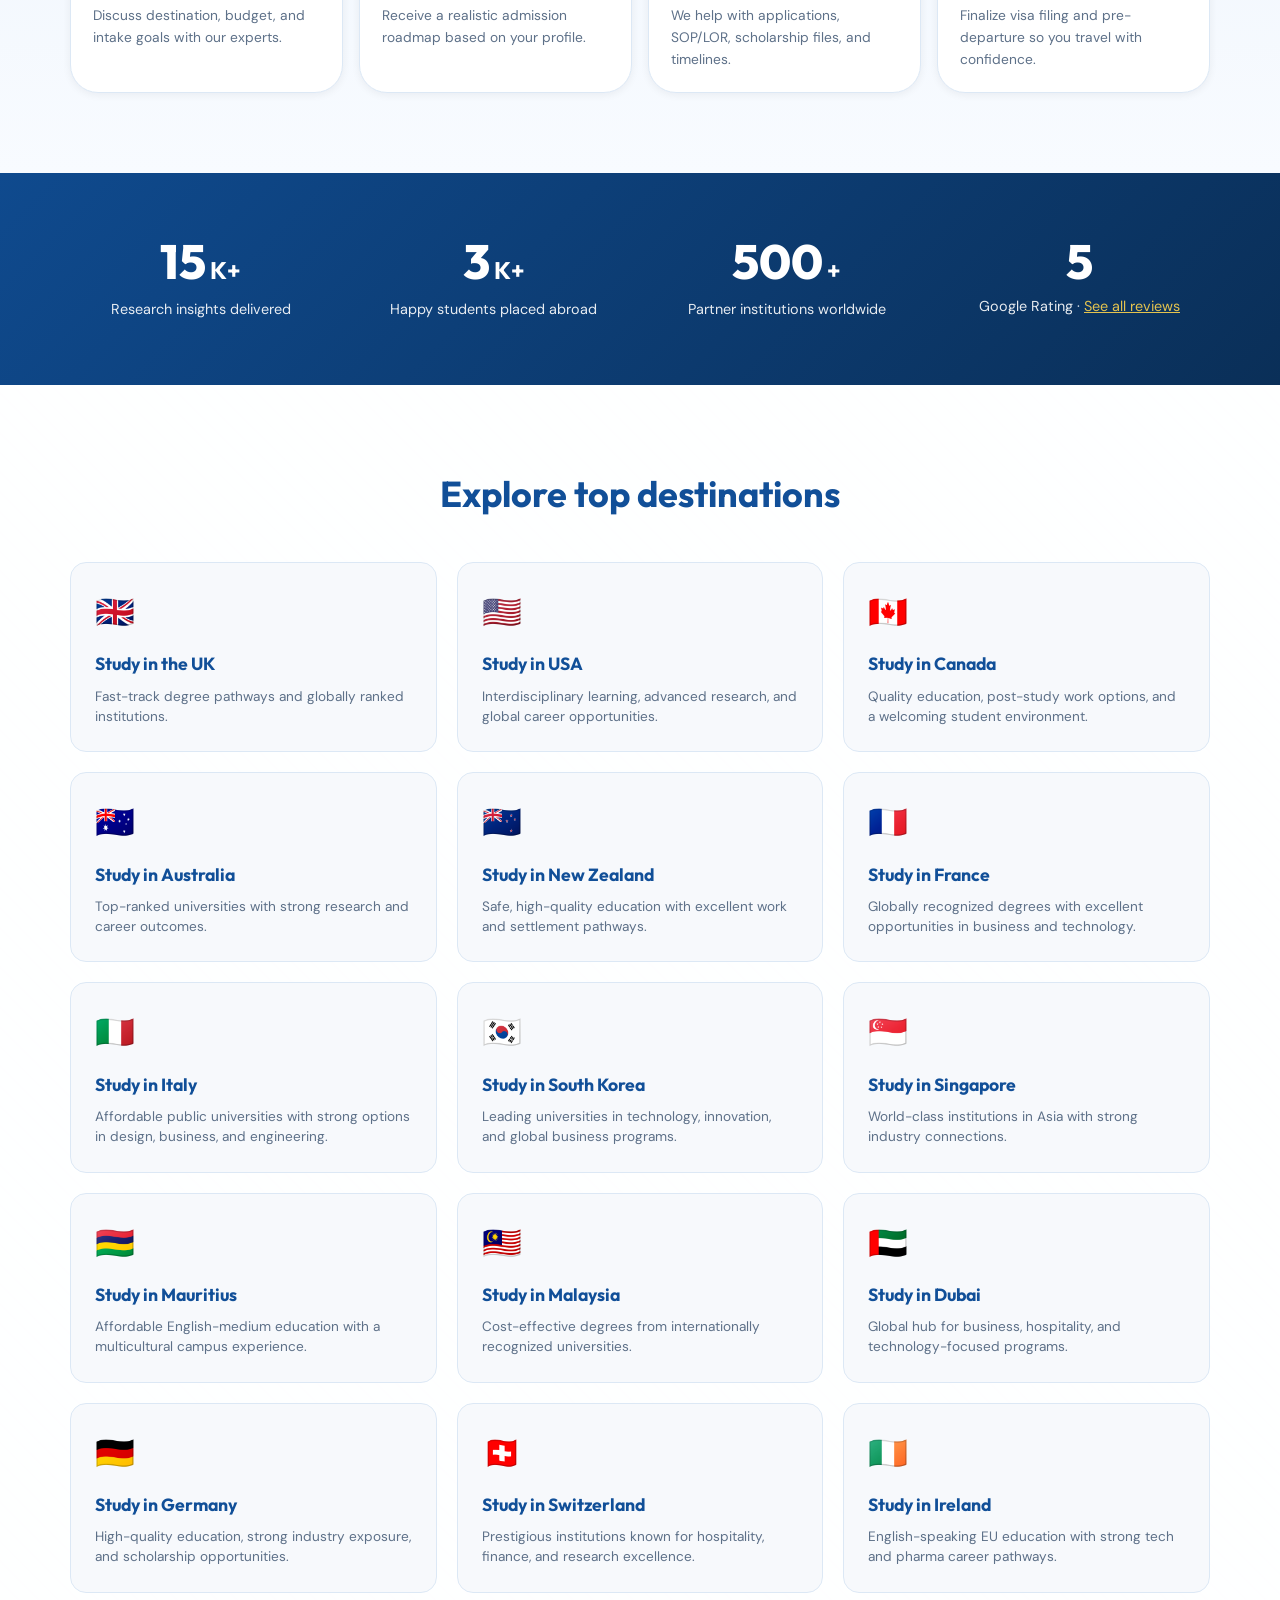
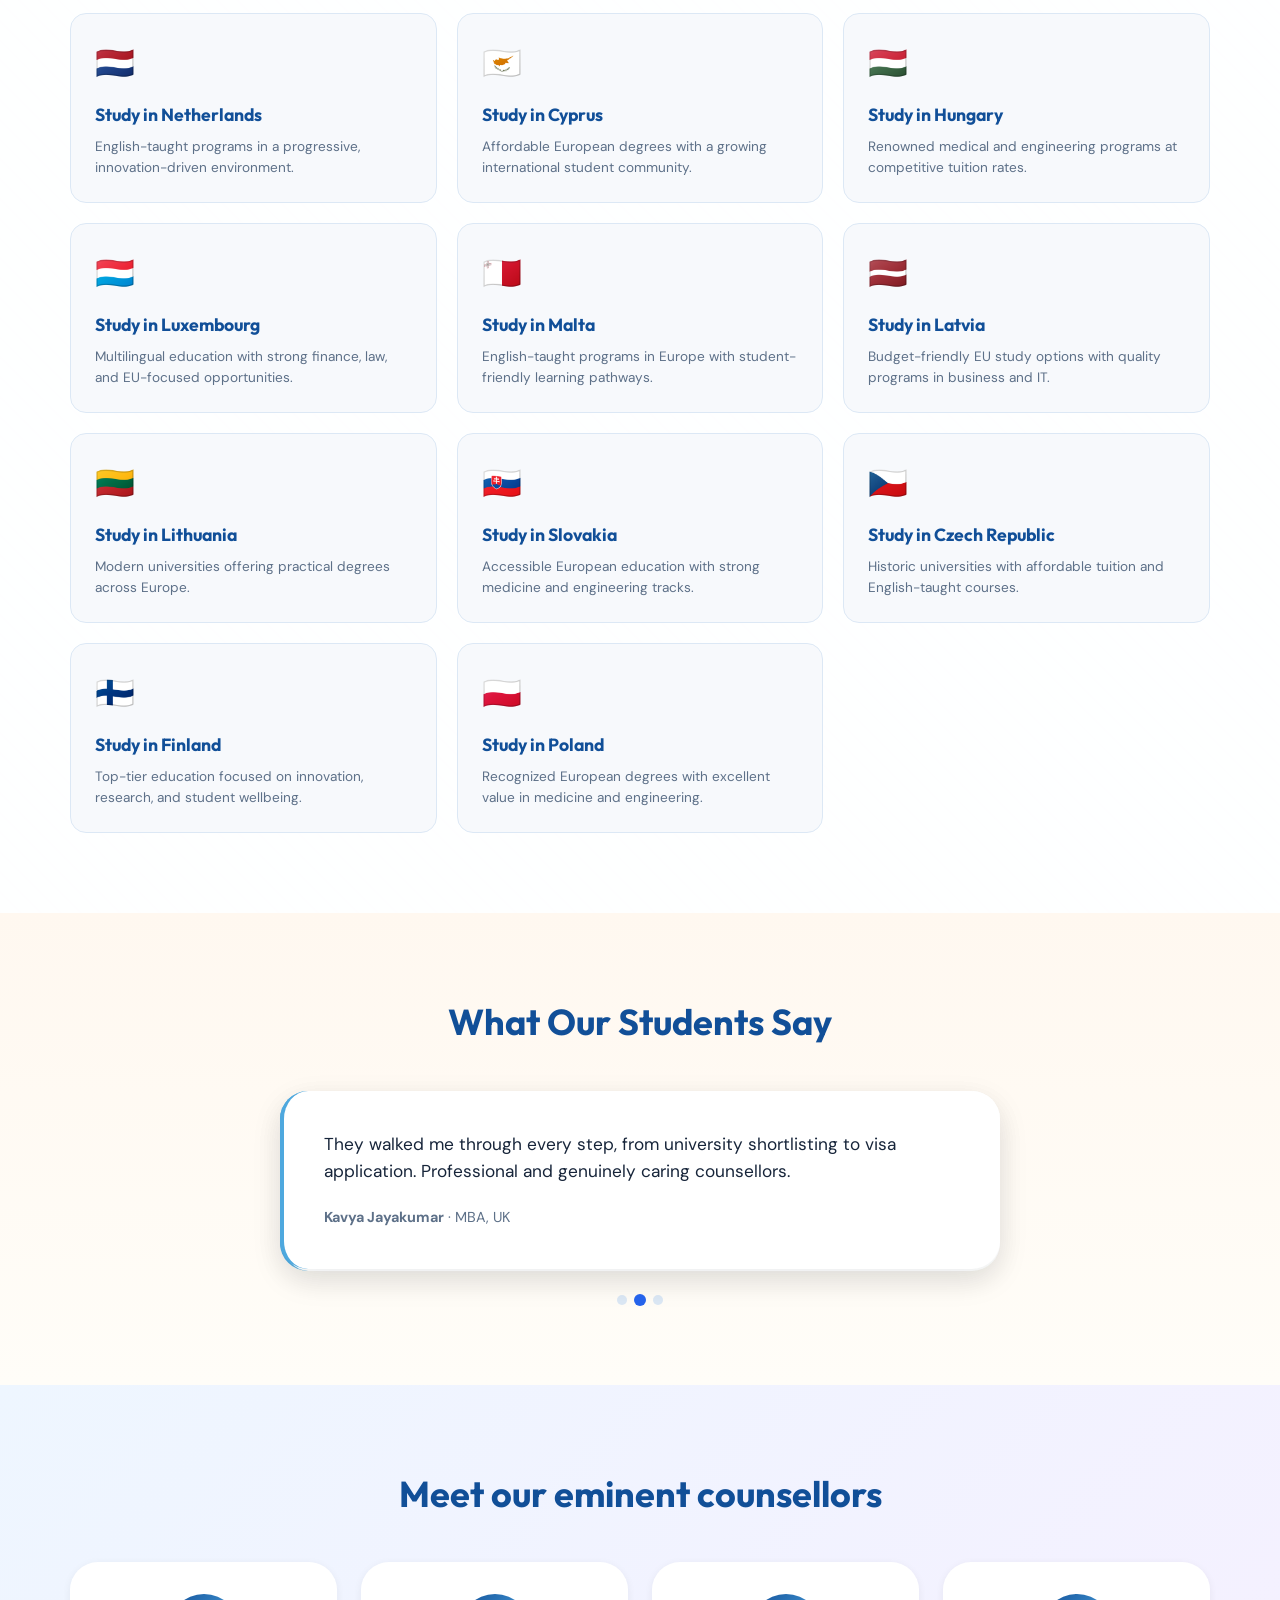
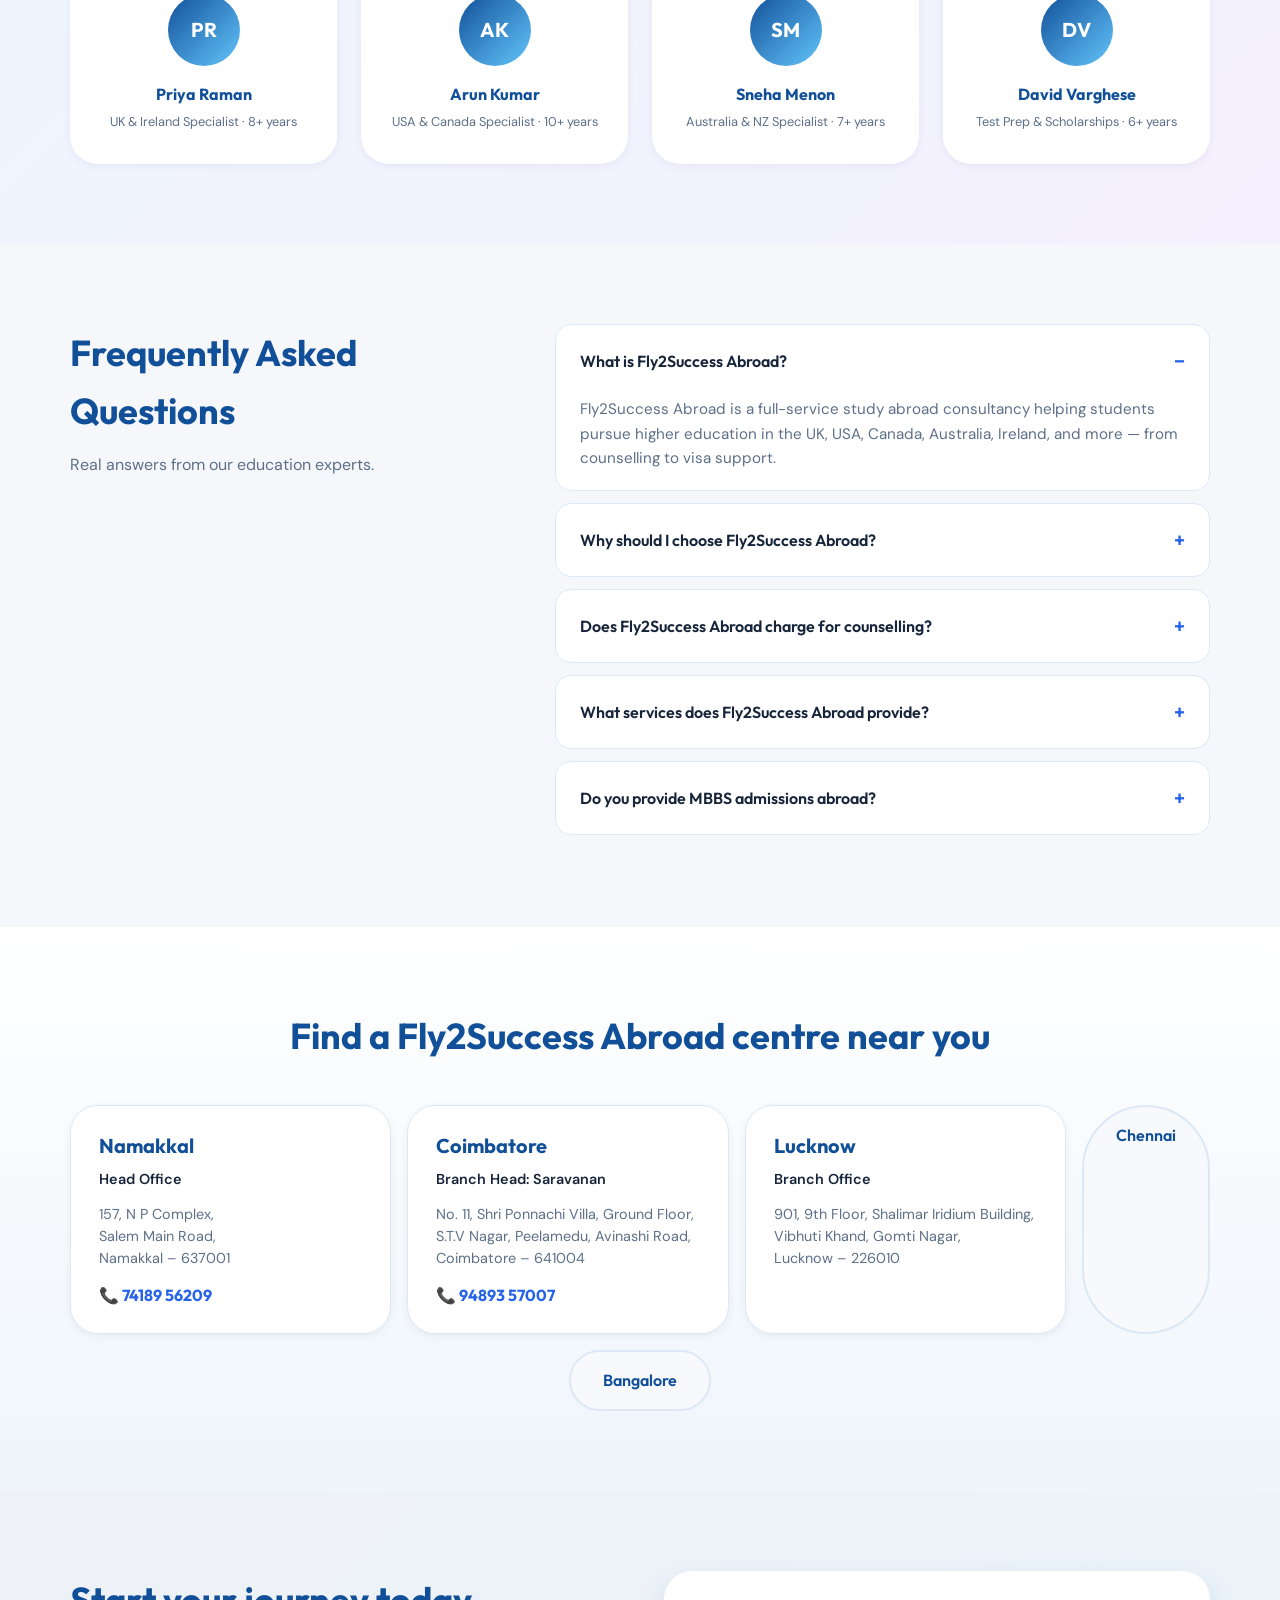
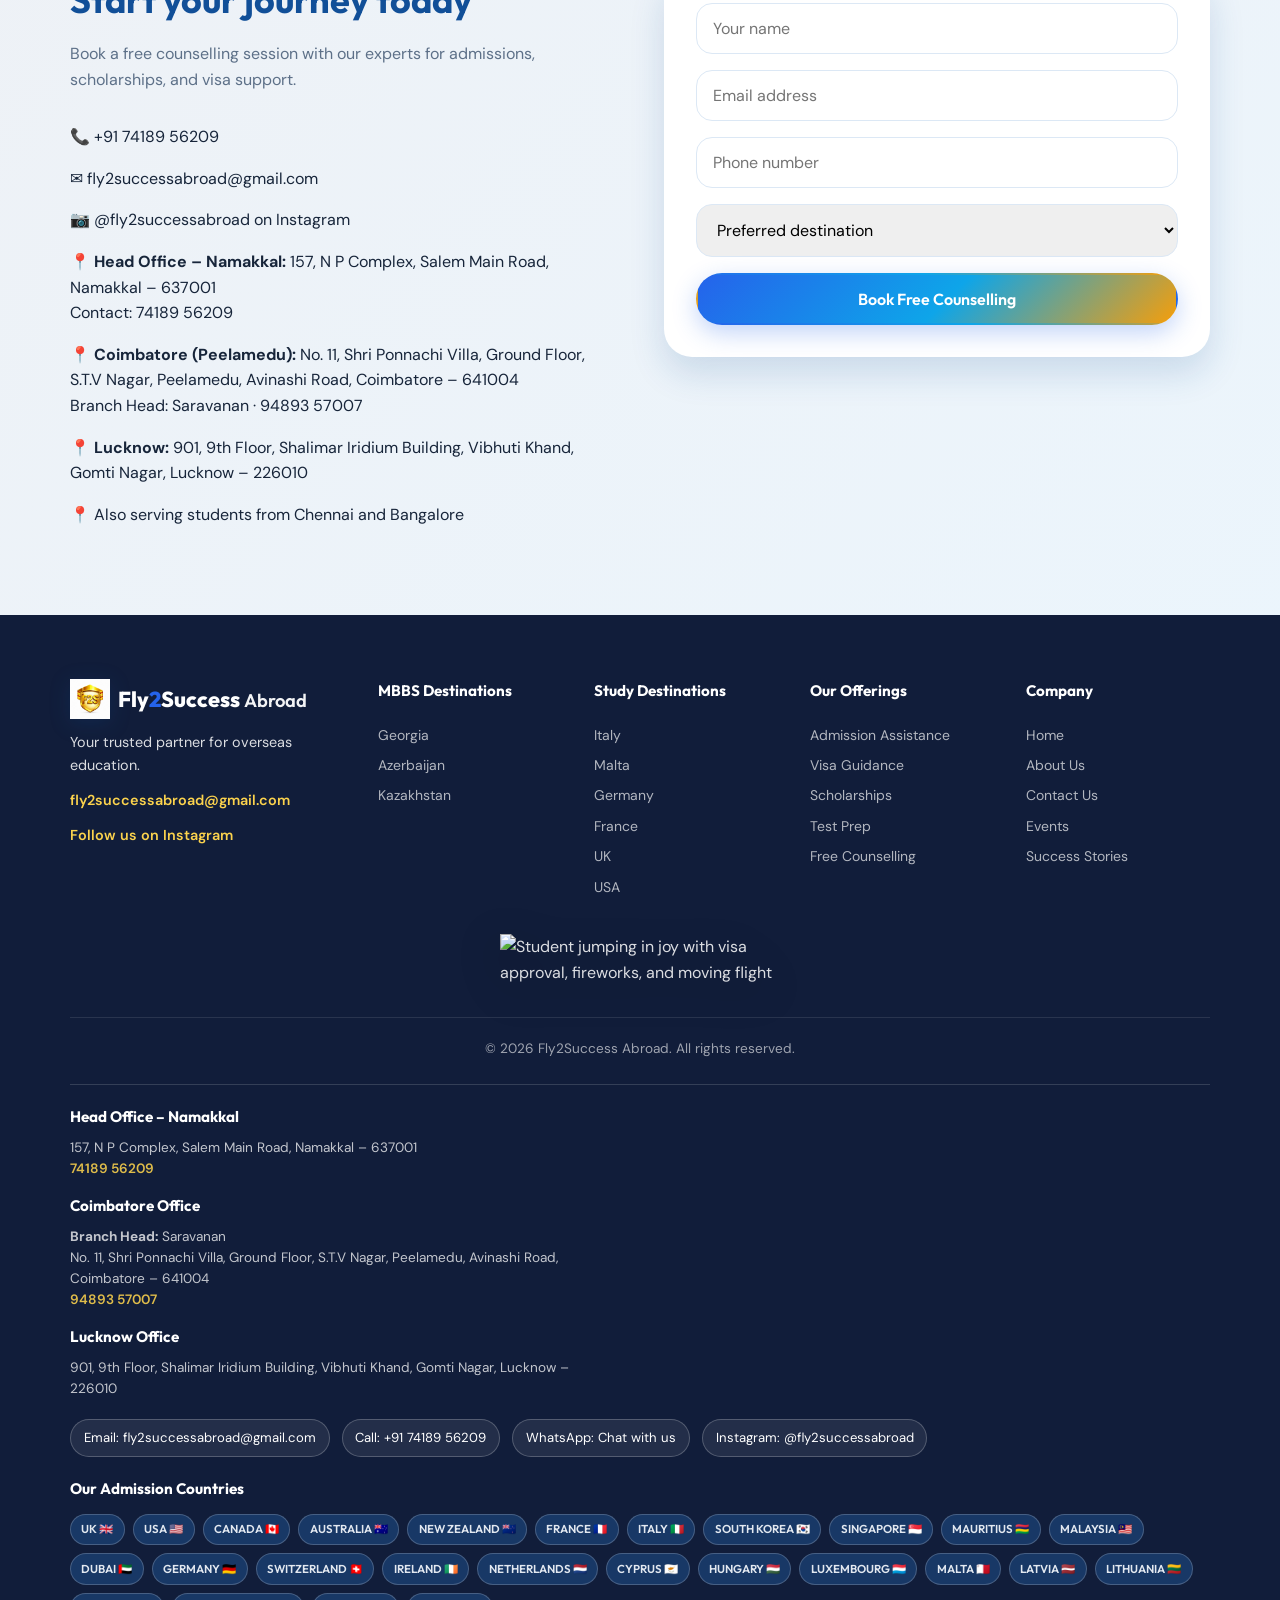
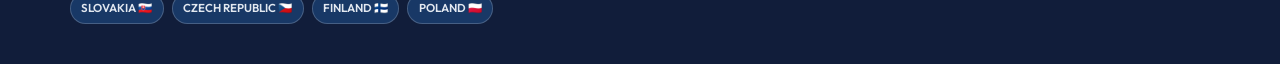
==== commit 1ffb80f3: "Add Namakkal head office and Lucknow office. Co-authored-by: Cursor <cursoragent@cursor.com>" ====
--- a/web_site/index.html
+++ b/web_site/index.html
@@ -42,9 +42,9 @@
     "areaServed": "IN",
     "address": {
       "@type": "PostalAddress",
-      "streetAddress": "No. 11, Shri Ponnachi Villa, Ground Floor, S.T.V Nagar, Peelamedu, Avinashi Road",
-      "addressLocality": "Coimbatore",
-      "postalCode": "641004",
+      "streetAddress": "157, N P Complex, Salem Main Road",
+      "addressLocality": "Namakkal",
+      "postalCode": "637001",
       "addressRegion": "Tamil Nadu",
       "addressCountry": "IN"
     }
@@ -580,6 +580,16 @@
         <h2 class="section-title">Find a Fly2Success Abroad centre near you</h2>
         <div class="centres__grid centres__grid--offices">
           <article class="centre-office">
+            <h3 class="centre-office__city">Namakkal</h3>
+            <p class="centre-office__head">Head Office</p>
+            <address class="centre-office__address">
+              157, N P Complex,<br />
+              Salem Main Road,<br />
+              Namakkal – 637001
+            </address>
+            <a href="tel:+917418956209" class="centre-office__phone">📞 74189 56209</a>
+          </article>
+          <article class="centre-office">
             <h3 class="centre-office__city">Coimbatore</h3>
             <p class="centre-office__head">Branch Head: Saravanan</p>
             <address class="centre-office__address">
@@ -589,7 +599,15 @@
             </address>
             <a href="tel:+919489357007" class="centre-office__phone">📞 94893 57007</a>
           </article>
-          <a href="#contact" class="centre-card">Namakkal</a>
+          <article class="centre-office">
+            <h3 class="centre-office__city">Lucknow</h3>
+            <p class="centre-office__head">Branch Office</p>
+            <address class="centre-office__address">
+              901, 9th Floor, Shalimar Iridium Building,<br />
+              Vibhuti Khand, Gomti Nagar,<br />
+              Lucknow – 226010
+            </address>
+          </article>
           <a href="#contact" class="centre-card">Chennai</a>
           <a href="#contact" class="centre-card">Bangalore</a>
         </div>
@@ -606,10 +624,17 @@
             <li><a href="mailto:fly2successabroad@gmail.com">✉️ fly2successabroad@gmail.com</a></li>
             <li><a href="https://www.instagram.com/fly2successabroad/" target="_blank" rel="noopener noreferrer">📷 @fly2successabroad on Instagram</a></li>
             <li>
+              📍 <strong>Head Office – Namakkal:</strong> 157, N P Complex, Salem Main Road, Namakkal – 637001<br />
+              Contact: <a href="tel:+917418956209">74189 56209</a>
+            </li>
+            <li>
               📍 <strong>Coimbatore (Peelamedu):</strong> No. 11, Shri Ponnachi Villa, Ground Floor, S.T.V Nagar, Peelamedu, Avinashi Road, Coimbatore – 641004<br />
               Branch Head: Saravanan · <a href="tel:+919489357007">94893 57007</a>
             </li>
-            <li>📍 Also serving students from Namakkal, Chennai, and Bangalore</li>
+            <li>
+              📍 <strong>Lucknow:</strong> 901, 9th Floor, Shalimar Iridium Building, Vibhuti Khand, Gomti Nagar, Lucknow – 226010
+            </li>
+            <li>📍 Also serving students from Chennai and Bangalore</li>
           </ul>
         </div>
         <form class="contact__form" id="contactForm">
@@ -695,11 +720,20 @@
     </div>
     <div class="container footer__contact-destinations">
       <div class="footer__offices">
+        <h4>Head Office – Namakkal</h4>
+        <p>
+          157, N P Complex, Salem Main Road, Namakkal – 637001<br />
+          <a href="tel:+917418956209">74189 56209</a>
+        </p>
         <h4>Coimbatore Office</h4>
         <p>
           <strong>Branch Head:</strong> Saravanan<br />
           No. 11, Shri Ponnachi Villa, Ground Floor, S.T.V Nagar, Peelamedu, Avinashi Road, Coimbatore – 641004<br />
           <a href="tel:+919489357007">94893 57007</a>
+        </p>
+        <h4>Lucknow Office</h4>
+        <p>
+          901, 9th Floor, Shalimar Iridium Building, Vibhuti Khand, Gomti Nagar, Lucknow – 226010
         </p>
       </div>
       <div class="footer__contact-links">
--- a/web_site/css/styles.css
+++ b/web_site/css/styles.css
@@ -1257,6 +1257,7 @@
   line-height: 1.55;
   opacity: 0.88;
   max-width: 520px;
+  margin-bottom: 0.9rem;
 }
 
 .footer__offices a {
